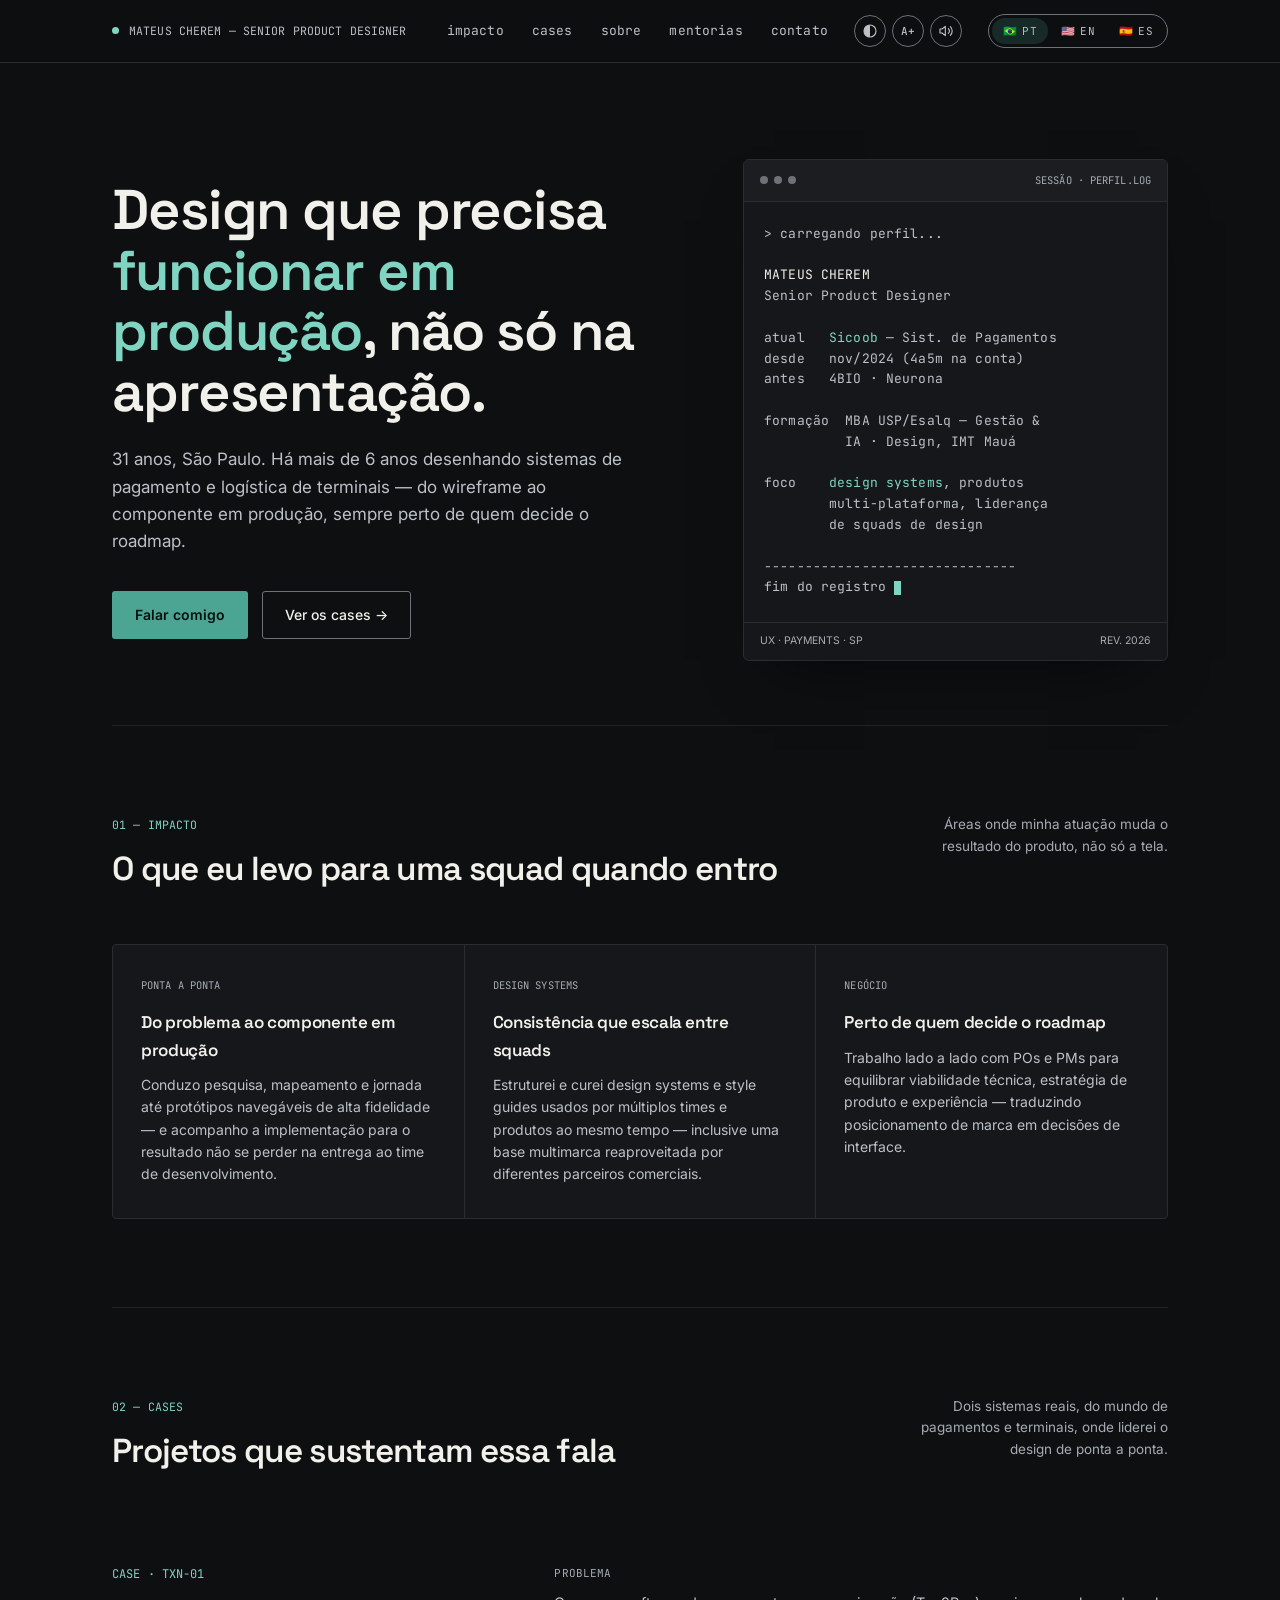
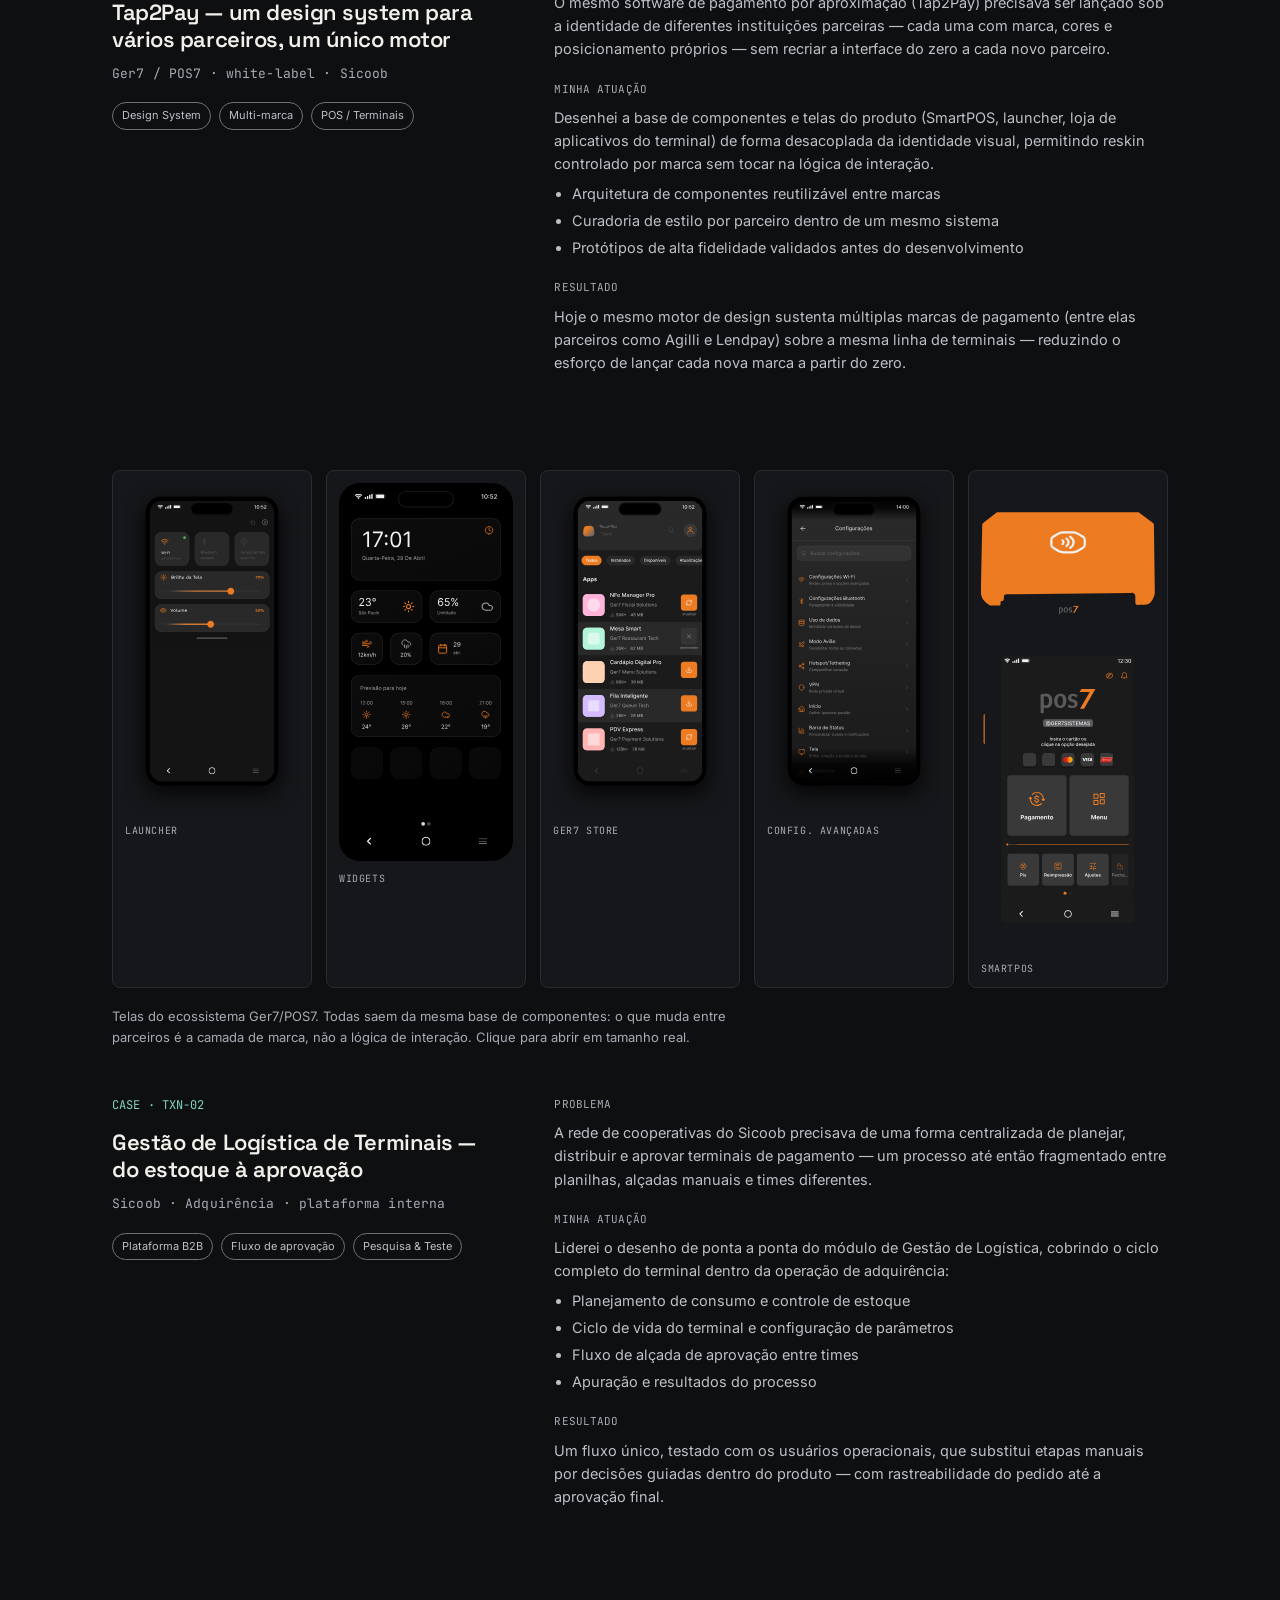
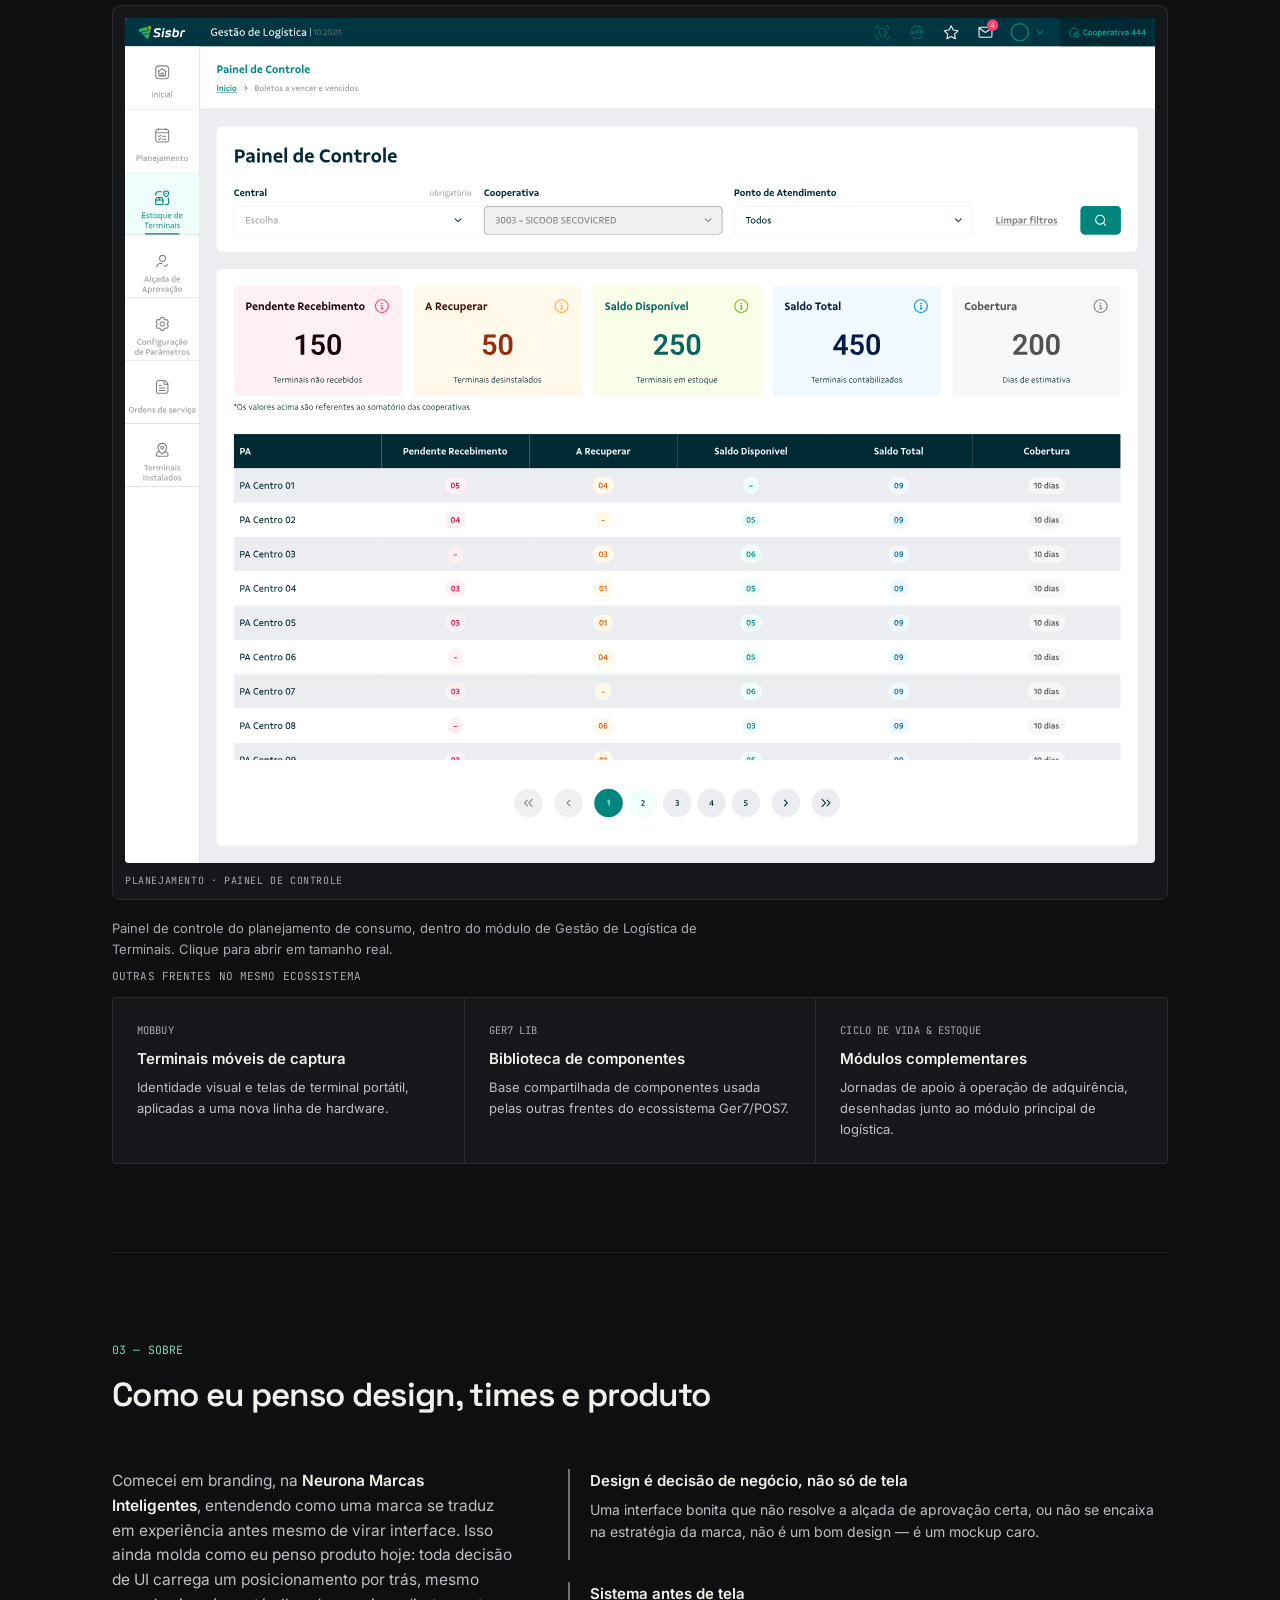
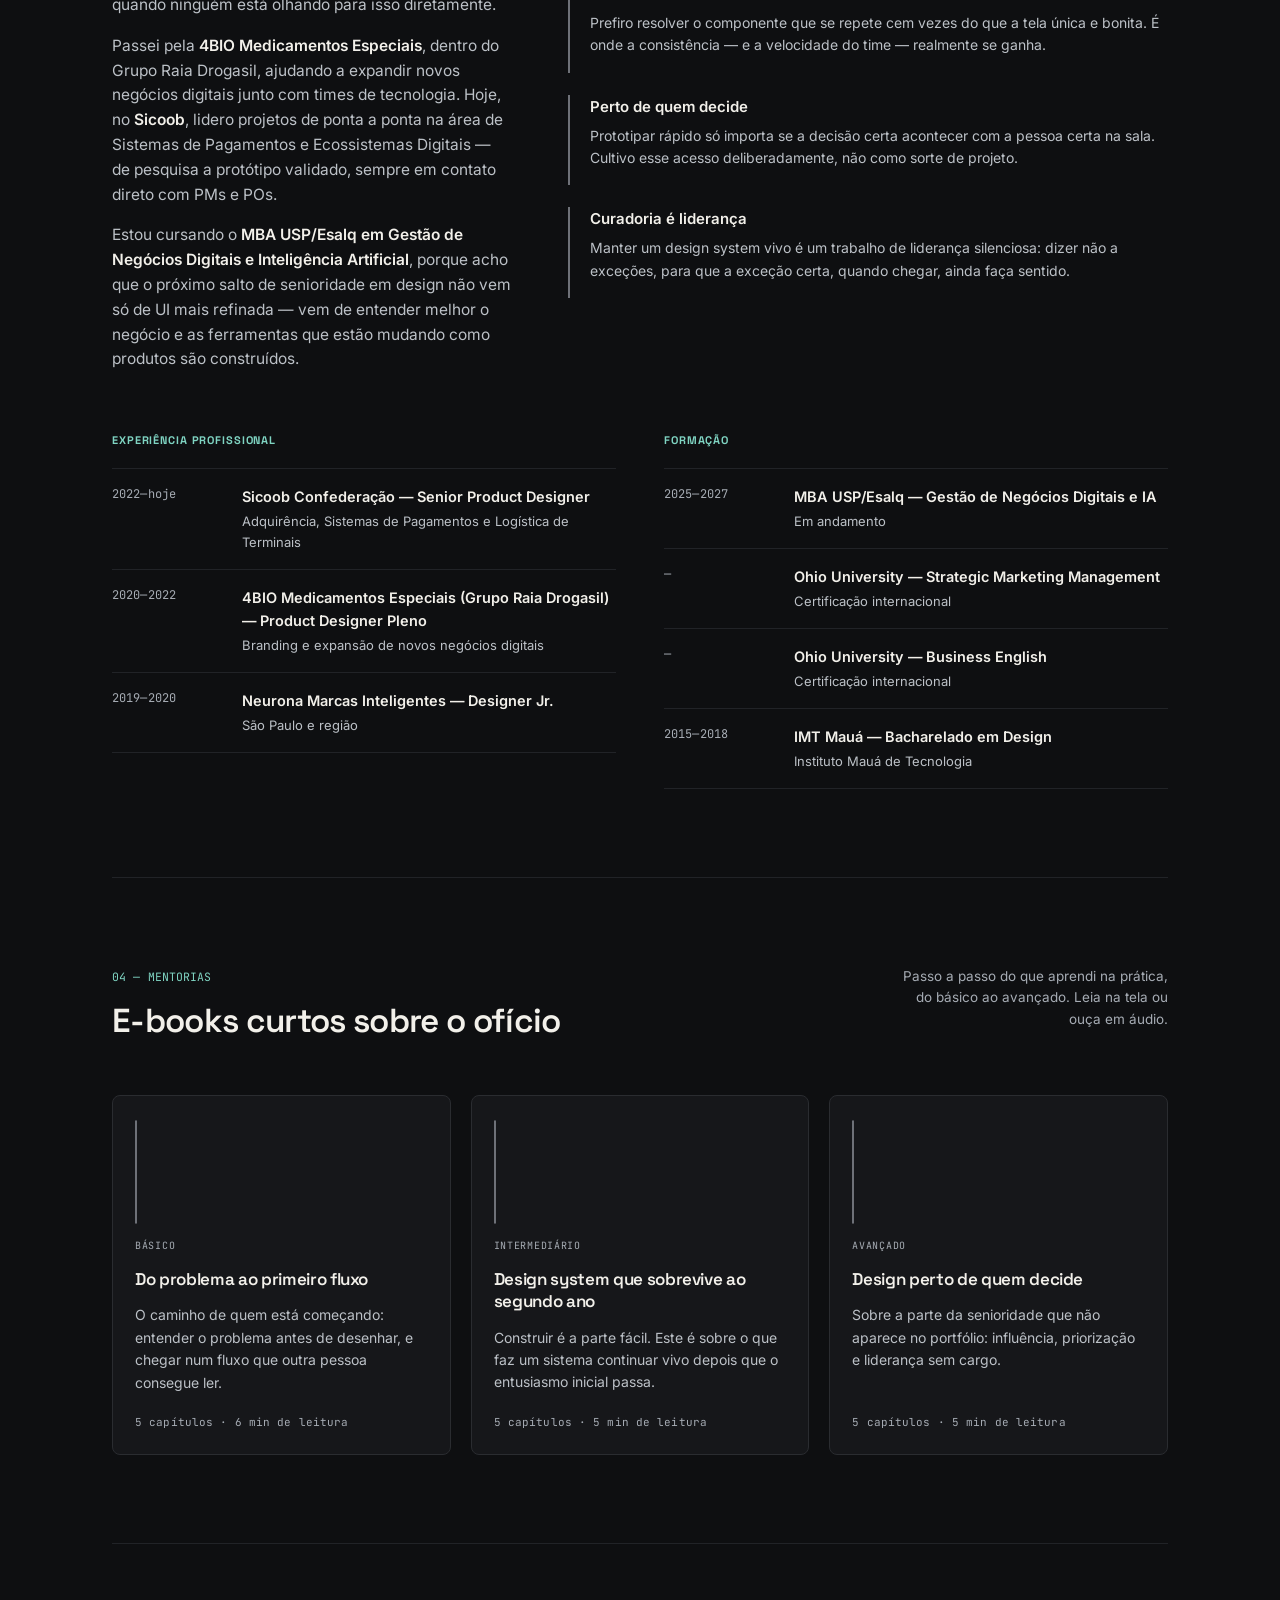
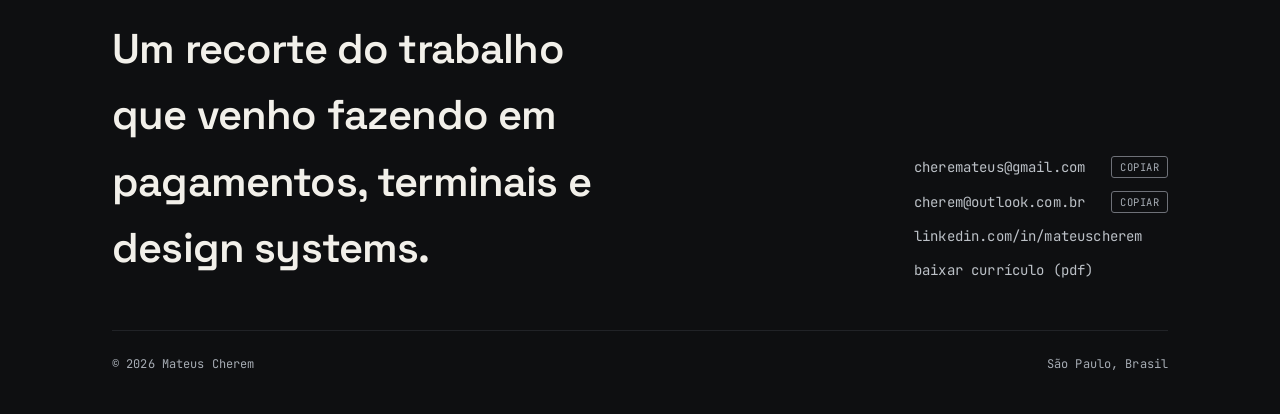
==== index.html @ f52c52ab "Add files via upload" ====
<!DOCTYPE html>
<html lang="pt-BR">
<head>
<meta charset="UTF-8" />
<meta name="viewport" content="width=device-width, initial-scale=1.0" />
<title>Mateus Cherem — Senior Product Designer</title>
<link rel="preconnect" href="https://fonts.googleapis.com">
<link rel="preconnect" href="https://fonts.gstatic.com" crossorigin>
<link href="https://fonts.googleapis.com/css2?family=Space+Grotesk:wght@400;500;600;700&family=Inter:wght@400;500;600&family=JetBrains+Mono:wght@400;500&display=swap" rel="stylesheet">
<style>
  /* ============================================================
     PALETTE — every value below was measured against its own
     surface. Ratios are noted so future edits keep the floor.
     Body copy targets WCAG AAA (7:1); micro-labels never drop
     below AAA on the darkest card they sit on; control borders
     meet 1.4.11 Non-text Contrast (3:1).
     ============================================================ */
  :root{
    --bg: #0E0F11;
    --bg-raised: #16171A;
    --bg-card: #1B1D20;

    --line: #2A2C30;         /* decorative rules only — never a control edge */
    --line-soft: #212327;
    --line-strong: #6E7178;  /* 3.9:1 on --bg — borders of real controls */

    --text: #F2F0EA;         /* 16.8:1 on --bg */
    --text-dim: #BCC1C7;     /* 10.4:1 on --bg · 9.2:1 on --bg-card */
    --text-faint: #A6ACB4;   /*  8.4:1 on --bg · 7.4:1 on --bg-card */

    --accent: #4CA492;       /*  6.4:1 on --bg — surfaces + large text */
    --accent-bright: #7FD4C2;/* 11.1:1 on --bg — links, small accent text */
    --accent-dim: rgba(76,164,146,0.18);
    --accent-ink: #07100F;   /*  6.5:1 on --accent — text sitting on accent */

    --statusbar-bg: rgba(14,15,17,0.90);
    --radius: 3px;
    --font-scale: 1;
  }

  /* ---------- HIGH CONTRAST MODE ---------- */
  :root.high-contrast{
    --bg:#000000;
    --bg-raised:#000000;
    --bg-card:#000000;
    --line:#FFFFFF;
    --line-soft:#FFFFFF;
    --line-strong:#FFFFFF;
    --text:#FFFFFF;
    --text-dim:#FFFFFF;
    --text-faint:#FFFFFF;
    --accent:#FFD400;
    --accent-bright:#FFEA00;
    --accent-dim:rgba(255,212,0,0.28);
    --accent-ink:#000000;
    --statusbar-bg:#000000;
  }
  .high-contrast .statusbar{ backdrop-filter:none; border-bottom-width:2px; }
  .high-contrast .btn-primary{ color:#000000; font-weight:700; }
  .high-contrast a{ text-decoration:underline; text-underline-offset:3px; }
  .high-contrast .status-nav a, .high-contrast .footer-links a{ text-decoration:none; }
  .high-contrast .status-nav a:hover, .high-contrast .footer-links a:hover{ text-decoration:underline; }
  .high-contrast .terminal, .high-contrast .h-card, .high-contrast .minor-card, .high-contrast .case-tags span{ border:1px solid #FFFFFF; }
  .high-contrast .status-dot{ background:#FFEA00; }
  .high-contrast .principle{ border-left-color:#FFFFFF; }
  .high-contrast ::selection{ background:#FFEA00; color:#000000; }
  .high-contrast .is-narrating{ outline:2px dashed #FFEA00; }

  /* Users who already asked their OS for more contrast get it on load. */
  @media (prefers-contrast: more){
    :root:not(.contrast-user-set){ --text-dim:#E4E6E9; --text-faint:#D2D6DA; --line-strong:#9AA0A6; }
  }

  *{ margin:0; padding:0; box-sizing:border-box; }
  html{ scroll-behavior:smooth; font-size:calc(100% * var(--font-scale)); }

  @media (prefers-reduced-motion: reduce){
    html{ scroll-behavior:auto; }
    *{ animation-duration:0.01ms !important; transition-duration:0.01ms !important; }
  }

  body{
    background:var(--bg);
    color:var(--text);
    font-family:'Inter', sans-serif;
    font-size:1rem;
    line-height:1.6;
    -webkit-font-smoothing:antialiased;
  }

  h1,h2,h3, .display{ font-family:'Space Grotesk', sans-serif; letter-spacing:-0.02em; }
  .mono{ font-family:'JetBrains Mono', monospace; letter-spacing:0.01em; }
  a{ color:inherit; text-decoration:none; }
  ::selection{ background:var(--accent); color:var(--accent-ink); }
  :focus-visible{ outline:3px solid var(--accent-bright); outline-offset:3px; border-radius:2px; }
  .high-contrast :focus-visible{ outline:3px solid #FFEA00; outline-offset:2px; }

  .wrap{ max-width:1120px; margin:0 auto; padding:0 32px; }
  @media (max-width:640px){ .wrap{ padding:0 20px; } }

  /* ---------- STATUS BAR ---------- */
  .statusbar{
    position:sticky; top:0; z-index:50;
    background:var(--statusbar-bg);
    backdrop-filter:blur(10px);
    border-bottom:1px solid var(--line);
  }
  .statusbar-inner{
    display:flex; align-items:center; justify-content:space-between;
    padding:14px 32px; max-width:1120px; margin:0 auto; gap:16px;
  }
  @media (max-width:640px){ .statusbar-inner{ padding:14px 20px; } }

  .status-left{ display:flex; align-items:center; gap:10px; min-width:0; }
  .status-dot{
    width:7px; height:7px; border-radius:50%;
    background:var(--accent-bright);
    animation:pulse 2.4s infinite; flex-shrink:0;
  }
  @keyframes pulse{
    0%{ box-shadow:0 0 0 0 rgba(111,199,180,0.45); }
    70%{ box-shadow:0 0 0 7px rgba(111,199,180,0); }
    100%{ box-shadow:0 0 0 0 rgba(111,199,180,0); }
  }
  .status-text{ font-size:0.7188rem; color:var(--text-dim); text-transform:uppercase; white-space:nowrap; overflow:hidden; text-overflow:ellipsis; }
  @media (max-width:560px){ .status-text{ font-size:0.625rem; max-width:150px; } }
  @media (max-width:400px){ .status-text{ display:none; } }

  .status-right{ display:flex; align-items:center; gap:26px; }
  .status-nav{ display:flex; gap:28px; }
  .status-nav a{ font-size:0.8125rem; color:var(--text-dim); transition:color .2s ease; }
  .status-nav a:hover{ color:var(--text); }
  @media (max-width:800px){ .status-nav{ display:none; } }

  .lang-switch{
    display:flex; align-items:center; gap:2px;
    border:1px solid var(--line-strong); border-radius:20px;
    padding:3px;
  }
  .lang-btn{
    font-family:'JetBrains Mono', monospace;
    font-size:0.6875rem; letter-spacing:0.03em;
    padding:6px 11px; border-radius:16px;
    color:var(--text-dim);
    background:transparent; border:none; cursor:pointer;
    transition:background .2s ease, color .2s ease;
    display:flex; align-items:center; gap:5px;
  }
  .lang-btn:hover{ color:var(--text); }
  .lang-btn.active{ background:var(--accent-dim); color:var(--accent-bright); }

  .skip-link{
    position:absolute; left:12px; top:-60px;
    background:var(--accent-bright); color:var(--accent-ink);
    padding:12px 18px; border-radius:4px;
    font-size:0.8125rem; font-weight:600;
    z-index:200; transition:top .2s ease;
  }
  .skip-link:focus{ top:12px; }

  .a11y-toolbar{ display:flex; align-items:center; gap:6px; }
  .a11y-btn{
    display:flex; align-items:center; justify-content:center;
    width:32px; height:32px;
    border:1px solid var(--line-strong); border-radius:50%;
    background:transparent; color:var(--text-dim);
    cursor:pointer; font-size:0.8125rem; line-height:1;
    transition:background .2s ease, color .2s ease, border-color .2s ease;
    flex-shrink:0;
  }
  .a11y-btn:hover{ color:var(--text); border-color:var(--text-dim); }
  .a11y-btn[aria-pressed="true"]{ background:var(--accent-dim); color:var(--accent-bright); border-color:var(--accent); }
  .a11y-btn.speaking{ animation:speak-pulse 1.2s ease-in-out infinite; }
  @keyframes speak-pulse{
    0%, 100%{ box-shadow:0 0 0 0 var(--accent-dim); }
    50%{ box-shadow:0 0 0 5px var(--accent-dim); }
  }
  .a11y-btn svg{ width:16px; height:16px; fill:none; stroke:currentColor; stroke-width:1.7; stroke-linecap:round; stroke-linejoin:round; }
  .a11y-btn .glyph{ font-family:'JetBrains Mono', monospace; font-size:0.6875rem; font-weight:500; }

  /* Narration controls appear only while speech is active */
  .narrate-group{ display:flex; align-items:center; gap:6px; }
  .a11y-btn[hidden]{ display:none; }

  /* Section currently being read aloud */
  .is-narrating{
    outline:2px solid var(--accent-bright);
    outline-offset:8px;
    border-radius:4px;
    scroll-margin-top:96px;
  }

  /* ---------- MOBILE NAV (replaces the nav that used to just vanish) ---------- */
  .menu-btn{ display:none; }
  @media (max-width:800px){
    .menu-btn{
      display:flex; align-items:center; justify-content:center;
      width:32px; height:32px; border:1px solid var(--line-strong); border-radius:50%;
      background:transparent; color:var(--text-dim); cursor:pointer; flex-shrink:0;
    }
    .menu-btn[aria-expanded="true"]{ background:var(--accent-dim); color:var(--accent-bright); border-color:var(--accent); }
    .menu-btn svg{ width:16px; height:16px; fill:none; stroke:currentColor; stroke-width:1.8; stroke-linecap:round; }
  }
  .mobile-nav{
    display:none;
    border-top:1px solid var(--line);
    background:var(--bg-raised);
  }
  .mobile-nav.open{ display:block; }
  @media (min-width:801px){ .mobile-nav.open{ display:none; } }
  .mobile-nav ul{ list-style:none; max-width:1120px; margin:0 auto; padding:8px 20px 16px; }
  .mobile-nav a{
    display:block; padding:12px 4px; font-size:0.9375rem; color:var(--text-dim);
    border-bottom:1px solid var(--line-soft);
  }
  .mobile-nav a:hover, .mobile-nav a:focus-visible{ color:var(--accent-bright); }

  /* ---------- FOOTER CONTACT ROWS ---------- */
  .contact-row{ display:flex; align-items:center; gap:10px; }
  .copy-btn{
    border:1px solid var(--line-strong); background:transparent; color:var(--text-faint);
    border-radius:3px; font-size:0.6562rem; padding:3px 8px; cursor:pointer;
    font-family:'JetBrains Mono', monospace; text-transform:uppercase; letter-spacing:0.04em;
    transition:color .2s ease, border-color .2s ease;
    flex-shrink:0;
  }
  .copy-btn:hover{ color:var(--text); border-color:var(--text-dim); }
  .copy-btn.done{ color:var(--accent-bright); border-color:var(--accent); }

  /* ---------- SCREEN-READER UTILITIES ---------- */
  .sr-only{
    position:absolute; width:1px; height:1px; padding:0; margin:-1px;
    overflow:hidden; clip:rect(0 0 0 0); white-space:nowrap; border:0;
  }

  /* Without JS the reveal animation would leave the page blank — opt in instead. */
  html.js .reveal{ opacity:0; transform:translateY(18px); }

  /* ---------- HERO ---------- */
  .hero{ padding:96px 0 64px; display:grid; grid-template-columns:1.15fr 0.85fr; gap:56px; align-items:center; }
  @media (max-width:900px){ .hero{ grid-template-columns:1fr; padding:56px 0 48px; } }


  .hero h1{ font-size:clamp(2.1rem, 4.6vw, 3.5rem); font-weight:600; line-height:1.08; color:var(--text); max-width:640px; }
  .hero h1 .accent{ color:var(--accent-bright); }
  .hero p.lede{ margin-top:24px; font-size:1.0625rem; color:var(--text-dim); max-width:520px; }
  .hero-cta{ margin-top:36px; display:flex; gap:14px; flex-wrap:wrap; }

  .btn{ display:inline-flex; align-items:center; gap:8px; padding:12px 22px; font-size:0.875rem; font-weight:500; border-radius:var(--radius); transition:transform .18s ease, background .18s ease, border-color .18s ease; border:1px solid transparent; }
  .btn-primary{ background:var(--accent); color:var(--accent-ink); font-weight:600; }
  .btn-primary:hover{ background:var(--accent-bright); transform:translateY(-1px); }
  .btn-ghost{ border-color:var(--line-strong); color:var(--text); }
  .btn-ghost:hover{ border-color:var(--text-dim); transform:translateY(-1px); }

  .terminal{ background:var(--bg-raised); border:1px solid var(--line); border-radius:6px; overflow:hidden; box-shadow:0 30px 60px -30px rgba(0,0,0,0.6); }
  .terminal-head{ display:flex; align-items:center; justify-content:space-between; padding:12px 16px; border-bottom:1px solid var(--line); background:var(--bg-card); }
  .terminal-head .dots{ display:flex; gap:6px; }
  .terminal-head .dots span{ width:8px; height:8px; border-radius:50%; background:var(--line-strong); }
  .terminal-head .label{ font-size:0.6562rem; color:var(--text-faint); text-transform:uppercase; }
  .terminal-body{ padding:22px 20px 24px; font-size:0.8125rem; color:var(--text-dim); min-height:220px; }
  .terminal-body .line{ display:block; white-space:pre; }
  html.js .terminal-body .line{ opacity:0; }
  .terminal-body .hl{ color:var(--accent-bright); }
  .terminal-body .strong{ color:var(--text); }
  .cursor{ display:inline-block; width:7px; height:14px; background:var(--accent-bright); vertical-align:middle; animation:blink 1s step-end infinite; }
  @keyframes blink{ 50%{ opacity:0; } }
  .terminal-foot{ border-top:1px solid var(--line); padding:10px 16px; display:flex; justify-content:space-between; font-size:0.6562rem; color:var(--text-faint); text-transform:uppercase; }

  /* ---------- SECTION SHARED ---------- */
  section{ padding:88px 0; border-top:1px solid var(--line-soft); }
  section:first-of-type{ border-top:none; }
  .section-head{ display:flex; align-items:baseline; justify-content:space-between; gap:24px; margin-bottom:48px; flex-wrap:wrap; }
  .section-tag{ font-size:0.7188rem; color:var(--accent-bright); text-transform:uppercase; }
  .section-head h2{ font-size:clamp(1.5rem, 2.6vw, 2.1rem); font-weight:600; margin-top:8px; }
  .section-note{ font-size:0.8438rem; color:var(--text-faint); max-width:280px; text-align:right; }
  @media (max-width:640px){ .section-note{ text-align:left; } }

  .reveal{ transition:opacity .7s ease, transform .7s ease; }
  .reveal.in{ opacity:1 !important; transform:translateY(0) !important; }

  /* ---------- HIGHLIGHTS ---------- */
  .highlights{ display:grid; grid-template-columns:repeat(3, 1fr); gap:1px; background:var(--line); border:1px solid var(--line); border-radius:4px; overflow:hidden; }
  @media (max-width:800px){ .highlights{ grid-template-columns:1fr; } }
  .h-card{ background:var(--bg-raised); padding:32px 28px; }
  .h-card .tag{ font-size:0.6562rem; color:var(--text-faint); text-transform:uppercase; margin-bottom:16px; }
  .h-card h3{ font-size:1.0625rem; font-weight:600; margin-bottom:10px; }
  .h-card p{ font-size:0.875rem; color:var(--text-dim); }

  /* ---------- CASES ---------- */
  .case{ display:grid; grid-template-columns:0.9fr 1.4fr; gap:48px; padding:40px 0; }
  .case + .case{ border-top:1px solid var(--line-soft); }
  @media (max-width:860px){ .case{ grid-template-columns:1fr; gap:24px; } }
  .case-meta{ position:relative; }
  .case-id{ font-size:0.75rem; color:var(--accent-bright); margin-bottom:14px; display:block; }
  .case-meta h3{ font-size:1.375rem; font-weight:600; margin-bottom:10px; line-height:1.25; }
  .case-meta .sub{ font-size:0.8125rem; color:var(--text-faint); margin-bottom:18px; }
  .case-tags{ display:flex; flex-wrap:wrap; gap:8px; }
  .case-tags span{ font-size:0.6875rem; color:var(--text-dim); border:1px solid var(--line-strong); padding:4px 9px; border-radius:20px; }
  .case-block{ margin-bottom:20px; }
  .case-block .label{ font-size:0.6875rem; color:var(--text-faint); text-transform:uppercase; margin-bottom:8px; display:block; }
  .case-block p{ font-size:0.9062rem; color:var(--text-dim); }
  .case-block ul{ margin-top:6px; padding-left:18px; }
  .case-block li{ font-size:0.9062rem; color:var(--text-dim); margin-bottom:4px; }

  .minor-grid{ display:grid; grid-template-columns:repeat(3,1fr); gap:1px; background:var(--line); border:1px solid var(--line); border-radius:4px; overflow:hidden; margin-top:8px; }
  @media (max-width:800px){ .minor-grid{ grid-template-columns:1fr; } }
  .minor-card{ background:var(--bg-raised); padding:24px; }
  .minor-card .k{ font-size:0.6562rem; color:var(--text-faint); text-transform:uppercase; margin-bottom:8px; }
  .minor-card h4{ font-size:0.9375rem; font-weight:600; margin-bottom:6px; }
  .minor-card p{ font-size:0.8125rem; color:var(--text-dim); }
  .minor-label{ font-size:0.6875rem; color:var(--text-faint); text-transform:uppercase; display:block; margin-bottom:12px; }

  /* ---------- ABOUT / PHILOSOPHY ---------- */
  .about-grid{ display:grid; grid-template-columns:0.8fr 1.2fr; gap:56px; }
  @media (max-width:860px){ .about-grid{ grid-template-columns:1fr; gap:32px; } }
  .about-grid p{ font-size:0.9688rem; color:var(--text-dim); margin-bottom:16px; }
  .about-grid p strong{ color:var(--text); font-weight:600; }
  .principles{ display:flex; flex-direction:column; gap:22px; }
  .principle{ padding-left:20px; border-left:2px solid var(--line-strong); transition:border-color .25s ease; }
  .principle:hover{ border-color:var(--accent); }
  .principle h4{ font-size:0.9375rem; font-weight:600; margin-bottom:6px; }
  .principle p{ font-size:0.875rem; color:var(--text-dim); }

  .timeline{ margin-top:40px; }
  .track .timeline{ margin-top:0; }
  .tl-row{ display:grid; grid-template-columns:110px 1fr; gap:20px; padding:16px 0; border-top:1px solid var(--line-soft); }
  .tl-row:last-child{ border-bottom:1px solid var(--line-soft); }
  .tl-when{ font-size:0.75rem; color:var(--text-faint); }
  .tl-what h4{ font-size:0.9062rem; font-weight:600; }
  .tl-what p{ font-size:0.8125rem; color:var(--text-dim); margin-top:3px; }



  /* ---------- PROJECT SCREENS ---------- */
  .shots{ margin:36px 0 8px; }
  .shots-grid{ display:grid; grid-template-columns:repeat(5, 1fr); gap:14px; }
  @media (max-width:980px){ .shots-grid{ grid-template-columns:repeat(3, 1fr); } }
  @media (max-width:560px){ .shots-grid{ grid-template-columns:repeat(2, 1fr); } }
  .shots-grid.single{ grid-template-columns:1fr; }

  .shot{
    display:block; background:var(--bg-raised);
    border:1px solid var(--line); border-radius:8px;
    padding:12px 12px 10px;
    transition:border-color .2s ease, transform .2s ease;
  }
  .shot:hover, .shot:focus-visible{ border-color:var(--accent); transform:translateY(-2px); }
  .shot img{ width:100%; height:auto; display:block; border-radius:4px; }
  .shot-name{
    display:block; margin-top:10px;
    font-size:0.625rem; color:var(--text-faint);
    text-transform:uppercase; letter-spacing:0.06em;
  }
  .shots figcaption{ font-size:0.8125rem; color:var(--text-faint); margin-top:18px; max-width:640px; }
  .high-contrast .shot{ border:1px solid #FFFFFF; }

  /* ---------- ABOUT: SPLIT TRACKS ---------- */
  .tracks{ display:grid; grid-template-columns:1fr 1fr; gap:48px; margin-top:44px; }
  @media (max-width:860px){ .tracks{ grid-template-columns:1fr; gap:36px; } }
  .track h3{
    font-size:0.6875rem; color:var(--accent-bright);
    text-transform:uppercase; letter-spacing:0.08em; margin-bottom:18px;
  }

  /* ---------- MENTORIAS ---------- */
  .books{ display:grid; grid-template-columns:repeat(3, 1fr); gap:20px; }
  @media (max-width:900px){ .books{ grid-template-columns:1fr; } }

  .book-card{
    display:flex; flex-direction:column; gap:14px; text-align:left;
    background:var(--bg-raised); border:1px solid var(--line);
    border-radius:8px; padding:24px 22px 22px;
    color:inherit; font:inherit; cursor:pointer;
    transition:border-color .2s ease, transform .2s ease;
  }
  .book-card:hover, .book-card:focus-visible{ border-color:var(--accent); transform:translateY(-2px); }
  .high-contrast .book-card{ border:1px solid #FFFFFF; }

  .book-cover{
    height:104px; border-radius:5px; position:relative; overflow:hidden;
    border:1px solid var(--line-strong);
    background:
      repeating-linear-gradient(90deg, var(--accent-dim) 0 2px, transparent 2px 9px),
      var(--bg-card);
  }
  .book-cover span{
    position:absolute; left:16px; bottom:12px;
    font-family:'JetBrains Mono', monospace; font-size:0.625rem;
    color:var(--accent-bright); letter-spacing:0.08em; text-transform:uppercase;
  }
  .book-cover::after{
    content:""; position:absolute; left:0; top:0; bottom:0; width:5px;
    background:var(--accent);
  }
  .book-level{ font-size:0.625rem; text-transform:uppercase; letter-spacing:0.07em; color:var(--text-faint); }
  .book-card h3{ font-size:1.0625rem; font-weight:600; line-height:1.3; }
  .book-card p{ font-size:0.875rem; color:var(--text-dim); }
  .book-meta{ font-size:0.6875rem; color:var(--text-faint); margin-top:auto; padding-top:6px; }

  /* ---------- READER ---------- */
  .reader-overlay{
    position:fixed; inset:0; z-index:100;
    background:rgba(6,7,8,0.86);
    display:none; align-items:center; justify-content:center;
    padding:24px;
  }
  .reader-overlay.open{ display:flex; }
  @media (max-width:640px){ .reader-overlay{ padding:0; } }

  .reader{
    background:var(--bg); border:1px solid var(--line-strong);
    border-radius:8px; width:min(1000px, 100%); max-height:100%;
    display:grid; grid-template-rows:auto 1fr auto; overflow:hidden;
  }
  @media (max-width:640px){ .reader{ border-radius:0; height:100%; } }

  .reader-head{
    display:flex; align-items:flex-start; justify-content:space-between; gap:16px;
    padding:20px 24px; border-bottom:1px solid var(--line);
  }
  .reader-head .lvl{ font-size:0.625rem; text-transform:uppercase; letter-spacing:0.07em; color:var(--accent-bright); }
  .reader-head h2{ font-size:1.125rem; font-weight:600; margin-top:4px; }
  .reader-close{
    width:34px; height:34px; flex-shrink:0;
    border:1px solid var(--line-strong); border-radius:50%;
    background:transparent; color:var(--text-dim); cursor:pointer;
    display:flex; align-items:center; justify-content:center;
  }
  .reader-close:hover{ color:var(--text); border-color:var(--text-dim); }
  .reader-close svg{ width:15px; height:15px; stroke:currentColor; stroke-width:1.8; fill:none; stroke-linecap:round; }

  .reader-body{ display:grid; grid-template-columns:230px 1fr; min-height:0; }
  @media (max-width:760px){ .reader-body{ grid-template-columns:1fr; } }

  .reader-toc{ border-right:1px solid var(--line); padding:18px 14px; overflow-y:auto; }
  @media (max-width:760px){
    .reader-toc{ border-right:none; border-bottom:1px solid var(--line); max-height:132px; }
  }
  .reader-toc ol{ list-style:none; counter-reset:ch; }
  .reader-toc button{
    counter-increment:ch;
    display:flex; gap:10px; width:100%; text-align:left;
    background:transparent; border:none; cursor:pointer;
    color:var(--text-dim); font:inherit; font-size:0.8125rem;
    padding:9px 10px; border-radius:4px; line-height:1.35;
  }
  .reader-toc button::before{
    content:counter(ch, decimal-leading-zero);
    font-family:'JetBrains Mono', monospace; font-size:0.625rem;
    color:var(--text-faint); padding-top:3px;
  }
  .reader-toc button:hover{ color:var(--text); background:var(--bg-raised); }
  .reader-toc button[aria-current="true"]{ background:var(--accent-dim); color:var(--accent-bright); }
  .reader-toc button[aria-current="true"]::before{ color:var(--accent-bright); }

  .reader-content{ padding:32px 40px 40px; overflow-y:auto; }
  @media (max-width:640px){ .reader-content{ padding:24px 20px 32px; } }
  .reader-content h3{ font-size:1.375rem; font-weight:600; margin-bottom:20px; line-height:1.25; }
  .reader-content p{ font-size:1rem; color:var(--text-dim); margin-bottom:18px; max-width:62ch; }
  .reader-content p.reading{
    color:var(--text);
    box-shadow:-14px 0 0 -11px var(--accent-bright);
    padding-left:14px; margin-left:-14px;
    scroll-margin:80px;
  }
  .reader-note{
    font-size:0.8125rem; color:var(--text-faint);
    border-left:2px solid var(--line-strong); padding-left:14px; margin-bottom:24px;
  }

  .reader-foot{
    display:flex; align-items:center; justify-content:space-between; gap:14px;
    padding:14px 24px; border-top:1px solid var(--line); flex-wrap:wrap;
  }
  .reader-progress{ font-size:0.6875rem; color:var(--text-faint); font-family:'JetBrains Mono', monospace; }
  .reader-actions{ display:flex; align-items:center; gap:8px; }
  .reader-btn{
    display:inline-flex; align-items:center; gap:7px;
    border:1px solid var(--line-strong); background:transparent;
    color:var(--text-dim); border-radius:3px; cursor:pointer;
    font:inherit; font-size:0.8125rem; padding:7px 13px;
    transition:color .2s ease, border-color .2s ease;
  }
  .reader-btn:hover:not(:disabled){ color:var(--text); border-color:var(--text-dim); }
  .reader-btn:disabled{ opacity:0.4; cursor:not-allowed; }
  .reader-btn svg{ width:14px; height:14px; fill:none; stroke:currentColor; stroke-width:1.7; stroke-linecap:round; stroke-linejoin:round; }
  .reader-btn.audio[aria-pressed="true"]{ color:var(--accent-bright); border-color:var(--accent); background:var(--accent-dim); }
  .high-contrast .reader{ border:2px solid #FFFFFF; }

  /* ---------- FOOTER ---------- */
  footer{ padding:72px 0 40px; border-top:1px solid var(--line-soft); }
  .footer-top{ display:flex; justify-content:space-between; align-items:flex-end; flex-wrap:wrap; gap:32px; margin-bottom:48px; }
  .footer-top h2{ font-size:clamp(1.7rem, 4vw, 2.6rem); font-weight:600; max-width:520px; }
  .footer-links{ display:flex; flex-direction:column; gap:12px; }
  .footer-links a{ font-size:0.875rem; color:var(--text-dim); display:flex; align-items:center; gap:8px; transition:color .2s ease; }
  .footer-links a:hover{ color:var(--accent-bright); }
  .footer-links a::after{ content:"→"; opacity:0; transform:translateX(-4px); transition:opacity .2s ease, transform .2s ease; }
  .footer-links a:hover::after{ opacity:1; transform:translateX(0); }
  .footer-bottom{ display:flex; justify-content:space-between; align-items:center; padding-top:24px; border-top:1px solid var(--line-soft); font-size:0.75rem; color:var(--text-faint); flex-wrap:wrap; gap:12px; }
</style>
<script>document.documentElement.classList.add('js');</script>
</head>
<body>

<a href="#main-content" class="skip-link mono" data-i18n="a11ySkipLink">Pular para o conteúdo principal</a>

<!-- Live region: every state change (contraste, narração, idioma) is announced here -->
<div id="a11y-status" class="sr-only" role="status" aria-live="polite" aria-atomic="true"></div>

<header class="statusbar">
  <div class="statusbar-inner">
    <div class="status-left">
      <span class="status-dot" aria-hidden="true"></span>
      <span class="status-text mono" data-i18n="wordmark">Mateus Cherem — Senior Product Designer</span>
    </div>
    <div class="status-right">
      <nav class="status-nav mono" id="main-nav" aria-label="Navegação principal">
        <a href="#highlights" data-i18n="navImpact">impacto</a>
        <a href="#cases" data-i18n="navCases">cases</a>
        <a href="#about" data-i18n="navAbout">sobre</a>
        <a href="#mentorias" data-i18n="navMentorias">mentorias</a>
        <a href="#contact" data-i18n="navContact">contato</a>
      </nav>

      <div class="a11y-toolbar" role="group" id="a11y-toolbar" aria-label="Ferramentas de acessibilidade">
        <button type="button" id="contrast-btn" class="a11y-btn" aria-pressed="false" aria-label="Ativar alto contraste" title="Alto contraste">
          <svg viewBox="0 0 24 24" aria-hidden="true" focusable="false"><circle cx="12" cy="12" r="9"/><path d="M12 3a9 9 0 0 0 0 18z" fill="currentColor" stroke="none"/></svg>
        </button>
        <button type="button" id="textsize-btn" class="a11y-btn" aria-pressed="false" aria-label="Aumentar o tamanho do texto" title="Tamanho do texto">
          <span class="glyph" aria-hidden="true">A+</span>
        </button>
        <div class="narrate-group">
          <button type="button" id="narrate-btn" class="a11y-btn" aria-pressed="false" aria-label="Ouvir o conteúdo da página" title="Ouvir página">
            <svg viewBox="0 0 24 24" aria-hidden="true" focusable="false"><path d="M11 5 6 9H3v6h3l5 4z"/><path d="M15.5 8.5a5 5 0 0 1 0 7"/><path d="M18.5 5.5a9 9 0 0 1 0 13"/></svg>
          </button>
          <button type="button" id="narrate-stop-btn" class="a11y-btn" hidden aria-label="Parar narração" title="Parar narração">
            <svg viewBox="0 0 24 24" aria-hidden="true" focusable="false"><rect x="6" y="6" width="12" height="12" rx="1.5"/></svg>
          </button>
        </div>
      </div>

      <div class="lang-switch" role="group" aria-label="Seletor de idioma">
        <button type="button" class="lang-btn" data-lang="pt" aria-pressed="true" aria-label="Mudar para Português"><span aria-hidden="true">🇧🇷</span> PT</button>
        <button type="button" class="lang-btn" data-lang="en" aria-pressed="false" aria-label="Switch to English"><span aria-hidden="true">🇺🇸</span> EN</button>
        <button type="button" class="lang-btn" data-lang="es" aria-pressed="false" aria-label="Cambiar a Español"><span aria-hidden="true">🇪🇸</span> ES</button>
      </div>

      <button type="button" class="menu-btn" id="menu-btn" aria-expanded="false" aria-controls="mobile-nav" aria-label="Abrir menu de navegação">
        <svg viewBox="0 0 24 24" aria-hidden="true" focusable="false"><path d="M4 7h16M4 12h16M4 17h16"/></svg>
      </button>
    </div>
  </div>

  <nav class="mobile-nav" id="mobile-nav" aria-label="Navegação principal (mobile)">
    <ul>
      <li><a href="#highlights" data-i18n="navImpact">impacto</a></li>
      <li><a href="#cases" data-i18n="navCases">cases</a></li>
      <li><a href="#about" data-i18n="navAbout">sobre</a></li>
      <li><a href="#mentorias" data-i18n="navMentorias">mentorias</a></li>
      <li><a href="#contact" data-i18n="navContact">contato</a></li>
    </ul>
  </nav>
</header>

<main class="wrap" id="main-content" tabindex="-1">

  <!-- HERO -->
  <section class="hero" style="border-top:none;" aria-label="Introdução">
    <div>
      <h1 data-i18n="heroH1">Design que precisa <span class="accent">funcionar em produção</span>, não só na apresentação.</h1>
      <p class="lede" data-i18n="heroLede">31 anos, São Paulo. Há mais de 6 anos desenhando sistemas de pagamento e logística de terminais — do wireframe ao componente em produção, sempre perto de quem decide o roadmap.</p>
      <div class="hero-cta">
        <a href="#contact" class="btn btn-primary" data-i18n="ctaPrimary">Falar comigo</a>
        <a href="#cases" class="btn btn-ghost" data-i18n="ctaSecondary">Ver os cases →</a>
      </div>
    </div>

    <div class="terminal">
      <div class="terminal-head">
        <div class="dots"><span></span><span></span><span></span></div>
        <div class="label mono" data-i18n="terminalLabel">sessão · perfil.log</div>
      </div>
      <div class="terminal-body mono" id="receipt">
        <span class="line" data-i18n="tLine0">&gt; carregando perfil...</span>
        <span class="line">&nbsp;</span>
        <span class="line"><span class="strong">MATEUS CHEREM</span></span>
        <span class="line">Senior Product Designer</span>
        <span class="line">&nbsp;</span>
        <span class="line" data-i18n="tLine5">atual   <span class="hl">Sicoob</span> — Sist. de Pagamentos</span>
        <span class="line" data-i18n="tLine6">desde   nov/2024 (4a5m na conta)</span>
        <span class="line">antes   4BIO · Neurona</span>
        <span class="line">&nbsp;</span>
        <span class="line" data-i18n="tLine9">formação  MBA USP/Esalq — Gestão &amp;</span>
        <span class="line" data-i18n="tLine10">          IA · Design, IMT Mauá</span>
        <span class="line">&nbsp;</span>
        <span class="line" data-i18n="tLine12">foco    <span class="hl">design systems</span>, produtos</span>
        <span class="line" data-i18n="tLine13">        multi-plataforma, liderança</span>
        <span class="line" data-i18n="tLine14">        de squads de design</span>
        <span class="line">&nbsp;</span>
        <span class="line">-------------------------------</span>
        <span class="line" data-i18n="tLine17">fim do registro <span class="cursor"></span></span>
      </div>
      <div class="terminal-foot">
        <span>ux · payments · sp</span>
        <span>rev. 2026</span>
      </div>
    </div>
  </section>

  <!-- HIGHLIGHTS -->
  <section id="highlights" aria-labelledby="highlights-heading">
    <div class="section-head reveal">
      <div>
        <div class="section-tag mono">01 — <span data-i18n="sectionTagImpact">impacto</span></div>
        <h2 id="highlights-heading" data-i18n="highlightsHeading">O que eu levo para uma squad quando entro</h2>
      </div>
      <p class="section-note" data-i18n="highlightsNote">Áreas onde minha atuação muda o resultado do produto, não só a tela.</p>
    </div>

    <div class="highlights reveal">
      <div class="h-card">
        <div class="tag mono" data-i18n="h1Tag">ponta a ponta</div>
        <h3 data-i18n="h1Title">Do problema ao componente em produção</h3>
        <p data-i18n="h1Text">Conduzo pesquisa, mapeamento e jornada até protótipos navegáveis de alta fidelidade — e acompanho a implementação para o resultado não se perder na entrega ao time de desenvolvimento.</p>
      </div>
      <div class="h-card">
        <div class="tag mono" data-i18n="h2Tag">design systems</div>
        <h3 data-i18n="h2Title">Consistência que escala entre squads</h3>
        <p data-i18n="h2Text">Estruturei e curei design systems e style guides usados por múltiplos times e produtos ao mesmo tempo — inclusive uma base multimarca reaproveitada por diferentes parceiros comerciais.</p>
      </div>
      <div class="h-card">
        <div class="tag mono" data-i18n="h3Tag">negócio</div>
        <h3 data-i18n="h3Title">Perto de quem decide o roadmap</h3>
        <p data-i18n="h3Text">Trabalho lado a lado com POs e PMs para equilibrar viabilidade técnica, estratégia de produto e experiência — traduzindo posicionamento de marca em decisões de interface.</p>
      </div>
    </div>
  </section>

  <!-- CASES -->
  <section id="cases" aria-labelledby="cases-heading">
    <div class="section-head reveal">
      <div>
        <div class="section-tag mono">02 — <span data-i18n="sectionTagCases">cases</span></div>
        <h2 id="cases-heading" data-i18n="casesHeading">Projetos que sustentam essa fala</h2>
      </div>
      <p class="section-note" data-i18n="casesNote">Dois sistemas reais, do mundo de pagamentos e terminais, onde liderei o design de ponta a ponta.</p>
    </div>

    <div class="case reveal">
      <div class="case-meta">
        <span class="case-id mono" data-i18n="case1Id">CASE · TXN-01</span>
        <h3 data-i18n="case1Title">Tap2Pay — um design system para vários parceiros, um único motor</h3>
        <div class="sub mono" data-i18n="case1Sub">Ger7 / POS7 · white-label · Sicoob</div>
        <div class="case-tags">
          <span data-i18n="case1Tag1">Design System</span>
          <span data-i18n="case1Tag2">Multi-marca</span>
          <span data-i18n="case1Tag3">POS / Terminais</span>
        </div>
      </div>
      <div>
        <div class="case-block">
          <span class="label mono" data-i18n="labelProblem">Problema</span>
          <p data-i18n="case1ProblemText">O mesmo software de pagamento por aproximação (Tap2Pay) precisava ser lançado sob a identidade de diferentes instituições parceiras — cada uma com marca, cores e posicionamento próprios — sem recriar a interface do zero a cada novo parceiro.</p>
        </div>
        <div class="case-block">
          <span class="label mono" data-i18n="labelAction">Minha atuação</span>
          <p data-i18n="case1ActionText">Desenhei a base de componentes e telas do produto (SmartPOS, launcher, loja de aplicativos do terminal) de forma desacoplada da identidade visual, permitindo reskin controlado por marca sem tocar na lógica de interação.</p>
          <ul>
            <li data-i18n="case1Li1">Arquitetura de componentes reutilizável entre marcas</li>
            <li data-i18n="case1Li2">Curadoria de estilo por parceiro dentro de um mesmo sistema</li>
            <li data-i18n="case1Li3">Protótipos de alta fidelidade validados antes do desenvolvimento</li>
          </ul>
        </div>
        <div class="case-block">
          <span class="label mono" data-i18n="labelResult">Resultado</span>
          <p data-i18n="case1ResultText">Hoje o mesmo motor de design sustenta múltiplas marcas de pagamento (entre elas parceiros como Agilli e Lendpay) sobre a mesma linha de terminais — reduzindo o esforço de lançar cada nova marca a partir do zero.</p>
        </div>
      </div>
    </div>

    <figure class="shots reveal">
      <div class="shots-grid">
        <a class="shot" href="assets/launcher.svg" target="_blank" rel="noopener">
          <img src="assets/launcher.svg" alt="" data-i18n-alt="shot1Alt" loading="lazy" width="513" height="972">
          <span class="shot-name mono" data-i18n="shot1Name">Launcher</span>
        </a>
        <a class="shot" href="assets/widgets.svg" target="_blank" rel="noopener">
          <img src="assets/widgets.svg" alt="" data-i18n-alt="shot2Alt" loading="lazy" width="393" height="852">
          <span class="shot-name mono" data-i18n="shot2Name">Widgets</span>
        </a>
        <a class="shot" href="assets/ger7store.svg" target="_blank" rel="noopener">
          <img src="assets/ger7store.svg" alt="" data-i18n-alt="shot3Alt" loading="lazy" width="513" height="972">
          <span class="shot-name mono" data-i18n="shot3Name">Ger7 Store</span>
        </a>
        <a class="shot" href="assets/launcher-config.svg" target="_blank" rel="noopener">
          <img src="assets/launcher-config.svg" alt="" data-i18n-alt="shot4Alt" loading="lazy" width="513" height="972">
          <span class="shot-name mono" data-i18n="shot4Name">Config. avançadas</span>
        </a>
        <a class="shot" href="assets/smartpos.svg" target="_blank" rel="noopener">
          <img src="assets/smartpos.svg" alt="" data-i18n-alt="shot5Alt" loading="lazy" width="470" height="1263">
          <span class="shot-name mono" data-i18n="shot5Name">SmartPOS</span>
        </a>
      </div>
      <figcaption data-i18n="shotsCaption1">Telas do ecossistema Ger7/POS7. Todas saem da mesma base de componentes: o que muda entre parceiros é a camada de marca, não a lógica de interação. Clique para abrir em tamanho real.</figcaption>
    </figure>


    <div class="case reveal">
      <div class="case-meta">
        <span class="case-id mono" data-i18n="case2Id">CASE · TXN-02</span>
        <h3 data-i18n="case2Title">Gestão de Logística de Terminais — do estoque à aprovação</h3>
        <div class="sub mono" data-i18n="case2Sub">Sicoob · Adquirência · plataforma interna</div>
        <div class="case-tags">
          <span data-i18n="case2Tag1">Plataforma B2B</span>
          <span data-i18n="case2Tag2">Fluxo de aprovação</span>
          <span data-i18n="case2Tag3">Pesquisa &amp; Teste</span>
        </div>
      </div>
      <div>
        <div class="case-block">
          <span class="label mono" data-i18n="labelProblem">Problema</span>
          <p data-i18n="case2ProblemText">A rede de cooperativas do Sicoob precisava de uma forma centralizada de planejar, distribuir e aprovar terminais de pagamento — um processo até então fragmentado entre planilhas, alçadas manuais e times diferentes.</p>
        </div>
        <div class="case-block">
          <span class="label mono" data-i18n="labelAction">Minha atuação</span>
          <p data-i18n="case2ActionText">Liderei o desenho de ponta a ponta do módulo de Gestão de Logística, cobrindo o ciclo completo do terminal dentro da operação de adquirência:</p>
          <ul>
            <li data-i18n="case2Li1">Planejamento de consumo e controle de estoque</li>
            <li data-i18n="case2Li2">Ciclo de vida do terminal e configuração de parâmetros</li>
            <li data-i18n="case2Li3">Fluxo de alçada de aprovação entre times</li>
            <li data-i18n="case2Li4">Apuração e resultados do processo</li>
          </ul>
        </div>
        <div class="case-block">
          <span class="label mono" data-i18n="labelResult">Resultado</span>
          <p data-i18n="case2ResultText">Um fluxo único, testado com os usuários operacionais, que substitui etapas manuais por decisões guiadas dentro do produto — com rastreabilidade do pedido até a aprovação final.</p>
        </div>
      </div>
    </div>

    <figure class="shots reveal">
      <div class="shots-grid single">
        <a class="shot" href="assets/logistica-painel.svg" target="_blank" rel="noopener">
          <img src="assets/logistica-painel.svg" alt="" data-i18n-alt="shot6Alt" loading="lazy" width="1440" height="1182">
          <span class="shot-name mono" data-i18n="shot6Name">Planejamento · painel de controle</span>
        </a>
      </div>
      <figcaption data-i18n="shotsCaption2">Painel de controle do planejamento de consumo, dentro do módulo de Gestão de Logística de Terminais. Clique para abrir em tamanho real.</figcaption>
    </figure>


    <div class="reveal" style="margin-top:8px;">
      <span class="minor-label mono" data-i18n="minorLabel">Outras frentes no mesmo ecossistema</span>
      <div class="minor-grid">
        <div class="minor-card">
          <div class="k mono" data-i18n="minor1K">Mobbuy</div>
          <h4 data-i18n="minor1H">Terminais móveis de captura</h4>
          <p data-i18n="minor1P">Identidade visual e telas de terminal portátil, aplicadas a uma nova linha de hardware.</p>
        </div>
        <div class="minor-card">
          <div class="k mono" data-i18n="minor2K">Ger7 Lib</div>
          <h4 data-i18n="minor2H">Biblioteca de componentes</h4>
          <p data-i18n="minor2P">Base compartilhada de componentes usada pelas outras frentes do ecossistema Ger7/POS7.</p>
        </div>
        <div class="minor-card">
          <div class="k mono" data-i18n="minor3K">Ciclo de Vida &amp; Estoque</div>
          <h4 data-i18n="minor3H">Módulos complementares</h4>
          <p data-i18n="minor3P">Jornadas de apoio à operação de adquirência, desenhadas junto ao módulo principal de logística.</p>
        </div>
      </div>
    </div>
  </section>

  <!-- ABOUT -->
  <section id="about" aria-labelledby="about-heading">
    <div class="section-head reveal">
      <div>
        <div class="section-tag mono">03 — <span data-i18n="sectionTagAbout">sobre</span></div>
        <h2 id="about-heading" data-i18n="aboutHeading">Como eu penso design, times e produto</h2>
      </div>
    </div>

    <div class="about-grid reveal">
      <div>
        <p data-i18n="aboutP1">Comecei em branding, na <strong>Neurona Marcas Inteligentes</strong>, entendendo como uma marca se traduz em experiência antes mesmo de virar interface. Isso ainda molda como eu penso produto hoje: toda decisão de UI carrega um posicionamento por trás, mesmo quando ninguém está olhando para isso diretamente.</p>
        <p data-i18n="aboutP2">Passei pela <strong>4BIO Medicamentos Especiais</strong>, dentro do Grupo Raia Drogasil, ajudando a expandir novos negócios digitais junto com times de tecnologia. Hoje, no <strong>Sicoob</strong>, lidero projetos de ponta a ponta na área de Sistemas de Pagamentos e Ecossistemas Digitais — de pesquisa a protótipo validado, sempre em contato direto com PMs e POs.</p>
        <p data-i18n="aboutP3">Estou cursando o <strong>MBA USP/Esalq em Gestão de Negócios Digitais e Inteligência Artificial</strong>, porque acho que o próximo salto de senioridade em design não vem só de UI mais refinada — vem de entender melhor o negócio e as ferramentas que estão mudando como produtos são construídos.</p>
      </div>

      <div class="principles">
        <div class="principle">
          <h4 data-i18n="principle1H">Design é decisão de negócio, não só de tela</h4>
          <p data-i18n="principle1P">Uma interface bonita que não resolve a alçada de aprovação certa, ou não se encaixa na estratégia da marca, não é um bom design — é um mockup caro.</p>
        </div>
        <div class="principle">
          <h4 data-i18n="principle2H">Sistema antes de tela</h4>
          <p data-i18n="principle2P">Prefiro resolver o componente que se repete cem vezes do que a tela única e bonita. É onde a consistência — e a velocidade do time — realmente se ganha.</p>
        </div>
        <div class="principle">
          <h4 data-i18n="principle3H">Perto de quem decide</h4>
          <p data-i18n="principle3P">Prototipar rápido só importa se a decisão certa acontecer com a pessoa certa na sala. Cultivo esse acesso deliberadamente, não como sorte de projeto.</p>
        </div>
        <div class="principle">
          <h4 data-i18n="principle4H">Curadoria é liderança</h4>
          <p data-i18n="principle4P">Manter um design system vivo é um trabalho de liderança silenciosa: dizer não a exceções, para que a exceção certa, quando chegar, ainda faça sentido.</p>
        </div>
      </div>
    </div>

    <div class="tracks reveal">
      <div class="track">
        <h3 data-i18n="trackExperience">Experiência profissional</h3>
        <div class="timeline">
          <div class="tl-row">
            <div class="tl-when mono">2022—hoje</div>
            <div class="tl-what">
              <h4 data-i18n="tl2H">Sicoob Confederação — Senior Product Designer</h4>
              <p data-i18n="tl2P">Adquirência, Sistemas de Pagamentos e Logística de Terminais</p>
            </div>
          </div>
          <div class="tl-row">
            <div class="tl-when mono">2020—2022</div>
            <div class="tl-what">
              <h4 data-i18n="tl3H">4BIO Medicamentos Especiais (Grupo Raia Drogasil) — Product Designer Pleno</h4>
              <p data-i18n="tl3P">Branding e expansão de novos negócios digitais</p>
            </div>
          </div>
          <div class="tl-row">
            <div class="tl-when mono">2019—2020</div>
            <div class="tl-what">
              <h4 data-i18n="tl4H">Neurona Marcas Inteligentes — Designer Jr.</h4>
              <p data-i18n="tl4P">São Paulo e região</p>
            </div>
          </div>
        </div>
      </div>

      <div class="track">
        <h3 data-i18n="trackEducation">Formação</h3>
        <div class="timeline">
          <div class="tl-row">
            <div class="tl-when mono">2025—2027</div>
            <div class="tl-what">
              <h4 data-i18n="tl1H">MBA USP/Esalq — Gestão de Negócios Digitais e IA</h4>
              <p data-i18n="tl1P">Em andamento</p>
            </div>
          </div>
          <div class="tl-row">
            <div class="tl-when mono">—</div>
            <div class="tl-what">
              <h4 data-i18n="tl6H">Ohio University — Strategic Marketing Management</h4>
              <p data-i18n="tl6P">Certificação internacional</p>
            </div>
          </div>
          <div class="tl-row">
            <div class="tl-when mono">—</div>
            <div class="tl-what">
              <h4 data-i18n="tl7H">Ohio University — Business English</h4>
              <p data-i18n="tl7P">Certificação internacional</p>
            </div>
          </div>
          <div class="tl-row">
            <div class="tl-when mono">2015—2018</div>
            <div class="tl-what">
              <h4 data-i18n="tl5H">IMT Mauá — Bacharelado em Design</h4>
              <p data-i18n="tl5P">Instituto Mauá de Tecnologia</p>
            </div>
          </div>
        </div>
      </div>
    </div>
  </section>


  <!-- MENTORIAS -->
  <section id="mentorias" aria-labelledby="mentorias-heading">
    <div class="section-head reveal">
      <div>
        <div class="section-tag mono">04 — <span data-i18n="sectionTagMentorias">mentorias</span></div>
        <h2 id="mentorias-heading" data-i18n="mentoriasHeading">E-books curtos sobre o ofício</h2>
      </div>
      <p class="section-note" data-i18n="mentoriasNote">Passo a passo do que aprendi na prática, do básico ao avançado. Leia na tela ou ouça em áudio.</p>
    </div>

    <div class="books reveal" id="books-grid"></div>
  </section>

</main>

<div class="wrap">
  <!-- FOOTER -->
  <footer id="contact">
    <div class="footer-top reveal">
      <h2 data-i18n="footerHeading">Um recorte do trabalho que venho fazendo em pagamentos, terminais e design systems.</h2>
      <div class="footer-links mono">
        <div class="contact-row">
          <a href="mailto:cheremateus@gmail.com" aria-label="Enviar e-mail para cheremateus@gmail.com">cheremateus@gmail.com</a>
          <button type="button" class="copy-btn" data-copy="cheremateus@gmail.com" aria-label="Copiar o e-mail cheremateus@gmail.com">copiar</button>
        </div>
        <div class="contact-row">
          <a href="mailto:cherem@outlook.com.br" aria-label="Enviar e-mail para cherem@outlook.com.br">cherem@outlook.com.br</a>
          <button type="button" class="copy-btn" data-copy="cherem@outlook.com.br" aria-label="Copiar o e-mail cherem@outlook.com.br">copiar</button>
        </div>
        <a href="https://www.linkedin.com/in/mateuscherem/" target="_blank" rel="noopener" aria-label="Abrir perfil do LinkedIn (nova aba)">linkedin.com/in/mateuscherem</a>
        <a href="#" data-i18n="footerResume" aria-label="Baixar currículo em PDF">baixar currículo (pdf)</a>
      </div>
    </div>
    <div class="footer-bottom mono">
      <span data-i18n="footerCopyright">© 2026 Mateus Cherem</span>
      <span data-i18n="footerLocation">São Paulo, Brasil</span>
    </div>
  </footer>

</div>

<div class="reader-overlay" id="reader-overlay">
  <div class="reader" id="reader-dialog" role="dialog" aria-modal="true" aria-labelledby="reader-title">
    <div class="reader-head">
      <div>
        <div class="lvl mono" id="reader-level"></div>
        <h2 id="reader-title"></h2>
      </div>
      <button type="button" class="reader-close" id="reader-close" aria-label="Fechar o leitor" data-i18n-aria="readerClose">
        <svg viewBox="0 0 24 24" aria-hidden="true" focusable="false"><path d="M6 6l12 12M18 6L6 18"/></svg>
      </button>
    </div>

    <div class="reader-body">
      <nav class="reader-toc" aria-label="Capítulos" data-i18n-aria="readerToc">
        <ol id="reader-toc-list"></ol>
      </nav>
      <article class="reader-content" id="reader-content" tabindex="0" aria-live="polite"></article>
    </div>

    <div class="reader-foot">
      <span class="reader-progress" id="reader-progress"></span>
      <div class="reader-actions">
        <button type="button" class="reader-btn audio" id="reader-audio" aria-pressed="false" aria-label="Ouvir este capítulo">
          <svg viewBox="0 0 24 24" aria-hidden="true" focusable="false"><path d="M11 5 6 9H3v6h3l5 4z"/><path d="M15.5 8.5a5 5 0 0 1 0 7"/><path d="M18.5 5.5a9 9 0 0 1 0 13"/></svg>
          <span class="txt" data-i18n="readerAudioPlay">Ouvir</span>
        </button>
        <button type="button" class="reader-btn" id="reader-audio-stop" hidden aria-label="Parar o áudio" data-i18n-aria="readerAudioStop">
          <svg viewBox="0 0 24 24" aria-hidden="true" focusable="false"><rect x="6" y="6" width="12" height="12" rx="1.5"/></svg>
        </button>
        <button type="button" class="reader-btn" id="reader-prev" data-i18n="readerPrev" aria-label="Capítulo anterior" data-i18n-aria="readerPrevAria">Anterior</button>
        <button type="button" class="reader-btn" id="reader-next" data-i18n="readerNext" aria-label="Próximo capítulo" data-i18n-aria="readerNextAria">Próximo</button>
      </div>
    </div>
  </div>
</div>

<script>
/* ============ I18N DICTIONARY ============ */
const translations = {
  pt: {
    wordmark: "Mateus Cherem — Senior Product Designer",
    navImpact: "impacto", navCases: "cases", navAbout: "sobre", navContact: "contato",
    heroH1: 'Design que precisa <span class="accent">funcionar em produção</span>, não só na apresentação.',
    heroLede: "31 anos, São Paulo. Há mais de 6 anos desenhando sistemas de pagamento e logística de terminais — do wireframe ao componente em produção, sempre perto de quem decide o roadmap.",
    ctaPrimary: "Falar comigo", ctaSecondary: "Ver os cases →",
    terminalLabel: "sessão · perfil.log",
    tLine0: "&gt; carregando perfil...",
    tLine5: 'atual   <span class="hl">Sicoob</span> — Sist. de Pagamentos',
    tLine6: "desde   nov/2024 (4a5m na conta)",
    tLine9: "formação  MBA USP/Esalq — Gestão &",
    tLine10: "          IA · Design, IMT Mauá",
    tLine12: 'foco    <span class="hl">design systems</span>, produtos',
    tLine13: "        multi-plataforma, liderança",
    tLine14: "        de squads de design",
    tLine17: 'fim do registro <span class="cursor"></span>',
    sectionTagImpact: "impacto",
    highlightsHeading: "O que eu levo para uma squad quando entro",
    highlightsNote: "Áreas onde minha atuação muda o resultado do produto, não só a tela.",
    h1Tag: "ponta a ponta", h1Title: "Do problema ao componente em produção",
    h1Text: "Conduzo pesquisa, mapeamento e jornada até protótipos navegáveis de alta fidelidade — e acompanho a implementação para o resultado não se perder na entrega ao time de desenvolvimento.",
    h2Tag: "design systems", h2Title: "Consistência que escala entre squads",
    h2Text: "Estruturei e curei design systems e style guides usados por múltiplos times e produtos ao mesmo tempo — inclusive uma base multimarca reaproveitada por diferentes parceiros comerciais.",
    h3Tag: "negócio", h3Title: "Perto de quem decide o roadmap",
    h3Text: "Trabalho lado a lado com POs e PMs para equilibrar viabilidade técnica, estratégia de produto e experiência — traduzindo posicionamento de marca em decisões de interface.",
    sectionTagCases: "cases",
    casesHeading: "Projetos que sustentam essa fala",
    casesNote: "Dois sistemas reais, do mundo de pagamentos e terminais, onde liderei o design de ponta a ponta.",
    case1Id: "CASE · TXN-01", case1Title: "Tap2Pay — um design system para vários parceiros, um único motor",
    case1Sub: "Ger7 / POS7 · white-label · Sicoob",
    case1Tag1: "Design System", case1Tag2: "Multi-marca", case1Tag3: "POS / Terminais",
    labelProblem: "Problema", labelAction: "Minha atuação", labelResult: "Resultado",
    case1ProblemText: "O mesmo software de pagamento por aproximação (Tap2Pay) precisava ser lançado sob a identidade de diferentes instituições parceiras — cada uma com marca, cores e posicionamento próprios — sem recriar a interface do zero a cada novo parceiro.",
    case1ActionText: "Desenhei a base de componentes e telas do produto (SmartPOS, launcher, loja de aplicativos do terminal) de forma desacoplada da identidade visual, permitindo reskin controlado por marca sem tocar na lógica de interação.",
    case1Li1: "Arquitetura de componentes reutilizável entre marcas",
    case1Li2: "Curadoria de estilo por parceiro dentro de um mesmo sistema",
    case1Li3: "Protótipos de alta fidelidade validados antes do desenvolvimento",
    case1ResultText: "Hoje o mesmo motor de design sustenta múltiplas marcas de pagamento (entre elas parceiros como Agilli e Lendpay) sobre a mesma linha de terminais — reduzindo o esforço de lançar cada nova marca a partir do zero.",
    case2Id: "CASE · TXN-02", case2Title: "Gestão de Logística de Terminais — do estoque à aprovação",
    case2Sub: "Sicoob · Adquirência · plataforma interna",
    case2Tag1: "Plataforma B2B", case2Tag2: "Fluxo de aprovação", case2Tag3: "Pesquisa &amp; Teste",
    case2ProblemText: "A rede de cooperativas do Sicoob precisava de uma forma centralizada de planejar, distribuir e aprovar terminais de pagamento — um processo até então fragmentado entre planilhas, alçadas manuais e times diferentes.",
    case2ActionText: "Liderei o desenho de ponta a ponta do módulo de Gestão de Logística, cobrindo o ciclo completo do terminal dentro da operação de adquirência:",
    case2Li1: "Planejamento de consumo e controle de estoque",
    case2Li2: "Ciclo de vida do terminal e configuração de parâmetros",
    case2Li3: "Fluxo de alçada de aprovação entre times",
    case2Li4: "Apuração e resultados do processo",
    case2ResultText: "Um fluxo único, testado com os usuários operacionais, que substitui etapas manuais por decisões guiadas dentro do produto — com rastreabilidade do pedido até a aprovação final.",
    minorLabel: "Outras frentes no mesmo ecossistema",
    minor1K: "Mobbuy", minor1H: "Terminais móveis de captura", minor1P: "Identidade visual e telas de terminal portátil, aplicadas a uma nova linha de hardware.",
    minor2K: "Ger7 Lib", minor2H: "Biblioteca de componentes", minor2P: "Base compartilhada de componentes usada pelas outras frentes do ecossistema Ger7/POS7.",
    minor3K: "Ciclo de Vida &amp; Estoque", minor3H: "Módulos complementares", minor3P: "Jornadas de apoio à operação de adquirência, desenhadas junto ao módulo principal de logística.",
    sectionTagAbout: "sobre", aboutHeading: "Como eu penso design, times e produto",
    aboutP1: "Comecei em branding, na <strong>Neurona Marcas Inteligentes</strong>, entendendo como uma marca se traduz em experiência antes mesmo de virar interface. Isso ainda molda como eu penso produto hoje: toda decisão de UI carrega um posicionamento por trás, mesmo quando ninguém está olhando para isso diretamente.",
    aboutP2: "Passei pela <strong>4BIO Medicamentos Especiais</strong>, dentro do Grupo Raia Drogasil, ajudando a expandir novos negócios digitais junto com times de tecnologia. Hoje, no <strong>Sicoob</strong>, lidero projetos de ponta a ponta na área de Sistemas de Pagamentos e Ecossistemas Digitais — de pesquisa a protótipo validado, sempre em contato direto com PMs e POs.",
    aboutP3: "Estou cursando o <strong>MBA USP/Esalq em Gestão de Negócios Digitais e Inteligência Artificial</strong>, porque acho que o próximo salto de senioridade em design não vem só de UI mais refinada — vem de entender melhor o negócio e as ferramentas que estão mudando como produtos são construídos.",
    principle1H: "Design é decisão de negócio, não só de tela",
    principle1P: "Uma interface bonita que não resolve a alçada de aprovação certa, ou não se encaixa na estratégia da marca, não é um bom design — é um mockup caro.",
    principle2H: "Sistema antes de tela",
    principle2P: "Prefiro resolver o componente que se repete cem vezes do que a tela única e bonita. É onde a consistência — e a velocidade do time — realmente se ganha.",
    principle3H: "Perto de quem decide",
    principle3P: "Prototipar rápido só importa se a decisão certa acontecer com a pessoa certa na sala. Cultivo esse acesso deliberadamente, não como sorte de projeto.",
    principle4H: "Curadoria é liderança",
    principle4P: "Manter um design system vivo é um trabalho de liderança silenciosa: dizer não a exceções, para que a exceção certa, quando chegar, ainda faça sentido.",
    tl1H: "MBA USP/Esalq — Gestão de Negócios Digitais e IA", tl1P: "Em andamento",
    tl2H: "Sicoob Confederação — Senior Product Designer", tl2P: "Adquirência, Sistemas de Pagamentos e Logística de Terminais",
    tl3H: "4BIO Medicamentos Especiais (Grupo Raia Drogasil) — Product Designer Pleno", tl3P: "Branding e expansão de novos negócios digitais",
    tl4H: "Neurona Marcas Inteligentes — Designer Jr.", tl4P: "São Paulo e região",
    tl5H: "IMT Mauá — Bacharelado em Design", tl5P: "Instituto Mauá de Tecnologia",
    footerHeading: "Um recorte do trabalho que venho fazendo em pagamentos, terminais e design systems.",
    footerResume: "baixar currículo (pdf)",
    footerCopyright: "© 2026 Mateus Cherem", footerLocation: "São Paulo, Brasil",
    a11ySkipLink: "Pular para o conteúdo principal",
    a11yContrastOn: "Ativar alto contraste", a11yContrastOff: "Desativar alto contraste",
    a11yNarrateStart: "Ouvir o conteúdo da página", a11yNarrateStop: "Parar narração",
    a11yNarrateUnsupported: "Seu navegador não tem suporte para narração de voz.",
    navMentorias: "mentorias",
    sectionTagMentorias: "mentorias",
    mentoriasHeading: "E-books curtos sobre o ofício",
    mentoriasNote: "Passo a passo do que aprendi na prática, do básico ao avançado. Leia na tela ou ouça em áudio.",
    trackExperience: "Experiência profissional", trackEducation: "Formação",
    tl6H: "Ohio University — Strategic Marketing Management", tl6P: "Certificação internacional",
    tl7H: "Ohio University — Business English", tl7P: "Certificação internacional",
    shot1Name: "Launcher", shot2Name: "Widgets", shot3Name: "Ger7 Store",
    shot4Name: "Config. avançadas", shot5Name: "SmartPOS", shot6Name: "Planejamento · painel de controle",
    shot1Alt: "Tela inicial do launcher Ger7 no terminal de pagamento, com a grade de aplicativos do POS.",
    shot2Alt: "Tela de widgets do terminal Ger7, com blocos de informação na home do dispositivo.",
    shot3Alt: "Home da Ger7 Store, a loja de aplicativos instalável no terminal.",
    shot4Alt: "Tela de configurações avançadas do launcher Ger7.",
    shot5Alt: "Home do Ger7 SmartPOS, com as operações do terminal.",
    shot6Alt: "Painel de controle do planejamento de consumo, no módulo de Gestão de Logística de Terminais.",
    shotsCaption1: "Telas do ecossistema Ger7/POS7. Todas saem da mesma base de componentes: o que muda entre parceiros é a camada de marca, não a lógica de interação. Clique para abrir em tamanho real.",
    shotsCaption2: "Painel de controle do planejamento de consumo, dentro do módulo de Gestão de Logística de Terminais. Clique para abrir em tamanho real.",
    levelBasic: "Básico", levelIntermediate: "Intermediário", levelAdvanced: "Avançado",
    bookChapters: "capítulos", bookMinutes: "min de leitura",
    readerClose: "Fechar o leitor", readerToc: "Capítulos",
    readerPrev: "Anterior", readerNext: "Próximo",
    readerPrevAria: "Capítulo anterior", readerNextAria: "Próximo capítulo",
    readerAudioPlay: "Ouvir", readerAudioPause: "Pausar", readerAudioResume: "Retomar", readerAudioStop: "Parar o áudio",
    readerProgress: "Capítulo {c} de {t}",
    readerLangNote: "Os e-books estão disponíveis apenas em português. O áudio também é narrado em português.",
    annBookOpen: "Leitor aberto:", annChapter: "Capítulo:",
    annAudioStart: "Audiobook iniciado.", annAudioStop: "Audiobook encerrado.", annBookEnd: "Fim do e-book.",
    a11yLangGroup: "Seletor de idioma", a11yMainNav: "Navegação principal", a11yHero: "Introdução",
    a11yToolbar: "Ferramentas de acessibilidade",
    a11yTextSizeOn: "Aumentar o tamanho do texto", a11yTextSizeOff: "Voltar ao tamanho normal do texto",
    a11yNarratePause: "Pausar narração", a11yNarrateResume: "Retomar narração",
    a11yMenuOpen: "Abrir menu de navegação", a11yMenuClose: "Fechar menu de navegação",
    copyLabel: "copiar", copyDone: "copiado",
    annContrastOn: "Alto contraste ativado.", annContrastOff: "Alto contraste desativado.",
    annTextOn: "Texto ampliado.", annTextOff: "Texto no tamanho normal.",
    annNarrateStart: "Narração iniciada.", annNarrateStop: "Narração encerrada.",
    annNarratePause: "Narração pausada.", annNarrateResume: "Narração retomada.",
    annNarrateEnd: "Fim da narração.",
    annCopied: "E-mail copiado para a área de transferência.",
    annCopyFail: "Não foi possível copiar. Selecione o e-mail manualmente.",
    annLang: "Idioma alterado para Português.",
    annSection: "Lendo:"
  },
  en: {
    wordmark: "Mateus Cherem — Senior Product Designer",
    navImpact: "impact", navCases: "case studies", navAbout: "about", navContact: "contact",
    heroH1: 'Design that has to <span class="accent">hold up in production</span>, not just in the deck.',
    heroLede: "31 years old, based in São Paulo. For 6+ years I've designed payment systems and terminal logistics platforms — from wireframe to shipped component, always close to whoever owns the roadmap.",
    ctaPrimary: "Get in touch", ctaSecondary: "See the case studies →",
    terminalLabel: "session · profile.log",
    tLine0: "&gt; loading profile...",
    tLine5: 'current   <span class="hl">Sicoob</span> — Payment Systems',
    tLine6: "since   nov/2024 (4y5m on file)",
    tLine9: "education  MBA USP/Esalq — Management &",
    tLine10: "           AI · Design, IMT Mauá",
    tLine12: 'focus    <span class="hl">design systems</span>, products',
    tLine13: "         multi-platform, leadership",
    tLine14: "         of design squads",
    tLine17: 'end of record <span class="cursor"></span>',
    sectionTagImpact: "impact",
    highlightsHeading: "What I bring into a squad on day one",
    highlightsNote: "Areas where my work changes the outcome of the product, not just the screen.",
    h1Tag: "end to end", h1Title: "From the problem to the shipped component",
    h1Text: "I run research, mapping and journeys through to high-fidelity, navigable prototypes — and I stay close to implementation so the result doesn't get lost on the way to engineering.",
    h2Tag: "design systems", h2Title: "Consistency that scales across squads",
    h2Text: "I've built and curated design systems and style guides used by multiple teams and products at once — including a multi-brand foundation reused across different commercial partners.",
    h3Tag: "business", h3Title: "Close to whoever owns the roadmap",
    h3Text: "I work side by side with POs and PMs to balance technical feasibility, product strategy and experience — translating brand positioning into interface decisions.",
    sectionTagCases: "case studies",
    casesHeading: "Projects that back this up",
    casesNote: "Two real systems from the world of payments and terminals, where I led the design end to end.",
    case1Id: "CASE · TXN-01", case1Title: "Tap2Pay — one design system for several partners, a single engine",
    case1Sub: "Ger7 / POS7 · white-label · Sicoob",
    case1Tag1: "Design System", case1Tag2: "Multi-brand", case1Tag3: "POS / Terminals",
    labelProblem: "Problem", labelAction: "My role", labelResult: "Outcome",
    case1ProblemText: "The same contactless payment software (Tap2Pay) needed to launch under the identity of different partner institutions — each with its own brand, colors and positioning — without rebuilding the interface from scratch for every new partner.",
    case1ActionText: "I designed the product's component base and screens (SmartPOS, launcher, the terminal's app store) decoupled from visual identity, enabling controlled brand reskinning without touching the interaction logic.",
    case1Li1: "Component architecture reusable across brands",
    case1Li2: "Per-partner style curation inside a single system",
    case1Li3: "High-fidelity prototypes validated before development",
    case1ResultText: "Today the same design engine powers multiple payment brands (including partners like Agilli and Lendpay) on the same terminal line — cutting the effort of launching each new brand from zero.",
    case2Id: "CASE · TXN-02", case2Title: "Terminal Logistics Management — from stock to approval",
    case2Sub: "Sicoob · Acquiring · internal platform",
    case2Tag1: "B2B Platform", case2Tag2: "Approval flow", case2Tag3: "Research &amp; Testing",
    case2ProblemText: "Sicoob's network of credit cooperatives needed a centralized way to plan, distribute and approve payment terminals — a process that was until then fragmented across spreadsheets, manual approvals and separate teams.",
    case2ActionText: "I led the end-to-end design of the Logistics Management module, covering the terminal's full lifecycle inside the acquiring operation:",
    case2Li1: "Consumption planning and stock control",
    case2Li2: "Terminal lifecycle and parameter configuration",
    case2Li3: "Cross-team approval workflow",
    case2Li4: "Process reporting and results",
    case2ResultText: "A single flow, tested with operational users, that replaces manual steps with guided in-product decisions — with traceability from request to final approval.",
    minorLabel: "Other work in the same ecosystem",
    minor1K: "Mobbuy", minor1H: "Mobile capture terminals", minor1P: "Visual identity and screens for a portable terminal, applied to a new hardware line.",
    minor2K: "Ger7 Lib", minor2H: "Component library", minor2P: "Shared component base used across the other fronts of the Ger7/POS7 ecosystem.",
    minor3K: "Lifecycle &amp; Stock", minor3H: "Supporting modules", minor3P: "Support journeys for the acquiring operation, designed alongside the main logistics module.",
    sectionTagAbout: "about", aboutHeading: "How I think about design, teams and product",
    aboutP1: "I started in branding, at <strong>Neurona Marcas Inteligentes</strong>, learning how a brand translates into experience before it ever becomes an interface. That still shapes how I think about product today: every UI decision carries a positioning behind it, even when no one is looking at it directly.",
    aboutP2: "I spent time at <strong>4BIO Medicamentos Especiais</strong>, part of Grupo Raia Drogasil, helping expand new digital businesses alongside technology teams. Today, at <strong>Sicoob</strong>, I lead end-to-end projects in Payment Systems and Digital Ecosystems — from research to validated prototype, always in direct contact with PMs and POs.",
    aboutP3: "I'm currently pursuing an <strong>MBA in Digital Business and AI Management at USP/Esalq</strong>, because I believe the next step up in design seniority doesn't come from more polished UI alone — it comes from understanding the business, and the tools that are changing how products get built.",
    principle1H: "Design is a business decision, not just a screen",
    principle1P: "A beautiful interface that doesn't solve the right approval workflow, or doesn't fit the brand's strategy, isn't good design — it's an expensive mockup.",
    principle2H: "System before screen",
    principle2P: "I'd rather solve the component that repeats a hundred times than the one beautiful unique screen. That's where consistency — and team speed — is actually won.",
    principle3H: "Close to whoever decides",
    principle3P: "Fast prototyping only matters if the right decision happens with the right person in the room. I build that access deliberately, not as a matter of project luck.",
    principle4H: "Curation is leadership",
    principle4P: "Keeping a design system alive is quiet leadership work: saying no to exceptions, so that the right exception, when it comes, still makes sense.",
    tl1H: "MBA USP/Esalq — Digital Business &amp; AI Management", tl1P: "In progress",
    tl2H: "Sicoob Confederação — Senior Product Designer", tl2P: "Acquiring, Payment Systems and Terminal Logistics",
    tl3H: "4BIO Medicamentos Especiais (Grupo Raia Drogasil) — Mid-level Product Designer", tl3P: "Branding and new digital business expansion",
    tl4H: "Neurona Marcas Inteligentes — Jr. Designer", tl4P: "São Paulo and region",
    tl5H: "IMT Mauá — BA in Design", tl5P: "Instituto Mauá de Tecnologia",
    footerHeading: "A selection of the work I've been doing in payments, terminals and design systems.",
    footerResume: "download résumé (pdf)",
    footerCopyright: "© 2026 Mateus Cherem", footerLocation: "São Paulo, Brazil",
    a11ySkipLink: "Skip to main content",
    a11yContrastOn: "Turn on high contrast", a11yContrastOff: "Turn off high contrast",
    a11yNarrateStart: "Listen to the page content", a11yNarrateStop: "Stop narration",
    a11yNarrateUnsupported: "Your browser doesn't support voice narration.",
    navMentorias: "mentoring",
    sectionTagMentorias: "mentoring",
    mentoriasHeading: "Short e-books about the craft",
    mentoriasNote: "Step by step from what I learned in practice, from basics to advanced. Read on screen or listen to it.",
    trackExperience: "Professional experience", trackEducation: "Education",
    tl6H: "Ohio University — Strategic Marketing Management", tl6P: "International certificate",
    tl7H: "Ohio University — Business English", tl7P: "International certificate",
    shot1Name: "Launcher", shot2Name: "Widgets", shot3Name: "Ger7 Store",
    shot4Name: "Advanced settings", shot5Name: "SmartPOS", shot6Name: "Planning · control panel",
    shot1Alt: "Ger7 launcher home screen on the payment terminal, showing the POS app grid.",
    shot2Alt: "Widgets screen on the Ger7 terminal, with information blocks on the device home.",
    shot3Alt: "Ger7 Store home, the app store installable on the terminal.",
    shot4Alt: "Advanced settings screen of the Ger7 launcher.",
    shot5Alt: "Ger7 SmartPOS home, showing the terminal operations.",
    shot6Alt: "Consumption planning control panel, inside the Terminal Logistics Management module.",
    shotsCaption1: "Screens from the Ger7/POS7 ecosystem. All of them come from the same component base: what changes between partners is the brand layer, not the interaction logic. Click to open full size.",
    shotsCaption2: "Consumption planning control panel, inside the Terminal Logistics Management module. Click to open full size.",
    levelBasic: "Beginner", levelIntermediate: "Intermediate", levelAdvanced: "Advanced",
    bookChapters: "chapters", bookMinutes: "min read",
    readerClose: "Close the reader", readerToc: "Chapters",
    readerPrev: "Previous", readerNext: "Next",
    readerPrevAria: "Previous chapter", readerNextAria: "Next chapter",
    readerAudioPlay: "Listen", readerAudioPause: "Pause", readerAudioResume: "Resume", readerAudioStop: "Stop the audio",
    readerProgress: "Chapter {c} of {t}",
    readerLangNote: "The e-books are available in Portuguese only. The audio is narrated in Portuguese as well.",
    annBookOpen: "Reader opened:", annChapter: "Chapter:",
    annAudioStart: "Audiobook started.", annAudioStop: "Audiobook stopped.", annBookEnd: "End of the e-book.",
    a11yLangGroup: "Language selector", a11yMainNav: "Main navigation", a11yHero: "Introduction",
    a11yToolbar: "Accessibility tools",
    a11yTextSizeOn: "Increase text size", a11yTextSizeOff: "Reset text to normal size",
    a11yNarratePause: "Pause narration", a11yNarrateResume: "Resume narration",
    a11yMenuOpen: "Open navigation menu", a11yMenuClose: "Close navigation menu",
    copyLabel: "copy", copyDone: "copied",
    annContrastOn: "High contrast on.", annContrastOff: "High contrast off.",
    annTextOn: "Text enlarged.", annTextOff: "Text back to normal size.",
    annNarrateStart: "Narration started.", annNarrateStop: "Narration stopped.",
    annNarratePause: "Narration paused.", annNarrateResume: "Narration resumed.",
    annNarrateEnd: "End of narration.",
    annCopied: "Email copied to clipboard.",
    annCopyFail: "Copy failed. Please select the email manually.",
    annLang: "Language changed to English.",
    annSection: "Now reading:"
  },
  es: {
    wordmark: "Mateus Cherem — Senior Product Designer",
    navImpact: "impacto", navCases: "casos", navAbout: "sobre mí", navContact: "contacto",
    heroH1: 'Diseño que tiene que <span class="accent">funcionar en producción</span>, no solo en la presentación.',
    heroLede: "31 años, São Paulo. Hace más de 6 años diseño sistemas de pago y logística de terminales — del wireframe al componente en producción, siempre cerca de quien decide el roadmap.",
    ctaPrimary: "Hablemos", ctaSecondary: "Ver los casos →",
    terminalLabel: "sesión · perfil.log",
    tLine0: "&gt; cargando perfil...",
    tLine5: 'actual   <span class="hl">Sicoob</span> — Sist. de Pagos',
    tLine6: "desde   nov/2024 (4a5m en el registro)",
    tLine9: "formación  MBA USP/Esalq — Gestión &",
    tLine10: "           IA · Diseño, IMT Mauá",
    tLine12: 'foco    <span class="hl">design systems</span>, productos',
    tLine13: "        multiplataforma, liderazgo",
    tLine14: "        de equipos de diseño",
    tLine17: 'fin del registro <span class="cursor"></span>',
    sectionTagImpact: "impacto",
    highlightsHeading: "Lo que aporto a un equipo desde el primer día",
    highlightsNote: "Áreas donde mi trabajo cambia el resultado del producto, no solo la pantalla.",
    h1Tag: "de punta a punta", h1Title: "Del problema al componente en producción",
    h1Text: "Llevo la investigación, el mapeo y el journey hasta prototipos navegables de alta fidelidad — y acompaño la implementación para que el resultado no se pierda en la entrega al equipo de desarrollo.",
    h2Tag: "design systems", h2Title: "Consistencia que escala entre equipos",
    h2Text: "Estructuré y curé design systems y guías de estilo usados por múltiples equipos y productos a la vez — incluyendo una base multimarca reutilizada por distintos socios comerciales.",
    h3Tag: "negocio", h3Title: "Cerca de quien decide el roadmap",
    h3Text: "Trabajo codo a codo con POs y PMs para equilibrar viabilidad técnica, estrategia de producto y experiencia — traduciendo el posicionamiento de marca en decisiones de interfaz.",
    sectionTagCases: "casos",
    casesHeading: "Proyectos que respaldan esto",
    casesNote: "Dos sistemas reales, del mundo de pagos y terminales, donde lideré el diseño de punta a punta.",
    case1Id: "CASO · TXN-01", case1Title: "Tap2Pay — un design system para varios socios, un solo motor",
    case1Sub: "Ger7 / POS7 · white-label · Sicoob",
    case1Tag1: "Design System", case1Tag2: "Multimarca", case1Tag3: "POS / Terminales",
    labelProblem: "Problema", labelAction: "Mi rol", labelResult: "Resultado",
    case1ProblemText: "El mismo software de pago por aproximación (Tap2Pay) debía lanzarse bajo la identidad de distintas instituciones socias — cada una con marca, colores y posicionamiento propios — sin recrear la interfaz desde cero con cada nuevo socio.",
    case1ActionText: "Diseñé la base de componentes y pantallas del producto (SmartPOS, launcher, tienda de aplicaciones del terminal) de forma desacoplada de la identidad visual, permitiendo un reskin controlado por marca sin tocar la lógica de interacción.",
    case1Li1: "Arquitectura de componentes reutilizable entre marcas",
    case1Li2: "Curaduría de estilo por socio dentro de un mismo sistema",
    case1Li3: "Prototipos de alta fidelidad validados antes del desarrollo",
    case1ResultText: "Hoy el mismo motor de diseño sostiene múltiples marcas de pago (entre ellas socios como Agilli y Lendpay) sobre la misma línea de terminales — reduciendo el esfuerzo de lanzar cada nueva marca desde cero.",
    case2Id: "CASO · TXN-02", case2Title: "Gestión de Logística de Terminales — del stock a la aprobación",
    case2Sub: "Sicoob · Adquirencia · plataforma interna",
    case2Tag1: "Plataforma B2B", case2Tag2: "Flujo de aprobación", case2Tag3: "Investigación y Pruebas",
    case2ProblemText: "La red de cooperativas de Sicoob necesitaba una forma centralizada de planificar, distribuir y aprobar terminales de pago — un proceso hasta entonces fragmentado entre hojas de cálculo, aprobaciones manuales y distintos equipos.",
    case2ActionText: "Lideré el diseño de punta a punta del módulo de Gestión de Logística, cubriendo el ciclo completo del terminal dentro de la operación de adquirencia:",
    case2Li1: "Planificación de consumo y control de stock",
    case2Li2: "Ciclo de vida del terminal y configuración de parámetros",
    case2Li3: "Flujo de aprobación entre equipos",
    case2Li4: "Reporte y resultados del proceso",
    case2ResultText: "Un flujo único, probado con los usuarios operativos, que sustituye pasos manuales por decisiones guiadas dentro del producto — con trazabilidad desde la solicitud hasta la aprobación final.",
    minorLabel: "Otros frentes en el mismo ecosistema",
    minor1K: "Mobbuy", minor1H: "Terminales móviles de captura", minor1P: "Identidad visual y pantallas de terminal portátil, aplicadas a una nueva línea de hardware.",
    minor2K: "Ger7 Lib", minor2H: "Biblioteca de componentes", minor2P: "Base compartida de componentes usada por los otros frentes del ecosistema Ger7/POS7.",
    minor3K: "Ciclo de Vida y Stock", minor3H: "Módulos complementarios", minor3P: "Journeys de apoyo a la operación de adquirencia, diseñados junto al módulo principal de logística.",
    sectionTagAbout: "sobre mí", aboutHeading: "Cómo pienso el diseño, los equipos y el producto",
    aboutP1: "Empecé en branding, en <strong>Neurona Marcas Inteligentes</strong>, entendiendo cómo una marca se traduce en experiencia antes incluso de convertirse en interfaz. Eso todavía moldea cómo pienso el producto hoy: toda decisión de UI carga un posicionamiento detrás, aunque nadie lo esté mirando directamente.",
    aboutP2: "Pasé por <strong>4BIO Medicamentos Especiais</strong>, dentro del Grupo Raia Drogasil, ayudando a expandir nuevos negocios digitales junto a equipos de tecnología. Hoy, en <strong>Sicoob</strong>, lidero proyectos de punta a punta en Sistemas de Pago y Ecosistemas Digitales — de la investigación al prototipo validado, siempre en contacto directo con PMs y POs.",
    aboutP3: "Estoy cursando el <strong>MBA USP/Esalq en Gestión de Negocios Digitales e Inteligencia Artificial</strong>, porque creo que el próximo salto de seniority en diseño no viene solo de una UI más refinada — viene de entender mejor el negocio y las herramientas que están cambiando cómo se construyen los productos.",
    principle1H: "El diseño es una decisión de negocio, no solo de pantalla",
    principle1P: "Una interfaz bonita que no resuelve la aprobación correcta, o que no encaja en la estrategia de marca, no es buen diseño — es un mockup caro.",
    principle2H: "Sistema antes que pantalla",
    principle2P: "Prefiero resolver el componente que se repite cien veces antes que la pantalla única y bonita. Ahí es donde realmente se gana consistencia — y velocidad de equipo.",
    principle3H: "Cerca de quien decide",
    principle3P: "Prototipar rápido solo importa si la decisión correcta ocurre con la persona correcta en la sala. Cultivo ese acceso de forma deliberada, no como suerte de proyecto.",
    principle4H: "Curar es liderar",
    principle4P: "Mantener vivo un design system es un trabajo de liderazgo silencioso: decir que no a las excepciones, para que la excepción correcta, cuando llegue, todavía tenga sentido.",
    tl1H: "MBA USP/Esalq — Gestión de Negocios Digitales e IA", tl1P: "En curso",
    tl2H: "Sicoob Confederação — Senior Product Designer", tl2P: "Adquirencia, Sistemas de Pago y Logística de Terminales",
    tl3H: "4BIO Medicamentos Especiais (Grupo Raia Drogasil) — Product Designer Semisenior", tl3P: "Branding y expansión de nuevos negocios digitales",
    tl4H: "Neurona Marcas Inteligentes — Diseñador Jr.", tl4P: "São Paulo y alrededores",
    tl5H: "IMT Mauá — Licenciatura en Diseño", tl5P: "Instituto Mauá de Tecnologia",
    footerHeading: "Una selección del trabajo que vengo haciendo en pagos, terminales y design systems.",
    footerResume: "descargar CV (pdf)",
    footerCopyright: "© 2026 Mateus Cherem", footerLocation: "São Paulo, Brasil",
    a11ySkipLink: "Saltar al contenido principal",
    a11yContrastOn: "Activar alto contraste", a11yContrastOff: "Desactivar alto contraste",
    a11yNarrateStart: "Escuchar el contenido de la página", a11yNarrateStop: "Detener narración",
    a11yNarrateUnsupported: "Tu navegador no admite narración por voz.",
    navMentorias: "mentorías",
    sectionTagMentorias: "mentorías",
    mentoriasHeading: "E-books cortos sobre el oficio",
    mentoriasNote: "Paso a paso de lo que aprendí en la práctica, de lo básico a lo avanzado. Lee en pantalla o escúchalo.",
    trackExperience: "Experiencia profesional", trackEducation: "Formación",
    tl6H: "Ohio University — Strategic Marketing Management", tl6P: "Certificación internacional",
    tl7H: "Ohio University — Business English", tl7P: "Certificación internacional",
    shot1Name: "Launcher", shot2Name: "Widgets", shot3Name: "Ger7 Store",
    shot4Name: "Ajustes avanzados", shot5Name: "SmartPOS", shot6Name: "Planificación · panel de control",
    shot1Alt: "Pantalla de inicio del launcher Ger7 en la terminal de pago, con la cuadrícula de aplicaciones del POS.",
    shot2Alt: "Pantalla de widgets de la terminal Ger7, con bloques de información en el inicio del dispositivo.",
    shot3Alt: "Inicio de Ger7 Store, la tienda de aplicaciones instalable en la terminal.",
    shot4Alt: "Pantalla de ajustes avanzados del launcher Ger7.",
    shot5Alt: "Inicio del Ger7 SmartPOS, con las operaciones de la terminal.",
    shot6Alt: "Panel de control de planificación de consumo, en el módulo de Gestión de Logística de Terminales.",
    shotsCaption1: "Pantallas del ecosistema Ger7/POS7. Todas salen de la misma base de componentes: lo que cambia entre socios es la capa de marca, no la lógica de interacción. Haz clic para abrir a tamaño real.",
    shotsCaption2: "Panel de control de planificación de consumo, dentro del módulo de Gestión de Logística de Terminales. Haz clic para abrir a tamaño real.",
    levelBasic: "Básico", levelIntermediate: "Intermedio", levelAdvanced: "Avanzado",
    bookChapters: "capítulos", bookMinutes: "min de lectura",
    readerClose: "Cerrar el lector", readerToc: "Capítulos",
    readerPrev: "Anterior", readerNext: "Siguiente",
    readerPrevAria: "Capítulo anterior", readerNextAria: "Capítulo siguiente",
    readerAudioPlay: "Escuchar", readerAudioPause: "Pausar", readerAudioResume: "Reanudar", readerAudioStop: "Detener el audio",
    readerProgress: "Capítulo {c} de {t}",
    readerLangNote: "Los e-books están disponibles solo en portugués. El audio también se narra en portugués.",
    annBookOpen: "Lector abierto:", annChapter: "Capítulo:",
    annAudioStart: "Audiolibro iniciado.", annAudioStop: "Audiolibro detenido.", annBookEnd: "Fin del e-book.",
    a11yLangGroup: "Selector de idioma", a11yMainNav: "Navegación principal", a11yHero: "Introducción",
    a11yToolbar: "Herramientas de accesibilidad",
    a11yTextSizeOn: "Aumentar el tamaño del texto", a11yTextSizeOff: "Volver al tamaño normal del texto",
    a11yNarratePause: "Pausar narración", a11yNarrateResume: "Reanudar narración",
    a11yMenuOpen: "Abrir menú de navegación", a11yMenuClose: "Cerrar menú de navegación",
    copyLabel: "copiar", copyDone: "copiado",
    annContrastOn: "Alto contraste activado.", annContrastOff: "Alto contraste desactivado.",
    annTextOn: "Texto ampliado.", annTextOff: "Texto en tamaño normal.",
    annNarrateStart: "Narración iniciada.", annNarrateStop: "Narración detenida.",
    annNarratePause: "Narración pausada.", annNarrateResume: "Narración reanudada.",
    annNarrateEnd: "Fin de la narración.",
    annCopied: "Correo copiado al portapapeles.",
    annCopyFail: "No se pudo copiar. Selecciona el correo manualmente.",
    annLang: "Idioma cambiado a Español.",
    annSection: "Leyendo:"
  }
};

/* ============ APP STATE ============ */
const STORAGE_KEY   = "mc_portfolio_lang";
const CONTRAST_KEY  = "mc_portfolio_contrast";
const TEXTSIZE_KEY  = "mc_portfolio_textsize";
const supportedLangs = ["pt","en","es"];
const langNames = { pt: "Português", en: "English", es: "Español" };
const speechLangCodes = { pt: "pt-BR", en: "en-US", es: "es-ES" };

let currentLang = "pt";
let highContrastOn = false;
let largeTextOn = false;

const $ = (sel) => document.querySelector(sel);
const dict = () => translations[currentLang];

/* ============ LIVE REGION ============
   Toggles are useless to a screen-reader user if nothing confirms
   they fired. Every state change routes through here. */
const liveRegion = $("#a11y-status");
let liveTimer = null;
function announce(message){
  if(!liveRegion) return;
  clearTimeout(liveTimer);
  liveRegion.textContent = "";
  // a beat of empty content forces re-announcement of repeated strings
  liveTimer = setTimeout(() => { liveRegion.textContent = message; }, 60);
}

/* ============ LANGUAGE ENGINE ============ */
function applyLanguage(lang, opts = {}){
  if(!supportedLangs.includes(lang)) lang = "pt";
  const changed = lang !== currentLang;
  currentLang = lang;
  const d = dict();

  document.querySelectorAll("[data-i18n]").forEach(el => {
    const key = el.getAttribute("data-i18n");
    if(d[key] === undefined) return;
    // innerHTML on an SVG node parses as SVG markup — use text there instead.
    if(el.namespaceURI === "http://www.w3.org/2000/svg") el.textContent = d[key];
    else el.innerHTML = d[key];
  });

  document.querySelectorAll("[data-i18n-aria]").forEach(el => {
    const key = el.getAttribute("data-i18n-aria");
    if(d[key] !== undefined) el.setAttribute("aria-label", d[key]);
  });

  document.querySelectorAll("[data-i18n-alt]").forEach(el => {
    const key = el.getAttribute("data-i18n-alt");
    if(d[key] !== undefined) el.setAttribute("alt", d[key]);
  });

  document.querySelectorAll(".lang-btn").forEach(btn => {
    const btnLang = btn.getAttribute("data-lang");
    const isActive = btnLang === lang;
    btn.classList.toggle("active", isActive);
    btn.setAttribute("aria-pressed", isActive ? "true" : "false");
    btn.setAttribute("tabindex", isActive ? "0" : "-1");
    btn.setAttribute("aria-label", isActive
      ? `${langNames[btnLang]} (${d.a11yLangGroup})`
      : (btnLang === "pt" ? "Mudar para Português"
        : btnLang === "en" ? "Switch to English"
        : "Cambiar a Español"));
  });

  const set = (sel, attr, val) => { const el = $(sel); if(el) el.setAttribute(attr, val); };
  set(".status-nav", "aria-label", d.a11yMainNav);
  set(".mobile-nav", "aria-label", d.a11yMainNav);
  set(".lang-switch", "aria-label", d.a11yLangGroup);
  set(".hero", "aria-label", d.a11yHero);
  set("#a11y-toolbar", "aria-label", d.a11yToolbar);

  document.querySelectorAll(".copy-btn").forEach(btn => {
    if(!btn.classList.contains("done")) btn.textContent = d.copyLabel;
  });

  syncContrastButton();
  syncTextSizeButton();
  syncNarrateButtons();
  syncMenuButton();
  renderLibrary();
  if(reader.book){
    readerEls.level.textContent = d[reader.book.levelKey];
    renderChapter(reader.chapter, { silent: true });
    syncBookAudioButtons();
  }

  document.documentElement.lang = lang === "pt" ? "pt-BR" : (lang === "en" ? "en-US" : "es-ES");
  localStorage.setItem(STORAGE_KEY, lang);
  restartTerminalTypewriter();

  // A voice mid-sentence in the old language would be nonsense — reset it.
  if(narration.state !== "idle") stopNarration({ silent: true });
  if(changed && !opts.silent) announce(d.annLang);
}

document.querySelectorAll(".lang-btn").forEach(btn => {
  btn.addEventListener("click", () => applyLanguage(btn.getAttribute("data-lang")));
});

/* Roving arrow-key navigation inside the language group (WAI-ARIA toolbar pattern) */
const langButtons = Array.from(document.querySelectorAll(".lang-btn"));
langButtons.forEach((btn, idx) => {
  btn.addEventListener("keydown", (e) => {
    let next = null;
    if(e.key === "ArrowRight" || e.key === "ArrowDown") next = (idx + 1) % langButtons.length;
    else if(e.key === "ArrowLeft" || e.key === "ArrowUp") next = (idx - 1 + langButtons.length) % langButtons.length;
    else if(e.key === "Home") next = 0;
    else if(e.key === "End") next = langButtons.length - 1;
    if(next === null) return;
    e.preventDefault();
    langButtons[next].focus();
  });
});

/* ============ HIGH CONTRAST MODE ============ */
function syncContrastButton(){
  const btn = $("#contrast-btn");
  if(!btn) return;
  const label = highContrastOn ? dict().a11yContrastOff : dict().a11yContrastOn;
  btn.setAttribute("aria-label", label);
  btn.setAttribute("title", label);
  btn.setAttribute("aria-pressed", highContrastOn ? "true" : "false");
}

function setHighContrast(on, opts = {}){
  highContrastOn = on;
  document.documentElement.classList.toggle("high-contrast", on);
  document.documentElement.classList.add("contrast-user-set");
  localStorage.setItem(CONTRAST_KEY, on ? "1" : "0");
  syncContrastButton();
  if(!opts.silent) announce(on ? dict().annContrastOn : dict().annContrastOff);
}

$("#contrast-btn").addEventListener("click", () => setHighContrast(!highContrastOn));

/* ============ TEXT SIZE ============ */
function syncTextSizeButton(){
  const btn = $("#textsize-btn");
  if(!btn) return;
  const label = largeTextOn ? dict().a11yTextSizeOff : dict().a11yTextSizeOn;
  btn.setAttribute("aria-label", label);
  btn.setAttribute("title", label);
  btn.setAttribute("aria-pressed", largeTextOn ? "true" : "false");
  const glyph = btn.querySelector(".glyph");
  if(glyph) glyph.textContent = largeTextOn ? "A-" : "A+";
}

function setLargeText(on, opts = {}){
  largeTextOn = on;
  document.documentElement.style.setProperty("--font-scale", on ? "1.25" : "1");
  localStorage.setItem(TEXTSIZE_KEY, on ? "1" : "0");
  syncTextSizeButton();
  if(!opts.silent) announce(on ? dict().annTextOn : dict().annTextOff);
}

$("#textsize-btn").addEventListener("click", () => setLargeText(!largeTextOn));

/* ============ NARRATION (TEXT-TO-SPEECH) ============
   Read section by section in short utterances. One long utterance
   is cut off by Chrome after roughly 15 seconds, and it gives the
   listener no way to tell where they are on the page. */
const narration = {
  state: "idle",      // idle | playing | paused
  queue: [],          // [{ el, text }]
  index: 0,
  utterance: null,
  keepAlive: null
};

const supportsSpeech = "speechSynthesis" in window && "SpeechSynthesisUtterance" in window;

function chunkText(text, max = 180){
  // Split on sentence ends, then regroup so each utterance stays short.
  // Sentinel split instead of a lookbehind: lookbehind throws a parse-time
  // SyntaxError on older Safari, which would take the entire script down.
  const parts = text.replace(/([.!?:;])\s+/g, "$1\u0001").split("\u0001");
  const chunks = [];
  let buffer = "";

  // A single sentence can still be longer than the budget — break it at
  // word boundaries so no utterance ever runs long enough to be cut off.
  const hardSplit = (sentence) => {
    const out = [];
    let line = "";
    sentence.split(/\s+/).forEach(word => {
      if((line + " " + word).trim().length > max && line){
        out.push(line.trim());
        line = word;
      } else {
        line = (line + " " + word).trim();
      }
    });
    if(line.trim()) out.push(line.trim());
    return out;
  };

  parts.forEach(part => {
    hardSplit(part).forEach(piece => {
      if((buffer + " " + piece).trim().length > max && buffer){
        chunks.push(buffer.trim());
        buffer = piece;
      } else {
        buffer = (buffer + " " + piece).trim();
      }
    });
  });
  if(buffer.trim()) chunks.push(buffer.trim());
  return chunks.filter(Boolean);
}

function buildNarrationQueue(){
  const blocks = document.querySelectorAll("#main-content > section, footer#contact");
  const queue = [];
  blocks.forEach(block => {
    const clone = block.cloneNode(true);
    // Terminal chrome and UI affordances are noise when spoken aloud.
    clone.querySelectorAll(".terminal-head, .terminal-foot, .copy-btn, .sr-only, .section-tag, svg")
         .forEach(node => node.remove());
    const raw = clone.textContent
      .replace(/[-–—_=]{3,}/g, " ")   // ASCII rules in the terminal are not words
      .replace(/\s+/g, " ")
      .trim();
    if(!raw) return;
    const heading = block.querySelector("h1, h2");
    const label = heading ? heading.textContent.replace(/\s+/g, " ").trim() : "";
    chunkText(raw).forEach((text, i) => {
      queue.push({ el: block, text, label, isFirstOfBlock: i === 0 });
    });
  });
  return queue;
}

/* Voice quality varies wildly per platform. The old code preferred
   `voice.default`, which on Windows/Chrome resolves to a robotic legacy
   English voice. English now goes through an explicit preference list;
   Portuguese and Spanish keep the previous behaviour, which sounded fine. */
const preferredVoices = {
  "en-us": [
    "Google US English",
    "Microsoft Aria Online (Natural)",
    "Microsoft Jenny Online (Natural)",
    "Microsoft Emma Online (Natural)",
    "Microsoft Ava",
    "Samantha",
    "Ava",
    "Allison",
    "Alex"
  ]
};

function pickVoice(langCode){
  const voices = window.speechSynthesis.getVoices();
  if(!voices.length) return null;
  const norm = v => v.lang.replace("_", "-").toLowerCase();
  const target = langCode.toLowerCase();
  const base = target.split("-")[0];
  const exact = voices.filter(v => norm(v) === target);
  const loose = voices.filter(v => norm(v).startsWith(base));
  const pool = exact.length ? exact : loose;
  if(!pool.length) return null;

  const wanted = preferredVoices[target];
  if(wanted){
    for(const name of wanted){
      const hit = pool.find(v => v.name.toLowerCase().includes(name.toLowerCase()));
      if(hit) return hit;
    }
    // Nothing from the list is installed: neural/remote voices still beat
    // the bundled legacy ones, so reach for those before falling back.
    return pool.find(v => /natural|neural|google/i.test(v.name))
        || pool.find(v => !v.localService)
        || pool[0];
  }

  return pool.find(v => v.default) || pool.find(v => v.localService) || pool[0];
}

function highlightBlock(el){
  document.querySelectorAll(".is-narrating").forEach(n => n.classList.remove("is-narrating"));
  if(!el) return;
  el.classList.add("is-narrating");
  const reduced = window.matchMedia("(prefers-reduced-motion: reduce)").matches;
  el.scrollIntoView({ behavior: reduced ? "auto" : "smooth", block: "start" });
}

function speakCurrent(){
  if(narration.index >= narration.queue.length){ finishNarration(); return; }
  const item = narration.queue[narration.index];
  const utterance = new SpeechSynthesisUtterance(item.text);
  const langCode = speechLangCodes[currentLang] || "pt-BR";
  utterance.lang = langCode;
  const voice = pickVoice(langCode);
  if(voice) utterance.voice = voice;
  utterance.rate = 1;
  utterance.pitch = 1;
  utterance.onend = () => {
    if(narration.state !== "playing") return;
    narration.index += 1;
    speakCurrent();
  };
  utterance.onerror = (e) => {
    if(e.error === "interrupted" || e.error === "canceled") return;
    stopNarration();
  };
  narration.utterance = utterance;
  if(item.isFirstOfBlock){
    highlightBlock(item.el);
    if(item.label) announce(`${dict().annSection} ${item.label}`);
  }
  window.speechSynthesis.speak(utterance);
}

function startNarration(){
  if(reader.audio.state !== "idle") stopBookAudio({ silent: true });
  narration.queue = buildNarrationQueue();
  narration.index = 0;
  if(!narration.queue.length) return;
  narration.state = "playing";
  window.speechSynthesis.cancel();
  speakCurrent();
  startKeepAlive();
  syncNarrateButtons();
  announce(dict().annNarrateStart);
}

function pauseNarration(){
  window.speechSynthesis.pause();
  narration.state = "paused";
  syncNarrateButtons();
  announce(dict().annNarratePause);
}

function resumeNarration(){
  narration.state = "playing";
  window.speechSynthesis.resume();
  syncNarrateButtons();
  announce(dict().annNarrateResume);
}

function stopNarration(opts = {}){
  const wasActive = narration.state !== "idle";
  narration.state = "idle";
  narration.index = 0;
  narration.queue = [];
  stopKeepAlive();
  if(supportsSpeech) window.speechSynthesis.cancel();
  highlightBlock(null);
  syncNarrateButtons();
  if(wasActive && !opts.silent) announce(dict().annNarrateStop);
}

function finishNarration(){
  narration.state = "idle";
  narration.index = 0;
  stopKeepAlive();
  highlightBlock(null);
  syncNarrateButtons();
  announce(dict().annNarrateEnd);
}

/* Chrome suspends synthesis on long reads; a periodic nudge keeps it alive. */
function startKeepAlive(){
  stopKeepAlive();
  narration.keepAlive = setInterval(() => {
    if(narration.state !== "playing") return;
    if(window.speechSynthesis.speaking && !window.speechSynthesis.paused){
      window.speechSynthesis.pause();
      window.speechSynthesis.resume();
    }
  }, 9000);
}
function stopKeepAlive(){
  if(narration.keepAlive){ clearInterval(narration.keepAlive); narration.keepAlive = null; }
}

function syncNarrateButtons(){
  const playBtn = $("#narrate-btn");
  const stopBtn = $("#narrate-stop-btn");
  if(!playBtn || !stopBtn) return;
  const d = dict();
  const playing = narration.state === "playing";
  const active = narration.state !== "idle";
  const label = playing ? d.a11yNarratePause : (active ? d.a11yNarrateResume : d.a11yNarrateStart);
  playBtn.setAttribute("aria-label", label);
  playBtn.setAttribute("title", label);
  playBtn.setAttribute("aria-pressed", active ? "true" : "false");
  playBtn.classList.toggle("speaking", playing);
  stopBtn.hidden = !active;
  stopBtn.setAttribute("aria-label", d.a11yNarrateStop);
  stopBtn.setAttribute("title", d.a11yNarrateStop);
}

$("#narrate-btn").addEventListener("click", () => {
  if(!supportsSpeech){ announce(dict().a11yNarrateUnsupported); alert(dict().a11yNarrateUnsupported); return; }
  if(narration.state === "playing") pauseNarration();
  else if(narration.state === "paused") resumeNarration();
  else startNarration();
});

$("#narrate-stop-btn").addEventListener("click", () => stopNarration());

if(supportsSpeech && typeof window.speechSynthesis.onvoiceschanged !== "undefined"){
  // Voices load asynchronously; nothing to do but let the next utterance use them.
  window.speechSynthesis.onvoiceschanged = () => {};
}

/* ============ MOBILE NAV ============ */
const menuBtn = $("#menu-btn");
const mobileNav = $("#mobile-nav");
let menuOpen = false;

function syncMenuButton(){
  if(!menuBtn) return;
  const label = menuOpen ? dict().a11yMenuClose : dict().a11yMenuOpen;
  menuBtn.setAttribute("aria-label", label);
  menuBtn.setAttribute("title", label);
  menuBtn.setAttribute("aria-expanded", menuOpen ? "true" : "false");
}

function setMenu(open){
  menuOpen = open;
  mobileNav.classList.toggle("open", open);
  syncMenuButton();
}

menuBtn.addEventListener("click", () => setMenu(!menuOpen));
mobileNav.querySelectorAll("a").forEach(a => a.addEventListener("click", () => setMenu(false)));

/* ============ GLOBAL KEYBOARD ============ */
document.addEventListener("keydown", (e) => {
  if(e.key !== "Escape") return;
  if(menuOpen){ setMenu(false); menuBtn.focus(); return; }
  if(narration.state !== "idle"){ stopNarration(); $("#narrate-btn").focus(); }
});

/* Moving focus (not just the viewport) is what makes a skip link work. */
const skipLink = document.querySelector(".skip-link");
if(skipLink){
  skipLink.addEventListener("click", () => {
    const main = $("#main-content");
    if(main) setTimeout(() => main.focus(), 0);
  });
}

/* ============ COPY EMAIL ============ */
document.querySelectorAll(".copy-btn").forEach(btn => {
  btn.addEventListener("click", async () => {
    const value = btn.getAttribute("data-copy");
    try{
      await navigator.clipboard.writeText(value);
      btn.textContent = dict().copyDone;
      btn.classList.add("done");
      announce(dict().annCopied);
      setTimeout(() => { btn.textContent = dict().copyLabel; btn.classList.remove("done"); }, 2200);
    }catch(err){
      announce(dict().annCopyFail);
    }
  });
});

/* ============ BIBLIOTECA DE MENTORIAS ============
   Conteúdo escrito em português. A interface do leitor é traduzida;
   os textos dos e-books, não — o leitor avisa isso quando a interface
   está em outro idioma, e o audiobook sempre narra em pt-BR. */
const bookLang = "pt-BR";

const library = [
  {
    id: "fundamentos",
    level: "Básico", levelKey: "levelBasic",
    title: "Do problema ao primeiro fluxo",
    blurb: "O caminho de quem está começando: entender o problema antes de desenhar, e chegar num fluxo que outra pessoa consegue ler.",
    minutes: 6,
    chapters: [
      {
        title: "Antes de abrir o Figma",
        body: [
          "A vontade de abrir o Figma na primeira hora do projeto é o erro mais caro que um designer iniciante comete. Não porque desenhar cedo seja proibido, mas porque a tela em branco cria uma pressão de produzir alguma coisa — e o que sai dessa pressão é quase sempre uma solução para um problema que ninguém confirmou existir.",
          "Antes da primeira tela, você precisa conseguir responder três coisas em voz alta, sem consultar nada: quem tem esse problema, o que essa pessoa faz hoje para contornar ele, e o que muda no negócio se ele for resolvido. Se qualquer uma das três respostas começar com “eu acho”, você ainda está no território do palpite.",
          "A gambiarra que o usuário já inventou é a informação mais valiosa que existe. Alguém que exporta um relatório para o Excel toda sexta-feira está te dizendo exatamente onde o produto falha e qual é o formato mental que faz sentido pra ele. Procure a gambiarra antes de procurar a referência no Dribbble.",
          "Um exercício prático: escreva o problema em uma frase que caiba num post-it, sem nomear nenhuma solução. “Reduzir o tempo de aprovação de pedidos” é um problema. “Criar um dashboard de aprovações” já é uma solução disfarçada de problema — e uma solução que você escolheu antes de investigar."
        ]
      },
      {
        title: "Como fazer uma boa pergunta de pesquisa",
        body: [
          "Perguntas ruins produzem dados ruins com muita confiança, e isso é pior do que não ter dado nenhum. A pergunta “você gostaria de um filtro por data?” sempre recebe sim. Ninguém recusa uma funcionalidade hipotética e gratuita.",
          "Troque futuro por passado. Em vez de “você usaria”, pergunte “me conta a última vez que você precisou fazer isso”. O passado tem detalhe, tem contexto, tem a frustração real. O futuro só tem educação e boa vontade.",
          "Evite também perguntar por que a pessoa faz algo, pelo menos de forma direta. “Por que” convida à racionalização: a pessoa inventa uma justificativa lógica para um comportamento que foi automático. Pergunte o que ela fez, em que ordem, e o que aconteceu depois. O motivo aparece sozinho no meio da narrativa.",
          "Cinco a sete conversas bem-feitas com o mesmo perfil já mostram os padrões que importam. Não espere ter trinta entrevistas para começar a agir. O objetivo não é prova estatística — é parar de adivinhar."
        ]
      },
      {
        title: "Mapear a jornada sem se perder",
        body: [
          "Mapa de jornada virou entregável decorativo em muitos times: bonito, gigante, colado na parede, e nunca mais consultado. Isso acontece quando o mapa tenta descrever tudo em vez de decidir alguma coisa.",
          "Um mapa útil tem um recorte estreito e um objetivo declarado. “A jornada do lojista desde a solicitação da maquininha até a primeira venda” é um recorte. “A jornada do cliente” não é — é um tema.",
          "Marque no mapa três camadas apenas: o que a pessoa faz, o que ela sente naquele ponto, e onde o sistema atual a deixa na mão. A terceira camada é a que gera trabalho. Cada ponto de queda vira um candidato a problema, e é dali que sai o backlog de design.",
          "Valide o mapa com quem opera o processo, não só com quem o gerencia. Gestor descreve o processo como ele foi desenhado; quem opera descreve como ele realmente acontece. A diferença entre os dois é o seu espaço de atuação."
        ]
      },
      {
        title: "Do papel ao wireframe",
        body: [
          "Comece no papel porque o papel é feio de propósito. Um rabisco não convida ninguém a discutir cor, raio de borda ou tipografia — e é exatamente essa discussão que você não quer ter enquanto ainda está definindo estrutura.",
          "No wireframe, resolva quatro coisas antes de qualquer refinamento: qual é a informação mais importante da tela, qual é a única ação principal, o que acontece quando dá errado, e o que a pessoa vê quando ainda não tem dado nenhum. Estado vazio e estado de erro não são detalhe de acabamento; são metade do produto real.",
          "Nomeie os botões pelo que eles fazem. “Enviar” é preguiça. “Enviar para aprovação” diz o que vai acontecer, e o nome se mantém no aviso de sucesso, na notificação e no histórico. Vocabulário consistente é o que faz alguém aprender a navegar sozinho.",
          "Se o wireframe precisa de você ao lado para ser entendido, ele ainda não está pronto. Mande para alguém do time sem explicação e veja o que essa pessoa pergunta. As perguntas dela são a lista do que falta."
        ]
      },
      {
        title: "Como apresentar sem se defender",
        body: [
          "A apresentação é parte do design, não um anexo. Quando você abre mostrando a tela, todo mundo comenta a tela. Quando você abre mostrando o problema e a evidência, a conversa fica no lugar certo por muito mais tempo.",
          "Uma estrutura que funciona: o problema em uma frase, o que você descobriu, a decisão que tomou, e o que você deliberadamente deixou de fora. Esse último item é o que mais gera confiança — mostra que houve escolha, não falta de tempo.",
          "Separe crítica de preferência. Quando alguém diz “não gostei desse botão”, pergunte o que a pessoa espera que aconteça quando ele for clicado. Metade das vezes a objeção é sobre o fluxo, não sobre o visual, e ela está te dando uma informação útil embrulhada em opinião.",
          "Anote as decisões junto com o motivo, num lugar que o time consiga achar depois. Daqui a seis meses ninguém vai lembrar por que aquele campo é obrigatório, e sem registro a discussão inteira acontece de novo do zero."
        ]
      }
    ]
  },
  {
    id: "systems",
    level: "Intermediário", levelKey: "levelIntermediate",
    title: "Design system que sobrevive ao segundo ano",
    blurb: "Construir é a parte fácil. Este é sobre o que faz um sistema continuar vivo depois que o entusiasmo inicial passa.",
    minutes: 5,
    chapters: [
      {
        title: "Por que a maioria morre",
        body: [
          "Quase todo design system nasce bem. O time separa uma sprint, monta a biblioteca, faz a documentação bonita, apresenta numa reunião geral e todo mundo aplaude. O problema aparece no mês seis, quando chega a primeira demanda que o sistema não previu e o prazo não permite discutir.",
          "A partir daí, uma de duas coisas acontece: alguém cria um componente solto no arquivo do projeto, ou alguém adiciona mais uma variante ao componente oficial para acomodar o caso. A primeira gera dívida invisível. A segunda gera um componente com dezoito propriedades que ninguém entende.",
          "Design system não morre de falta de qualidade inicial. Morre de falta de dono e de falta de processo para o caso excepcional. Se não existe um caminho combinado para “preciso de algo que não tem”, o caminho será a exceção silenciosa.",
          "Antes de expandir a biblioteca, responda: quem decide o que entra? em quanto tempo essa decisão sai? e o que o time faz enquanto espera? Sem essas três respostas, você está construindo uma biblioteca, não um sistema."
        ]
      },
      {
        title: "Comece pelo token, não pelo componente",
        body: [
          "Componente é a parte visível, então é por onde todo mundo quer começar. Mas o que dá consistência de verdade é a camada de baixo: as decisões de cor, espaçamento, tipografia e raio que todos os componentes consultam.",
          "Separe token primitivo de token semântico. O primitivo é o valor cru — um azul específico, um espaçamento de oito. O semântico é o papel que aquele valor cumpre: cor de superfície elevada, cor de texto secundário, espaçamento entre seções. Componentes devem consumir o semântico, nunca o primitivo.",
          "Essa separação é o que torna troca de tema possível. Quando você redefine o que significa “cor de ação primária”, cada botão do produto acompanha, e nenhum arquivo precisa ser reaberto. É também a base de qualquer estratégia multimarca.",
          "Um teste simples de maturidade: peça para alguém trocar toda a paleta do produto. Se a resposta envolver abrir componentes um por um, sua camada de token ainda não existe de verdade — existe uma lista de cores com nome bonito."
        ]
      },
      {
        title: "Anatomia de um componente que escala",
        body: [
          "Um componente escalável resolve um comportamento, não um layout. “Card de produto” tende a envelhecer mal porque carrega uma composição específica. “Superfície com cabeçalho, conteúdo e ações” sobrevive a várias telas porque descreve estrutura.",
          "Cuidado com o excesso de propriedades. Toda vez que você adiciona uma variante para acomodar um caso único, você transfere a complexidade da decisão para quem usa o componente. Quatro propriedades bem escolhidas servem melhor que doze exaustivas.",
          "Documente os estados junto com o componente: padrão, hover, foco, desabilitado, carregando, erro, e o comportamento quando o texto é muito longo. O estado de foco em especial costuma ser esquecido, e é ele que sustenta a navegação por teclado do produto inteiro.",
          "Escreva também o que o componente não faz. Um bloco de “quando não usar” com dois exemplos evita mais uso indevido do que três páginas explicando o uso correto."
        ]
      },
      {
        title: "Governança: dizer não é o trabalho",
        body: [
          "A parte impopular da curadoria é recusar. Cada exceção aceita sem critério reduz o valor de todas as regras anteriores, porque comunica ao time que a régua é negociável dependendo do prazo.",
          "Mas recusar sem alternativa é burocracia. A resposta útil tem duas partes: por que não entra agora, e o que fazer nesta sprint. Uma solução local, marcada como temporária, com data para revisão, é melhor que um componente oficial criado às pressas.",
          "Crie um ritmo previsível — uma revisão quinzenal, curta, com decisões registradas. Previsibilidade reduz ansiedade: quem sabe que a resposta sai em duas semanas espera; quem não sabe, improvisa.",
          "Meça adoção, não quantidade. Quarenta componentes com uso baixo é um catálogo. Doze com uso alto é um sistema. Se você não consegue dizer qual percentual das telas novas usa a biblioteca, ainda não tem como saber se está funcionando."
        ]
      },
      {
        title: "Multimarca sem duplicar tudo",
        body: [
          "Vender o mesmo produto sob marcas diferentes é comum em pagamentos, em white-label e em qualquer ecossistema de parceiros. O erro clássico é duplicar a biblioteca inteira por marca — a partir daí, toda correção precisa ser feita várias vezes, e as versões divergem em silêncio.",
          "O caminho que funciona é desacoplar identidade de comportamento. A lógica de interação, a hierarquia da informação e a estrutura dos componentes ficam numa base única. Cor, tipografia, logo, raio e tom de voz ficam numa camada de marca que é trocada por cima.",
          "Defina cedo o que é negociável por parceiro e o que não é. Cor primária costuma ser negociável. Posição do botão de confirmar numa tela de pagamento não deveria ser — é segurança e memória muscular do operador, não estética.",
          "Cada marca nova é um teste do sistema. Se lançar a terceira marca exigir o mesmo esforço da primeira, a base não está desacoplada de verdade; está apenas organizada."
        ]
      }
    ]
  },
  {
    id: "influencia",
    level: "Avançado", levelKey: "levelAdvanced",
    title: "Design perto de quem decide",
    blurb: "Sobre a parte da senioridade que não aparece no portfólio: influência, priorização e liderança sem cargo.",
    minutes: 5,
    chapters: [
      {
        title: "O designer na sala de roadmap",
        body: [
          "Chega um ponto da carreira em que refinar a interface para de mudar o resultado. O que passa a mudar é estar na conversa em que se decide o que será construído — e essa conversa quase nunca é sobre tela.",
          "Ser convidado para essa sala não é sorte nem simpatia. É consequência de entregar, com consistência, uma informação que os outros não têm: o que o usuário realmente faz, com evidência, em linguagem de decisão.",
          "Comece aparecendo com dados de uso e de pesquisa antes de aparecer com proposta. Quem chega com problema bem descrito é ouvido; quem chega com solução pronta é avaliado. São posições muito diferentes na mesa.",
          "E aceite o incômodo de participar de decisões que não terminam em design. Discussão de precificação, de escopo de contrato e de capacidade de time também molda o produto — e opinar bem nelas é o que consolida seu lugar."
        ]
      },
      {
        title: "Traduzir design em linguagem de negócio",
        body: [
          "“Melhorou a experiência” não é um argumento — é uma conclusão sem premissa. Quem decide orçamento precisa saber o que muda em custo, receita, risco ou tempo.",
          "Aprenda a fazer a ponte explícita. Menos passos numa jornada operacional vira menos tempo por atendimento. Menos erro de preenchimento vira menos chamado no suporte. Um fluxo de aprovação rastreável vira menos exposição em auditoria. Nenhuma dessas frases exige abandonar o vocabulário de design; exige só terminar o raciocínio.",
          "Quando não houver número disponível, seja honesto sobre a incerteza e proponha como medir. “Não tenho esse dado, mas se instrumentarmos esta etapa, em um mês saberemos” é uma resposta forte. Inventar estimativa para parecer confiante é a forma mais rápida de perder credibilidade quando o número real aparece.",
          "Evite também o extremo oposto: transformar toda decisão em métrica. Algumas coisas se fazem porque estão certas — acessibilidade, clareza de linguagem, respeito ao tempo de quem usa. Saber quando não pedir licença faz parte do repertório."
        ]
      },
      {
        title: "Priorizar quando tudo é urgente",
        body: [
          "Times maduros não priorizam por importância — quase tudo é importante. Priorizam por consequência: o que acontece se isso não for feito neste ciclo?",
          "Uma classificação simples e brutal ajuda: o que quebra a operação de alguém, o que trava dinheiro entrando, o que gera retrabalho recorrente, e o que apenas melhora. As três primeiras categorias competem entre si. A quarta espera, e tudo bem que espere.",
          "Cuidado com a armadilha do pedido mais alto. A demanda que chega com mais insistência costuma ser a de quem tem mais acesso a você, não a de quem tem mais dor. Compare o volume do pedido com o volume do problema.",
          "Deixe visível o que ficou de fora e por quê. Uma lista de “não faremos agora” bem mantida evita que a mesma discussão volte toda sprint, e protege o time do sentimento de que nada nunca é decidido."
        ]
      },
      {
        title: "Levar acessibilidade sem virar o chato",
        body: [
          "Acessibilidade tratada como checklist no fim do projeto gera duas coisas: retrabalho e antipatia. Tratada como restrição de design desde o início, ela quase não custa nada — e melhora o produto para todo mundo.",
          "Traga como decisão técnica concreta, não como princípio moral. “Esse contraste está em 3,1 e precisa de 4,5 para texto” é acionável. “Precisamos ser mais inclusivos” gera concordância e nenhuma mudança no arquivo.",
          "Escolha as batalhas que rendem mais por esforço: contraste de texto e de bordas de controle, navegação completa por teclado, foco visível, rótulo em todo elemento interativo, e não depender só de cor para comunicar estado. Isso já resolve a maior parte das barreiras reais.",
          "E leve para dentro do sistema. Um componente com foco visível e rótulo correto por padrão faz acessibilidade acontecer sem depender da disciplina individual de cada pessoa em cada sprint — que é a única forma de isso escalar."
        ]
      },
      {
        title: "Liderar sem cargo",
        body: [
          "Boa parte da liderança em design acontece antes de qualquer promoção, e quase toda ela é invisível: revisar o trabalho de alguém sem passar por cima, manter um padrão quando ninguém está olhando, recusar a exceção fácil.",
          "Revisar bem é uma habilidade específica. Comece pelo que está funcionando e por quê — não por educação, mas porque a pessoa precisa saber o que preservar. Depois traga no máximo três pontos, ordenados por impacto, e separe o que é bloqueio do que é preferência sua.",
          "Deixe espaço para a solução do outro ser diferente da sua. Se toda revisão termina com o trabalho parecido com o que você teria feito, você não está formando ninguém — está terceirizando execução.",
          "E documente o caminho, não só o resultado. As decisões que você registrou, os nãos que você justificou e os padrões que você manteve são o que continua funcionando no time depois que você sai da sala. Esse é o teste real de senioridade."
        ]
      }
    ]
  }
];

/* ============ LEITOR DE E-BOOKS + AUDIOBOOK ============ */
const reader = {
  book: null,
  chapter: 0,
  opener: null,
  audio: { state: "idle", queue: [], index: 0, keepAlive: null }
};

const readerEls = {
  overlay: $("#reader-overlay"),
  dialog: $("#reader-dialog"),
  level: $("#reader-level"),
  title: $("#reader-title"),
  toc: $("#reader-toc-list"),
  content: $("#reader-content"),
  progress: $("#reader-progress"),
  prev: $("#reader-prev"),
  next: $("#reader-next"),
  audio: $("#reader-audio"),
  audioStop: $("#reader-audio-stop"),
  close: $("#reader-close")
};

/* ---- library grid ---- */
function renderLibrary(){
  const grid = $("#books-grid");
  if(!grid) return;
  const d = dict();
  grid.innerHTML = "";
  library.forEach(book => {
    const card = document.createElement("button");
    card.type = "button";
    card.className = "book-card";
    card.setAttribute("data-book", book.id);
    card.setAttribute("aria-label", `${book.title} — ${d[book.levelKey]}, ${book.chapters.length} ${d.bookChapters}, ${book.minutes} ${d.bookMinutes}`);
    card.innerHTML = `
      <span class="book-cover" aria-hidden="true"><span>${d[book.levelKey]}</span></span>
      <span class="book-level mono">${d[book.levelKey]}</span>
      <h3>${book.title}</h3>
      <p>${book.blurb}</p>
      <span class="book-meta mono">${book.chapters.length} ${d.bookChapters} · ${book.minutes} ${d.bookMinutes}</span>`;
    card.addEventListener("click", () => openReader(book.id, card));
    grid.appendChild(card);
  });
}

/* ---- open / close ---- */
function openReader(bookId, opener){
  const book = library.find(b => b.id === bookId);
  if(!book) return;
  if(narration.state !== "idle") stopNarration({ silent: true });

  reader.book = book;
  reader.chapter = 0;
  reader.opener = opener || document.activeElement;

  readerEls.level.textContent = dict()[book.levelKey];
  readerEls.title.textContent = book.title;
  renderTOC();
  renderChapter(0, { silent: true });

  readerEls.overlay.classList.add("open");
  document.body.style.overflow = "hidden";
  readerEls.close.focus();
  announce(`${dict().annBookOpen} ${book.title}.`);
}

function closeReader(){
  stopBookAudio({ silent: true });
  readerEls.overlay.classList.remove("open");
  document.body.style.overflow = "";
  if(reader.opener && document.contains(reader.opener)) reader.opener.focus();
  reader.book = null;
}

/* ---- chapters ---- */
function renderTOC(){
  const list = readerEls.toc;
  list.innerHTML = "";
  reader.book.chapters.forEach((ch, i) => {
    const li = document.createElement("li");
    const btn = document.createElement("button");
    btn.type = "button";
    btn.textContent = ch.title;
    btn.setAttribute("aria-current", i === reader.chapter ? "true" : "false");
    btn.addEventListener("click", () => renderChapter(i));
    li.appendChild(btn);
    list.appendChild(li);
  });
}

function renderChapter(index, opts = {}){
  const book = reader.book;
  if(!book || index < 0 || index >= book.chapters.length) return;
  const wasPlaying = reader.audio.state === "playing";
  if(reader.audio.state !== "idle" && !opts.keepAudio) stopBookAudio({ silent: true });

  reader.chapter = index;
  const ch = book.chapters[index];
  const d = dict();

  readerEls.content.innerHTML = "";
  const h = document.createElement("h3");
  h.textContent = ch.title;
  readerEls.content.appendChild(h);

  // The books are written in Portuguese only — say so instead of pretending.
  if(currentLang !== "pt"){
    const note = document.createElement("p");
    note.className = "reader-note";
    note.textContent = d.readerLangNote;
    readerEls.content.appendChild(note);
  }

  ch.body.forEach((text, i) => {
    const para = document.createElement("p");
    para.textContent = text;
    para.setAttribute("data-p", i);
    readerEls.content.appendChild(para);
  });

  readerEls.content.scrollTop = 0;
  readerEls.toc.querySelectorAll("button").forEach((b, i) =>
    b.setAttribute("aria-current", i === index ? "true" : "false"));
  readerEls.progress.textContent = d.readerProgress
    .replace("{c}", index + 1).replace("{t}", book.chapters.length);
  readerEls.prev.disabled = index === 0;
  readerEls.next.disabled = index === book.chapters.length - 1;

  if(!opts.silent) announce(`${d.annChapter} ${ch.title}.`);
  if(wasPlaying && opts.keepAudio) startBookAudio({ silent: true });
}

readerEls.prev.addEventListener("click", () => renderChapter(reader.chapter - 1));
readerEls.next.addEventListener("click", () => renderChapter(reader.chapter + 1));
readerEls.close.addEventListener("click", closeReader);
readerEls.overlay.addEventListener("mousedown", (e) => {
  if(e.target === readerEls.overlay) closeReader();
});

/* ---- audiobook ---- */
function buildBookQueue(){
  const ch = reader.book.chapters[reader.chapter];
  const queue = [];
  queue.push({ p: -1, text: ch.title });
  ch.body.forEach((text, i) => {
    chunkText(text).forEach(piece => queue.push({ p: i, text: piece }));
  });
  return queue;
}

function highlightParagraph(pIndex){
  readerEls.content.querySelectorAll("p.reading").forEach(n => n.classList.remove("reading"));
  if(pIndex < 0) return;
  const el = readerEls.content.querySelector(`p[data-p="${pIndex}"]`);
  if(!el) return;
  el.classList.add("reading");
  const reduced = window.matchMedia("(prefers-reduced-motion: reduce)").matches;
  el.scrollIntoView({ behavior: reduced ? "auto" : "smooth", block: "center" });
}

function speakBookChunk(){
  const a = reader.audio;
  if(a.index >= a.queue.length){
    // End of chapter: an audiobook should roll into the next one.
    if(reader.chapter < reader.book.chapters.length - 1){
      renderChapter(reader.chapter + 1, { silent: true, keepAudio: true });
      a.queue = buildBookQueue();
      a.index = 0;
      speakBookChunk();
    } else {
      stopBookAudio();
      announce(dict().annBookEnd);
    }
    return;
  }
  const item = a.queue[a.index];
  const u = new SpeechSynthesisUtterance(item.text);
  u.lang = bookLang;                       // content language, not UI language
  const v = pickVoice(bookLang);
  if(v) u.voice = v;
  u.rate = 1;
  u.onend = () => {
    if(reader.audio.state !== "playing") return;
    reader.audio.index += 1;
    speakBookChunk();
  };
  u.onerror = (e) => {
    if(e.error === "interrupted" || e.error === "canceled") return;
    stopBookAudio();
  };
  highlightParagraph(item.p);
  window.speechSynthesis.speak(u);
}

function startBookAudio(opts = {}){
  if(!supportsSpeech){ alert(dict().a11yNarrateUnsupported); return; }
  reader.audio.queue = buildBookQueue();
  reader.audio.index = 0;
  reader.audio.state = "playing";
  window.speechSynthesis.cancel();
  speakBookChunk();
  startBookKeepAlive();
  syncBookAudioButtons();
  if(!opts.silent) announce(dict().annAudioStart);
}

function pauseBookAudio(){
  window.speechSynthesis.pause();
  reader.audio.state = "paused";
  syncBookAudioButtons();
  announce(dict().annNarratePause);
}

function resumeBookAudio(){
  reader.audio.state = "playing";
  window.speechSynthesis.resume();
  syncBookAudioButtons();
  announce(dict().annNarrateResume);
}

function stopBookAudio(opts = {}){
  const was = reader.audio.state !== "idle";
  reader.audio.state = "idle";
  reader.audio.index = 0;
  reader.audio.queue = [];
  stopBookKeepAlive();
  if(supportsSpeech) window.speechSynthesis.cancel();
  highlightParagraph(-1);
  syncBookAudioButtons();
  if(was && !opts.silent) announce(dict().annAudioStop);
}

function startBookKeepAlive(){
  stopBookKeepAlive();
  reader.audio.keepAlive = setInterval(() => {
    if(reader.audio.state !== "playing") return;
    if(window.speechSynthesis.speaking && !window.speechSynthesis.paused){
      window.speechSynthesis.pause();
      window.speechSynthesis.resume();
    }
  }, 9000);
}
function stopBookKeepAlive(){
  if(reader.audio.keepAlive){ clearInterval(reader.audio.keepAlive); reader.audio.keepAlive = null; }
}

function syncBookAudioButtons(){
  const d = dict();
  const playing = reader.audio.state === "playing";
  const active = reader.audio.state !== "idle";
  const label = playing ? d.readerAudioPause : (active ? d.readerAudioResume : d.readerAudioPlay);
  readerEls.audio.setAttribute("aria-pressed", active ? "true" : "false");
  readerEls.audio.setAttribute("aria-label", label);
  readerEls.audio.querySelector(".txt").textContent = label;
  readerEls.audioStop.hidden = !active;
}

readerEls.audio.addEventListener("click", () => {
  if(reader.audio.state === "playing") pauseBookAudio();
  else if(reader.audio.state === "paused") resumeBookAudio();
  else startBookAudio();
});
readerEls.audioStop.addEventListener("click", () => stopBookAudio());

/* ---- dialog keyboard behaviour ---- */
readerEls.dialog.addEventListener("keydown", (e) => {
  if(e.key === "Escape"){ e.stopPropagation(); closeReader(); return; }
  if(e.key !== "Tab") return;
  const focusables = readerEls.dialog.querySelectorAll(
    'button:not([disabled]):not([hidden]), [href], input, select, textarea, [tabindex]:not([tabindex="-1"])');
  if(!focusables.length) return;
  const first = focusables[0], last = focusables[focusables.length - 1];
  if(e.shiftKey && document.activeElement === first){ e.preventDefault(); last.focus(); }
  else if(!e.shiftKey && document.activeElement === last){ e.preventDefault(); first.focus(); }
});

/* ============ SCROLL REVEAL ============ */
const revealEls = document.querySelectorAll('.reveal');
const io = new IntersectionObserver((entries) => {
  entries.forEach(e => {
    if(e.isIntersecting){
      e.target.classList.add('in');
      io.unobserve(e.target);
    }
  });
}, { threshold: 0.12 });
revealEls.forEach(el => io.observe(el));

/* ============ TERMINAL TYPEWRITER ============ */
let typewriterTimer = null;
function restartTerminalTypewriter(){
  if(typewriterTimer) clearTimeout(typewriterTimer);
  const lines = document.querySelectorAll('#receipt .line');
  const reduced = window.matchMedia("(prefers-reduced-motion: reduce)").matches;
  if(reduced){
    lines.forEach(l => { l.style.transition = 'none'; l.style.opacity = '1'; });
    return;
  }
  lines.forEach(l => { l.style.transition = 'none'; l.style.opacity = '0'; });
  let i = 0;
  function revealLine(){
    if(i >= lines.length) return;
    lines[i].style.transition = 'opacity .25s ease';
    lines[i].style.opacity = '1';
    i++;
    typewriterTimer = setTimeout(revealLine, 70);
  }
  typewriterTimer = setTimeout(revealLine, 200);
}

/* ============ INIT ============ */
window.addEventListener('load', () => {
  const savedLang = localStorage.getItem(STORAGE_KEY);
  const initialLang = supportedLangs.includes(savedLang) ? savedLang : "pt";

  const savedContrast = localStorage.getItem(CONTRAST_KEY);
  if(savedContrast === "1") setHighContrast(true, { silent: true });
  else if(savedContrast === "0") document.documentElement.classList.add("contrast-user-set");

  if(localStorage.getItem(TEXTSIZE_KEY) === "1") setLargeText(true, { silent: true });

  applyLanguage(initialLang, { silent: true });
});

window.addEventListener('beforeunload', () => {
  if(supportsSpeech) window.speechSynthesis.cancel();
});

</script>

</body>
</html>
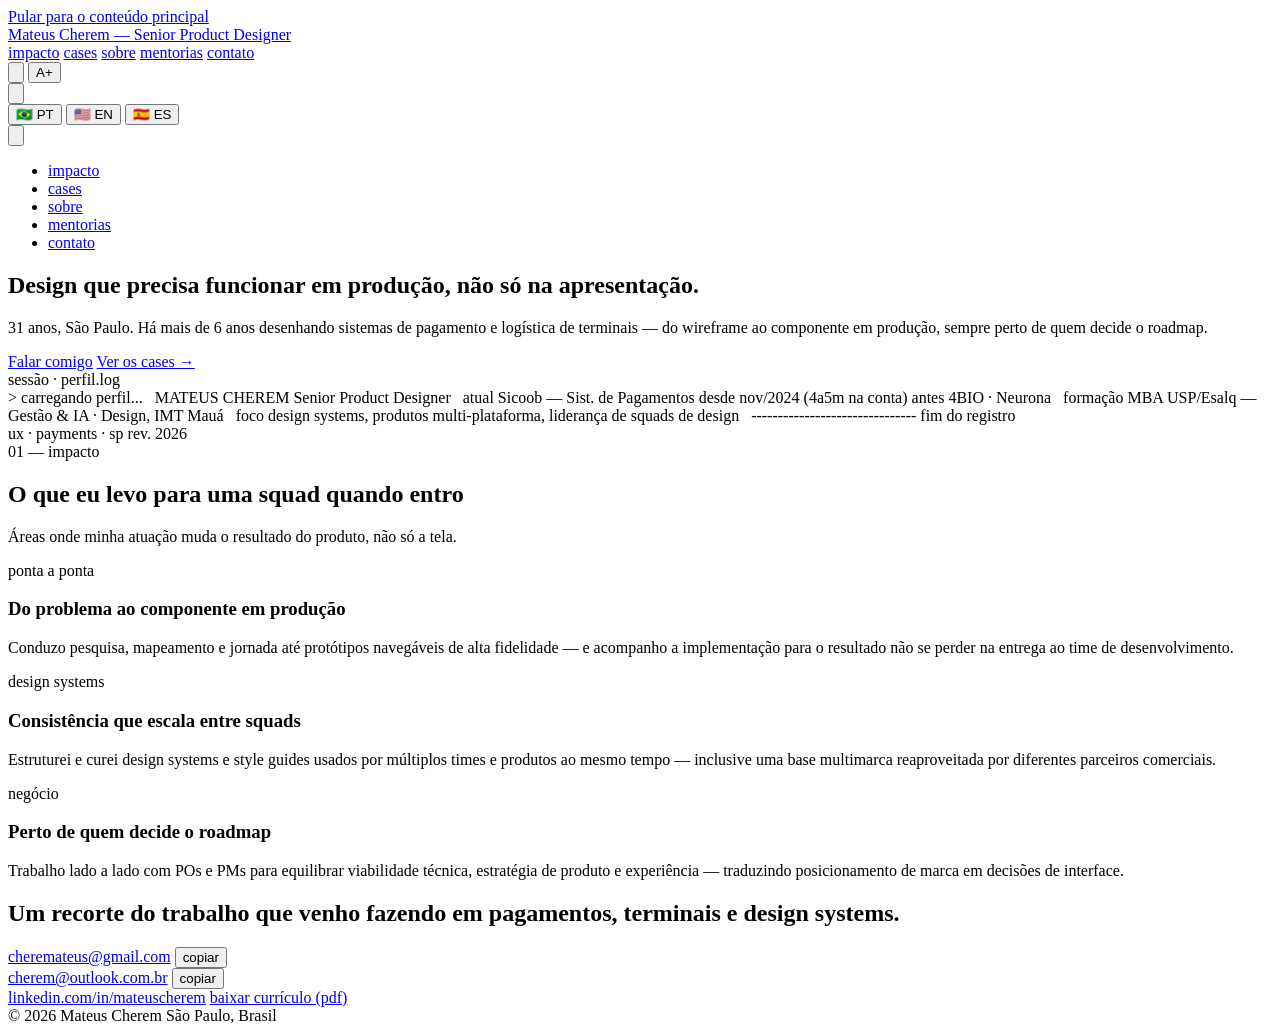
==== commit d1767b90: "Add files via upload" ====
--- a/index.html
+++ b/index.html
@@ -4,501 +4,26 @@
 <meta charset="UTF-8" />
 <meta name="viewport" content="width=device-width, initial-scale=1.0" />
 <title>Mateus Cherem — Senior Product Designer</title>
+<meta name="description" content="Portfólio de Mateus Cherem, Senior Product Designer: sistemas de pagamento, terminais e design systems." />
 <link rel="preconnect" href="https://fonts.googleapis.com">
 <link rel="preconnect" href="https://fonts.gstatic.com" crossorigin>
 <link href="https://fonts.googleapis.com/css2?family=Space+Grotesk:wght@400;500;600;700&family=Inter:wght@400;500;600&family=JetBrains+Mono:wght@400;500&display=swap" rel="stylesheet">
-<style>
-  /* ============================================================
-     PALETTE — every value below was measured against its own
-     surface. Ratios are noted so future edits keep the floor.
-     Body copy targets WCAG AAA (7:1); micro-labels never drop
-     below AAA on the darkest card they sit on; control borders
-     meet 1.4.11 Non-text Contrast (3:1).
-     ============================================================ */
-  :root{
-    --bg: #0E0F11;
-    --bg-raised: #16171A;
-    --bg-card: #1B1D20;
-
-    --line: #2A2C30;         /* decorative rules only — never a control edge */
-    --line-soft: #212327;
-    --line-strong: #6E7178;  /* 3.9:1 on --bg — borders of real controls */
-
-    --text: #F2F0EA;         /* 16.8:1 on --bg */
-    --text-dim: #BCC1C7;     /* 10.4:1 on --bg · 9.2:1 on --bg-card */
-    --text-faint: #A6ACB4;   /*  8.4:1 on --bg · 7.4:1 on --bg-card */
-
-    --accent: #4CA492;       /*  6.4:1 on --bg — surfaces + large text */
-    --accent-bright: #7FD4C2;/* 11.1:1 on --bg — links, small accent text */
-    --accent-dim: rgba(76,164,146,0.18);
-    --accent-ink: #07100F;   /*  6.5:1 on --accent — text sitting on accent */
-
-    --statusbar-bg: rgba(14,15,17,0.90);
-    --radius: 3px;
-    --font-scale: 1;
-  }
-
-  /* ---------- HIGH CONTRAST MODE ---------- */
-  :root.high-contrast{
-    --bg:#000000;
-    --bg-raised:#000000;
-    --bg-card:#000000;
-    --line:#FFFFFF;
-    --line-soft:#FFFFFF;
-    --line-strong:#FFFFFF;
-    --text:#FFFFFF;
-    --text-dim:#FFFFFF;
-    --text-faint:#FFFFFF;
-    --accent:#FFD400;
-    --accent-bright:#FFEA00;
-    --accent-dim:rgba(255,212,0,0.28);
-    --accent-ink:#000000;
-    --statusbar-bg:#000000;
-  }
-  .high-contrast .statusbar{ backdrop-filter:none; border-bottom-width:2px; }
-  .high-contrast .btn-primary{ color:#000000; font-weight:700; }
-  .high-contrast a{ text-decoration:underline; text-underline-offset:3px; }
-  .high-contrast .status-nav a, .high-contrast .footer-links a{ text-decoration:none; }
-  .high-contrast .status-nav a:hover, .high-contrast .footer-links a:hover{ text-decoration:underline; }
-  .high-contrast .terminal, .high-contrast .h-card, .high-contrast .minor-card, .high-contrast .case-tags span{ border:1px solid #FFFFFF; }
-  .high-contrast .status-dot{ background:#FFEA00; }
-  .high-contrast .principle{ border-left-color:#FFFFFF; }
-  .high-contrast ::selection{ background:#FFEA00; color:#000000; }
-  .high-contrast .is-narrating{ outline:2px dashed #FFEA00; }
-
-  /* Users who already asked their OS for more contrast get it on load. */
-  @media (prefers-contrast: more){
-    :root:not(.contrast-user-set){ --text-dim:#E4E6E9; --text-faint:#D2D6DA; --line-strong:#9AA0A6; }
-  }
-
-  *{ margin:0; padding:0; box-sizing:border-box; }
-  html{ scroll-behavior:smooth; font-size:calc(100% * var(--font-scale)); }
-
-  @media (prefers-reduced-motion: reduce){
-    html{ scroll-behavior:auto; }
-    *{ animation-duration:0.01ms !important; transition-duration:0.01ms !important; }
-  }
-
-  body{
-    background:var(--bg);
-    color:var(--text);
-    font-family:'Inter', sans-serif;
-    font-size:1rem;
-    line-height:1.6;
-    -webkit-font-smoothing:antialiased;
-  }
-
-  h1,h2,h3, .display{ font-family:'Space Grotesk', sans-serif; letter-spacing:-0.02em; }
-  .mono{ font-family:'JetBrains Mono', monospace; letter-spacing:0.01em; }
-  a{ color:inherit; text-decoration:none; }
-  ::selection{ background:var(--accent); color:var(--accent-ink); }
-  :focus-visible{ outline:3px solid var(--accent-bright); outline-offset:3px; border-radius:2px; }
-  .high-contrast :focus-visible{ outline:3px solid #FFEA00; outline-offset:2px; }
-
-  .wrap{ max-width:1120px; margin:0 auto; padding:0 32px; }
-  @media (max-width:640px){ .wrap{ padding:0 20px; } }
-
-  /* ---------- STATUS BAR ---------- */
-  .statusbar{
-    position:sticky; top:0; z-index:50;
-    background:var(--statusbar-bg);
-    backdrop-filter:blur(10px);
-    border-bottom:1px solid var(--line);
-  }
-  .statusbar-inner{
-    display:flex; align-items:center; justify-content:space-between;
-    padding:14px 32px; max-width:1120px; margin:0 auto; gap:16px;
-  }
-  @media (max-width:640px){ .statusbar-inner{ padding:14px 20px; } }
-
-  .status-left{ display:flex; align-items:center; gap:10px; min-width:0; }
-  .status-dot{
-    width:7px; height:7px; border-radius:50%;
-    background:var(--accent-bright);
-    animation:pulse 2.4s infinite; flex-shrink:0;
-  }
-  @keyframes pulse{
-    0%{ box-shadow:0 0 0 0 rgba(111,199,180,0.45); }
-    70%{ box-shadow:0 0 0 7px rgba(111,199,180,0); }
-    100%{ box-shadow:0 0 0 0 rgba(111,199,180,0); }
-  }
-  .status-text{ font-size:0.7188rem; color:var(--text-dim); text-transform:uppercase; white-space:nowrap; overflow:hidden; text-overflow:ellipsis; }
-  @media (max-width:560px){ .status-text{ font-size:0.625rem; max-width:150px; } }
-  @media (max-width:400px){ .status-text{ display:none; } }
-
-  .status-right{ display:flex; align-items:center; gap:26px; }
-  .status-nav{ display:flex; gap:28px; }
-  .status-nav a{ font-size:0.8125rem; color:var(--text-dim); transition:color .2s ease; }
-  .status-nav a:hover{ color:var(--text); }
-  @media (max-width:800px){ .status-nav{ display:none; } }
-
-  .lang-switch{
-    display:flex; align-items:center; gap:2px;
-    border:1px solid var(--line-strong); border-radius:20px;
-    padding:3px;
-  }
-  .lang-btn{
-    font-family:'JetBrains Mono', monospace;
-    font-size:0.6875rem; letter-spacing:0.03em;
-    padding:6px 11px; border-radius:16px;
-    color:var(--text-dim);
-    background:transparent; border:none; cursor:pointer;
-    transition:background .2s ease, color .2s ease;
-    display:flex; align-items:center; gap:5px;
-  }
-  .lang-btn:hover{ color:var(--text); }
-  .lang-btn.active{ background:var(--accent-dim); color:var(--accent-bright); }
-
-  .skip-link{
-    position:absolute; left:12px; top:-60px;
-    background:var(--accent-bright); color:var(--accent-ink);
-    padding:12px 18px; border-radius:4px;
-    font-size:0.8125rem; font-weight:600;
-    z-index:200; transition:top .2s ease;
-  }
-  .skip-link:focus{ top:12px; }
-
-  .a11y-toolbar{ display:flex; align-items:center; gap:6px; }
-  .a11y-btn{
-    display:flex; align-items:center; justify-content:center;
-    width:32px; height:32px;
-    border:1px solid var(--line-strong); border-radius:50%;
-    background:transparent; color:var(--text-dim);
-    cursor:pointer; font-size:0.8125rem; line-height:1;
-    transition:background .2s ease, color .2s ease, border-color .2s ease;
-    flex-shrink:0;
-  }
-  .a11y-btn:hover{ color:var(--text); border-color:var(--text-dim); }
-  .a11y-btn[aria-pressed="true"]{ background:var(--accent-dim); color:var(--accent-bright); border-color:var(--accent); }
-  .a11y-btn.speaking{ animation:speak-pulse 1.2s ease-in-out infinite; }
-  @keyframes speak-pulse{
-    0%, 100%{ box-shadow:0 0 0 0 var(--accent-dim); }
-    50%{ box-shadow:0 0 0 5px var(--accent-dim); }
-  }
-  .a11y-btn svg{ width:16px; height:16px; fill:none; stroke:currentColor; stroke-width:1.7; stroke-linecap:round; stroke-linejoin:round; }
-  .a11y-btn .glyph{ font-family:'JetBrains Mono', monospace; font-size:0.6875rem; font-weight:500; }
-
-  /* Narration controls appear only while speech is active */
-  .narrate-group{ display:flex; align-items:center; gap:6px; }
-  .a11y-btn[hidden]{ display:none; }
-
-  /* Section currently being read aloud */
-  .is-narrating{
-    outline:2px solid var(--accent-bright);
-    outline-offset:8px;
-    border-radius:4px;
-    scroll-margin-top:96px;
-  }
-
-  /* ---------- MOBILE NAV (replaces the nav that used to just vanish) ---------- */
-  .menu-btn{ display:none; }
-  @media (max-width:800px){
-    .menu-btn{
-      display:flex; align-items:center; justify-content:center;
-      width:32px; height:32px; border:1px solid var(--line-strong); border-radius:50%;
-      background:transparent; color:var(--text-dim); cursor:pointer; flex-shrink:0;
-    }
-    .menu-btn[aria-expanded="true"]{ background:var(--accent-dim); color:var(--accent-bright); border-color:var(--accent); }
-    .menu-btn svg{ width:16px; height:16px; fill:none; stroke:currentColor; stroke-width:1.8; stroke-linecap:round; }
-  }
-  .mobile-nav{
-    display:none;
-    border-top:1px solid var(--line);
-    background:var(--bg-raised);
-  }
-  .mobile-nav.open{ display:block; }
-  @media (min-width:801px){ .mobile-nav.open{ display:none; } }
-  .mobile-nav ul{ list-style:none; max-width:1120px; margin:0 auto; padding:8px 20px 16px; }
-  .mobile-nav a{
-    display:block; padding:12px 4px; font-size:0.9375rem; color:var(--text-dim);
-    border-bottom:1px solid var(--line-soft);
-  }
-  .mobile-nav a:hover, .mobile-nav a:focus-visible{ color:var(--accent-bright); }
-
-  /* ---------- FOOTER CONTACT ROWS ---------- */
-  .contact-row{ display:flex; align-items:center; gap:10px; }
-  .copy-btn{
-    border:1px solid var(--line-strong); background:transparent; color:var(--text-faint);
-    border-radius:3px; font-size:0.6562rem; padding:3px 8px; cursor:pointer;
-    font-family:'JetBrains Mono', monospace; text-transform:uppercase; letter-spacing:0.04em;
-    transition:color .2s ease, border-color .2s ease;
-    flex-shrink:0;
-  }
-  .copy-btn:hover{ color:var(--text); border-color:var(--text-dim); }
-  .copy-btn.done{ color:var(--accent-bright); border-color:var(--accent); }
-
-  /* ---------- SCREEN-READER UTILITIES ---------- */
-  .sr-only{
-    position:absolute; width:1px; height:1px; padding:0; margin:-1px;
-    overflow:hidden; clip:rect(0 0 0 0); white-space:nowrap; border:0;
-  }
-
-  /* Without JS the reveal animation would leave the page blank — opt in instead. */
-  html.js .reveal{ opacity:0; transform:translateY(18px); }
-
-  /* ---------- HERO ---------- */
-  .hero{ padding:96px 0 64px; display:grid; grid-template-columns:1.15fr 0.85fr; gap:56px; align-items:center; }
-  @media (max-width:900px){ .hero{ grid-template-columns:1fr; padding:56px 0 48px; } }
-
-
-  .hero h1{ font-size:clamp(2.1rem, 4.6vw, 3.5rem); font-weight:600; line-height:1.08; color:var(--text); max-width:640px; }
-  .hero h1 .accent{ color:var(--accent-bright); }
-  .hero p.lede{ margin-top:24px; font-size:1.0625rem; color:var(--text-dim); max-width:520px; }
-  .hero-cta{ margin-top:36px; display:flex; gap:14px; flex-wrap:wrap; }
-
-  .btn{ display:inline-flex; align-items:center; gap:8px; padding:12px 22px; font-size:0.875rem; font-weight:500; border-radius:var(--radius); transition:transform .18s ease, background .18s ease, border-color .18s ease; border:1px solid transparent; }
-  .btn-primary{ background:var(--accent); color:var(--accent-ink); font-weight:600; }
-  .btn-primary:hover{ background:var(--accent-bright); transform:translateY(-1px); }
-  .btn-ghost{ border-color:var(--line-strong); color:var(--text); }
-  .btn-ghost:hover{ border-color:var(--text-dim); transform:translateY(-1px); }
-
-  .terminal{ background:var(--bg-raised); border:1px solid var(--line); border-radius:6px; overflow:hidden; box-shadow:0 30px 60px -30px rgba(0,0,0,0.6); }
-  .terminal-head{ display:flex; align-items:center; justify-content:space-between; padding:12px 16px; border-bottom:1px solid var(--line); background:var(--bg-card); }
-  .terminal-head .dots{ display:flex; gap:6px; }
-  .terminal-head .dots span{ width:8px; height:8px; border-radius:50%; background:var(--line-strong); }
-  .terminal-head .label{ font-size:0.6562rem; color:var(--text-faint); text-transform:uppercase; }
-  .terminal-body{ padding:22px 20px 24px; font-size:0.8125rem; color:var(--text-dim); min-height:220px; }
-  .terminal-body .line{ display:block; white-space:pre; }
-  html.js .terminal-body .line{ opacity:0; }
-  .terminal-body .hl{ color:var(--accent-bright); }
-  .terminal-body .strong{ color:var(--text); }
-  .cursor{ display:inline-block; width:7px; height:14px; background:var(--accent-bright); vertical-align:middle; animation:blink 1s step-end infinite; }
-  @keyframes blink{ 50%{ opacity:0; } }
-  .terminal-foot{ border-top:1px solid var(--line); padding:10px 16px; display:flex; justify-content:space-between; font-size:0.6562rem; color:var(--text-faint); text-transform:uppercase; }
-
-  /* ---------- SECTION SHARED ---------- */
-  section{ padding:88px 0; border-top:1px solid var(--line-soft); }
-  section:first-of-type{ border-top:none; }
-  .section-head{ display:flex; align-items:baseline; justify-content:space-between; gap:24px; margin-bottom:48px; flex-wrap:wrap; }
-  .section-tag{ font-size:0.7188rem; color:var(--accent-bright); text-transform:uppercase; }
-  .section-head h2{ font-size:clamp(1.5rem, 2.6vw, 2.1rem); font-weight:600; margin-top:8px; }
-  .section-note{ font-size:0.8438rem; color:var(--text-faint); max-width:280px; text-align:right; }
-  @media (max-width:640px){ .section-note{ text-align:left; } }
-
-  .reveal{ transition:opacity .7s ease, transform .7s ease; }
-  .reveal.in{ opacity:1 !important; transform:translateY(0) !important; }
-
-  /* ---------- HIGHLIGHTS ---------- */
-  .highlights{ display:grid; grid-template-columns:repeat(3, 1fr); gap:1px; background:var(--line); border:1px solid var(--line); border-radius:4px; overflow:hidden; }
-  @media (max-width:800px){ .highlights{ grid-template-columns:1fr; } }
-  .h-card{ background:var(--bg-raised); padding:32px 28px; }
-  .h-card .tag{ font-size:0.6562rem; color:var(--text-faint); text-transform:uppercase; margin-bottom:16px; }
-  .h-card h3{ font-size:1.0625rem; font-weight:600; margin-bottom:10px; }
-  .h-card p{ font-size:0.875rem; color:var(--text-dim); }
-
-  /* ---------- CASES ---------- */
-  .case{ display:grid; grid-template-columns:0.9fr 1.4fr; gap:48px; padding:40px 0; }
-  .case + .case{ border-top:1px solid var(--line-soft); }
-  @media (max-width:860px){ .case{ grid-template-columns:1fr; gap:24px; } }
-  .case-meta{ position:relative; }
-  .case-id{ font-size:0.75rem; color:var(--accent-bright); margin-bottom:14px; display:block; }
-  .case-meta h3{ font-size:1.375rem; font-weight:600; margin-bottom:10px; line-height:1.25; }
-  .case-meta .sub{ font-size:0.8125rem; color:var(--text-faint); margin-bottom:18px; }
-  .case-tags{ display:flex; flex-wrap:wrap; gap:8px; }
-  .case-tags span{ font-size:0.6875rem; color:var(--text-dim); border:1px solid var(--line-strong); padding:4px 9px; border-radius:20px; }
-  .case-block{ margin-bottom:20px; }
-  .case-block .label{ font-size:0.6875rem; color:var(--text-faint); text-transform:uppercase; margin-bottom:8px; display:block; }
-  .case-block p{ font-size:0.9062rem; color:var(--text-dim); }
-  .case-block ul{ margin-top:6px; padding-left:18px; }
-  .case-block li{ font-size:0.9062rem; color:var(--text-dim); margin-bottom:4px; }
-
-  .minor-grid{ display:grid; grid-template-columns:repeat(3,1fr); gap:1px; background:var(--line); border:1px solid var(--line); border-radius:4px; overflow:hidden; margin-top:8px; }
-  @media (max-width:800px){ .minor-grid{ grid-template-columns:1fr; } }
-  .minor-card{ background:var(--bg-raised); padding:24px; }
-  .minor-card .k{ font-size:0.6562rem; color:var(--text-faint); text-transform:uppercase; margin-bottom:8px; }
-  .minor-card h4{ font-size:0.9375rem; font-weight:600; margin-bottom:6px; }
-  .minor-card p{ font-size:0.8125rem; color:var(--text-dim); }
-  .minor-label{ font-size:0.6875rem; color:var(--text-faint); text-transform:uppercase; display:block; margin-bottom:12px; }
-
-  /* ---------- ABOUT / PHILOSOPHY ---------- */
-  .about-grid{ display:grid; grid-template-columns:0.8fr 1.2fr; gap:56px; }
-  @media (max-width:860px){ .about-grid{ grid-template-columns:1fr; gap:32px; } }
-  .about-grid p{ font-size:0.9688rem; color:var(--text-dim); margin-bottom:16px; }
-  .about-grid p strong{ color:var(--text); font-weight:600; }
-  .principles{ display:flex; flex-direction:column; gap:22px; }
-  .principle{ padding-left:20px; border-left:2px solid var(--line-strong); transition:border-color .25s ease; }
-  .principle:hover{ border-color:var(--accent); }
-  .principle h4{ font-size:0.9375rem; font-weight:600; margin-bottom:6px; }
-  .principle p{ font-size:0.875rem; color:var(--text-dim); }
-
-  .timeline{ margin-top:40px; }
-  .track .timeline{ margin-top:0; }
-  .tl-row{ display:grid; grid-template-columns:110px 1fr; gap:20px; padding:16px 0; border-top:1px solid var(--line-soft); }
-  .tl-row:last-child{ border-bottom:1px solid var(--line-soft); }
-  .tl-when{ font-size:0.75rem; color:var(--text-faint); }
-  .tl-what h4{ font-size:0.9062rem; font-weight:600; }
-  .tl-what p{ font-size:0.8125rem; color:var(--text-dim); margin-top:3px; }
-
-
-
-  /* ---------- PROJECT SCREENS ---------- */
-  .shots{ margin:36px 0 8px; }
-  .shots-grid{ display:grid; grid-template-columns:repeat(5, 1fr); gap:14px; }
-  @media (max-width:980px){ .shots-grid{ grid-template-columns:repeat(3, 1fr); } }
-  @media (max-width:560px){ .shots-grid{ grid-template-columns:repeat(2, 1fr); } }
-  .shots-grid.single{ grid-template-columns:1fr; }
-
-  .shot{
-    display:block; background:var(--bg-raised);
-    border:1px solid var(--line); border-radius:8px;
-    padding:12px 12px 10px;
-    transition:border-color .2s ease, transform .2s ease;
-  }
-  .shot:hover, .shot:focus-visible{ border-color:var(--accent); transform:translateY(-2px); }
-  .shot img{ width:100%; height:auto; display:block; border-radius:4px; }
-  .shot-name{
-    display:block; margin-top:10px;
-    font-size:0.625rem; color:var(--text-faint);
-    text-transform:uppercase; letter-spacing:0.06em;
-  }
-  .shots figcaption{ font-size:0.8125rem; color:var(--text-faint); margin-top:18px; max-width:640px; }
-  .high-contrast .shot{ border:1px solid #FFFFFF; }
-
-  /* ---------- ABOUT: SPLIT TRACKS ---------- */
-  .tracks{ display:grid; grid-template-columns:1fr 1fr; gap:48px; margin-top:44px; }
-  @media (max-width:860px){ .tracks{ grid-template-columns:1fr; gap:36px; } }
-  .track h3{
-    font-size:0.6875rem; color:var(--accent-bright);
-    text-transform:uppercase; letter-spacing:0.08em; margin-bottom:18px;
-  }
-
-  /* ---------- MENTORIAS ---------- */
-  .books{ display:grid; grid-template-columns:repeat(3, 1fr); gap:20px; }
-  @media (max-width:900px){ .books{ grid-template-columns:1fr; } }
-
-  .book-card{
-    display:flex; flex-direction:column; gap:14px; text-align:left;
-    background:var(--bg-raised); border:1px solid var(--line);
-    border-radius:8px; padding:24px 22px 22px;
-    color:inherit; font:inherit; cursor:pointer;
-    transition:border-color .2s ease, transform .2s ease;
-  }
-  .book-card:hover, .book-card:focus-visible{ border-color:var(--accent); transform:translateY(-2px); }
-  .high-contrast .book-card{ border:1px solid #FFFFFF; }
-
-  .book-cover{
-    height:104px; border-radius:5px; position:relative; overflow:hidden;
-    border:1px solid var(--line-strong);
-    background:
-      repeating-linear-gradient(90deg, var(--accent-dim) 0 2px, transparent 2px 9px),
-      var(--bg-card);
-  }
-  .book-cover span{
-    position:absolute; left:16px; bottom:12px;
-    font-family:'JetBrains Mono', monospace; font-size:0.625rem;
-    color:var(--accent-bright); letter-spacing:0.08em; text-transform:uppercase;
-  }
-  .book-cover::after{
-    content:""; position:absolute; left:0; top:0; bottom:0; width:5px;
-    background:var(--accent);
-  }
-  .book-level{ font-size:0.625rem; text-transform:uppercase; letter-spacing:0.07em; color:var(--text-faint); }
-  .book-card h3{ font-size:1.0625rem; font-weight:600; line-height:1.3; }
-  .book-card p{ font-size:0.875rem; color:var(--text-dim); }
-  .book-meta{ font-size:0.6875rem; color:var(--text-faint); margin-top:auto; padding-top:6px; }
-
-  /* ---------- READER ---------- */
-  .reader-overlay{
-    position:fixed; inset:0; z-index:100;
-    background:rgba(6,7,8,0.86);
-    display:none; align-items:center; justify-content:center;
-    padding:24px;
-  }
-  .reader-overlay.open{ display:flex; }
-  @media (max-width:640px){ .reader-overlay{ padding:0; } }
-
-  .reader{
-    background:var(--bg); border:1px solid var(--line-strong);
-    border-radius:8px; width:min(1000px, 100%); max-height:100%;
-    display:grid; grid-template-rows:auto 1fr auto; overflow:hidden;
-  }
-  @media (max-width:640px){ .reader{ border-radius:0; height:100%; } }
-
-  .reader-head{
-    display:flex; align-items:flex-start; justify-content:space-between; gap:16px;
-    padding:20px 24px; border-bottom:1px solid var(--line);
-  }
-  .reader-head .lvl{ font-size:0.625rem; text-transform:uppercase; letter-spacing:0.07em; color:var(--accent-bright); }
-  .reader-head h2{ font-size:1.125rem; font-weight:600; margin-top:4px; }
-  .reader-close{
-    width:34px; height:34px; flex-shrink:0;
-    border:1px solid var(--line-strong); border-radius:50%;
-    background:transparent; color:var(--text-dim); cursor:pointer;
-    display:flex; align-items:center; justify-content:center;
-  }
-  .reader-close:hover{ color:var(--text); border-color:var(--text-dim); }
-  .reader-close svg{ width:15px; height:15px; stroke:currentColor; stroke-width:1.8; fill:none; stroke-linecap:round; }
-
-  .reader-body{ display:grid; grid-template-columns:230px 1fr; min-height:0; }
-  @media (max-width:760px){ .reader-body{ grid-template-columns:1fr; } }
-
-  .reader-toc{ border-right:1px solid var(--line); padding:18px 14px; overflow-y:auto; }
-  @media (max-width:760px){
-    .reader-toc{ border-right:none; border-bottom:1px solid var(--line); max-height:132px; }
-  }
-  .reader-toc ol{ list-style:none; counter-reset:ch; }
-  .reader-toc button{
-    counter-increment:ch;
-    display:flex; gap:10px; width:100%; text-align:left;
-    background:transparent; border:none; cursor:pointer;
-    color:var(--text-dim); font:inherit; font-size:0.8125rem;
-    padding:9px 10px; border-radius:4px; line-height:1.35;
-  }
-  .reader-toc button::before{
-    content:counter(ch, decimal-leading-zero);
-    font-family:'JetBrains Mono', monospace; font-size:0.625rem;
-    color:var(--text-faint); padding-top:3px;
-  }
-  .reader-toc button:hover{ color:var(--text); background:var(--bg-raised); }
-  .reader-toc button[aria-current="true"]{ background:var(--accent-dim); color:var(--accent-bright); }
-  .reader-toc button[aria-current="true"]::before{ color:var(--accent-bright); }
-
-  .reader-content{ padding:32px 40px 40px; overflow-y:auto; }
-  @media (max-width:640px){ .reader-content{ padding:24px 20px 32px; } }
-  .reader-content h3{ font-size:1.375rem; font-weight:600; margin-bottom:20px; line-height:1.25; }
-  .reader-content p{ font-size:1rem; color:var(--text-dim); margin-bottom:18px; max-width:62ch; }
-  .reader-content p.reading{
-    color:var(--text);
-    box-shadow:-14px 0 0 -11px var(--accent-bright);
-    padding-left:14px; margin-left:-14px;
-    scroll-margin:80px;
-  }
-  .reader-note{
-    font-size:0.8125rem; color:var(--text-faint);
-    border-left:2px solid var(--line-strong); padding-left:14px; margin-bottom:24px;
-  }
-
-  .reader-foot{
-    display:flex; align-items:center; justify-content:space-between; gap:14px;
-    padding:14px 24px; border-top:1px solid var(--line); flex-wrap:wrap;
-  }
-  .reader-progress{ font-size:0.6875rem; color:var(--text-faint); font-family:'JetBrains Mono', monospace; }
-  .reader-actions{ display:flex; align-items:center; gap:8px; }
-  .reader-btn{
-    display:inline-flex; align-items:center; gap:7px;
-    border:1px solid var(--line-strong); background:transparent;
-    color:var(--text-dim); border-radius:3px; cursor:pointer;
-    font:inherit; font-size:0.8125rem; padding:7px 13px;
-    transition:color .2s ease, border-color .2s ease;
-  }
-  .reader-btn:hover:not(:disabled){ color:var(--text); border-color:var(--text-dim); }
-  .reader-btn:disabled{ opacity:0.4; cursor:not-allowed; }
-  .reader-btn svg{ width:14px; height:14px; fill:none; stroke:currentColor; stroke-width:1.7; stroke-linecap:round; stroke-linejoin:round; }
-  .reader-btn.audio[aria-pressed="true"]{ color:var(--accent-bright); border-color:var(--accent); background:var(--accent-dim); }
-  .high-contrast .reader{ border:2px solid #FFFFFF; }
-
-  /* ---------- FOOTER ---------- */
-  footer{ padding:72px 0 40px; border-top:1px solid var(--line-soft); }
-  .footer-top{ display:flex; justify-content:space-between; align-items:flex-end; flex-wrap:wrap; gap:32px; margin-bottom:48px; }
-  .footer-top h2{ font-size:clamp(1.7rem, 4vw, 2.6rem); font-weight:600; max-width:520px; }
-  .footer-links{ display:flex; flex-direction:column; gap:12px; }
-  .footer-links a{ font-size:0.875rem; color:var(--text-dim); display:flex; align-items:center; gap:8px; transition:color .2s ease; }
-  .footer-links a:hover{ color:var(--accent-bright); }
-  .footer-links a::after{ content:"→"; opacity:0; transform:translateX(-4px); transition:opacity .2s ease, transform .2s ease; }
-  .footer-links a:hover::after{ opacity:1; transform:translateX(0); }
-  .footer-bottom{ display:flex; justify-content:space-between; align-items:center; padding-top:24px; border-top:1px solid var(--line-soft); font-size:0.75rem; color:var(--text-faint); flex-wrap:wrap; gap:12px; }
-</style>
-<script>document.documentElement.classList.add('js');</script>
+<link rel="stylesheet" href="assets/styles.css">
+<script>
+/* Applied before first paint so the page never flashes the wrong theme. */
+(function(){
+  try{
+    var d=document.documentElement;
+    var c=localStorage.getItem("mc_portfolio_contrast");
+    if(c==="1") d.classList.add("high-contrast");
+    if(c!==null) d.classList.add("contrast-user-set");
+    if(localStorage.getItem("mc_portfolio_textsize")==="1") d.style.setProperty("--font-scale","1.25");
+    var l=localStorage.getItem("mc_portfolio_lang");
+    if(l==="en") d.lang="en-US"; else if(l==="es") d.lang="es-ES";
+    d.classList.add("js");
+  }catch(e){ document.documentElement.classList.add("js"); }
+})();
+</script>
 </head>
 <body>
 
@@ -511,14 +36,14 @@
   <div class="statusbar-inner">
     <div class="status-left">
       <span class="status-dot" aria-hidden="true"></span>
-      <span class="status-text mono" data-i18n="wordmark">Mateus Cherem — Senior Product Designer</span>
+      <a class="status-text mono" href="index.html" data-i18n="wordmark">Mateus Cherem — Senior Product Designer</a>
     </div>
     <div class="status-right">
       <nav class="status-nav mono" id="main-nav" aria-label="Navegação principal">
-        <a href="#highlights" data-i18n="navImpact">impacto</a>
-        <a href="#cases" data-i18n="navCases">cases</a>
-        <a href="#about" data-i18n="navAbout">sobre</a>
-        <a href="#mentorias" data-i18n="navMentorias">mentorias</a>
+        <a href="index.html" data-i18n="navImpact" aria-current="page">impacto</a>
+        <a href="cases.html" data-i18n="navCases">cases</a>
+        <a href="sobre.html" data-i18n="navAbout">sobre</a>
+        <a href="mentorias.html" data-i18n="navMentorias">mentorias</a>
         <a href="#contact" data-i18n="navContact">contato</a>
       </nav>
 
@@ -553,10 +78,10 @@
 
   <nav class="mobile-nav" id="mobile-nav" aria-label="Navegação principal (mobile)">
     <ul>
-      <li><a href="#highlights" data-i18n="navImpact">impacto</a></li>
-      <li><a href="#cases" data-i18n="navCases">cases</a></li>
-      <li><a href="#about" data-i18n="navAbout">sobre</a></li>
-      <li><a href="#mentorias" data-i18n="navMentorias">mentorias</a></li>
+      <li><a href="index.html" data-i18n="navImpact" aria-current="page">impacto</a></li>
+      <li><a href="cases.html" data-i18n="navCases">cases</a></li>
+      <li><a href="sobre.html" data-i18n="navAbout">sobre</a></li>
+      <li><a href="mentorias.html" data-i18n="navMentorias">mentorias</a></li>
       <li><a href="#contact" data-i18n="navContact">contato</a></li>
     </ul>
   </nav>
@@ -636,254 +161,6 @@
     </div>
   </section>
 
-  <!-- CASES -->
-  <section id="cases" aria-labelledby="cases-heading">
-    <div class="section-head reveal">
-      <div>
-        <div class="section-tag mono">02 — <span data-i18n="sectionTagCases">cases</span></div>
-        <h2 id="cases-heading" data-i18n="casesHeading">Projetos que sustentam essa fala</h2>
-      </div>
-      <p class="section-note" data-i18n="casesNote">Dois sistemas reais, do mundo de pagamentos e terminais, onde liderei o design de ponta a ponta.</p>
-    </div>
-
-    <div class="case reveal">
-      <div class="case-meta">
-        <span class="case-id mono" data-i18n="case1Id">CASE · TXN-01</span>
-        <h3 data-i18n="case1Title">Tap2Pay — um design system para vários parceiros, um único motor</h3>
-        <div class="sub mono" data-i18n="case1Sub">Ger7 / POS7 · white-label · Sicoob</div>
-        <div class="case-tags">
-          <span data-i18n="case1Tag1">Design System</span>
-          <span data-i18n="case1Tag2">Multi-marca</span>
-          <span data-i18n="case1Tag3">POS / Terminais</span>
-        </div>
-      </div>
-      <div>
-        <div class="case-block">
-          <span class="label mono" data-i18n="labelProblem">Problema</span>
-          <p data-i18n="case1ProblemText">O mesmo software de pagamento por aproximação (Tap2Pay) precisava ser lançado sob a identidade de diferentes instituições parceiras — cada uma com marca, cores e posicionamento próprios — sem recriar a interface do zero a cada novo parceiro.</p>
-        </div>
-        <div class="case-block">
-          <span class="label mono" data-i18n="labelAction">Minha atuação</span>
-          <p data-i18n="case1ActionText">Desenhei a base de componentes e telas do produto (SmartPOS, launcher, loja de aplicativos do terminal) de forma desacoplada da identidade visual, permitindo reskin controlado por marca sem tocar na lógica de interação.</p>
-          <ul>
-            <li data-i18n="case1Li1">Arquitetura de componentes reutilizável entre marcas</li>
-            <li data-i18n="case1Li2">Curadoria de estilo por parceiro dentro de um mesmo sistema</li>
-            <li data-i18n="case1Li3">Protótipos de alta fidelidade validados antes do desenvolvimento</li>
-          </ul>
-        </div>
-        <div class="case-block">
-          <span class="label mono" data-i18n="labelResult">Resultado</span>
-          <p data-i18n="case1ResultText">Hoje o mesmo motor de design sustenta múltiplas marcas de pagamento (entre elas parceiros como Agilli e Lendpay) sobre a mesma linha de terminais — reduzindo o esforço de lançar cada nova marca a partir do zero.</p>
-        </div>
-      </div>
-    </div>
-
-    <figure class="shots reveal">
-      <div class="shots-grid">
-        <a class="shot" href="assets/launcher.svg" target="_blank" rel="noopener">
-          <img src="assets/launcher.svg" alt="" data-i18n-alt="shot1Alt" loading="lazy" width="513" height="972">
-          <span class="shot-name mono" data-i18n="shot1Name">Launcher</span>
-        </a>
-        <a class="shot" href="assets/widgets.svg" target="_blank" rel="noopener">
-          <img src="assets/widgets.svg" alt="" data-i18n-alt="shot2Alt" loading="lazy" width="393" height="852">
-          <span class="shot-name mono" data-i18n="shot2Name">Widgets</span>
-        </a>
-        <a class="shot" href="assets/ger7store.svg" target="_blank" rel="noopener">
-          <img src="assets/ger7store.svg" alt="" data-i18n-alt="shot3Alt" loading="lazy" width="513" height="972">
-          <span class="shot-name mono" data-i18n="shot3Name">Ger7 Store</span>
-        </a>
-        <a class="shot" href="assets/launcher-config.svg" target="_blank" rel="noopener">
-          <img src="assets/launcher-config.svg" alt="" data-i18n-alt="shot4Alt" loading="lazy" width="513" height="972">
-          <span class="shot-name mono" data-i18n="shot4Name">Config. avançadas</span>
-        </a>
-        <a class="shot" href="assets/smartpos.svg" target="_blank" rel="noopener">
-          <img src="assets/smartpos.svg" alt="" data-i18n-alt="shot5Alt" loading="lazy" width="470" height="1263">
-          <span class="shot-name mono" data-i18n="shot5Name">SmartPOS</span>
-        </a>
-      </div>
-      <figcaption data-i18n="shotsCaption1">Telas do ecossistema Ger7/POS7. Todas saem da mesma base de componentes: o que muda entre parceiros é a camada de marca, não a lógica de interação. Clique para abrir em tamanho real.</figcaption>
-    </figure>
-
-
-    <div class="case reveal">
-      <div class="case-meta">
-        <span class="case-id mono" data-i18n="case2Id">CASE · TXN-02</span>
-        <h3 data-i18n="case2Title">Gestão de Logística de Terminais — do estoque à aprovação</h3>
-        <div class="sub mono" data-i18n="case2Sub">Sicoob · Adquirência · plataforma interna</div>
-        <div class="case-tags">
-          <span data-i18n="case2Tag1">Plataforma B2B</span>
-          <span data-i18n="case2Tag2">Fluxo de aprovação</span>
-          <span data-i18n="case2Tag3">Pesquisa &amp; Teste</span>
-        </div>
-      </div>
-      <div>
-        <div class="case-block">
-          <span class="label mono" data-i18n="labelProblem">Problema</span>
-          <p data-i18n="case2ProblemText">A rede de cooperativas do Sicoob precisava de uma forma centralizada de planejar, distribuir e aprovar terminais de pagamento — um processo até então fragmentado entre planilhas, alçadas manuais e times diferentes.</p>
-        </div>
-        <div class="case-block">
-          <span class="label mono" data-i18n="labelAction">Minha atuação</span>
-          <p data-i18n="case2ActionText">Liderei o desenho de ponta a ponta do módulo de Gestão de Logística, cobrindo o ciclo completo do terminal dentro da operação de adquirência:</p>
-          <ul>
-            <li data-i18n="case2Li1">Planejamento de consumo e controle de estoque</li>
-            <li data-i18n="case2Li2">Ciclo de vida do terminal e configuração de parâmetros</li>
-            <li data-i18n="case2Li3">Fluxo de alçada de aprovação entre times</li>
-            <li data-i18n="case2Li4">Apuração e resultados do processo</li>
-          </ul>
-        </div>
-        <div class="case-block">
-          <span class="label mono" data-i18n="labelResult">Resultado</span>
-          <p data-i18n="case2ResultText">Um fluxo único, testado com os usuários operacionais, que substitui etapas manuais por decisões guiadas dentro do produto — com rastreabilidade do pedido até a aprovação final.</p>
-        </div>
-      </div>
-    </div>
-
-    <figure class="shots reveal">
-      <div class="shots-grid single">
-        <a class="shot" href="assets/logistica-painel.svg" target="_blank" rel="noopener">
-          <img src="assets/logistica-painel.svg" alt="" data-i18n-alt="shot6Alt" loading="lazy" width="1440" height="1182">
-          <span class="shot-name mono" data-i18n="shot6Name">Planejamento · painel de controle</span>
-        </a>
-      </div>
-      <figcaption data-i18n="shotsCaption2">Painel de controle do planejamento de consumo, dentro do módulo de Gestão de Logística de Terminais. Clique para abrir em tamanho real.</figcaption>
-    </figure>
-
-
-    <div class="reveal" style="margin-top:8px;">
-      <span class="minor-label mono" data-i18n="minorLabel">Outras frentes no mesmo ecossistema</span>
-      <div class="minor-grid">
-        <div class="minor-card">
-          <div class="k mono" data-i18n="minor1K">Mobbuy</div>
-          <h4 data-i18n="minor1H">Terminais móveis de captura</h4>
-          <p data-i18n="minor1P">Identidade visual e telas de terminal portátil, aplicadas a uma nova linha de hardware.</p>
-        </div>
-        <div class="minor-card">
-          <div class="k mono" data-i18n="minor2K">Ger7 Lib</div>
-          <h4 data-i18n="minor2H">Biblioteca de componentes</h4>
-          <p data-i18n="minor2P">Base compartilhada de componentes usada pelas outras frentes do ecossistema Ger7/POS7.</p>
-        </div>
-        <div class="minor-card">
-          <div class="k mono" data-i18n="minor3K">Ciclo de Vida &amp; Estoque</div>
-          <h4 data-i18n="minor3H">Módulos complementares</h4>
-          <p data-i18n="minor3P">Jornadas de apoio à operação de adquirência, desenhadas junto ao módulo principal de logística.</p>
-        </div>
-      </div>
-    </div>
-  </section>
-
-  <!-- ABOUT -->
-  <section id="about" aria-labelledby="about-heading">
-    <div class="section-head reveal">
-      <div>
-        <div class="section-tag mono">03 — <span data-i18n="sectionTagAbout">sobre</span></div>
-        <h2 id="about-heading" data-i18n="aboutHeading">Como eu penso design, times e produto</h2>
-      </div>
-    </div>
-
-    <div class="about-grid reveal">
-      <div>
-        <p data-i18n="aboutP1">Comecei em branding, na <strong>Neurona Marcas Inteligentes</strong>, entendendo como uma marca se traduz em experiência antes mesmo de virar interface. Isso ainda molda como eu penso produto hoje: toda decisão de UI carrega um posicionamento por trás, mesmo quando ninguém está olhando para isso diretamente.</p>
-        <p data-i18n="aboutP2">Passei pela <strong>4BIO Medicamentos Especiais</strong>, dentro do Grupo Raia Drogasil, ajudando a expandir novos negócios digitais junto com times de tecnologia. Hoje, no <strong>Sicoob</strong>, lidero projetos de ponta a ponta na área de Sistemas de Pagamentos e Ecossistemas Digitais — de pesquisa a protótipo validado, sempre em contato direto com PMs e POs.</p>
-        <p data-i18n="aboutP3">Estou cursando o <strong>MBA USP/Esalq em Gestão de Negócios Digitais e Inteligência Artificial</strong>, porque acho que o próximo salto de senioridade em design não vem só de UI mais refinada — vem de entender melhor o negócio e as ferramentas que estão mudando como produtos são construídos.</p>
-      </div>
-
-      <div class="principles">
-        <div class="principle">
-          <h4 data-i18n="principle1H">Design é decisão de negócio, não só de tela</h4>
-          <p data-i18n="principle1P">Uma interface bonita que não resolve a alçada de aprovação certa, ou não se encaixa na estratégia da marca, não é um bom design — é um mockup caro.</p>
-        </div>
-        <div class="principle">
-          <h4 data-i18n="principle2H">Sistema antes de tela</h4>
-          <p data-i18n="principle2P">Prefiro resolver o componente que se repete cem vezes do que a tela única e bonita. É onde a consistência — e a velocidade do time — realmente se ganha.</p>
-        </div>
-        <div class="principle">
-          <h4 data-i18n="principle3H">Perto de quem decide</h4>
-          <p data-i18n="principle3P">Prototipar rápido só importa se a decisão certa acontecer com a pessoa certa na sala. Cultivo esse acesso deliberadamente, não como sorte de projeto.</p>
-        </div>
-        <div class="principle">
-          <h4 data-i18n="principle4H">Curadoria é liderança</h4>
-          <p data-i18n="principle4P">Manter um design system vivo é um trabalho de liderança silenciosa: dizer não a exceções, para que a exceção certa, quando chegar, ainda faça sentido.</p>
-        </div>
-      </div>
-    </div>
-
-    <div class="tracks reveal">
-      <div class="track">
-        <h3 data-i18n="trackExperience">Experiência profissional</h3>
-        <div class="timeline">
-          <div class="tl-row">
-            <div class="tl-when mono">2022—hoje</div>
-            <div class="tl-what">
-              <h4 data-i18n="tl2H">Sicoob Confederação — Senior Product Designer</h4>
-              <p data-i18n="tl2P">Adquirência, Sistemas de Pagamentos e Logística de Terminais</p>
-            </div>
-          </div>
-          <div class="tl-row">
-            <div class="tl-when mono">2020—2022</div>
-            <div class="tl-what">
-              <h4 data-i18n="tl3H">4BIO Medicamentos Especiais (Grupo Raia Drogasil) — Product Designer Pleno</h4>
-              <p data-i18n="tl3P">Branding e expansão de novos negócios digitais</p>
-            </div>
-          </div>
-          <div class="tl-row">
-            <div class="tl-when mono">2019—2020</div>
-            <div class="tl-what">
-              <h4 data-i18n="tl4H">Neurona Marcas Inteligentes — Designer Jr.</h4>
-              <p data-i18n="tl4P">São Paulo e região</p>
-            </div>
-          </div>
-        </div>
-      </div>
-
-      <div class="track">
-        <h3 data-i18n="trackEducation">Formação</h3>
-        <div class="timeline">
-          <div class="tl-row">
-            <div class="tl-when mono">2025—2027</div>
-            <div class="tl-what">
-              <h4 data-i18n="tl1H">MBA USP/Esalq — Gestão de Negócios Digitais e IA</h4>
-              <p data-i18n="tl1P">Em andamento</p>
-            </div>
-          </div>
-          <div class="tl-row">
-            <div class="tl-when mono">—</div>
-            <div class="tl-what">
-              <h4 data-i18n="tl6H">Ohio University — Strategic Marketing Management</h4>
-              <p data-i18n="tl6P">Certificação internacional</p>
-            </div>
-          </div>
-          <div class="tl-row">
-            <div class="tl-when mono">—</div>
-            <div class="tl-what">
-              <h4 data-i18n="tl7H">Ohio University — Business English</h4>
-              <p data-i18n="tl7P">Certificação internacional</p>
-            </div>
-          </div>
-          <div class="tl-row">
-            <div class="tl-when mono">2015—2018</div>
-            <div class="tl-what">
-              <h4 data-i18n="tl5H">IMT Mauá — Bacharelado em Design</h4>
-              <p data-i18n="tl5P">Instituto Mauá de Tecnologia</p>
-            </div>
-          </div>
-        </div>
-      </div>
-    </div>
-  </section>
-
-
-  <!-- MENTORIAS -->
-  <section id="mentorias" aria-labelledby="mentorias-heading">
-    <div class="section-head reveal">
-      <div>
-        <div class="section-tag mono">04 — <span data-i18n="sectionTagMentorias">mentorias</span></div>
-        <h2 id="mentorias-heading" data-i18n="mentoriasHeading">E-books curtos sobre o ofício</h2>
-      </div>
-      <p class="section-note" data-i18n="mentoriasNote">Passo a passo do que aprendi na prática, do básico ao avançado. Leia na tela ou ouça em áudio.</p>
-    </div>
-
-    <div class="books reveal" id="books-grid"></div>
-  </section>
 
 </main>
 
@@ -910,1370 +187,8 @@
       <span data-i18n="footerLocation">São Paulo, Brasil</span>
     </div>
   </footer>
-
 </div>
 
-<div class="reader-overlay" id="reader-overlay">
-  <div class="reader" id="reader-dialog" role="dialog" aria-modal="true" aria-labelledby="reader-title">
-    <div class="reader-head">
-      <div>
-        <div class="lvl mono" id="reader-level"></div>
-        <h2 id="reader-title"></h2>
-      </div>
-      <button type="button" class="reader-close" id="reader-close" aria-label="Fechar o leitor" data-i18n-aria="readerClose">
-        <svg viewBox="0 0 24 24" aria-hidden="true" focusable="false"><path d="M6 6l12 12M18 6L6 18"/></svg>
-      </button>
-    </div>
-
-    <div class="reader-body">
-      <nav class="reader-toc" aria-label="Capítulos" data-i18n-aria="readerToc">
-        <ol id="reader-toc-list"></ol>
-      </nav>
-      <article class="reader-content" id="reader-content" tabindex="0" aria-live="polite"></article>
-    </div>
-
-    <div class="reader-foot">
-      <span class="reader-progress" id="reader-progress"></span>
-      <div class="reader-actions">
-        <button type="button" class="reader-btn audio" id="reader-audio" aria-pressed="false" aria-label="Ouvir este capítulo">
-          <svg viewBox="0 0 24 24" aria-hidden="true" focusable="false"><path d="M11 5 6 9H3v6h3l5 4z"/><path d="M15.5 8.5a5 5 0 0 1 0 7"/><path d="M18.5 5.5a9 9 0 0 1 0 13"/></svg>
-          <span class="txt" data-i18n="readerAudioPlay">Ouvir</span>
-        </button>
-        <button type="button" class="reader-btn" id="reader-audio-stop" hidden aria-label="Parar o áudio" data-i18n-aria="readerAudioStop">
-          <svg viewBox="0 0 24 24" aria-hidden="true" focusable="false"><rect x="6" y="6" width="12" height="12" rx="1.5"/></svg>
-        </button>
-        <button type="button" class="reader-btn" id="reader-prev" data-i18n="readerPrev" aria-label="Capítulo anterior" data-i18n-aria="readerPrevAria">Anterior</button>
-        <button type="button" class="reader-btn" id="reader-next" data-i18n="readerNext" aria-label="Próximo capítulo" data-i18n-aria="readerNextAria">Próximo</button>
-      </div>
-    </div>
-  </div>
-</div>
-
-<script>
-/* ============ I18N DICTIONARY ============ */
-const translations = {
-  pt: {
-    wordmark: "Mateus Cherem — Senior Product Designer",
-    navImpact: "impacto", navCases: "cases", navAbout: "sobre", navContact: "contato",
-    heroH1: 'Design que precisa <span class="accent">funcionar em produção</span>, não só na apresentação.',
-    heroLede: "31 anos, São Paulo. Há mais de 6 anos desenhando sistemas de pagamento e logística de terminais — do wireframe ao componente em produção, sempre perto de quem decide o roadmap.",
-    ctaPrimary: "Falar comigo", ctaSecondary: "Ver os cases →",
-    terminalLabel: "sessão · perfil.log",
-    tLine0: "&gt; carregando perfil...",
-    tLine5: 'atual   <span class="hl">Sicoob</span> — Sist. de Pagamentos',
-    tLine6: "desde   nov/2024 (4a5m na conta)",
-    tLine9: "formação  MBA USP/Esalq — Gestão &",
-    tLine10: "          IA · Design, IMT Mauá",
-    tLine12: 'foco    <span class="hl">design systems</span>, produtos',
-    tLine13: "        multi-plataforma, liderança",
-    tLine14: "        de squads de design",
-    tLine17: 'fim do registro <span class="cursor"></span>',
-    sectionTagImpact: "impacto",
-    highlightsHeading: "O que eu levo para uma squad quando entro",
-    highlightsNote: "Áreas onde minha atuação muda o resultado do produto, não só a tela.",
-    h1Tag: "ponta a ponta", h1Title: "Do problema ao componente em produção",
-    h1Text: "Conduzo pesquisa, mapeamento e jornada até protótipos navegáveis de alta fidelidade — e acompanho a implementação para o resultado não se perder na entrega ao time de desenvolvimento.",
-    h2Tag: "design systems", h2Title: "Consistência que escala entre squads",
-    h2Text: "Estruturei e curei design systems e style guides usados por múltiplos times e produtos ao mesmo tempo — inclusive uma base multimarca reaproveitada por diferentes parceiros comerciais.",
-    h3Tag: "negócio", h3Title: "Perto de quem decide o roadmap",
-    h3Text: "Trabalho lado a lado com POs e PMs para equilibrar viabilidade técnica, estratégia de produto e experiência — traduzindo posicionamento de marca em decisões de interface.",
-    sectionTagCases: "cases",
-    casesHeading: "Projetos que sustentam essa fala",
-    casesNote: "Dois sistemas reais, do mundo de pagamentos e terminais, onde liderei o design de ponta a ponta.",
-    case1Id: "CASE · TXN-01", case1Title: "Tap2Pay — um design system para vários parceiros, um único motor",
-    case1Sub: "Ger7 / POS7 · white-label · Sicoob",
-    case1Tag1: "Design System", case1Tag2: "Multi-marca", case1Tag3: "POS / Terminais",
-    labelProblem: "Problema", labelAction: "Minha atuação", labelResult: "Resultado",
-    case1ProblemText: "O mesmo software de pagamento por aproximação (Tap2Pay) precisava ser lançado sob a identidade de diferentes instituições parceiras — cada uma com marca, cores e posicionamento próprios — sem recriar a interface do zero a cada novo parceiro.",
-    case1ActionText: "Desenhei a base de componentes e telas do produto (SmartPOS, launcher, loja de aplicativos do terminal) de forma desacoplada da identidade visual, permitindo reskin controlado por marca sem tocar na lógica de interação.",
-    case1Li1: "Arquitetura de componentes reutilizável entre marcas",
-    case1Li2: "Curadoria de estilo por parceiro dentro de um mesmo sistema",
-    case1Li3: "Protótipos de alta fidelidade validados antes do desenvolvimento",
-    case1ResultText: "Hoje o mesmo motor de design sustenta múltiplas marcas de pagamento (entre elas parceiros como Agilli e Lendpay) sobre a mesma linha de terminais — reduzindo o esforço de lançar cada nova marca a partir do zero.",
-    case2Id: "CASE · TXN-02", case2Title: "Gestão de Logística de Terminais — do estoque à aprovação",
-    case2Sub: "Sicoob · Adquirência · plataforma interna",
-    case2Tag1: "Plataforma B2B", case2Tag2: "Fluxo de aprovação", case2Tag3: "Pesquisa &amp; Teste",
-    case2ProblemText: "A rede de cooperativas do Sicoob precisava de uma forma centralizada de planejar, distribuir e aprovar terminais de pagamento — um processo até então fragmentado entre planilhas, alçadas manuais e times diferentes.",
-    case2ActionText: "Liderei o desenho de ponta a ponta do módulo de Gestão de Logística, cobrindo o ciclo completo do terminal dentro da operação de adquirência:",
-    case2Li1: "Planejamento de consumo e controle de estoque",
-    case2Li2: "Ciclo de vida do terminal e configuração de parâmetros",
-    case2Li3: "Fluxo de alçada de aprovação entre times",
-    case2Li4: "Apuração e resultados do processo",
-    case2ResultText: "Um fluxo único, testado com os usuários operacionais, que substitui etapas manuais por decisões guiadas dentro do produto — com rastreabilidade do pedido até a aprovação final.",
-    minorLabel: "Outras frentes no mesmo ecossistema",
-    minor1K: "Mobbuy", minor1H: "Terminais móveis de captura", minor1P: "Identidade visual e telas de terminal portátil, aplicadas a uma nova linha de hardware.",
-    minor2K: "Ger7 Lib", minor2H: "Biblioteca de componentes", minor2P: "Base compartilhada de componentes usada pelas outras frentes do ecossistema Ger7/POS7.",
-    minor3K: "Ciclo de Vida &amp; Estoque", minor3H: "Módulos complementares", minor3P: "Jornadas de apoio à operação de adquirência, desenhadas junto ao módulo principal de logística.",
-    sectionTagAbout: "sobre", aboutHeading: "Como eu penso design, times e produto",
-    aboutP1: "Comecei em branding, na <strong>Neurona Marcas Inteligentes</strong>, entendendo como uma marca se traduz em experiência antes mesmo de virar interface. Isso ainda molda como eu penso produto hoje: toda decisão de UI carrega um posicionamento por trás, mesmo quando ninguém está olhando para isso diretamente.",
-    aboutP2: "Passei pela <strong>4BIO Medicamentos Especiais</strong>, dentro do Grupo Raia Drogasil, ajudando a expandir novos negócios digitais junto com times de tecnologia. Hoje, no <strong>Sicoob</strong>, lidero projetos de ponta a ponta na área de Sistemas de Pagamentos e Ecossistemas Digitais — de pesquisa a protótipo validado, sempre em contato direto com PMs e POs.",
-    aboutP3: "Estou cursando o <strong>MBA USP/Esalq em Gestão de Negócios Digitais e Inteligência Artificial</strong>, porque acho que o próximo salto de senioridade em design não vem só de UI mais refinada — vem de entender melhor o negócio e as ferramentas que estão mudando como produtos são construídos.",
-    principle1H: "Design é decisão de negócio, não só de tela",
-    principle1P: "Uma interface bonita que não resolve a alçada de aprovação certa, ou não se encaixa na estratégia da marca, não é um bom design — é um mockup caro.",
-    principle2H: "Sistema antes de tela",
-    principle2P: "Prefiro resolver o componente que se repete cem vezes do que a tela única e bonita. É onde a consistência — e a velocidade do time — realmente se ganha.",
-    principle3H: "Perto de quem decide",
-    principle3P: "Prototipar rápido só importa se a decisão certa acontecer com a pessoa certa na sala. Cultivo esse acesso deliberadamente, não como sorte de projeto.",
-    principle4H: "Curadoria é liderança",
-    principle4P: "Manter um design system vivo é um trabalho de liderança silenciosa: dizer não a exceções, para que a exceção certa, quando chegar, ainda faça sentido.",
-    tl1H: "MBA USP/Esalq — Gestão de Negócios Digitais e IA", tl1P: "Em andamento",
-    tl2H: "Sicoob Confederação — Senior Product Designer", tl2P: "Adquirência, Sistemas de Pagamentos e Logística de Terminais",
-    tl3H: "4BIO Medicamentos Especiais (Grupo Raia Drogasil) — Product Designer Pleno", tl3P: "Branding e expansão de novos negócios digitais",
-    tl4H: "Neurona Marcas Inteligentes — Designer Jr.", tl4P: "São Paulo e região",
-    tl5H: "IMT Mauá — Bacharelado em Design", tl5P: "Instituto Mauá de Tecnologia",
-    footerHeading: "Um recorte do trabalho que venho fazendo em pagamentos, terminais e design systems.",
-    footerResume: "baixar currículo (pdf)",
-    footerCopyright: "© 2026 Mateus Cherem", footerLocation: "São Paulo, Brasil",
-    a11ySkipLink: "Pular para o conteúdo principal",
-    a11yContrastOn: "Ativar alto contraste", a11yContrastOff: "Desativar alto contraste",
-    a11yNarrateStart: "Ouvir o conteúdo da página", a11yNarrateStop: "Parar narração",
-    a11yNarrateUnsupported: "Seu navegador não tem suporte para narração de voz.",
-    navMentorias: "mentorias",
-    sectionTagMentorias: "mentorias",
-    mentoriasHeading: "E-books curtos sobre o ofício",
-    mentoriasNote: "Passo a passo do que aprendi na prática, do básico ao avançado. Leia na tela ou ouça em áudio.",
-    trackExperience: "Experiência profissional", trackEducation: "Formação",
-    tl6H: "Ohio University — Strategic Marketing Management", tl6P: "Certificação internacional",
-    tl7H: "Ohio University — Business English", tl7P: "Certificação internacional",
-    shot1Name: "Launcher", shot2Name: "Widgets", shot3Name: "Ger7 Store",
-    shot4Name: "Config. avançadas", shot5Name: "SmartPOS", shot6Name: "Planejamento · painel de controle",
-    shot1Alt: "Tela inicial do launcher Ger7 no terminal de pagamento, com a grade de aplicativos do POS.",
-    shot2Alt: "Tela de widgets do terminal Ger7, com blocos de informação na home do dispositivo.",
-    shot3Alt: "Home da Ger7 Store, a loja de aplicativos instalável no terminal.",
-    shot4Alt: "Tela de configurações avançadas do launcher Ger7.",
-    shot5Alt: "Home do Ger7 SmartPOS, com as operações do terminal.",
-    shot6Alt: "Painel de controle do planejamento de consumo, no módulo de Gestão de Logística de Terminais.",
-    shotsCaption1: "Telas do ecossistema Ger7/POS7. Todas saem da mesma base de componentes: o que muda entre parceiros é a camada de marca, não a lógica de interação. Clique para abrir em tamanho real.",
-    shotsCaption2: "Painel de controle do planejamento de consumo, dentro do módulo de Gestão de Logística de Terminais. Clique para abrir em tamanho real.",
-    levelBasic: "Básico", levelIntermediate: "Intermediário", levelAdvanced: "Avançado",
-    bookChapters: "capítulos", bookMinutes: "min de leitura",
-    readerClose: "Fechar o leitor", readerToc: "Capítulos",
-    readerPrev: "Anterior", readerNext: "Próximo",
-    readerPrevAria: "Capítulo anterior", readerNextAria: "Próximo capítulo",
-    readerAudioPlay: "Ouvir", readerAudioPause: "Pausar", readerAudioResume: "Retomar", readerAudioStop: "Parar o áudio",
-    readerProgress: "Capítulo {c} de {t}",
-    readerLangNote: "Os e-books estão disponíveis apenas em português. O áudio também é narrado em português.",
-    annBookOpen: "Leitor aberto:", annChapter: "Capítulo:",
-    annAudioStart: "Audiobook iniciado.", annAudioStop: "Audiobook encerrado.", annBookEnd: "Fim do e-book.",
-    a11yLangGroup: "Seletor de idioma", a11yMainNav: "Navegação principal", a11yHero: "Introdução",
-    a11yToolbar: "Ferramentas de acessibilidade",
-    a11yTextSizeOn: "Aumentar o tamanho do texto", a11yTextSizeOff: "Voltar ao tamanho normal do texto",
-    a11yNarratePause: "Pausar narração", a11yNarrateResume: "Retomar narração",
-    a11yMenuOpen: "Abrir menu de navegação", a11yMenuClose: "Fechar menu de navegação",
-    copyLabel: "copiar", copyDone: "copiado",
-    annContrastOn: "Alto contraste ativado.", annContrastOff: "Alto contraste desativado.",
-    annTextOn: "Texto ampliado.", annTextOff: "Texto no tamanho normal.",
-    annNarrateStart: "Narração iniciada.", annNarrateStop: "Narração encerrada.",
-    annNarratePause: "Narração pausada.", annNarrateResume: "Narração retomada.",
-    annNarrateEnd: "Fim da narração.",
-    annCopied: "E-mail copiado para a área de transferência.",
-    annCopyFail: "Não foi possível copiar. Selecione o e-mail manualmente.",
-    annLang: "Idioma alterado para Português.",
-    annSection: "Lendo:"
-  },
-  en: {
-    wordmark: "Mateus Cherem — Senior Product Designer",
-    navImpact: "impact", navCases: "case studies", navAbout: "about", navContact: "contact",
-    heroH1: 'Design that has to <span class="accent">hold up in production</span>, not just in the deck.',
-    heroLede: "31 years old, based in São Paulo. For 6+ years I've designed payment systems and terminal logistics platforms — from wireframe to shipped component, always close to whoever owns the roadmap.",
-    ctaPrimary: "Get in touch", ctaSecondary: "See the case studies →",
-    terminalLabel: "session · profile.log",
-    tLine0: "&gt; loading profile...",
-    tLine5: 'current   <span class="hl">Sicoob</span> — Payment Systems',
-    tLine6: "since   nov/2024 (4y5m on file)",
-    tLine9: "education  MBA USP/Esalq — Management &",
-    tLine10: "           AI · Design, IMT Mauá",
-    tLine12: 'focus    <span class="hl">design systems</span>, products',
-    tLine13: "         multi-platform, leadership",
-    tLine14: "         of design squads",
-    tLine17: 'end of record <span class="cursor"></span>',
-    sectionTagImpact: "impact",
-    highlightsHeading: "What I bring into a squad on day one",
-    highlightsNote: "Areas where my work changes the outcome of the product, not just the screen.",
-    h1Tag: "end to end", h1Title: "From the problem to the shipped component",
-    h1Text: "I run research, mapping and journeys through to high-fidelity, navigable prototypes — and I stay close to implementation so the result doesn't get lost on the way to engineering.",
-    h2Tag: "design systems", h2Title: "Consistency that scales across squads",
-    h2Text: "I've built and curated design systems and style guides used by multiple teams and products at once — including a multi-brand foundation reused across different commercial partners.",
-    h3Tag: "business", h3Title: "Close to whoever owns the roadmap",
-    h3Text: "I work side by side with POs and PMs to balance technical feasibility, product strategy and experience — translating brand positioning into interface decisions.",
-    sectionTagCases: "case studies",
-    casesHeading: "Projects that back this up",
-    casesNote: "Two real systems from the world of payments and terminals, where I led the design end to end.",
-    case1Id: "CASE · TXN-01", case1Title: "Tap2Pay — one design system for several partners, a single engine",
-    case1Sub: "Ger7 / POS7 · white-label · Sicoob",
-    case1Tag1: "Design System", case1Tag2: "Multi-brand", case1Tag3: "POS / Terminals",
-    labelProblem: "Problem", labelAction: "My role", labelResult: "Outcome",
-    case1ProblemText: "The same contactless payment software (Tap2Pay) needed to launch under the identity of different partner institutions — each with its own brand, colors and positioning — without rebuilding the interface from scratch for every new partner.",
-    case1ActionText: "I designed the product's component base and screens (SmartPOS, launcher, the terminal's app store) decoupled from visual identity, enabling controlled brand reskinning without touching the interaction logic.",
-    case1Li1: "Component architecture reusable across brands",
-    case1Li2: "Per-partner style curation inside a single system",
-    case1Li3: "High-fidelity prototypes validated before development",
-    case1ResultText: "Today the same design engine powers multiple payment brands (including partners like Agilli and Lendpay) on the same terminal line — cutting the effort of launching each new brand from zero.",
-    case2Id: "CASE · TXN-02", case2Title: "Terminal Logistics Management — from stock to approval",
-    case2Sub: "Sicoob · Acquiring · internal platform",
-    case2Tag1: "B2B Platform", case2Tag2: "Approval flow", case2Tag3: "Research &amp; Testing",
-    case2ProblemText: "Sicoob's network of credit cooperatives needed a centralized way to plan, distribute and approve payment terminals — a process that was until then fragmented across spreadsheets, manual approvals and separate teams.",
-    case2ActionText: "I led the end-to-end design of the Logistics Management module, covering the terminal's full lifecycle inside the acquiring operation:",
-    case2Li1: "Consumption planning and stock control",
-    case2Li2: "Terminal lifecycle and parameter configuration",
-    case2Li3: "Cross-team approval workflow",
-    case2Li4: "Process reporting and results",
-    case2ResultText: "A single flow, tested with operational users, that replaces manual steps with guided in-product decisions — with traceability from request to final approval.",
-    minorLabel: "Other work in the same ecosystem",
-    minor1K: "Mobbuy", minor1H: "Mobile capture terminals", minor1P: "Visual identity and screens for a portable terminal, applied to a new hardware line.",
-    minor2K: "Ger7 Lib", minor2H: "Component library", minor2P: "Shared component base used across the other fronts of the Ger7/POS7 ecosystem.",
-    minor3K: "Lifecycle &amp; Stock", minor3H: "Supporting modules", minor3P: "Support journeys for the acquiring operation, designed alongside the main logistics module.",
-    sectionTagAbout: "about", aboutHeading: "How I think about design, teams and product",
-    aboutP1: "I started in branding, at <strong>Neurona Marcas Inteligentes</strong>, learning how a brand translates into experience before it ever becomes an interface. That still shapes how I think about product today: every UI decision carries a positioning behind it, even when no one is looking at it directly.",
-    aboutP2: "I spent time at <strong>4BIO Medicamentos Especiais</strong>, part of Grupo Raia Drogasil, helping expand new digital businesses alongside technology teams. Today, at <strong>Sicoob</strong>, I lead end-to-end projects in Payment Systems and Digital Ecosystems — from research to validated prototype, always in direct contact with PMs and POs.",
-    aboutP3: "I'm currently pursuing an <strong>MBA in Digital Business and AI Management at USP/Esalq</strong>, because I believe the next step up in design seniority doesn't come from more polished UI alone — it comes from understanding the business, and the tools that are changing how products get built.",
-    principle1H: "Design is a business decision, not just a screen",
-    principle1P: "A beautiful interface that doesn't solve the right approval workflow, or doesn't fit the brand's strategy, isn't good design — it's an expensive mockup.",
-    principle2H: "System before screen",
-    principle2P: "I'd rather solve the component that repeats a hundred times than the one beautiful unique screen. That's where consistency — and team speed — is actually won.",
-    principle3H: "Close to whoever decides",
-    principle3P: "Fast prototyping only matters if the right decision happens with the right person in the room. I build that access deliberately, not as a matter of project luck.",
-    principle4H: "Curation is leadership",
-    principle4P: "Keeping a design system alive is quiet leadership work: saying no to exceptions, so that the right exception, when it comes, still makes sense.",
-    tl1H: "MBA USP/Esalq — Digital Business &amp; AI Management", tl1P: "In progress",
-    tl2H: "Sicoob Confederação — Senior Product Designer", tl2P: "Acquiring, Payment Systems and Terminal Logistics",
-    tl3H: "4BIO Medicamentos Especiais (Grupo Raia Drogasil) — Mid-level Product Designer", tl3P: "Branding and new digital business expansion",
-    tl4H: "Neurona Marcas Inteligentes — Jr. Designer", tl4P: "São Paulo and region",
-    tl5H: "IMT Mauá — BA in Design", tl5P: "Instituto Mauá de Tecnologia",
-    footerHeading: "A selection of the work I've been doing in payments, terminals and design systems.",
-    footerResume: "download résumé (pdf)",
-    footerCopyright: "© 2026 Mateus Cherem", footerLocation: "São Paulo, Brazil",
-    a11ySkipLink: "Skip to main content",
-    a11yContrastOn: "Turn on high contrast", a11yContrastOff: "Turn off high contrast",
-    a11yNarrateStart: "Listen to the page content", a11yNarrateStop: "Stop narration",
-    a11yNarrateUnsupported: "Your browser doesn't support voice narration.",
-    navMentorias: "mentoring",
-    sectionTagMentorias: "mentoring",
-    mentoriasHeading: "Short e-books about the craft",
-    mentoriasNote: "Step by step from what I learned in practice, from basics to advanced. Read on screen or listen to it.",
-    trackExperience: "Professional experience", trackEducation: "Education",
-    tl6H: "Ohio University — Strategic Marketing Management", tl6P: "International certificate",
-    tl7H: "Ohio University — Business English", tl7P: "International certificate",
-    shot1Name: "Launcher", shot2Name: "Widgets", shot3Name: "Ger7 Store",
-    shot4Name: "Advanced settings", shot5Name: "SmartPOS", shot6Name: "Planning · control panel",
-    shot1Alt: "Ger7 launcher home screen on the payment terminal, showing the POS app grid.",
-    shot2Alt: "Widgets screen on the Ger7 terminal, with information blocks on the device home.",
-    shot3Alt: "Ger7 Store home, the app store installable on the terminal.",
-    shot4Alt: "Advanced settings screen of the Ger7 launcher.",
-    shot5Alt: "Ger7 SmartPOS home, showing the terminal operations.",
-    shot6Alt: "Consumption planning control panel, inside the Terminal Logistics Management module.",
-    shotsCaption1: "Screens from the Ger7/POS7 ecosystem. All of them come from the same component base: what changes between partners is the brand layer, not the interaction logic. Click to open full size.",
-    shotsCaption2: "Consumption planning control panel, inside the Terminal Logistics Management module. Click to open full size.",
-    levelBasic: "Beginner", levelIntermediate: "Intermediate", levelAdvanced: "Advanced",
-    bookChapters: "chapters", bookMinutes: "min read",
-    readerClose: "Close the reader", readerToc: "Chapters",
-    readerPrev: "Previous", readerNext: "Next",
-    readerPrevAria: "Previous chapter", readerNextAria: "Next chapter",
-    readerAudioPlay: "Listen", readerAudioPause: "Pause", readerAudioResume: "Resume", readerAudioStop: "Stop the audio",
-    readerProgress: "Chapter {c} of {t}",
-    readerLangNote: "The e-books are available in Portuguese only. The audio is narrated in Portuguese as well.",
-    annBookOpen: "Reader opened:", annChapter: "Chapter:",
-    annAudioStart: "Audiobook started.", annAudioStop: "Audiobook stopped.", annBookEnd: "End of the e-book.",
-    a11yLangGroup: "Language selector", a11yMainNav: "Main navigation", a11yHero: "Introduction",
-    a11yToolbar: "Accessibility tools",
-    a11yTextSizeOn: "Increase text size", a11yTextSizeOff: "Reset text to normal size",
-    a11yNarratePause: "Pause narration", a11yNarrateResume: "Resume narration",
-    a11yMenuOpen: "Open navigation menu", a11yMenuClose: "Close navigation menu",
-    copyLabel: "copy", copyDone: "copied",
-    annContrastOn: "High contrast on.", annContrastOff: "High contrast off.",
-    annTextOn: "Text enlarged.", annTextOff: "Text back to normal size.",
-    annNarrateStart: "Narration started.", annNarrateStop: "Narration stopped.",
-    annNarratePause: "Narration paused.", annNarrateResume: "Narration resumed.",
-    annNarrateEnd: "End of narration.",
-    annCopied: "Email copied to clipboard.",
-    annCopyFail: "Copy failed. Please select the email manually.",
-    annLang: "Language changed to English.",
-    annSection: "Now reading:"
-  },
-  es: {
-    wordmark: "Mateus Cherem — Senior Product Designer",
-    navImpact: "impacto", navCases: "casos", navAbout: "sobre mí", navContact: "contacto",
-    heroH1: 'Diseño que tiene que <span class="accent">funcionar en producción</span>, no solo en la presentación.',
-    heroLede: "31 años, São Paulo. Hace más de 6 años diseño sistemas de pago y logística de terminales — del wireframe al componente en producción, siempre cerca de quien decide el roadmap.",
-    ctaPrimary: "Hablemos", ctaSecondary: "Ver los casos →",
-    terminalLabel: "sesión · perfil.log",
-    tLine0: "&gt; cargando perfil...",
-    tLine5: 'actual   <span class="hl">Sicoob</span> — Sist. de Pagos',
-    tLine6: "desde   nov/2024 (4a5m en el registro)",
-    tLine9: "formación  MBA USP/Esalq — Gestión &",
-    tLine10: "           IA · Diseño, IMT Mauá",
-    tLine12: 'foco    <span class="hl">design systems</span>, productos',
-    tLine13: "        multiplataforma, liderazgo",
-    tLine14: "        de equipos de diseño",
-    tLine17: 'fin del registro <span class="cursor"></span>',
-    sectionTagImpact: "impacto",
-    highlightsHeading: "Lo que aporto a un equipo desde el primer día",
-    highlightsNote: "Áreas donde mi trabajo cambia el resultado del producto, no solo la pantalla.",
-    h1Tag: "de punta a punta", h1Title: "Del problema al componente en producción",
-    h1Text: "Llevo la investigación, el mapeo y el journey hasta prototipos navegables de alta fidelidad — y acompaño la implementación para que el resultado no se pierda en la entrega al equipo de desarrollo.",
-    h2Tag: "design systems", h2Title: "Consistencia que escala entre equipos",
-    h2Text: "Estructuré y curé design systems y guías de estilo usados por múltiples equipos y productos a la vez — incluyendo una base multimarca reutilizada por distintos socios comerciales.",
-    h3Tag: "negocio", h3Title: "Cerca de quien decide el roadmap",
-    h3Text: "Trabajo codo a codo con POs y PMs para equilibrar viabilidad técnica, estrategia de producto y experiencia — traduciendo el posicionamiento de marca en decisiones de interfaz.",
-    sectionTagCases: "casos",
-    casesHeading: "Proyectos que respaldan esto",
-    casesNote: "Dos sistemas reales, del mundo de pagos y terminales, donde lideré el diseño de punta a punta.",
-    case1Id: "CASO · TXN-01", case1Title: "Tap2Pay — un design system para varios socios, un solo motor",
-    case1Sub: "Ger7 / POS7 · white-label · Sicoob",
-    case1Tag1: "Design System", case1Tag2: "Multimarca", case1Tag3: "POS / Terminales",
-    labelProblem: "Problema", labelAction: "Mi rol", labelResult: "Resultado",
-    case1ProblemText: "El mismo software de pago por aproximación (Tap2Pay) debía lanzarse bajo la identidad de distintas instituciones socias — cada una con marca, colores y posicionamiento propios — sin recrear la interfaz desde cero con cada nuevo socio.",
-    case1ActionText: "Diseñé la base de componentes y pantallas del producto (SmartPOS, launcher, tienda de aplicaciones del terminal) de forma desacoplada de la identidad visual, permitiendo un reskin controlado por marca sin tocar la lógica de interacción.",
-    case1Li1: "Arquitectura de componentes reutilizable entre marcas",
-    case1Li2: "Curaduría de estilo por socio dentro de un mismo sistema",
-    case1Li3: "Prototipos de alta fidelidad validados antes del desarrollo",
-    case1ResultText: "Hoy el mismo motor de diseño sostiene múltiples marcas de pago (entre ellas socios como Agilli y Lendpay) sobre la misma línea de terminales — reduciendo el esfuerzo de lanzar cada nueva marca desde cero.",
-    case2Id: "CASO · TXN-02", case2Title: "Gestión de Logística de Terminales — del stock a la aprobación",
-    case2Sub: "Sicoob · Adquirencia · plataforma interna",
-    case2Tag1: "Plataforma B2B", case2Tag2: "Flujo de aprobación", case2Tag3: "Investigación y Pruebas",
-    case2ProblemText: "La red de cooperativas de Sicoob necesitaba una forma centralizada de planificar, distribuir y aprobar terminales de pago — un proceso hasta entonces fragmentado entre hojas de cálculo, aprobaciones manuales y distintos equipos.",
-    case2ActionText: "Lideré el diseño de punta a punta del módulo de Gestión de Logística, cubriendo el ciclo completo del terminal dentro de la operación de adquirencia:",
-    case2Li1: "Planificación de consumo y control de stock",
-    case2Li2: "Ciclo de vida del terminal y configuración de parámetros",
-    case2Li3: "Flujo de aprobación entre equipos",
-    case2Li4: "Reporte y resultados del proceso",
-    case2ResultText: "Un flujo único, probado con los usuarios operativos, que sustituye pasos manuales por decisiones guiadas dentro del producto — con trazabilidad desde la solicitud hasta la aprobación final.",
-    minorLabel: "Otros frentes en el mismo ecosistema",
-    minor1K: "Mobbuy", minor1H: "Terminales móviles de captura", minor1P: "Identidad visual y pantallas de terminal portátil, aplicadas a una nueva línea de hardware.",
-    minor2K: "Ger7 Lib", minor2H: "Biblioteca de componentes", minor2P: "Base compartida de componentes usada por los otros frentes del ecosistema Ger7/POS7.",
-    minor3K: "Ciclo de Vida y Stock", minor3H: "Módulos complementarios", minor3P: "Journeys de apoyo a la operación de adquirencia, diseñados junto al módulo principal de logística.",
-    sectionTagAbout: "sobre mí", aboutHeading: "Cómo pienso el diseño, los equipos y el producto",
-    aboutP1: "Empecé en branding, en <strong>Neurona Marcas Inteligentes</strong>, entendiendo cómo una marca se traduce en experiencia antes incluso de convertirse en interfaz. Eso todavía moldea cómo pienso el producto hoy: toda decisión de UI carga un posicionamiento detrás, aunque nadie lo esté mirando directamente.",
-    aboutP2: "Pasé por <strong>4BIO Medicamentos Especiais</strong>, dentro del Grupo Raia Drogasil, ayudando a expandir nuevos negocios digitales junto a equipos de tecnología. Hoy, en <strong>Sicoob</strong>, lidero proyectos de punta a punta en Sistemas de Pago y Ecosistemas Digitales — de la investigación al prototipo validado, siempre en contacto directo con PMs y POs.",
-    aboutP3: "Estoy cursando el <strong>MBA USP/Esalq en Gestión de Negocios Digitales e Inteligencia Artificial</strong>, porque creo que el próximo salto de seniority en diseño no viene solo de una UI más refinada — viene de entender mejor el negocio y las herramientas que están cambiando cómo se construyen los productos.",
-    principle1H: "El diseño es una decisión de negocio, no solo de pantalla",
-    principle1P: "Una interfaz bonita que no resuelve la aprobación correcta, o que no encaja en la estrategia de marca, no es buen diseño — es un mockup caro.",
-    principle2H: "Sistema antes que pantalla",
-    principle2P: "Prefiero resolver el componente que se repite cien veces antes que la pantalla única y bonita. Ahí es donde realmente se gana consistencia — y velocidad de equipo.",
-    principle3H: "Cerca de quien decide",
-    principle3P: "Prototipar rápido solo importa si la decisión correcta ocurre con la persona correcta en la sala. Cultivo ese acceso de forma deliberada, no como suerte de proyecto.",
-    principle4H: "Curar es liderar",
-    principle4P: "Mantener vivo un design system es un trabajo de liderazgo silencioso: decir que no a las excepciones, para que la excepción correcta, cuando llegue, todavía tenga sentido.",
-    tl1H: "MBA USP/Esalq — Gestión de Negocios Digitales e IA", tl1P: "En curso",
-    tl2H: "Sicoob Confederação — Senior Product Designer", tl2P: "Adquirencia, Sistemas de Pago y Logística de Terminales",
-    tl3H: "4BIO Medicamentos Especiais (Grupo Raia Drogasil) — Product Designer Semisenior", tl3P: "Branding y expansión de nuevos negocios digitales",
-    tl4H: "Neurona Marcas Inteligentes — Diseñador Jr.", tl4P: "São Paulo y alrededores",
-    tl5H: "IMT Mauá — Licenciatura en Diseño", tl5P: "Instituto Mauá de Tecnologia",
-    footerHeading: "Una selección del trabajo que vengo haciendo en pagos, terminales y design systems.",
-    footerResume: "descargar CV (pdf)",
-    footerCopyright: "© 2026 Mateus Cherem", footerLocation: "São Paulo, Brasil",
-    a11ySkipLink: "Saltar al contenido principal",
-    a11yContrastOn: "Activar alto contraste", a11yContrastOff: "Desactivar alto contraste",
-    a11yNarrateStart: "Escuchar el contenido de la página", a11yNarrateStop: "Detener narración",
-    a11yNarrateUnsupported: "Tu navegador no admite narración por voz.",
-    navMentorias: "mentorías",
-    sectionTagMentorias: "mentorías",
-    mentoriasHeading: "E-books cortos sobre el oficio",
-    mentoriasNote: "Paso a paso de lo que aprendí en la práctica, de lo básico a lo avanzado. Lee en pantalla o escúchalo.",
-    trackExperience: "Experiencia profesional", trackEducation: "Formación",
-    tl6H: "Ohio University — Strategic Marketing Management", tl6P: "Certificación internacional",
-    tl7H: "Ohio University — Business English", tl7P: "Certificación internacional",
-    shot1Name: "Launcher", shot2Name: "Widgets", shot3Name: "Ger7 Store",
-    shot4Name: "Ajustes avanzados", shot5Name: "SmartPOS", shot6Name: "Planificación · panel de control",
-    shot1Alt: "Pantalla de inicio del launcher Ger7 en la terminal de pago, con la cuadrícula de aplicaciones del POS.",
-    shot2Alt: "Pantalla de widgets de la terminal Ger7, con bloques de información en el inicio del dispositivo.",
-    shot3Alt: "Inicio de Ger7 Store, la tienda de aplicaciones instalable en la terminal.",
-    shot4Alt: "Pantalla de ajustes avanzados del launcher Ger7.",
-    shot5Alt: "Inicio del Ger7 SmartPOS, con las operaciones de la terminal.",
-    shot6Alt: "Panel de control de planificación de consumo, en el módulo de Gestión de Logística de Terminales.",
-    shotsCaption1: "Pantallas del ecosistema Ger7/POS7. Todas salen de la misma base de componentes: lo que cambia entre socios es la capa de marca, no la lógica de interacción. Haz clic para abrir a tamaño real.",
-    shotsCaption2: "Panel de control de planificación de consumo, dentro del módulo de Gestión de Logística de Terminales. Haz clic para abrir a tamaño real.",
-    levelBasic: "Básico", levelIntermediate: "Intermedio", levelAdvanced: "Avanzado",
-    bookChapters: "capítulos", bookMinutes: "min de lectura",
-    readerClose: "Cerrar el lector", readerToc: "Capítulos",
-    readerPrev: "Anterior", readerNext: "Siguiente",
-    readerPrevAria: "Capítulo anterior", readerNextAria: "Capítulo siguiente",
-    readerAudioPlay: "Escuchar", readerAudioPause: "Pausar", readerAudioResume: "Reanudar", readerAudioStop: "Detener el audio",
-    readerProgress: "Capítulo {c} de {t}",
-    readerLangNote: "Los e-books están disponibles solo en portugués. El audio también se narra en portugués.",
-    annBookOpen: "Lector abierto:", annChapter: "Capítulo:",
-    annAudioStart: "Audiolibro iniciado.", annAudioStop: "Audiolibro detenido.", annBookEnd: "Fin del e-book.",
-    a11yLangGroup: "Selector de idioma", a11yMainNav: "Navegación principal", a11yHero: "Introducción",
-    a11yToolbar: "Herramientas de accesibilidad",
-    a11yTextSizeOn: "Aumentar el tamaño del texto", a11yTextSizeOff: "Volver al tamaño normal del texto",
-    a11yNarratePause: "Pausar narración", a11yNarrateResume: "Reanudar narración",
-    a11yMenuOpen: "Abrir menú de navegación", a11yMenuClose: "Cerrar menú de navegación",
-    copyLabel: "copiar", copyDone: "copiado",
-    annContrastOn: "Alto contraste activado.", annContrastOff: "Alto contraste desactivado.",
-    annTextOn: "Texto ampliado.", annTextOff: "Texto en tamaño normal.",
-    annNarrateStart: "Narración iniciada.", annNarrateStop: "Narración detenida.",
-    annNarratePause: "Narración pausada.", annNarrateResume: "Narración reanudada.",
-    annNarrateEnd: "Fin de la narración.",
-    annCopied: "Correo copiado al portapapeles.",
-    annCopyFail: "No se pudo copiar. Selecciona el correo manualmente.",
-    annLang: "Idioma cambiado a Español.",
-    annSection: "Leyendo:"
-  }
-};
-
-/* ============ APP STATE ============ */
-const STORAGE_KEY   = "mc_portfolio_lang";
-const CONTRAST_KEY  = "mc_portfolio_contrast";
-const TEXTSIZE_KEY  = "mc_portfolio_textsize";
-const supportedLangs = ["pt","en","es"];
-const langNames = { pt: "Português", en: "English", es: "Español" };
-const speechLangCodes = { pt: "pt-BR", en: "en-US", es: "es-ES" };
-
-let currentLang = "pt";
-let highContrastOn = false;
-let largeTextOn = false;
-
-const $ = (sel) => document.querySelector(sel);
-const dict = () => translations[currentLang];
-
-/* ============ LIVE REGION ============
-   Toggles are useless to a screen-reader user if nothing confirms
-   they fired. Every state change routes through here. */
-const liveRegion = $("#a11y-status");
-let liveTimer = null;
-function announce(message){
-  if(!liveRegion) return;
-  clearTimeout(liveTimer);
-  liveRegion.textContent = "";
-  // a beat of empty content forces re-announcement of repeated strings
-  liveTimer = setTimeout(() => { liveRegion.textContent = message; }, 60);
-}
-
-/* ============ LANGUAGE ENGINE ============ */
-function applyLanguage(lang, opts = {}){
-  if(!supportedLangs.includes(lang)) lang = "pt";
-  const changed = lang !== currentLang;
-  currentLang = lang;
-  const d = dict();
-
-  document.querySelectorAll("[data-i18n]").forEach(el => {
-    const key = el.getAttribute("data-i18n");
-    if(d[key] === undefined) return;
-    // innerHTML on an SVG node parses as SVG markup — use text there instead.
-    if(el.namespaceURI === "http://www.w3.org/2000/svg") el.textContent = d[key];
-    else el.innerHTML = d[key];
-  });
-
-  document.querySelectorAll("[data-i18n-aria]").forEach(el => {
-    const key = el.getAttribute("data-i18n-aria");
-    if(d[key] !== undefined) el.setAttribute("aria-label", d[key]);
-  });
-
-  document.querySelectorAll("[data-i18n-alt]").forEach(el => {
-    const key = el.getAttribute("data-i18n-alt");
-    if(d[key] !== undefined) el.setAttribute("alt", d[key]);
-  });
-
-  document.querySelectorAll(".lang-btn").forEach(btn => {
-    const btnLang = btn.getAttribute("data-lang");
-    const isActive = btnLang === lang;
-    btn.classList.toggle("active", isActive);
-    btn.setAttribute("aria-pressed", isActive ? "true" : "false");
-    btn.setAttribute("tabindex", isActive ? "0" : "-1");
-    btn.setAttribute("aria-label", isActive
-      ? `${langNames[btnLang]} (${d.a11yLangGroup})`
-      : (btnLang === "pt" ? "Mudar para Português"
-        : btnLang === "en" ? "Switch to English"
-        : "Cambiar a Español"));
-  });
-
-  const set = (sel, attr, val) => { const el = $(sel); if(el) el.setAttribute(attr, val); };
-  set(".status-nav", "aria-label", d.a11yMainNav);
-  set(".mobile-nav", "aria-label", d.a11yMainNav);
-  set(".lang-switch", "aria-label", d.a11yLangGroup);
-  set(".hero", "aria-label", d.a11yHero);
-  set("#a11y-toolbar", "aria-label", d.a11yToolbar);
-
-  document.querySelectorAll(".copy-btn").forEach(btn => {
-    if(!btn.classList.contains("done")) btn.textContent = d.copyLabel;
-  });
-
-  syncContrastButton();
-  syncTextSizeButton();
-  syncNarrateButtons();
-  syncMenuButton();
-  renderLibrary();
-  if(reader.book){
-    readerEls.level.textContent = d[reader.book.levelKey];
-    renderChapter(reader.chapter, { silent: true });
-    syncBookAudioButtons();
-  }
-
-  document.documentElement.lang = lang === "pt" ? "pt-BR" : (lang === "en" ? "en-US" : "es-ES");
-  localStorage.setItem(STORAGE_KEY, lang);
-  restartTerminalTypewriter();
-
-  // A voice mid-sentence in the old language would be nonsense — reset it.
-  if(narration.state !== "idle") stopNarration({ silent: true });
-  if(changed && !opts.silent) announce(d.annLang);
-}
-
-document.querySelectorAll(".lang-btn").forEach(btn => {
-  btn.addEventListener("click", () => applyLanguage(btn.getAttribute("data-lang")));
-});
-
-/* Roving arrow-key navigation inside the language group (WAI-ARIA toolbar pattern) */
-const langButtons = Array.from(document.querySelectorAll(".lang-btn"));
-langButtons.forEach((btn, idx) => {
-  btn.addEventListener("keydown", (e) => {
-    let next = null;
-    if(e.key === "ArrowRight" || e.key === "ArrowDown") next = (idx + 1) % langButtons.length;
-    else if(e.key === "ArrowLeft" || e.key === "ArrowUp") next = (idx - 1 + langButtons.length) % langButtons.length;
-    else if(e.key === "Home") next = 0;
-    else if(e.key === "End") next = langButtons.length - 1;
-    if(next === null) return;
-    e.preventDefault();
-    langButtons[next].focus();
-  });
-});
-
-/* ============ HIGH CONTRAST MODE ============ */
-function syncContrastButton(){
-  const btn = $("#contrast-btn");
-  if(!btn) return;
-  const label = highContrastOn ? dict().a11yContrastOff : dict().a11yContrastOn;
-  btn.setAttribute("aria-label", label);
-  btn.setAttribute("title", label);
-  btn.setAttribute("aria-pressed", highContrastOn ? "true" : "false");
-}
-
-function setHighContrast(on, opts = {}){
-  highContrastOn = on;
-  document.documentElement.classList.toggle("high-contrast", on);
-  document.documentElement.classList.add("contrast-user-set");
-  localStorage.setItem(CONTRAST_KEY, on ? "1" : "0");
-  syncContrastButton();
-  if(!opts.silent) announce(on ? dict().annContrastOn : dict().annContrastOff);
-}
-
-$("#contrast-btn").addEventListener("click", () => setHighContrast(!highContrastOn));
-
-/* ============ TEXT SIZE ============ */
-function syncTextSizeButton(){
-  const btn = $("#textsize-btn");
-  if(!btn) return;
-  const label = largeTextOn ? dict().a11yTextSizeOff : dict().a11yTextSizeOn;
-  btn.setAttribute("aria-label", label);
-  btn.setAttribute("title", label);
-  btn.setAttribute("aria-pressed", largeTextOn ? "true" : "false");
-  const glyph = btn.querySelector(".glyph");
-  if(glyph) glyph.textContent = largeTextOn ? "A-" : "A+";
-}
-
-function setLargeText(on, opts = {}){
-  largeTextOn = on;
-  document.documentElement.style.setProperty("--font-scale", on ? "1.25" : "1");
-  localStorage.setItem(TEXTSIZE_KEY, on ? "1" : "0");
-  syncTextSizeButton();
-  if(!opts.silent) announce(on ? dict().annTextOn : dict().annTextOff);
-}
-
-$("#textsize-btn").addEventListener("click", () => setLargeText(!largeTextOn));
-
-/* ============ NARRATION (TEXT-TO-SPEECH) ============
-   Read section by section in short utterances. One long utterance
-   is cut off by Chrome after roughly 15 seconds, and it gives the
-   listener no way to tell where they are on the page. */
-const narration = {
-  state: "idle",      // idle | playing | paused
-  queue: [],          // [{ el, text }]
-  index: 0,
-  utterance: null,
-  keepAlive: null
-};
-
-const supportsSpeech = "speechSynthesis" in window && "SpeechSynthesisUtterance" in window;
-
-function chunkText(text, max = 180){
-  // Split on sentence ends, then regroup so each utterance stays short.
-  // Sentinel split instead of a lookbehind: lookbehind throws a parse-time
-  // SyntaxError on older Safari, which would take the entire script down.
-  const parts = text.replace(/([.!?:;])\s+/g, "$1\u0001").split("\u0001");
-  const chunks = [];
-  let buffer = "";
-
-  // A single sentence can still be longer than the budget — break it at
-  // word boundaries so no utterance ever runs long enough to be cut off.
-  const hardSplit = (sentence) => {
-    const out = [];
-    let line = "";
-    sentence.split(/\s+/).forEach(word => {
-      if((line + " " + word).trim().length > max && line){
-        out.push(line.trim());
-        line = word;
-      } else {
-        line = (line + " " + word).trim();
-      }
-    });
-    if(line.trim()) out.push(line.trim());
-    return out;
-  };
-
-  parts.forEach(part => {
-    hardSplit(part).forEach(piece => {
-      if((buffer + " " + piece).trim().length > max && buffer){
-        chunks.push(buffer.trim());
-        buffer = piece;
-      } else {
-        buffer = (buffer + " " + piece).trim();
-      }
-    });
-  });
-  if(buffer.trim()) chunks.push(buffer.trim());
-  return chunks.filter(Boolean);
-}
-
-function buildNarrationQueue(){
-  const blocks = document.querySelectorAll("#main-content > section, footer#contact");
-  const queue = [];
-  blocks.forEach(block => {
-    const clone = block.cloneNode(true);
-    // Terminal chrome and UI affordances are noise when spoken aloud.
-    clone.querySelectorAll(".terminal-head, .terminal-foot, .copy-btn, .sr-only, .section-tag, svg")
-         .forEach(node => node.remove());
-    const raw = clone.textContent
-      .replace(/[-–—_=]{3,}/g, " ")   // ASCII rules in the terminal are not words
-      .replace(/\s+/g, " ")
-      .trim();
-    if(!raw) return;
-    const heading = block.querySelector("h1, h2");
-    const label = heading ? heading.textContent.replace(/\s+/g, " ").trim() : "";
-    chunkText(raw).forEach((text, i) => {
-      queue.push({ el: block, text, label, isFirstOfBlock: i === 0 });
-    });
-  });
-  return queue;
-}
-
-/* Voice quality varies wildly per platform. The old code preferred
-   `voice.default`, which on Windows/Chrome resolves to a robotic legacy
-   English voice. English now goes through an explicit preference list;
-   Portuguese and Spanish keep the previous behaviour, which sounded fine. */
-const preferredVoices = {
-  "en-us": [
-    "Google US English",
-    "Microsoft Aria Online (Natural)",
-    "Microsoft Jenny Online (Natural)",
-    "Microsoft Emma Online (Natural)",
-    "Microsoft Ava",
-    "Samantha",
-    "Ava",
-    "Allison",
-    "Alex"
-  ]
-};
-
-function pickVoice(langCode){
-  const voices = window.speechSynthesis.getVoices();
-  if(!voices.length) return null;
-  const norm = v => v.lang.replace("_", "-").toLowerCase();
-  const target = langCode.toLowerCase();
-  const base = target.split("-")[0];
-  const exact = voices.filter(v => norm(v) === target);
-  const loose = voices.filter(v => norm(v).startsWith(base));
-  const pool = exact.length ? exact : loose;
-  if(!pool.length) return null;
-
-  const wanted = preferredVoices[target];
-  if(wanted){
-    for(const name of wanted){
-      const hit = pool.find(v => v.name.toLowerCase().includes(name.toLowerCase()));
-      if(hit) return hit;
-    }
-    // Nothing from the list is installed: neural/remote voices still beat
-    // the bundled legacy ones, so reach for those before falling back.
-    return pool.find(v => /natural|neural|google/i.test(v.name))
-        || pool.find(v => !v.localService)
-        || pool[0];
-  }
-
-  return pool.find(v => v.default) || pool.find(v => v.localService) || pool[0];
-}
-
-function highlightBlock(el){
-  document.querySelectorAll(".is-narrating").forEach(n => n.classList.remove("is-narrating"));
-  if(!el) return;
-  el.classList.add("is-narrating");
-  const reduced = window.matchMedia("(prefers-reduced-motion: reduce)").matches;
-  el.scrollIntoView({ behavior: reduced ? "auto" : "smooth", block: "start" });
-}
-
-function speakCurrent(){
-  if(narration.index >= narration.queue.length){ finishNarration(); return; }
-  const item = narration.queue[narration.index];
-  const utterance = new SpeechSynthesisUtterance(item.text);
-  const langCode = speechLangCodes[currentLang] || "pt-BR";
-  utterance.lang = langCode;
-  const voice = pickVoice(langCode);
-  if(voice) utterance.voice = voice;
-  utterance.rate = 1;
-  utterance.pitch = 1;
-  utterance.onend = () => {
-    if(narration.state !== "playing") return;
-    narration.index += 1;
-    speakCurrent();
-  };
-  utterance.onerror = (e) => {
-    if(e.error === "interrupted" || e.error === "canceled") return;
-    stopNarration();
-  };
-  narration.utterance = utterance;
-  if(item.isFirstOfBlock){
-    highlightBlock(item.el);
-    if(item.label) announce(`${dict().annSection} ${item.label}`);
-  }
-  window.speechSynthesis.speak(utterance);
-}
-
-function startNarration(){
-  if(reader.audio.state !== "idle") stopBookAudio({ silent: true });
-  narration.queue = buildNarrationQueue();
-  narration.index = 0;
-  if(!narration.queue.length) return;
-  narration.state = "playing";
-  window.speechSynthesis.cancel();
-  speakCurrent();
-  startKeepAlive();
-  syncNarrateButtons();
-  announce(dict().annNarrateStart);
-}
-
-function pauseNarration(){
-  window.speechSynthesis.pause();
-  narration.state = "paused";
-  syncNarrateButtons();
-  announce(dict().annNarratePause);
-}
-
-function resumeNarration(){
-  narration.state = "playing";
-  window.speechSynthesis.resume();
-  syncNarrateButtons();
-  announce(dict().annNarrateResume);
-}
-
-function stopNarration(opts = {}){
-  const wasActive = narration.state !== "idle";
-  narration.state = "idle";
-  narration.index = 0;
-  narration.queue = [];
-  stopKeepAlive();
-  if(supportsSpeech) window.speechSynthesis.cancel();
-  highlightBlock(null);
-  syncNarrateButtons();
-  if(wasActive && !opts.silent) announce(dict().annNarrateStop);
-}
-
-function finishNarration(){
-  narration.state = "idle";
-  narration.index = 0;
-  stopKeepAlive();
-  highlightBlock(null);
-  syncNarrateButtons();
-  announce(dict().annNarrateEnd);
-}
-
-/* Chrome suspends synthesis on long reads; a periodic nudge keeps it alive. */
-function startKeepAlive(){
-  stopKeepAlive();
-  narration.keepAlive = setInterval(() => {
-    if(narration.state !== "playing") return;
-    if(window.speechSynthesis.speaking && !window.speechSynthesis.paused){
-      window.speechSynthesis.pause();
-      window.speechSynthesis.resume();
-    }
-  }, 9000);
-}
-function stopKeepAlive(){
-  if(narration.keepAlive){ clearInterval(narration.keepAlive); narration.keepAlive = null; }
-}
-
-function syncNarrateButtons(){
-  const playBtn = $("#narrate-btn");
-  const stopBtn = $("#narrate-stop-btn");
-  if(!playBtn || !stopBtn) return;
-  const d = dict();
-  const playing = narration.state === "playing";
-  const active = narration.state !== "idle";
-  const label = playing ? d.a11yNarratePause : (active ? d.a11yNarrateResume : d.a11yNarrateStart);
-  playBtn.setAttribute("aria-label", label);
-  playBtn.setAttribute("title", label);
-  playBtn.setAttribute("aria-pressed", active ? "true" : "false");
-  playBtn.classList.toggle("speaking", playing);
-  stopBtn.hidden = !active;
-  stopBtn.setAttribute("aria-label", d.a11yNarrateStop);
-  stopBtn.setAttribute("title", d.a11yNarrateStop);
-}
-
-$("#narrate-btn").addEventListener("click", () => {
-  if(!supportsSpeech){ announce(dict().a11yNarrateUnsupported); alert(dict().a11yNarrateUnsupported); return; }
-  if(narration.state === "playing") pauseNarration();
-  else if(narration.state === "paused") resumeNarration();
-  else startNarration();
-});
-
-$("#narrate-stop-btn").addEventListener("click", () => stopNarration());
-
-if(supportsSpeech && typeof window.speechSynthesis.onvoiceschanged !== "undefined"){
-  // Voices load asynchronously; nothing to do but let the next utterance use them.
-  window.speechSynthesis.onvoiceschanged = () => {};
-}
-
-/* ============ MOBILE NAV ============ */
-const menuBtn = $("#menu-btn");
-const mobileNav = $("#mobile-nav");
-let menuOpen = false;
-
-function syncMenuButton(){
-  if(!menuBtn) return;
-  const label = menuOpen ? dict().a11yMenuClose : dict().a11yMenuOpen;
-  menuBtn.setAttribute("aria-label", label);
-  menuBtn.setAttribute("title", label);
-  menuBtn.setAttribute("aria-expanded", menuOpen ? "true" : "false");
-}
-
-function setMenu(open){
-  menuOpen = open;
-  mobileNav.classList.toggle("open", open);
-  syncMenuButton();
-}
-
-menuBtn.addEventListener("click", () => setMenu(!menuOpen));
-mobileNav.querySelectorAll("a").forEach(a => a.addEventListener("click", () => setMenu(false)));
-
-/* ============ GLOBAL KEYBOARD ============ */
-document.addEventListener("keydown", (e) => {
-  if(e.key !== "Escape") return;
-  if(menuOpen){ setMenu(false); menuBtn.focus(); return; }
-  if(narration.state !== "idle"){ stopNarration(); $("#narrate-btn").focus(); }
-});
-
-/* Moving focus (not just the viewport) is what makes a skip link work. */
-const skipLink = document.querySelector(".skip-link");
-if(skipLink){
-  skipLink.addEventListener("click", () => {
-    const main = $("#main-content");
-    if(main) setTimeout(() => main.focus(), 0);
-  });
-}
-
-/* ============ COPY EMAIL ============ */
-document.querySelectorAll(".copy-btn").forEach(btn => {
-  btn.addEventListener("click", async () => {
-    const value = btn.getAttribute("data-copy");
-    try{
-      await navigator.clipboard.writeText(value);
-      btn.textContent = dict().copyDone;
-      btn.classList.add("done");
-      announce(dict().annCopied);
-      setTimeout(() => { btn.textContent = dict().copyLabel; btn.classList.remove("done"); }, 2200);
-    }catch(err){
-      announce(dict().annCopyFail);
-    }
-  });
-});
-
-/* ============ BIBLIOTECA DE MENTORIAS ============
-   Conteúdo escrito em português. A interface do leitor é traduzida;
-   os textos dos e-books, não — o leitor avisa isso quando a interface
-   está em outro idioma, e o audiobook sempre narra em pt-BR. */
-const bookLang = "pt-BR";
-
-const library = [
-  {
-    id: "fundamentos",
-    level: "Básico", levelKey: "levelBasic",
-    title: "Do problema ao primeiro fluxo",
-    blurb: "O caminho de quem está começando: entender o problema antes de desenhar, e chegar num fluxo que outra pessoa consegue ler.",
-    minutes: 6,
-    chapters: [
-      {
-        title: "Antes de abrir o Figma",
-        body: [
-          "A vontade de abrir o Figma na primeira hora do projeto é o erro mais caro que um designer iniciante comete. Não porque desenhar cedo seja proibido, mas porque a tela em branco cria uma pressão de produzir alguma coisa — e o que sai dessa pressão é quase sempre uma solução para um problema que ninguém confirmou existir.",
-          "Antes da primeira tela, você precisa conseguir responder três coisas em voz alta, sem consultar nada: quem tem esse problema, o que essa pessoa faz hoje para contornar ele, e o que muda no negócio se ele for resolvido. Se qualquer uma das três respostas começar com “eu acho”, você ainda está no território do palpite.",
-          "A gambiarra que o usuário já inventou é a informação mais valiosa que existe. Alguém que exporta um relatório para o Excel toda sexta-feira está te dizendo exatamente onde o produto falha e qual é o formato mental que faz sentido pra ele. Procure a gambiarra antes de procurar a referência no Dribbble.",
-          "Um exercício prático: escreva o problema em uma frase que caiba num post-it, sem nomear nenhuma solução. “Reduzir o tempo de aprovação de pedidos” é um problema. “Criar um dashboard de aprovações” já é uma solução disfarçada de problema — e uma solução que você escolheu antes de investigar."
-        ]
-      },
-      {
-        title: "Como fazer uma boa pergunta de pesquisa",
-        body: [
-          "Perguntas ruins produzem dados ruins com muita confiança, e isso é pior do que não ter dado nenhum. A pergunta “você gostaria de um filtro por data?” sempre recebe sim. Ninguém recusa uma funcionalidade hipotética e gratuita.",
-          "Troque futuro por passado. Em vez de “você usaria”, pergunte “me conta a última vez que você precisou fazer isso”. O passado tem detalhe, tem contexto, tem a frustração real. O futuro só tem educação e boa vontade.",
-          "Evite também perguntar por que a pessoa faz algo, pelo menos de forma direta. “Por que” convida à racionalização: a pessoa inventa uma justificativa lógica para um comportamento que foi automático. Pergunte o que ela fez, em que ordem, e o que aconteceu depois. O motivo aparece sozinho no meio da narrativa.",
-          "Cinco a sete conversas bem-feitas com o mesmo perfil já mostram os padrões que importam. Não espere ter trinta entrevistas para começar a agir. O objetivo não é prova estatística — é parar de adivinhar."
-        ]
-      },
-      {
-        title: "Mapear a jornada sem se perder",
-        body: [
-          "Mapa de jornada virou entregável decorativo em muitos times: bonito, gigante, colado na parede, e nunca mais consultado. Isso acontece quando o mapa tenta descrever tudo em vez de decidir alguma coisa.",
-          "Um mapa útil tem um recorte estreito e um objetivo declarado. “A jornada do lojista desde a solicitação da maquininha até a primeira venda” é um recorte. “A jornada do cliente” não é — é um tema.",
-          "Marque no mapa três camadas apenas: o que a pessoa faz, o que ela sente naquele ponto, e onde o sistema atual a deixa na mão. A terceira camada é a que gera trabalho. Cada ponto de queda vira um candidato a problema, e é dali que sai o backlog de design.",
-          "Valide o mapa com quem opera o processo, não só com quem o gerencia. Gestor descreve o processo como ele foi desenhado; quem opera descreve como ele realmente acontece. A diferença entre os dois é o seu espaço de atuação."
-        ]
-      },
-      {
-        title: "Do papel ao wireframe",
-        body: [
-          "Comece no papel porque o papel é feio de propósito. Um rabisco não convida ninguém a discutir cor, raio de borda ou tipografia — e é exatamente essa discussão que você não quer ter enquanto ainda está definindo estrutura.",
-          "No wireframe, resolva quatro coisas antes de qualquer refinamento: qual é a informação mais importante da tela, qual é a única ação principal, o que acontece quando dá errado, e o que a pessoa vê quando ainda não tem dado nenhum. Estado vazio e estado de erro não são detalhe de acabamento; são metade do produto real.",
-          "Nomeie os botões pelo que eles fazem. “Enviar” é preguiça. “Enviar para aprovação” diz o que vai acontecer, e o nome se mantém no aviso de sucesso, na notificação e no histórico. Vocabulário consistente é o que faz alguém aprender a navegar sozinho.",
-          "Se o wireframe precisa de você ao lado para ser entendido, ele ainda não está pronto. Mande para alguém do time sem explicação e veja o que essa pessoa pergunta. As perguntas dela são a lista do que falta."
-        ]
-      },
-      {
-        title: "Como apresentar sem se defender",
-        body: [
-          "A apresentação é parte do design, não um anexo. Quando você abre mostrando a tela, todo mundo comenta a tela. Quando você abre mostrando o problema e a evidência, a conversa fica no lugar certo por muito mais tempo.",
-          "Uma estrutura que funciona: o problema em uma frase, o que você descobriu, a decisão que tomou, e o que você deliberadamente deixou de fora. Esse último item é o que mais gera confiança — mostra que houve escolha, não falta de tempo.",
-          "Separe crítica de preferência. Quando alguém diz “não gostei desse botão”, pergunte o que a pessoa espera que aconteça quando ele for clicado. Metade das vezes a objeção é sobre o fluxo, não sobre o visual, e ela está te dando uma informação útil embrulhada em opinião.",
-          "Anote as decisões junto com o motivo, num lugar que o time consiga achar depois. Daqui a seis meses ninguém vai lembrar por que aquele campo é obrigatório, e sem registro a discussão inteira acontece de novo do zero."
-        ]
-      }
-    ]
-  },
-  {
-    id: "systems",
-    level: "Intermediário", levelKey: "levelIntermediate",
-    title: "Design system que sobrevive ao segundo ano",
-    blurb: "Construir é a parte fácil. Este é sobre o que faz um sistema continuar vivo depois que o entusiasmo inicial passa.",
-    minutes: 5,
-    chapters: [
-      {
-        title: "Por que a maioria morre",
-        body: [
-          "Quase todo design system nasce bem. O time separa uma sprint, monta a biblioteca, faz a documentação bonita, apresenta numa reunião geral e todo mundo aplaude. O problema aparece no mês seis, quando chega a primeira demanda que o sistema não previu e o prazo não permite discutir.",
-          "A partir daí, uma de duas coisas acontece: alguém cria um componente solto no arquivo do projeto, ou alguém adiciona mais uma variante ao componente oficial para acomodar o caso. A primeira gera dívida invisível. A segunda gera um componente com dezoito propriedades que ninguém entende.",
-          "Design system não morre de falta de qualidade inicial. Morre de falta de dono e de falta de processo para o caso excepcional. Se não existe um caminho combinado para “preciso de algo que não tem”, o caminho será a exceção silenciosa.",
-          "Antes de expandir a biblioteca, responda: quem decide o que entra? em quanto tempo essa decisão sai? e o que o time faz enquanto espera? Sem essas três respostas, você está construindo uma biblioteca, não um sistema."
-        ]
-      },
-      {
-        title: "Comece pelo token, não pelo componente",
-        body: [
-          "Componente é a parte visível, então é por onde todo mundo quer começar. Mas o que dá consistência de verdade é a camada de baixo: as decisões de cor, espaçamento, tipografia e raio que todos os componentes consultam.",
-          "Separe token primitivo de token semântico. O primitivo é o valor cru — um azul específico, um espaçamento de oito. O semântico é o papel que aquele valor cumpre: cor de superfície elevada, cor de texto secundário, espaçamento entre seções. Componentes devem consumir o semântico, nunca o primitivo.",
-          "Essa separação é o que torna troca de tema possível. Quando você redefine o que significa “cor de ação primária”, cada botão do produto acompanha, e nenhum arquivo precisa ser reaberto. É também a base de qualquer estratégia multimarca.",
-          "Um teste simples de maturidade: peça para alguém trocar toda a paleta do produto. Se a resposta envolver abrir componentes um por um, sua camada de token ainda não existe de verdade — existe uma lista de cores com nome bonito."
-        ]
-      },
-      {
-        title: "Anatomia de um componente que escala",
-        body: [
-          "Um componente escalável resolve um comportamento, não um layout. “Card de produto” tende a envelhecer mal porque carrega uma composição específica. “Superfície com cabeçalho, conteúdo e ações” sobrevive a várias telas porque descreve estrutura.",
-          "Cuidado com o excesso de propriedades. Toda vez que você adiciona uma variante para acomodar um caso único, você transfere a complexidade da decisão para quem usa o componente. Quatro propriedades bem escolhidas servem melhor que doze exaustivas.",
-          "Documente os estados junto com o componente: padrão, hover, foco, desabilitado, carregando, erro, e o comportamento quando o texto é muito longo. O estado de foco em especial costuma ser esquecido, e é ele que sustenta a navegação por teclado do produto inteiro.",
-          "Escreva também o que o componente não faz. Um bloco de “quando não usar” com dois exemplos evita mais uso indevido do que três páginas explicando o uso correto."
-        ]
-      },
-      {
-        title: "Governança: dizer não é o trabalho",
-        body: [
-          "A parte impopular da curadoria é recusar. Cada exceção aceita sem critério reduz o valor de todas as regras anteriores, porque comunica ao time que a régua é negociável dependendo do prazo.",
-          "Mas recusar sem alternativa é burocracia. A resposta útil tem duas partes: por que não entra agora, e o que fazer nesta sprint. Uma solução local, marcada como temporária, com data para revisão, é melhor que um componente oficial criado às pressas.",
-          "Crie um ritmo previsível — uma revisão quinzenal, curta, com decisões registradas. Previsibilidade reduz ansiedade: quem sabe que a resposta sai em duas semanas espera; quem não sabe, improvisa.",
-          "Meça adoção, não quantidade. Quarenta componentes com uso baixo é um catálogo. Doze com uso alto é um sistema. Se você não consegue dizer qual percentual das telas novas usa a biblioteca, ainda não tem como saber se está funcionando."
-        ]
-      },
-      {
-        title: "Multimarca sem duplicar tudo",
-        body: [
-          "Vender o mesmo produto sob marcas diferentes é comum em pagamentos, em white-label e em qualquer ecossistema de parceiros. O erro clássico é duplicar a biblioteca inteira por marca — a partir daí, toda correção precisa ser feita várias vezes, e as versões divergem em silêncio.",
-          "O caminho que funciona é desacoplar identidade de comportamento. A lógica de interação, a hierarquia da informação e a estrutura dos componentes ficam numa base única. Cor, tipografia, logo, raio e tom de voz ficam numa camada de marca que é trocada por cima.",
-          "Defina cedo o que é negociável por parceiro e o que não é. Cor primária costuma ser negociável. Posição do botão de confirmar numa tela de pagamento não deveria ser — é segurança e memória muscular do operador, não estética.",
-          "Cada marca nova é um teste do sistema. Se lançar a terceira marca exigir o mesmo esforço da primeira, a base não está desacoplada de verdade; está apenas organizada."
-        ]
-      }
-    ]
-  },
-  {
-    id: "influencia",
-    level: "Avançado", levelKey: "levelAdvanced",
-    title: "Design perto de quem decide",
-    blurb: "Sobre a parte da senioridade que não aparece no portfólio: influência, priorização e liderança sem cargo.",
-    minutes: 5,
-    chapters: [
-      {
-        title: "O designer na sala de roadmap",
-        body: [
-          "Chega um ponto da carreira em que refinar a interface para de mudar o resultado. O que passa a mudar é estar na conversa em que se decide o que será construído — e essa conversa quase nunca é sobre tela.",
-          "Ser convidado para essa sala não é sorte nem simpatia. É consequência de entregar, com consistência, uma informação que os outros não têm: o que o usuário realmente faz, com evidência, em linguagem de decisão.",
-          "Comece aparecendo com dados de uso e de pesquisa antes de aparecer com proposta. Quem chega com problema bem descrito é ouvido; quem chega com solução pronta é avaliado. São posições muito diferentes na mesa.",
-          "E aceite o incômodo de participar de decisões que não terminam em design. Discussão de precificação, de escopo de contrato e de capacidade de time também molda o produto — e opinar bem nelas é o que consolida seu lugar."
-        ]
-      },
-      {
-        title: "Traduzir design em linguagem de negócio",
-        body: [
-          "“Melhorou a experiência” não é um argumento — é uma conclusão sem premissa. Quem decide orçamento precisa saber o que muda em custo, receita, risco ou tempo.",
-          "Aprenda a fazer a ponte explícita. Menos passos numa jornada operacional vira menos tempo por atendimento. Menos erro de preenchimento vira menos chamado no suporte. Um fluxo de aprovação rastreável vira menos exposição em auditoria. Nenhuma dessas frases exige abandonar o vocabulário de design; exige só terminar o raciocínio.",
-          "Quando não houver número disponível, seja honesto sobre a incerteza e proponha como medir. “Não tenho esse dado, mas se instrumentarmos esta etapa, em um mês saberemos” é uma resposta forte. Inventar estimativa para parecer confiante é a forma mais rápida de perder credibilidade quando o número real aparece.",
-          "Evite também o extremo oposto: transformar toda decisão em métrica. Algumas coisas se fazem porque estão certas — acessibilidade, clareza de linguagem, respeito ao tempo de quem usa. Saber quando não pedir licença faz parte do repertório."
-        ]
-      },
-      {
-        title: "Priorizar quando tudo é urgente",
-        body: [
-          "Times maduros não priorizam por importância — quase tudo é importante. Priorizam por consequência: o que acontece se isso não for feito neste ciclo?",
-          "Uma classificação simples e brutal ajuda: o que quebra a operação de alguém, o que trava dinheiro entrando, o que gera retrabalho recorrente, e o que apenas melhora. As três primeiras categorias competem entre si. A quarta espera, e tudo bem que espere.",
-          "Cuidado com a armadilha do pedido mais alto. A demanda que chega com mais insistência costuma ser a de quem tem mais acesso a você, não a de quem tem mais dor. Compare o volume do pedido com o volume do problema.",
-          "Deixe visível o que ficou de fora e por quê. Uma lista de “não faremos agora” bem mantida evita que a mesma discussão volte toda sprint, e protege o time do sentimento de que nada nunca é decidido."
-        ]
-      },
-      {
-        title: "Levar acessibilidade sem virar o chato",
-        body: [
-          "Acessibilidade tratada como checklist no fim do projeto gera duas coisas: retrabalho e antipatia. Tratada como restrição de design desde o início, ela quase não custa nada — e melhora o produto para todo mundo.",
-          "Traga como decisão técnica concreta, não como princípio moral. “Esse contraste está em 3,1 e precisa de 4,5 para texto” é acionável. “Precisamos ser mais inclusivos” gera concordância e nenhuma mudança no arquivo.",
-          "Escolha as batalhas que rendem mais por esforço: contraste de texto e de bordas de controle, navegação completa por teclado, foco visível, rótulo em todo elemento interativo, e não depender só de cor para comunicar estado. Isso já resolve a maior parte das barreiras reais.",
-          "E leve para dentro do sistema. Um componente com foco visível e rótulo correto por padrão faz acessibilidade acontecer sem depender da disciplina individual de cada pessoa em cada sprint — que é a única forma de isso escalar."
-        ]
-      },
-      {
-        title: "Liderar sem cargo",
-        body: [
-          "Boa parte da liderança em design acontece antes de qualquer promoção, e quase toda ela é invisível: revisar o trabalho de alguém sem passar por cima, manter um padrão quando ninguém está olhando, recusar a exceção fácil.",
-          "Revisar bem é uma habilidade específica. Comece pelo que está funcionando e por quê — não por educação, mas porque a pessoa precisa saber o que preservar. Depois traga no máximo três pontos, ordenados por impacto, e separe o que é bloqueio do que é preferência sua.",
-          "Deixe espaço para a solução do outro ser diferente da sua. Se toda revisão termina com o trabalho parecido com o que você teria feito, você não está formando ninguém — está terceirizando execução.",
-          "E documente o caminho, não só o resultado. As decisões que você registrou, os nãos que você justificou e os padrões que você manteve são o que continua funcionando no time depois que você sai da sala. Esse é o teste real de senioridade."
-        ]
-      }
-    ]
-  }
-];
-
-/* ============ LEITOR DE E-BOOKS + AUDIOBOOK ============ */
-const reader = {
-  book: null,
-  chapter: 0,
-  opener: null,
-  audio: { state: "idle", queue: [], index: 0, keepAlive: null }
-};
-
-const readerEls = {
-  overlay: $("#reader-overlay"),
-  dialog: $("#reader-dialog"),
-  level: $("#reader-level"),
-  title: $("#reader-title"),
-  toc: $("#reader-toc-list"),
-  content: $("#reader-content"),
-  progress: $("#reader-progress"),
-  prev: $("#reader-prev"),
-  next: $("#reader-next"),
-  audio: $("#reader-audio"),
-  audioStop: $("#reader-audio-stop"),
-  close: $("#reader-close")
-};
-
-/* ---- library grid ---- */
-function renderLibrary(){
-  const grid = $("#books-grid");
-  if(!grid) return;
-  const d = dict();
-  grid.innerHTML = "";
-  library.forEach(book => {
-    const card = document.createElement("button");
-    card.type = "button";
-    card.className = "book-card";
-    card.setAttribute("data-book", book.id);
-    card.setAttribute("aria-label", `${book.title} — ${d[book.levelKey]}, ${book.chapters.length} ${d.bookChapters}, ${book.minutes} ${d.bookMinutes}`);
-    card.innerHTML = `
-      <span class="book-cover" aria-hidden="true"><span>${d[book.levelKey]}</span></span>
-      <span class="book-level mono">${d[book.levelKey]}</span>
-      <h3>${book.title}</h3>
-      <p>${book.blurb}</p>
-      <span class="book-meta mono">${book.chapters.length} ${d.bookChapters} · ${book.minutes} ${d.bookMinutes}</span>`;
-    card.addEventListener("click", () => openReader(book.id, card));
-    grid.appendChild(card);
-  });
-}
-
-/* ---- open / close ---- */
-function openReader(bookId, opener){
-  const book = library.find(b => b.id === bookId);
-  if(!book) return;
-  if(narration.state !== "idle") stopNarration({ silent: true });
-
-  reader.book = book;
-  reader.chapter = 0;
-  reader.opener = opener || document.activeElement;
-
-  readerEls.level.textContent = dict()[book.levelKey];
-  readerEls.title.textContent = book.title;
-  renderTOC();
-  renderChapter(0, { silent: true });
-
-  readerEls.overlay.classList.add("open");
-  document.body.style.overflow = "hidden";
-  readerEls.close.focus();
-  announce(`${dict().annBookOpen} ${book.title}.`);
-}
-
-function closeReader(){
-  stopBookAudio({ silent: true });
-  readerEls.overlay.classList.remove("open");
-  document.body.style.overflow = "";
-  if(reader.opener && document.contains(reader.opener)) reader.opener.focus();
-  reader.book = null;
-}
-
-/* ---- chapters ---- */
-function renderTOC(){
-  const list = readerEls.toc;
-  list.innerHTML = "";
-  reader.book.chapters.forEach((ch, i) => {
-    const li = document.createElement("li");
-    const btn = document.createElement("button");
-    btn.type = "button";
-    btn.textContent = ch.title;
-    btn.setAttribute("aria-current", i === reader.chapter ? "true" : "false");
-    btn.addEventListener("click", () => renderChapter(i));
-    li.appendChild(btn);
-    list.appendChild(li);
-  });
-}
-
-function renderChapter(index, opts = {}){
-  const book = reader.book;
-  if(!book || index < 0 || index >= book.chapters.length) return;
-  const wasPlaying = reader.audio.state === "playing";
-  if(reader.audio.state !== "idle" && !opts.keepAudio) stopBookAudio({ silent: true });
-
-  reader.chapter = index;
-  const ch = book.chapters[index];
-  const d = dict();
-
-  readerEls.content.innerHTML = "";
-  const h = document.createElement("h3");
-  h.textContent = ch.title;
-  readerEls.content.appendChild(h);
-
-  // The books are written in Portuguese only — say so instead of pretending.
-  if(currentLang !== "pt"){
-    const note = document.createElement("p");
-    note.className = "reader-note";
-    note.textContent = d.readerLangNote;
-    readerEls.content.appendChild(note);
-  }
-
-  ch.body.forEach((text, i) => {
-    const para = document.createElement("p");
-    para.textContent = text;
-    para.setAttribute("data-p", i);
-    readerEls.content.appendChild(para);
-  });
-
-  readerEls.content.scrollTop = 0;
-  readerEls.toc.querySelectorAll("button").forEach((b, i) =>
-    b.setAttribute("aria-current", i === index ? "true" : "false"));
-  readerEls.progress.textContent = d.readerProgress
-    .replace("{c}", index + 1).replace("{t}", book.chapters.length);
-  readerEls.prev.disabled = index === 0;
-  readerEls.next.disabled = index === book.chapters.length - 1;
-
-  if(!opts.silent) announce(`${d.annChapter} ${ch.title}.`);
-  if(wasPlaying && opts.keepAudio) startBookAudio({ silent: true });
-}
-
-readerEls.prev.addEventListener("click", () => renderChapter(reader.chapter - 1));
-readerEls.next.addEventListener("click", () => renderChapter(reader.chapter + 1));
-readerEls.close.addEventListener("click", closeReader);
-readerEls.overlay.addEventListener("mousedown", (e) => {
-  if(e.target === readerEls.overlay) closeReader();
-});
-
-/* ---- audiobook ---- */
-function buildBookQueue(){
-  const ch = reader.book.chapters[reader.chapter];
-  const queue = [];
-  queue.push({ p: -1, text: ch.title });
-  ch.body.forEach((text, i) => {
-    chunkText(text).forEach(piece => queue.push({ p: i, text: piece }));
-  });
-  return queue;
-}
-
-function highlightParagraph(pIndex){
-  readerEls.content.querySelectorAll("p.reading").forEach(n => n.classList.remove("reading"));
-  if(pIndex < 0) return;
-  const el = readerEls.content.querySelector(`p[data-p="${pIndex}"]`);
-  if(!el) return;
-  el.classList.add("reading");
-  const reduced = window.matchMedia("(prefers-reduced-motion: reduce)").matches;
-  el.scrollIntoView({ behavior: reduced ? "auto" : "smooth", block: "center" });
-}
-
-function speakBookChunk(){
-  const a = reader.audio;
-  if(a.index >= a.queue.length){
-    // End of chapter: an audiobook should roll into the next one.
-    if(reader.chapter < reader.book.chapters.length - 1){
-      renderChapter(reader.chapter + 1, { silent: true, keepAudio: true });
-      a.queue = buildBookQueue();
-      a.index = 0;
-      speakBookChunk();
-    } else {
-      stopBookAudio();
-      announce(dict().annBookEnd);
-    }
-    return;
-  }
-  const item = a.queue[a.index];
-  const u = new SpeechSynthesisUtterance(item.text);
-  u.lang = bookLang;                       // content language, not UI language
-  const v = pickVoice(bookLang);
-  if(v) u.voice = v;
-  u.rate = 1;
-  u.onend = () => {
-    if(reader.audio.state !== "playing") return;
-    reader.audio.index += 1;
-    speakBookChunk();
-  };
-  u.onerror = (e) => {
-    if(e.error === "interrupted" || e.error === "canceled") return;
-    stopBookAudio();
-  };
-  highlightParagraph(item.p);
-  window.speechSynthesis.speak(u);
-}
-
-function startBookAudio(opts = {}){
-  if(!supportsSpeech){ alert(dict().a11yNarrateUnsupported); return; }
-  reader.audio.queue = buildBookQueue();
-  reader.audio.index = 0;
-  reader.audio.state = "playing";
-  window.speechSynthesis.cancel();
-  speakBookChunk();
-  startBookKeepAlive();
-  syncBookAudioButtons();
-  if(!opts.silent) announce(dict().annAudioStart);
-}
-
-function pauseBookAudio(){
-  window.speechSynthesis.pause();
-  reader.audio.state = "paused";
-  syncBookAudioButtons();
-  announce(dict().annNarratePause);
-}
-
-function resumeBookAudio(){
-  reader.audio.state = "playing";
-  window.speechSynthesis.resume();
-  syncBookAudioButtons();
-  announce(dict().annNarrateResume);
-}
-
-function stopBookAudio(opts = {}){
-  const was = reader.audio.state !== "idle";
-  reader.audio.state = "idle";
-  reader.audio.index = 0;
-  reader.audio.queue = [];
-  stopBookKeepAlive();
-  if(supportsSpeech) window.speechSynthesis.cancel();
-  highlightParagraph(-1);
-  syncBookAudioButtons();
-  if(was && !opts.silent) announce(dict().annAudioStop);
-}
-
-function startBookKeepAlive(){
-  stopBookKeepAlive();
-  reader.audio.keepAlive = setInterval(() => {
-    if(reader.audio.state !== "playing") return;
-    if(window.speechSynthesis.speaking && !window.speechSynthesis.paused){
-      window.speechSynthesis.pause();
-      window.speechSynthesis.resume();
-    }
-  }, 9000);
-}
-function stopBookKeepAlive(){
-  if(reader.audio.keepAlive){ clearInterval(reader.audio.keepAlive); reader.audio.keepAlive = null; }
-}
-
-function syncBookAudioButtons(){
-  const d = dict();
-  const playing = reader.audio.state === "playing";
-  const active = reader.audio.state !== "idle";
-  const label = playing ? d.readerAudioPause : (active ? d.readerAudioResume : d.readerAudioPlay);
-  readerEls.audio.setAttribute("aria-pressed", active ? "true" : "false");
-  readerEls.audio.setAttribute("aria-label", label);
-  readerEls.audio.querySelector(".txt").textContent = label;
-  readerEls.audioStop.hidden = !active;
-}
-
-readerEls.audio.addEventListener("click", () => {
-  if(reader.audio.state === "playing") pauseBookAudio();
-  else if(reader.audio.state === "paused") resumeBookAudio();
-  else startBookAudio();
-});
-readerEls.audioStop.addEventListener("click", () => stopBookAudio());
-
-/* ---- dialog keyboard behaviour ---- */
-readerEls.dialog.addEventListener("keydown", (e) => {
-  if(e.key === "Escape"){ e.stopPropagation(); closeReader(); return; }
-  if(e.key !== "Tab") return;
-  const focusables = readerEls.dialog.querySelectorAll(
-    'button:not([disabled]):not([hidden]), [href], input, select, textarea, [tabindex]:not([tabindex="-1"])');
-  if(!focusables.length) return;
-  const first = focusables[0], last = focusables[focusables.length - 1];
-  if(e.shiftKey && document.activeElement === first){ e.preventDefault(); last.focus(); }
-  else if(!e.shiftKey && document.activeElement === last){ e.preventDefault(); first.focus(); }
-});
-
-/* ============ SCROLL REVEAL ============ */
-const revealEls = document.querySelectorAll('.reveal');
-const io = new IntersectionObserver((entries) => {
-  entries.forEach(e => {
-    if(e.isIntersecting){
-      e.target.classList.add('in');
-      io.unobserve(e.target);
-    }
-  });
-}, { threshold: 0.12 });
-revealEls.forEach(el => io.observe(el));
-
-/* ============ TERMINAL TYPEWRITER ============ */
-let typewriterTimer = null;
-function restartTerminalTypewriter(){
-  if(typewriterTimer) clearTimeout(typewriterTimer);
-  const lines = document.querySelectorAll('#receipt .line');
-  const reduced = window.matchMedia("(prefers-reduced-motion: reduce)").matches;
-  if(reduced){
-    lines.forEach(l => { l.style.transition = 'none'; l.style.opacity = '1'; });
-    return;
-  }
-  lines.forEach(l => { l.style.transition = 'none'; l.style.opacity = '0'; });
-  let i = 0;
-  function revealLine(){
-    if(i >= lines.length) return;
-    lines[i].style.transition = 'opacity .25s ease';
-    lines[i].style.opacity = '1';
-    i++;
-    typewriterTimer = setTimeout(revealLine, 70);
-  }
-  typewriterTimer = setTimeout(revealLine, 200);
-}
-
-/* ============ INIT ============ */
-window.addEventListener('load', () => {
-  const savedLang = localStorage.getItem(STORAGE_KEY);
-  const initialLang = supportedLangs.includes(savedLang) ? savedLang : "pt";
-
-  const savedContrast = localStorage.getItem(CONTRAST_KEY);
-  if(savedContrast === "1") setHighContrast(true, { silent: true });
-  else if(savedContrast === "0") document.documentElement.classList.add("contrast-user-set");
-
-  if(localStorage.getItem(TEXTSIZE_KEY) === "1") setLargeText(true, { silent: true });
-
-  applyLanguage(initialLang, { silent: true });
-});
-
-window.addEventListener('beforeunload', () => {
-  if(supportsSpeech) window.speechSynthesis.cancel();
-});
-
-</script>
-
+<script src="assets/app.js"></script>
 </body>
 </html>
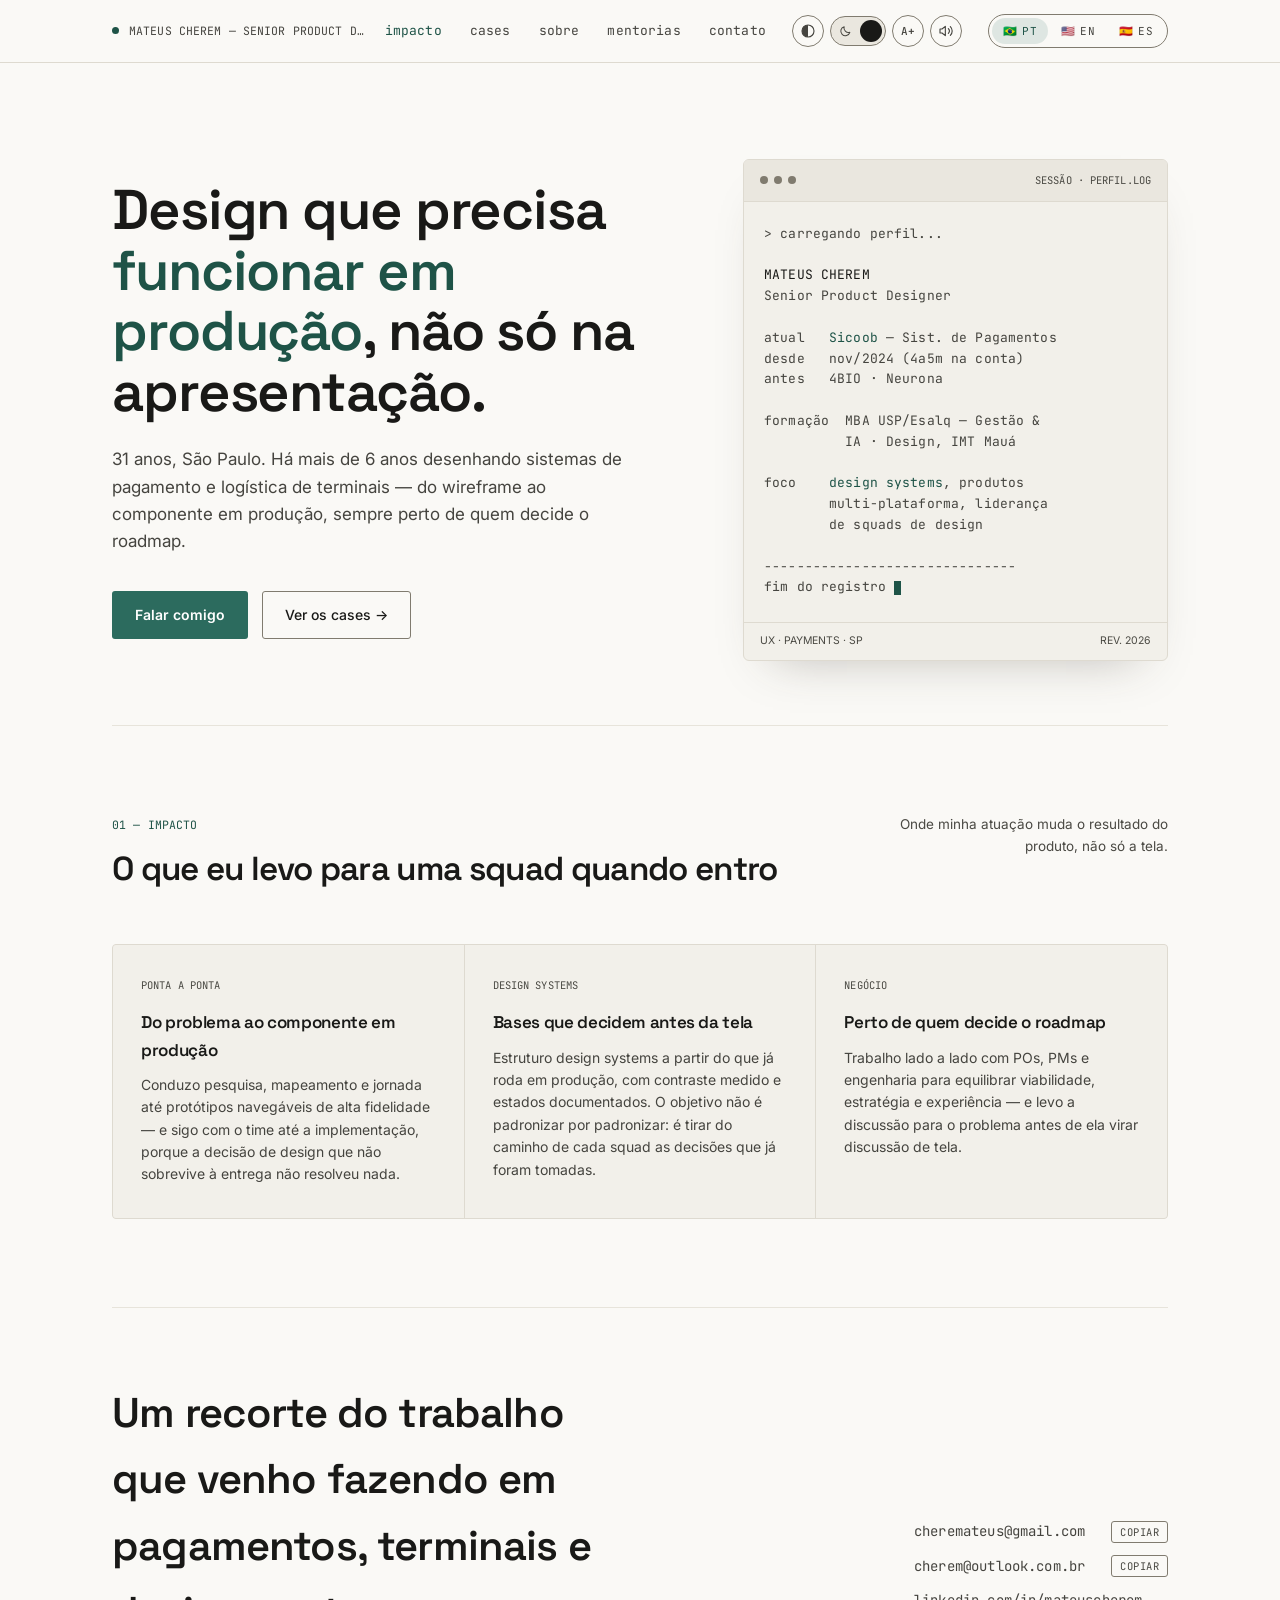
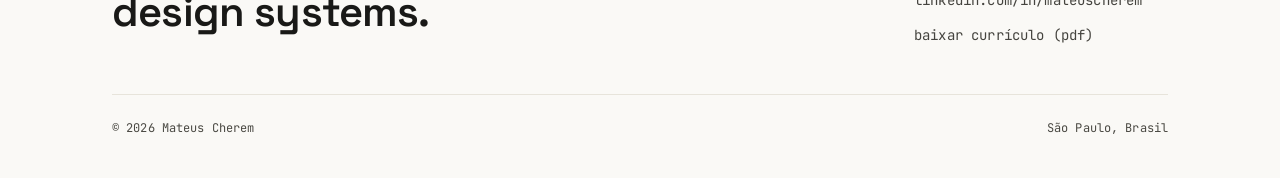
==== commit abbbf3fc: "Add files via upload" ====
--- a/index.html
+++ b/index.html
@@ -8,7 +8,692 @@
 <link rel="preconnect" href="https://fonts.googleapis.com">
 <link rel="preconnect" href="https://fonts.gstatic.com" crossorigin>
 <link href="https://fonts.googleapis.com/css2?family=Space+Grotesk:wght@400;500;600;700&family=Inter:wght@400;500;600&family=JetBrains+Mono:wght@400;500&display=swap" rel="stylesheet">
-<link rel="stylesheet" href="assets/styles.css">
+<style>
+/* ============================================================
+     PALETTE — every value below was measured against its own
+     surface. Ratios are noted so future edits keep the floor.
+     Body copy targets WCAG AAA (7:1); micro-labels never drop
+     below AAA on the darkest card they sit on; control borders
+     meet 1.4.11 Non-text Contrast (3:1).
+     ============================================================ */
+  :root{
+    --bg: #0E0F11;
+    --bg-raised: #16171A;
+    --bg-card: #1B1D20;
+
+    --line: #2A2C30;         /* decorative rules only — never a control edge */
+    --line-soft: #212327;
+    --line-strong: #6E7178;  /* 3.9:1 on --bg — borders of real controls */
+
+    --text: #F2F0EA;         /* 16.8:1 on --bg */
+    --text-dim: #BCC1C7;     /* 10.4:1 on --bg · 9.2:1 on --bg-card */
+    --text-faint: #A6ACB4;   /*  8.4:1 on --bg · 7.4:1 on --bg-card */
+
+    --accent: #4CA492;       /*  6.4:1 on --bg — surfaces + large text */
+    --accent-bright: #7FD4C2;/* 11.1:1 on --bg — links, small accent text */
+    --accent-dim: rgba(76,164,146,0.18);
+    --accent-ink: #07100F;   /*  6.5:1 on --accent — text sitting on accent */
+
+    --statusbar-bg: rgba(14,15,17,0.90);
+    --radius: 3px;
+    --font-scale: 1;
+  }
+
+  /* ---------- MODO CLARO ----------
+     Mesma disciplina do escuro: cada valor medido contra a superfície
+     em que aparece. Corpo em AAA, bordas de controle acima de 3:1. */
+  :root.light{
+    --bg: #FAF9F6;
+    --bg-raised: #F2F0EA;
+    --bg-card: #EAE7DF;
+
+    --line: #DEDAD0;
+    --line-soft: #E7E4DB;
+    --line-strong: #807B6F;   /* 4,0:1 no fundo · 3,4:1 no card */
+
+    --text: #191917;          /* 16,7:1 */
+    --text-dim: #45443F;      /*  9,3:1 · 7,9:1 no card */
+    --text-faint: #4A4943;    /*  8,6:1 · 7,3:1 no card */
+
+    --accent: #2C6B5E;        /*  5,9:1 — superfícies e texto grande */
+    --accent-bright: #1E5347; /*  8,4:1 — links e texto pequeno */
+    --accent-dim: rgba(44,107,94,0.13);
+    --accent-ink: #FFFFFF;    /*  6,2:1 sobre o accent */
+
+    --statusbar-bg: rgba(250,249,246,0.92);
+    --scrim: rgba(250,249,246,0.96);
+    --shot-shadow: rgba(60,55,45,0.16);
+  }
+  :root{ --scrim: rgba(5,6,7,0.94); --shot-shadow: rgba(0,0,0,0.9); }
+
+  .light .terminal{ box-shadow:0 24px 48px -30px rgba(60,55,45,0.35); }
+  .light .shot .zoom{ background:rgba(25,25,23,0.78); color:#FFFFFF; }
+  .light .book-cover{ background:
+      radial-gradient(120% 140% at 12% 0%, color-mix(in srgb, var(--accent) 16%, transparent) 0%, transparent 62%),
+      var(--bg-card); }
+  /* O alto contraste vence os dois modos. */
+  .high-contrast, .high-contrast.light{ color-scheme:dark; }
+
+  /* ---------- HIGH CONTRAST MODE ---------- */
+  :root.high-contrast{
+    --bg:#000000;
+    --bg-raised:#000000;
+    --bg-card:#000000;
+    --line:#FFFFFF;
+    --line-soft:#FFFFFF;
+    --line-strong:#FFFFFF;
+    --text:#FFFFFF;
+    --text-dim:#FFFFFF;
+    --text-faint:#FFFFFF;
+    --accent:#FFD400;
+    --accent-bright:#FFEA00;
+    --accent-dim:rgba(255,212,0,0.28);
+    --accent-ink:#000000;
+    --statusbar-bg:#000000;
+  }
+  .high-contrast .statusbar{ backdrop-filter:none; border-bottom-width:2px; }
+  .high-contrast .btn-primary{ color:#000000; font-weight:700; }
+  .high-contrast a{ text-decoration:underline; text-underline-offset:3px; }
+  .high-contrast .status-nav a, .high-contrast .footer-links a, .high-contrast .status-text{ text-decoration:none; }
+  .high-contrast .status-nav a[aria-current="page"]{ text-decoration:underline; }
+  .high-contrast .status-nav a:hover, .high-contrast .footer-links a:hover{ text-decoration:underline; }
+  .high-contrast .terminal, .high-contrast .h-card, .high-contrast .minor-card, .high-contrast .case-tags span{ border:1px solid #FFFFFF; }
+  .high-contrast .status-dot{ background:#FFEA00; }
+  .high-contrast .principle{ border-left-color:#FFFFFF; }
+  .high-contrast ::selection{ background:#FFEA00; color:#000000; }
+  .high-contrast .is-narrating{ outline:2px dashed #FFEA00; }
+
+
+  /* Users who already asked their OS for more contrast get it on load. */
+  @media (prefers-contrast: more){
+    :root:not(.light):not(.contrast-user-set){ --text-dim:#E4E6E9; --text-faint:#D2D6DA; --line-strong:#9AA0A6; }
+    :root.light:not(.contrast-user-set){ --text-dim:#2C2B27; --text-faint:#33322D; --line-strong:#5F5A50; }
+  }
+
+  *{ margin:0; padding:0; box-sizing:border-box; }
+  html{ scroll-behavior:smooth; font-size:calc(100% * var(--font-scale)); }
+
+  @media (prefers-reduced-motion: reduce){
+    html{ scroll-behavior:auto; }
+    *{ animation-duration:0.01ms !important; transition-duration:0.01ms !important; }
+  }
+
+  body{
+    background:var(--bg);
+    color:var(--text);
+    font-family:'Inter', sans-serif;
+    font-size:1rem;
+    line-height:1.6;
+    -webkit-font-smoothing:antialiased;
+  }
+
+  h1,h2,h3, .display{ font-family:'Space Grotesk', sans-serif; letter-spacing:-0.02em; }
+  .mono{ font-family:'JetBrains Mono', monospace; letter-spacing:0.01em; }
+  a{ color:inherit; text-decoration:none; }
+  ::selection{ background:var(--accent); color:var(--accent-ink); }
+  :focus-visible{ outline:3px solid var(--accent-bright); outline-offset:3px; border-radius:2px; }
+  .high-contrast :focus-visible{ outline:3px solid #FFEA00; outline-offset:2px; }
+
+  .wrap{ max-width:1120px; margin:0 auto; padding:0 32px; }
+  @media (max-width:640px){ .wrap{ padding:0 20px; } }
+
+  /* ---------- STATUS BAR ---------- */
+  .statusbar{
+    position:sticky; top:0; z-index:50;
+    background:var(--statusbar-bg);
+    backdrop-filter:blur(10px);
+    border-bottom:1px solid var(--line);
+  }
+  .statusbar-inner{
+    display:flex; align-items:center; justify-content:space-between;
+    padding:14px 32px; max-width:1120px; margin:0 auto; gap:16px;
+  }
+  @media (max-width:640px){ .statusbar-inner{ padding:14px 20px; } }
+
+  .status-left{ display:flex; align-items:center; gap:10px; min-width:0; }
+  .status-dot{
+    width:7px; height:7px; border-radius:50%;
+    background:var(--accent-bright);
+    animation:pulse 2.4s infinite; flex-shrink:0;
+  }
+  @keyframes pulse{
+    0%{ box-shadow:0 0 0 0 var(--accent-dim); }
+    70%{ box-shadow:0 0 0 7px transparent; }
+    100%{ box-shadow:0 0 0 0 transparent; }
+  }
+  .status-text{ font-size:0.7188rem; color:var(--text-dim); text-transform:uppercase; white-space:nowrap; overflow:hidden; text-overflow:ellipsis; }
+  @media (max-width:560px){ .status-text{ font-size:0.625rem; max-width:150px; } }
+  @media (max-width:400px){ .status-text{ display:none; } }
+
+  .status-right{ display:flex; align-items:center; gap:26px; }
+  .status-nav{ display:flex; gap:28px; }
+  .status-nav a{ font-size:0.8125rem; color:var(--text-dim); transition:color .2s ease; }
+  .status-nav a:hover{ color:var(--text); }
+  .status-nav a[aria-current="page"]{ color:var(--accent-bright); }
+  .mobile-nav a[aria-current="page"]{ color:var(--accent-bright); }
+  .status-text{ text-decoration:none; }
+  a.status-text:hover{ color:var(--text); }
+  @media (max-width:800px){ .status-nav{ display:none; } }
+
+  .lang-switch{
+    display:flex; align-items:center; gap:2px;
+    border:1px solid var(--line-strong); border-radius:20px;
+    padding:3px;
+  }
+  .lang-btn{
+    font-family:'JetBrains Mono', monospace;
+    font-size:0.6875rem; letter-spacing:0.03em;
+    padding:6px 11px; border-radius:16px;
+    color:var(--text-dim);
+    background:transparent; border:none; cursor:pointer;
+    transition:background .2s ease, color .2s ease;
+    display:flex; align-items:center; gap:5px;
+  }
+  .lang-btn:hover{ color:var(--text); }
+  .lang-btn.active{ background:var(--accent-dim); color:var(--accent-bright); }
+
+  .skip-link{
+    position:absolute; left:12px; top:-60px;
+    background:var(--accent-bright); color:var(--accent-ink);
+    padding:12px 18px; border-radius:4px;
+    font-size:0.8125rem; font-weight:600;
+    z-index:200; transition:top .2s ease;
+  }
+  .skip-link:focus{ top:12px; }
+
+  .a11y-toolbar{ display:flex; align-items:center; gap:6px; }
+  .a11y-btn{
+    display:flex; align-items:center; justify-content:center;
+    width:32px; height:32px;
+    border:1px solid var(--line-strong); border-radius:50%;
+    background:transparent; color:var(--text-dim);
+    cursor:pointer; font-size:0.8125rem; line-height:1;
+    transition:background .2s ease, color .2s ease, border-color .2s ease;
+    flex-shrink:0;
+  }
+  .a11y-btn:hover{ color:var(--text); border-color:var(--text-dim); }
+  .a11y-btn[aria-pressed="true"]{ background:var(--accent-dim); color:var(--accent-bright); border-color:var(--accent); }
+  .a11y-btn.speaking{ animation:speak-pulse 1.2s ease-in-out infinite; }
+  @keyframes speak-pulse{
+    0%, 100%{ box-shadow:0 0 0 0 var(--accent-dim); }
+    50%{ box-shadow:0 0 0 5px var(--accent-dim); }
+  }
+  .a11y-btn svg{ width:16px; height:16px; fill:none; stroke:currentColor; stroke-width:1.7; stroke-linecap:round; stroke-linejoin:round; }
+  .a11y-btn .glyph{ font-family:'JetBrains Mono', monospace; font-size:0.6875rem; font-weight:500; }
+
+
+  /* ---------- SWITCH DE TEMA ---------- */
+  .theme-switch{
+    position:relative; flex-shrink:0;
+    width:56px; height:30px; padding:0;
+    border:1px solid var(--line-strong); border-radius:15px;
+    background:var(--bg-card); cursor:pointer;
+    transition:border-color .2s ease, background .2s ease;
+  }
+  .theme-switch:hover{ border-color:var(--text-dim); }
+  .theme-switch .track{ position:absolute; inset:0; display:block; }
+  .theme-switch svg{
+    position:absolute; top:50%; width:13px; height:13px;
+    transform:translateY(-50%);
+    fill:none; stroke:currentColor; stroke-width:1.9;
+    stroke-linecap:round; stroke-linejoin:round;
+    transition:color .2s ease, opacity .2s ease;
+  }
+  .theme-switch .tw-moon{ left:8px;  color:var(--accent-bright); }
+  .theme-switch .tw-sun{  right:8px; color:var(--text-faint); }
+  .theme-switch[aria-checked="true"] .tw-moon{ color:var(--text-faint); }
+  .theme-switch[aria-checked="true"] .tw-sun{  color:var(--accent-bright); }
+  .theme-switch .thumb{
+    position:absolute; top:3px; left:3px;
+    width:22px; height:22px; border-radius:50%;
+    background:var(--text); 
+    transition:transform .24s cubic-bezier(.2,.8,.3,1);
+  }
+  .theme-switch[aria-checked="true"] .thumb{ transform:translateX(26px); }
+  @media (prefers-reduced-motion: reduce){ .theme-switch .thumb{ transition:none; } }
+  .high-contrast .theme-switch{ border:2px solid #FFFFFF; background:#000000; }
+  .high-contrast .theme-switch .thumb{ background:#FFEA00; }
+  @media (max-width:420px){ .theme-switch{ width:48px; height:26px; } .theme-switch .thumb{ width:18px; height:18px; } .theme-switch[aria-checked="true"] .thumb{ transform:translateX(22px); } }
+
+  /* Narration controls appear only while speech is active */
+  .narrate-group{ display:flex; align-items:center; gap:6px; }
+  .a11y-btn[hidden]{ display:none; }
+
+  /* Section currently being read aloud */
+  .is-narrating{
+    outline:2px solid var(--accent-bright);
+    outline-offset:8px;
+    border-radius:4px;
+    scroll-margin-top:96px;
+  }
+
+  /* ---------- MOBILE NAV (replaces the nav that used to just vanish) ---------- */
+  .menu-btn{ display:none; }
+  @media (max-width:800px){
+    .menu-btn{
+      display:flex; align-items:center; justify-content:center;
+      width:32px; height:32px; border:1px solid var(--line-strong); border-radius:50%;
+      background:transparent; color:var(--text-dim); cursor:pointer; flex-shrink:0;
+    }
+    .menu-btn[aria-expanded="true"]{ background:var(--accent-dim); color:var(--accent-bright); border-color:var(--accent); }
+    .menu-btn svg{ width:16px; height:16px; fill:none; stroke:currentColor; stroke-width:1.8; stroke-linecap:round; }
+  }
+  .mobile-nav{
+    display:none;
+    border-top:1px solid var(--line);
+    background:var(--bg-raised);
+  }
+  .mobile-nav.open{ display:block; }
+  @media (min-width:801px){ .mobile-nav.open{ display:none; } }
+  .mobile-nav ul{ list-style:none; max-width:1120px; margin:0 auto; padding:8px 20px 16px; }
+  .mobile-nav a{
+    display:block; padding:12px 4px; font-size:0.9375rem; color:var(--text-dim);
+    border-bottom:1px solid var(--line-soft);
+  }
+  .mobile-nav a:hover, .mobile-nav a:focus-visible{ color:var(--accent-bright); }
+
+  /* ---------- FOOTER CONTACT ROWS ---------- */
+  .contact-row{ display:flex; align-items:center; gap:10px; }
+  .copy-btn{
+    border:1px solid var(--line-strong); background:transparent; color:var(--text-faint);
+    border-radius:3px; font-size:0.6562rem; padding:3px 8px; cursor:pointer;
+    font-family:'JetBrains Mono', monospace; text-transform:uppercase; letter-spacing:0.04em;
+    transition:color .2s ease, border-color .2s ease;
+    flex-shrink:0;
+  }
+  .copy-btn:hover{ color:var(--text); border-color:var(--text-dim); }
+  .copy-btn.done{ color:var(--accent-bright); border-color:var(--accent); }
+
+  /* ---------- SCREEN-READER UTILITIES ---------- */
+  .sr-only{
+    position:absolute; width:1px; height:1px; padding:0; margin:-1px;
+    overflow:hidden; clip:rect(0 0 0 0); white-space:nowrap; border:0;
+  }
+
+  /* Without JS the reveal animation would leave the page blank — opt in instead. */
+  html.js .reveal{ opacity:0; transform:translateY(18px); }
+
+  /* ---------- HERO ---------- */
+  .hero{ padding:96px 0 64px; display:grid; grid-template-columns:1.15fr 0.85fr; gap:56px; align-items:center; }
+  @media (max-width:900px){ .hero{ grid-template-columns:1fr; padding:56px 0 48px; } }
+
+
+  .hero h1{ font-size:clamp(2.1rem, 4.6vw, 3.5rem); font-weight:600; line-height:1.08; color:var(--text); max-width:640px; }
+  .hero h1 .accent{ color:var(--accent-bright); }
+  .hero p.lede{ margin-top:24px; font-size:1.0625rem; color:var(--text-dim); max-width:520px; }
+  .hero-cta{ margin-top:36px; display:flex; gap:14px; flex-wrap:wrap; }
+
+  .btn{ display:inline-flex; align-items:center; gap:8px; padding:12px 22px; font-size:0.875rem; font-weight:500; border-radius:var(--radius); transition:transform .18s ease, background .18s ease, border-color .18s ease; border:1px solid transparent; }
+  .btn-primary{ background:var(--accent); color:var(--accent-ink); font-weight:600; }
+  .btn-primary:hover{ background:var(--accent-bright); transform:translateY(-1px); }
+  .btn-ghost{ border-color:var(--line-strong); color:var(--text); }
+  .btn-ghost:hover{ border-color:var(--text-dim); transform:translateY(-1px); }
+
+  .terminal{ background:var(--bg-raised); border:1px solid var(--line); border-radius:6px; overflow:hidden; box-shadow:0 30px 60px -30px rgba(0,0,0,0.6); }
+  .terminal-head{ display:flex; align-items:center; justify-content:space-between; padding:12px 16px; border-bottom:1px solid var(--line); background:var(--bg-card); }
+  .terminal-head .dots{ display:flex; gap:6px; }
+  .terminal-head .dots span{ width:8px; height:8px; border-radius:50%; background:var(--line-strong); }
+  .terminal-head .label{ font-size:0.6562rem; color:var(--text-faint); text-transform:uppercase; }
+  .terminal-body{ padding:22px 20px 24px; font-size:0.8125rem; color:var(--text-dim); min-height:220px; }
+  .terminal-body .line{ display:block; white-space:pre; }
+  html.js .terminal-body .line{ opacity:0; }
+  .terminal-body .hl{ color:var(--accent-bright); }
+  .terminal-body .strong{ color:var(--text); }
+  .cursor{ display:inline-block; width:7px; height:14px; background:var(--accent-bright); vertical-align:middle; animation:blink 1s step-end infinite; }
+  @keyframes blink{ 50%{ opacity:0; } }
+  .terminal-foot{ border-top:1px solid var(--line); padding:10px 16px; display:flex; justify-content:space-between; font-size:0.6562rem; color:var(--text-faint); text-transform:uppercase; }
+
+  /* ---------- SECTION SHARED ---------- */
+  section{ padding:88px 0; border-top:1px solid var(--line-soft); }
+  section:first-of-type{ border-top:none; }
+  .section-head{ display:flex; align-items:baseline; justify-content:space-between; gap:24px; margin-bottom:48px; flex-wrap:wrap; }
+  .section-tag{ font-size:0.7188rem; color:var(--accent-bright); text-transform:uppercase; }
+  .section-head h1, .section-head h2{ font-size:clamp(1.5rem, 2.6vw, 2.1rem); font-weight:600; margin-top:8px; }
+  .section-note{ font-size:0.8438rem; color:var(--text-faint); max-width:280px; text-align:right; }
+  @media (max-width:640px){ .section-note{ text-align:left; } }
+
+  .reveal{ transition:opacity .7s ease, transform .7s ease; }
+  .reveal.in{ opacity:1 !important; transform:translateY(0) !important; }
+
+  /* ---------- HIGHLIGHTS ---------- */
+  .highlights{ display:grid; grid-template-columns:repeat(3, 1fr); gap:1px; background:var(--line); border:1px solid var(--line); border-radius:4px; overflow:hidden; }
+  @media (max-width:800px){ .highlights{ grid-template-columns:1fr; } }
+  .h-card{ background:var(--bg-raised); padding:32px 28px; }
+  .h-card .tag{ font-size:0.6562rem; color:var(--text-faint); text-transform:uppercase; margin-bottom:16px; }
+  .h-card h3{ font-size:1.0625rem; font-weight:600; margin-bottom:10px; }
+  .h-card p{ font-size:0.875rem; color:var(--text-dim); }
+
+  /* ---------- CASES ---------- */
+  .case{ display:grid; grid-template-columns:0.9fr 1.4fr; gap:48px; padding:40px 0; }
+  .case + .case{ border-top:1px solid var(--line-soft); }
+  @media (max-width:860px){ .case{ grid-template-columns:1fr; gap:24px; } }
+  .case-meta{ position:relative; }
+  .case-device{ margin-top:32px; }
+  .case-device img{ width:100%; max-width:268px; height:auto; display:block; }
+  .case-device figcaption{
+    margin-top:12px; max-width:268px;
+    font-size:0.6875rem; color:var(--text-faint);
+    text-transform:uppercase; letter-spacing:0.05em;
+  }
+  @media (max-width:860px){
+    .case-device{ margin-top:24px; }
+    .case-device img{ max-width:190px; }
+  }
+  .case-id{ font-size:0.75rem; color:var(--accent-bright); margin-bottom:14px; display:block; }
+  .case-meta h3{ font-size:1.375rem; font-weight:600; margin-bottom:10px; line-height:1.25; }
+  .case-meta .sub{ font-size:0.8125rem; color:var(--text-faint); margin-bottom:18px; }
+  .case-tags{ display:flex; flex-wrap:wrap; gap:8px; }
+  .case-tags span{ font-size:0.6875rem; color:var(--text-dim); border:1px solid var(--line-strong); padding:4px 9px; border-radius:20px; }
+  .case-block{ margin-bottom:20px; }
+  .case-block .label{ font-size:0.6875rem; color:var(--text-faint); text-transform:uppercase; margin-bottom:8px; display:block; }
+  .case-block p{ font-size:0.9062rem; color:var(--text-dim); }
+  .case-block ul{ margin-top:6px; padding-left:18px; }
+  .case-block li{ font-size:0.9062rem; color:var(--text-dim); margin-bottom:4px; }
+
+  .minor-grid{ display:grid; grid-template-columns:repeat(3,1fr); gap:1px; background:var(--line); border:1px solid var(--line); border-radius:4px; overflow:hidden; margin-top:8px; }
+  @media (max-width:800px){ .minor-grid{ grid-template-columns:1fr; } }
+  .minor-card{ background:var(--bg-raised); padding:24px; }
+  .minor-card .k{ font-size:0.6562rem; color:var(--text-faint); text-transform:uppercase; margin-bottom:8px; }
+  .minor-card h4{ font-size:0.9375rem; font-weight:600; margin-bottom:6px; }
+  .minor-card p{ font-size:0.8125rem; color:var(--text-dim); }
+  .other-work{ margin-top:72px; padding-top:40px; border-top:1px solid var(--line); }
+  .minor-label{ font-size:0.6875rem; color:var(--text-faint); text-transform:uppercase; display:block; margin-bottom:12px; }
+
+  /* ---------- ABOUT / PHILOSOPHY ---------- */
+  .about-grid{ display:grid; grid-template-columns:0.8fr 1.2fr; gap:56px; }
+  @media (max-width:860px){ .about-grid{ grid-template-columns:1fr; gap:32px; } }
+  .about-grid p{ font-size:0.9688rem; color:var(--text-dim); margin-bottom:16px; }
+  .about-grid p strong{ color:var(--text); font-weight:600; }
+  .principles{ display:flex; flex-direction:column; gap:22px; }
+  .principle{ padding-left:20px; border-left:2px solid var(--line-strong); transition:border-color .25s ease; }
+  .principle:hover{ border-color:var(--accent); }
+  .principle h4{ font-size:0.9375rem; font-weight:600; margin-bottom:6px; }
+  .principle p{ font-size:0.875rem; color:var(--text-dim); }
+
+  .timeline{ margin-top:40px; }
+  .track .timeline{ margin-top:0; }
+  .tl-row{ display:grid; grid-template-columns:110px 1fr; gap:20px; padding:16px 0; border-top:1px solid var(--line-soft); }
+  .tl-row:last-child{ border-bottom:1px solid var(--line-soft); }
+  .tl-when{ font-size:0.75rem; color:var(--text-faint); }
+  .tl-what h4{ font-size:0.9062rem; font-weight:600; }
+  .tl-what p{ font-size:0.8125rem; color:var(--text-dim); margin-top:3px; }
+
+
+
+/* ---------- GALERIA DE TELAS ---------- */
+  .gallery{ margin:36px 0 8px; }
+  .gallery-group + .gallery-group{ margin-top:28px; }
+  .gallery-group h4{
+    font-size:0.625rem; text-transform:uppercase; letter-spacing:0.08em;
+    color:var(--text-faint); margin-bottom:12px;
+    display:flex; align-items:center; gap:10px;
+  }
+  .gallery-group h4::after{ content:""; flex:1; height:1px; background:var(--line); }
+
+  .shots-grid{ display:grid; gap:14px; grid-template-columns:repeat(5, 1fr); }
+  .shots-grid.wide{ grid-template-columns:repeat(2, 1fr); }
+  .shots-grid.pair{ grid-template-columns:repeat(2, minmax(0,220px)); }
+  @media (max-width:980px){
+    .shots-grid{ grid-template-columns:repeat(3, 1fr); }
+    .shots-grid.wide{ grid-template-columns:1fr; }
+  }
+  @media (max-width:560px){
+    .shots-grid{ grid-template-columns:repeat(2, 1fr); }
+    .shots-grid.pair{ grid-template-columns:repeat(2, 1fr); }
+  }
+
+  .shot{
+    display:block; position:relative; background:var(--bg-raised);
+    border:1px solid var(--line); border-radius:8px; padding:10px;
+    transition:border-color .2s ease, transform .2s ease;
+  }
+  .shot:hover, .shot:focus-visible{ border-color:var(--accent); transform:translateY(-2px); }
+  .shot img{ width:100%; height:auto; display:block; border-radius:4px; }
+  /* Todas as telas foram normalizadas para a mesma moldura, com fundo
+     transparente. O aspect-ratio garante o mesmo card mesmo se uma
+     imagem for trocada depois por outra de proporção diferente. */
+  .shots-grid:not(.wide) .shot img{ aspect-ratio:780/1500; object-fit:contain; }
+  .shots-grid.wide .shot img{ aspect-ratio:1440/1472; object-fit:contain; }
+  .shots-grid.solo{ grid-template-columns:minmax(0, 720px); }
+  .shots-grid.solo .shot img{ aspect-ratio:1400/1000; object-fit:contain; }
+  .shots-grid.ds{ grid-template-columns:repeat(2, 1fr); }
+  .shots-grid.ds .shot img{ aspect-ratio:1200/860; object-fit:contain; }
+  @media (max-width:700px){ .shots-grid.ds{ grid-template-columns:1fr; } }
+  .shot-name{
+    display:block; margin-top:9px; font-size:0.625rem; color:var(--text-faint);
+    text-transform:uppercase; letter-spacing:0.05em;
+  }
+  .shot .zoom{
+    position:absolute; top:18px; right:18px;
+    width:26px; height:26px; border-radius:50%;
+    background:rgba(10,11,12,0.72); color:#fff;
+    display:flex; align-items:center; justify-content:center;
+    opacity:0; transition:opacity .2s ease;
+  }
+  .shot:hover .zoom, .shot:focus-visible .zoom{ opacity:1; }
+  .shot .zoom svg{ width:13px; height:13px; fill:none; stroke:currentColor; stroke-width:2; stroke-linecap:round; }
+  .gallery figcaption{ font-size:0.8125rem; color:var(--text-faint); margin-top:20px; max-width:640px; }
+  .high-contrast .shot{ border:1px solid #FFFFFF; }
+
+  /* ---------- LIGHTBOX ---------- */
+  .lightbox{
+    position:fixed; inset:0; z-index:120;
+    background:var(--scrim);
+    display:none; grid-template-rows:auto 1fr auto;
+  }
+  .lightbox.open{ display:grid; }
+
+  .lightbox-head{
+    display:flex; align-items:center; justify-content:space-between;
+    gap:16px; padding:16px 22px;
+  }
+  .lightbox-meta{ min-width:0; }
+  .lightbox-group{ font-size:0.625rem; text-transform:uppercase; letter-spacing:0.08em; color:var(--accent-bright); }
+  .lightbox-counter{ font-family:'JetBrains Mono', monospace; font-size:0.6875rem; color:var(--text-faint); margin-top:3px; }
+  .lightbox-tools{ display:flex; align-items:center; gap:8px; flex-shrink:0; }
+
+  .lb-btn{
+    width:36px; height:36px; flex-shrink:0;
+    border:1px solid var(--line-strong); border-radius:50%;
+    background:transparent; color:var(--text-dim); cursor:pointer;
+    display:flex; align-items:center; justify-content:center;
+  }
+  .lb-btn:hover{ color:var(--text); border-color:var(--text-dim); }
+  .lb-btn svg{ width:16px; height:16px; fill:none; stroke:currentColor; stroke-width:1.8; stroke-linecap:round; stroke-linejoin:round; }
+  .lb-btn[hidden]{ display:none; }
+
+  .lightbox-stage{
+    position:relative; display:flex; align-items:center; justify-content:center;
+    padding:0 22px; min-height:0;
+  }
+  .lightbox-stage img{
+    max-width:100%; max-height:100%;
+    object-fit:contain; border-radius:6px;
+    transition:opacity .18s ease;
+    box-shadow:0 30px 80px -40px var(--shot-shadow);
+  }
+  .lightbox-nav{
+    position:absolute; top:50%; transform:translateY(-50%);
+    width:44px; height:44px;
+    background:var(--statusbar-bg);
+  }
+  .lightbox-nav.prev{ left:14px; }
+  .lightbox-nav.next{ right:14px; }
+  @media (max-width:640px){
+    .lightbox-nav{ display:none; }   /* swipe cobre isso no toque */
+    .lightbox-stage{ padding:0 10px; }
+  }
+
+  .lightbox-foot{ padding:14px 22px 18px; }
+  .lightbox-caption{ font-size:0.8125rem; color:var(--text-dim); max-width:70ch; margin:0 auto 12px; text-align:center; }
+  .lightbox-rail{
+    display:flex; gap:8px; overflow-x:auto; padding-bottom:4px;
+    justify-content:flex-start; scrollbar-width:thin;
+  }
+  @media (min-width:900px){ .lightbox-rail{ justify-content:center; } }
+  .lightbox-rail[hidden]{ display:none; }
+  .lightbox-rail button{
+    flex:0 0 auto; width:44px; height:56px; padding:0;
+    border:1px solid var(--line); border-radius:4px; overflow:hidden;
+    background:var(--bg-raised); cursor:pointer; opacity:0.5;
+    transition:opacity .2s ease, border-color .2s ease;
+  }
+  .lightbox-rail button:hover{ opacity:0.85; }
+  .lightbox-rail button[aria-current="true"]{ opacity:1; border-color:var(--accent-bright); }
+  .lightbox-rail img{ width:100%; height:100%; object-fit:cover; object-position:top; display:block; }
+  .high-contrast .lightbox, .high-contrast .reader-overlay{ background:#000000; }
+  .high-contrast .lightbox-rail button[aria-current="true"]{ border-color:#FFEA00; border-width:2px; }
+
+  /* ---------- ABOUT: SPLIT TRACKS ---------- */
+  .tracks{ display:grid; grid-template-columns:1fr 1fr; gap:48px; margin-top:44px; }
+  @media (max-width:860px){ .tracks{ grid-template-columns:1fr; gap:36px; } }
+  .track h3{
+    font-size:0.6875rem; color:var(--accent-bright);
+    text-transform:uppercase; letter-spacing:0.08em; margin-bottom:18px;
+  }
+
+  /* ---------- MENTORIAS ---------- */
+  .books{ display:grid; grid-template-columns:repeat(3, 1fr); gap:20px; }
+  @media (max-width:900px){ .books{ grid-template-columns:1fr; } }
+
+  .book-card{
+    display:flex; flex-direction:column; gap:14px; text-align:left;
+    background:var(--bg-raised); border:1px solid var(--line);
+    border-radius:8px; padding:24px 22px 22px;
+    color:inherit; font:inherit; cursor:pointer;
+    transition:border-color .2s ease, transform .2s ease;
+  }
+  .book-card:hover, .book-card:focus-visible{ border-color:var(--accent); transform:translateY(-2px); }
+  .high-contrast .book-card{ border:1px solid #FFFFFF; }
+
+  .book-cover{
+    position:relative; height:150px; border-radius:6px; overflow:hidden;
+    border:1px solid var(--line-strong);
+    background:
+      radial-gradient(120% 140% at 12% 0%, color-mix(in srgb, var(--accent) 22%, transparent) 0%, transparent 62%),
+      var(--bg-card);
+    color:var(--accent-bright);
+    display:block;
+  }
+  .book-cover svg{ position:absolute; inset:0; width:100%; height:100%; display:block; }
+  .book-cover-tag{
+    position:absolute; left:14px; bottom:12px;
+    font-family:'JetBrains Mono', monospace; font-size:0.625rem;
+    letter-spacing:0.09em; text-transform:uppercase;
+    color:var(--accent-ink); background:var(--accent-bright);
+    padding:3px 9px; border-radius:3px;
+  }
+  .book-card:hover .book-cover, .book-card:focus-visible .book-cover{ border-color:var(--accent); }
+  .high-contrast .book-cover{ background:#000000; border-color:#FFFFFF; color:#FFEA00; }
+  .high-contrast .book-cover-tag{ background:#FFEA00; color:#000000; }
+
+  .book-level{ font-size:0.625rem; text-transform:uppercase; letter-spacing:0.07em; color:var(--text-faint); }
+  .book-card h3{ font-size:1.0625rem; font-weight:600; line-height:1.3; }
+  .book-card p{ font-size:0.875rem; color:var(--text-dim); }
+  .book-meta{ font-size:0.6875rem; color:var(--text-faint); margin-top:auto; padding-top:6px; }
+
+  /* ---------- READER ---------- */
+  .reader-overlay{
+    position:fixed; inset:0; z-index:100;
+    background:var(--scrim);
+    display:none; align-items:center; justify-content:center;
+    padding:24px;
+  }
+  .reader-overlay.open{ display:flex; }
+  @media (max-width:640px){ .reader-overlay{ padding:0; } }
+
+  .reader{
+    background:var(--bg); border:1px solid var(--line-strong);
+    border-radius:8px; width:min(1000px, 100%); max-height:100%;
+    display:grid; grid-template-rows:auto 1fr auto; overflow:hidden;
+  }
+  @media (max-width:640px){ .reader{ border-radius:0; height:100%; } }
+
+  .reader-head{
+    display:flex; align-items:flex-start; justify-content:space-between; gap:16px;
+    padding:20px 24px; border-bottom:1px solid var(--line);
+  }
+  .reader-head .lvl{ font-size:0.625rem; text-transform:uppercase; letter-spacing:0.07em; color:var(--accent-bright); }
+  .reader-head h2{ font-size:1.125rem; font-weight:600; margin-top:4px; }
+  .reader-close{
+    width:34px; height:34px; flex-shrink:0;
+    border:1px solid var(--line-strong); border-radius:50%;
+    background:transparent; color:var(--text-dim); cursor:pointer;
+    display:flex; align-items:center; justify-content:center;
+  }
+  .reader-close:hover{ color:var(--text); border-color:var(--text-dim); }
+  .reader-close svg{ width:15px; height:15px; stroke:currentColor; stroke-width:1.8; fill:none; stroke-linecap:round; }
+
+  .reader-body{ display:grid; grid-template-columns:230px 1fr; min-height:0; }
+  @media (max-width:760px){ .reader-body{ grid-template-columns:1fr; } }
+
+  .reader-toc{ border-right:1px solid var(--line); padding:18px 14px; overflow-y:auto; }
+  @media (max-width:760px){
+    .reader-toc{ border-right:none; border-bottom:1px solid var(--line); max-height:132px; }
+  }
+  .reader-toc ol{ list-style:none; counter-reset:ch; }
+  .reader-toc button{
+    counter-increment:ch;
+    display:flex; gap:10px; width:100%; text-align:left;
+    background:transparent; border:none; cursor:pointer;
+    color:var(--text-dim); font:inherit; font-size:0.8125rem;
+    padding:9px 10px; border-radius:4px; line-height:1.35;
+  }
+  .reader-toc button::before{
+    content:counter(ch, decimal-leading-zero);
+    font-family:'JetBrains Mono', monospace; font-size:0.625rem;
+    color:var(--text-faint); padding-top:3px;
+  }
+  .reader-toc button:hover{ color:var(--text); background:var(--bg-raised); }
+  .reader-toc button[aria-current="true"]{ background:var(--accent-dim); color:var(--accent-bright); }
+  .reader-toc button[aria-current="true"]::before{ color:var(--accent-bright); }
+
+  .reader-content{ padding:32px 40px 40px; overflow-y:auto; }
+  @media (max-width:640px){ .reader-content{ padding:24px 20px 32px; } }
+  .reader-content h3{ font-size:1.375rem; font-weight:600; margin-bottom:20px; line-height:1.25; }
+  .reader-content p{ font-size:1rem; color:var(--text-dim); margin-bottom:18px; max-width:62ch; }
+  .reader-content p.reading{
+    color:var(--text);
+    box-shadow:-14px 0 0 -11px var(--accent-bright);
+    padding-left:14px; margin-left:-14px;
+    scroll-margin:80px;
+  }
+  .reader-note{
+    font-size:0.8125rem; color:var(--text-faint);
+    border-left:2px solid var(--line-strong); padding-left:14px; margin-bottom:24px;
+  }
+
+  .reader-foot{
+    display:flex; align-items:center; justify-content:space-between; gap:14px;
+    padding:14px 24px; border-top:1px solid var(--line); flex-wrap:wrap;
+  }
+  .reader-progress{ font-size:0.6875rem; color:var(--text-faint); font-family:'JetBrains Mono', monospace; }
+  .reader-actions{ display:flex; align-items:center; gap:8px; }
+  .reader-btn{
+    display:inline-flex; align-items:center; gap:7px;
+    border:1px solid var(--line-strong); background:transparent;
+    color:var(--text-dim); border-radius:3px; cursor:pointer;
+    font:inherit; font-size:0.8125rem; padding:7px 13px;
+    transition:color .2s ease, border-color .2s ease;
+  }
+  .reader-btn:hover:not(:disabled){ color:var(--text); border-color:var(--text-dim); }
+  .reader-btn:disabled{ opacity:0.4; cursor:not-allowed; }
+  .reader-btn svg{ width:14px; height:14px; fill:none; stroke:currentColor; stroke-width:1.7; stroke-linecap:round; stroke-linejoin:round; }
+  .reader-btn.audio[aria-pressed="true"]{ color:var(--accent-bright); border-color:var(--accent); background:var(--accent-dim); }
+  .high-contrast .reader{ border:2px solid #FFFFFF; }
+
+  /* ---------- FOOTER ---------- */
+  footer{ padding:72px 0 40px; border-top:1px solid var(--line-soft); }
+  .footer-top{ display:flex; justify-content:space-between; align-items:flex-end; flex-wrap:wrap; gap:32px; margin-bottom:48px; }
+  .footer-top h2{ font-size:clamp(1.7rem, 4vw, 2.6rem); font-weight:600; max-width:520px; }
+  .footer-links{ display:flex; flex-direction:column; gap:12px; }
+  .footer-links a{ font-size:0.875rem; color:var(--text-dim); display:flex; align-items:center; gap:8px; transition:color .2s ease; }
+  .footer-links a:hover{ color:var(--accent-bright); }
+  .footer-links a::after{ content:"→"; opacity:0; transform:translateX(-4px); transition:opacity .2s ease, transform .2s ease; }
+  .footer-links a:hover::after{ opacity:1; transform:translateX(0); }
+  .footer-bottom{ display:flex; justify-content:space-between; align-items:center; padding-top:24px; border-top:1px solid var(--line-soft); font-size:0.75rem; color:var(--text-faint); flex-wrap:wrap; gap:12px; }
+
+</style>
 <script>
 /* Applied before first paint so the page never flashes the wrong theme. */
 (function(){
@@ -18,6 +703,10 @@
     if(c==="1") d.classList.add("high-contrast");
     if(c!==null) d.classList.add("contrast-user-set");
     if(localStorage.getItem("mc_portfolio_textsize")==="1") d.style.setProperty("--font-scale","1.25");
+    var t=localStorage.getItem("mc_portfolio_theme");
+    if(t){ d.classList.add("theme-user-set"); if(t==="light") d.classList.add("light"); }
+    else if(window.matchMedia&&window.matchMedia("(prefers-color-scheme: light)").matches){ d.classList.add("light"); }
+    d.style.colorScheme = d.classList.contains("light") ? "light" : "dark";
     var l=localStorage.getItem("mc_portfolio_lang");
     if(l==="en") d.lang="en-US"; else if(l==="es") d.lang="es-ES";
     d.classList.add("js");
@@ -50,6 +739,13 @@
       <div class="a11y-toolbar" role="group" id="a11y-toolbar" aria-label="Ferramentas de acessibilidade">
         <button type="button" id="contrast-btn" class="a11y-btn" aria-pressed="false" aria-label="Ativar alto contraste" title="Alto contraste">
           <svg viewBox="0 0 24 24" aria-hidden="true" focusable="false"><circle cx="12" cy="12" r="9"/><path d="M12 3a9 9 0 0 0 0 18z" fill="currentColor" stroke="none"/></svg>
+        </button>
+        <button type="button" id="theme-switch" class="theme-switch" role="switch" aria-checked="false" aria-label="Modo claro" title="Modo claro">
+          <span class="track" aria-hidden="true">
+            <svg class="tw-moon" viewBox="0 0 24 24" focusable="false"><path d="M20 14.5A8.5 8.5 0 0 1 9.5 4a8.5 8.5 0 1 0 10.5 10.5z"/></svg>
+            <svg class="tw-sun" viewBox="0 0 24 24" focusable="false"><circle cx="12" cy="12" r="4.4"/><path d="M12 2.6v2.2M12 19.2v2.2M2.6 12h2.2M19.2 12h2.2M5.4 5.4l1.6 1.6M17 17l1.6 1.6M18.6 5.4L17 7M7 17l-1.6 1.6"/></svg>
+            <span class="thumb"></span>
+          </span>
         </button>
         <button type="button" id="textsize-btn" class="a11y-btn" aria-pressed="false" aria-label="Aumentar o tamanho do texto" title="Tamanho do texto">
           <span class="glyph" aria-hidden="true">A+</span>
@@ -139,24 +835,24 @@
         <div class="section-tag mono">01 — <span data-i18n="sectionTagImpact">impacto</span></div>
         <h2 id="highlights-heading" data-i18n="highlightsHeading">O que eu levo para uma squad quando entro</h2>
       </div>
-      <p class="section-note" data-i18n="highlightsNote">Áreas onde minha atuação muda o resultado do produto, não só a tela.</p>
+      <p class="section-note" data-i18n="highlightsNote">Onde minha atuação muda o resultado do produto, não só a tela.</p>
     </div>
 
     <div class="highlights reveal">
       <div class="h-card">
         <div class="tag mono" data-i18n="h1Tag">ponta a ponta</div>
         <h3 data-i18n="h1Title">Do problema ao componente em produção</h3>
-        <p data-i18n="h1Text">Conduzo pesquisa, mapeamento e jornada até protótipos navegáveis de alta fidelidade — e acompanho a implementação para o resultado não se perder na entrega ao time de desenvolvimento.</p>
+        <p data-i18n="h1Text">Conduzo pesquisa, mapeamento e jornada até protótipos navegáveis de alta fidelidade — e sigo com o time até a implementação, porque a decisão de design que não sobrevive à entrega não resolveu nada.</p>
       </div>
       <div class="h-card">
         <div class="tag mono" data-i18n="h2Tag">design systems</div>
-        <h3 data-i18n="h2Title">Consistência que escala entre squads</h3>
-        <p data-i18n="h2Text">Estruturei e curei design systems e style guides usados por múltiplos times e produtos ao mesmo tempo — inclusive uma base multimarca reaproveitada por diferentes parceiros comerciais.</p>
+        <h3 data-i18n="h2Title">Bases que decidem antes da tela</h3>
+        <p data-i18n="h2Text">Estruturo design systems a partir do que já roda em produção, com contraste medido e estados documentados. O objetivo não é padronizar por padronizar: é tirar do caminho de cada squad as decisões que já foram tomadas.</p>
       </div>
       <div class="h-card">
         <div class="tag mono" data-i18n="h3Tag">negócio</div>
         <h3 data-i18n="h3Title">Perto de quem decide o roadmap</h3>
-        <p data-i18n="h3Text">Trabalho lado a lado com POs e PMs para equilibrar viabilidade técnica, estratégia de produto e experiência — traduzindo posicionamento de marca em decisões de interface.</p>
+        <p data-i18n="h3Text">Trabalho lado a lado com POs, PMs e engenharia para equilibrar viabilidade, estratégia e experiência — e levo a discussão para o problema antes de ela virar discussão de tela.</p>
       </div>
     </div>
   </section>
@@ -189,6 +885,1717 @@
   </footer>
 </div>
 
-<script src="assets/app.js"></script>
+<script>
+/* ============ I18N DICTIONARY ============ */
+const translations = {
+  pt: {
+    sectionTagCases: "cases",
+    casesHeading: "Projetos que sustentam essa fala",
+    casesNote: "Cinco frentes que liderei na Ger7 Sistemas e três plataformas de adquirência no Sicoob. Use as abas para navegar por cliente.",
+    labelProblem: "Problema",
+    labelAction: "Minha atuação",
+    labelResult: "Resultado",
+    tabGer7: "Ger7 Sistemas",
+    tabSicoob: "Sicoob",
+    tabsLabel: "Cases por cliente",
+    tabGer7Count: "5 cases",
+    tabSicoobCount: "3 cases",
+    annTab: "Aba selecionada:",
+    g1Id: "GER7 · 01",
+    g1Title: "Launcher, widgets e Ger7 Store",
+    g1Sub: "Ger7 Sistemas · Android POS · software de terminal",
+    g1Tag1: "Launcher",
+    g1Tag2: "Loja de aplicativos",
+    g1Tag3: "Android POS",
+    g1Problem: "O terminal chega ao lojista como hardware genérico rodando Android puro. Sem uma camada própria, o aparelho se comporta como um tablet: o lojista se perde em ajustes de sistema que não são dele, e cada aplicativo do ecossistema depende de um técnico com o equipamento em mãos para ser instalado.",
+    g1Action: "Liderei essa camada de ponta a ponta, com engenharia e com o time de campo. Uma decisão simples orientou cada tela: tratar o aparelho como produto, não como um Android com aplicativos soltos por cima.",
+    g1Li1: "Home com widgets de relógio, clima e previsão, sobre papel de parede próprio",
+    g1Li2: "Central de controle e ajustes do aparelho no vocabulário do lojista",
+    g1Li3: "Modo técnico atrás de autenticação, separando quem instala de quem vende",
+    g1Li4: "Ger7 Store com catálogo, busca, ficha de aplicativo e atualização no próprio terminal",
+    g1Result: "O terminal ganhou um caminho único e previsível: pagamento, aplicativos e ajustes no mesmo lugar. Publicar ou atualizar um aplicativo deixou de exigir deslocamento até o cliente, e a base de componentes criada aqui virou o ponto de partida das outras frentes.",
+    g1Caption: "Nove telas do launcher e da Ger7 Store. Clique para percorrer a galeria.",
+    g2Id: "GER7 · 02",
+    g2Title: "POS7 — a frente de pagamento do terminal",
+    g2Sub: "Ger7 Sistemas · SmartPOS · fluxo de venda",
+    g2Tag1: "Frente de pagamento",
+    g2Tag2: "SmartPOS",
+    g2Tag3: "Fluxo de venda",
+    g2Problem: "A tela de venda é onde o operador passa o dia inteiro e onde qualquer hesitação vira fila. Ela precisa caber num aparelho de mão, funcionar com pouca luz e a mão ocupada, e não exigir treino formal de quem entra no caixa amanhã.",
+    g2Action: "Desenhei a home de venda para responder três perguntas antes de qualquer toque: o que este aparelho aceita, qual é a ação principal e onde ficam as operações do dia. As bandeiras aceitas ficam visíveis de saída, pagamento e menu ocupam a área de maior alcance do polegar, e Pix, reimpressão e pós-venda entram numa faixa secundária que não compete com a venda.",
+    g2Result: "Um caminho curto até a venda, com as operações de suporte por perto mas nunca no meio. A mesma estrutura sustenta o aparelho de mão e o de balcão, sem redesenhar a tela para cada formato.",
+    g2Caption: "Home do POS7 no terminal Sunmi P2.",
+    g3Id: "GER7 · 03",
+    g3Title: "Tap2Pay — o celular vira a maquininha",
+    g3Sub: "Ger7 Sistemas · pagamento por aproximação sem terminal",
+    g3Tag1: "NFC",
+    g3Tag2: "Onboarding",
+    g3Tag3: "Provisionamento",
+    g3Problem: "Aceitar cartão sem maquininha pede do lojista um gesto que ele nunca fez: encostar o cartão do cliente no próprio telefone. E como a antena NFC fica atrás, a tentativa natural — aproximar na frente da tela — é justamente a que falha. Antes disso ainda existe a etapa que ninguém gosta: identificar o equipamento e vinculá-lo à conta.",
+    g3Action: "Tratei a instrução como parte do fluxo, não como texto de ajuda em outro lugar. O gesto correto vive na tela em que ele acontece, com ilustração das duas mãos na posição certa, destaque tipográfico em “parte de trás do celular” e progresso visível de quantas etapas faltam. O onboarding e o vínculo do equipamento entraram no mesmo padrão: uma decisão por tela, sempre com saída visível.",
+    g3Result: "A dúvida passou a ser respondida onde ela nasce. É uma correção barata de fazer no desenho e cara de descobrir depois, quando já virou chamado de suporte.",
+    g3Caption: "Etapa de aproximação do Tap2Pay.",
+    g4Id: "GER7 · 04",
+    g4Title: "Autoatendimento no totem",
+    g4Sub: "Ger7 Sistemas · Mobbuy · totem Gertec SK210",
+    g4Tag1: "Autoatendimento",
+    g4Tag2: "Quiosque",
+    g4Tag3: "Tela ociosa",
+    g4Problem: "O totem fica sozinho num corredor e ninguém explica o que ele faz. Se a tela parada não convencer em poucos segundos, a pessoa passa reto — e quem para não tem atendente ao lado para tirar dúvida.",
+    g4Action: "Liderei a jornada a partir de uma inversão simples: o estado que mais aparece no dia não é nenhuma tela de fluxo, é a tela parada. Comecei por ela e desenhei o resto a partir dali, com carrossel de chamadas, ilustração própria por serviço e alvos de toque dimensionados para uso em pé.",
+    g4Result: "A tela parada virou vitrine. Em vez de um botão sozinho num fundo branco, o totem mostra em rodízio o que resolve — IPVA, boleto e recarga — e só depois convida a começar. A pessoa entende o que ganha antes de precisar tocar em qualquer coisa.",
+    g4Caption: "Tela ociosa em movimento. O carrossel roda de verdade: são as três chamadas alternando.",
+    g5Id: "GER7 · 05",
+    g5Title: "Ger7 Design System",
+    g5Sub: "Ger7 Sistemas · tokens, componentes e ícones",
+    g5Tag1: "Design Tokens",
+    g5Tag2: "Componentes",
+    g5Tag3: "Acessibilidade",
+    g5Problem: "Launcher, loja e frente de pagamento eram construídos por frentes diferentes, em ritmos diferentes. Sem base comum, o mesmo botão nascia com três alturas, o laranja da marca aparecia em quatro tons e cada tela resolvia espaçamento no olho.",
+    g5Action: "Propus e conduzi o sistema a partir do que já rodava em produção, em vez de começar de uma folha em branco. Amostrei as telas existentes, medi os contrastes reais e devolvi ao time uma base já decidida.",
+    g5Li1: "Escala neutra de oito degraus e cor de marca em quatro estados, com contraste medido",
+    g5Li2: "Escala tipográfica curta o bastante para o time decorar, com piso de 15px no corpo",
+    g5Li3: "Componentes documentados com todos os estados — inclusive foco, erro e vazio",
+    g5Li4: "Caminho combinado para o caso excepcional, com prazo de resposta conhecido",
+    g5Result: "A base passou a decidir antes da tela. O laranja virou sinal de ação e nada mais, o alvo de toque virou regra de 48px em vez de discussão por sprint, e produto novo começa da biblioteca.",
+    g5Caption: "Quatro painéis do sistema. As cores foram amostradas das telas em produção — o laranja #ED7B22 tem 7,4:1 sobre preto.",
+    s1Id: "SICOOB · 01",
+    s1Title: "Sipag — a frente de captura no terminal",
+    s1Sub: "Sicoob Confederação · SmartPOS",
+    s1Tag1: "Frente de captura",
+    s1Tag2: "Terminal",
+    s1Tag3: "Pós-venda",
+    s1Problem: "A cooperativa entrega a maquininha para lojistas de perfis muito diferentes, da padaria ao consultório, sem treinamento presencial. A tela inicial precisa ser autoexplicativa para quem nunca operou um terminal e rápida para quem opera o dia inteiro.",
+    s1Action: "Desenhei a home de captura em torno de uma única pergunta: qual é o valor da venda. O teclado de valor ocupa o centro, as bandeiras aceitas pela instituição aparecem sem que seja preciso procurar, e pós-venda e menu ficam na base, ao alcance do polegar mas fora do caminho da venda.",
+    s1Result: "Uma tela que ensina enquanto é usada. Quem opera pela primeira vez consegue concluir uma venda sem instrução externa, e quem opera todo dia chega ao valor em um toque.",
+    s1Caption: "Tela inicial do Sipag no terminal.",
+    s2Id: "SICOOB · 02",
+    s2Title: "Gestão de Logística de Terminais",
+    s2Sub: "Sicoob Confederação · Sisbr · plataforma interna",
+    s2Tag1: "Plataforma B2B",
+    s2Tag2: "Estoque",
+    s2Tag3: "Alçada de aprovação",
+    s2Problem: "A rede de cooperativas precisava planejar, distribuir e aprovar terminais de pagamento. O processo vivia fragmentado entre planilhas, aprovações combinadas por fora do sistema e times que não enxergavam o mesmo número de estoque.",
+    s2Action: "Liderei o desenho de ponta a ponta, conduzindo a pesquisa com quem opera o processo e alinhando cada decisão com PMs, engenharia e as áreas de negócio.",
+    s2Li1: "Planejamento de consumo e estoque por cooperativa e ponto de atendimento",
+    s2Li2: "Fluxo de alçada entre times, com rastreabilidade do pedido até a aprovação final",
+    s2Li3: "Indicadores de pendente, em trânsito e disponível na mesma leitura",
+    s2Li4: "Configuração de parâmetros e ordens de serviço no mesmo módulo",
+    s2Result: "Um fluxo único, testado com os usuários operacionais, que substitui etapas manuais por decisões guiadas dentro do produto. A aprovação deixou de ser combinada por fora e passou a ter registro.",
+    s2Caption: "Painel de Controle do planejamento, no Sisbr.",
+    s3Id: "SICOOB · 03",
+    s3Title: "Gestão de Ciclo de Vida do estabelecimento",
+    s3Sub: "Sicoob Confederação · Sisbr · plataforma interna",
+    s3Tag1: "Plataforma B2B",
+    s3Tag2: "Inatividade",
+    s3Tag3: "Retenção",
+    s3Problem: "Um estabelecimento que para de transacionar raramente avisa. Quando a perda aparece no fechamento do mês, já não há o que fazer — e a informação existia, espalhada entre relatórios que ninguém abria toda semana.",
+    s3Action: "Desenhei o painel em torno do tempo, não do volume: as faixas de inatividade por número de dias organizam a lista antes de qualquer filtro, para que a equipe veja primeiro quem ainda dá para recuperar.",
+    s3Result: "A inatividade passou a aparecer enquanto ainda há prazo de reação, em vez de virar número no fechamento. A mesma tela serve para diagnóstico e para ação, sem exportar nada.",
+    s3Caption: "Painel de Inatividade do Ciclo de Vida, no Sisbr.",
+    sgWidgets: "Widgets",
+    sgControles: "Central de controle",
+    sgTecnico: "Acesso técnico",
+    sgConfig: "Configurações",
+    sgStoreHome: "Store · home",
+    sgBusca: "Busca",
+    sgApp: "Ficha do app",
+    sgMenu: "Menu",
+    sgSobre: "Sobre",
+    sgPos7: "POS7 · tela",
+    sgPos7P2: "POS7 · Sunmi P2",
+    sgTap: "Aproximação",
+    sgOcioso: "Tela ociosa · animada",
+    sgTotem: "Totem SK210",
+    sgDsCor: "Cor",
+    sgDsTipo: "Tipografia",
+    sgDsComp: "Componentes",
+    sgDsIcon: "Ícones",
+    sgSipag: "Sipag",
+    sgLogistica: "Logística · painel",
+    sgCiclo: "Ciclo de vida · inatividade",
+    sgWidgetsAlt: "Home do launcher Ger7 com widgets de relógio, clima, umidade e previsão do dia sobre o papel de parede do terminal.",
+    sgControlesAlt: "Central de controle do launcher Ger7: Wi-Fi, Bluetooth, tempo de tela, brilho e volume em acesso rápido.",
+    sgTecnicoAlt: "Modal de autenticação técnica sobre a central de controle, separando o acesso do técnico do acesso do lojista.",
+    sgConfigAlt: "Lista de configurações do aparelho no launcher Ger7: rede, dados, VPN, launcher padrão, barra de status, tela e impressora.",
+    sgStoreHomeAlt: "Home da Ger7 Store com o catálogo de aplicativos do terminal e os estados instalar, atualizar e desinstalar.",
+    sgBuscaAlt: "Busca de aplicativos na Ger7 Store, com o teclado do terminal e o estado vazio orientando a digitação.",
+    sgAppAlt: "Ficha de aplicativo na Ger7 Store: versão, tamanho, data de atualização, prévia de telas e descrição.",
+    sgMenuAlt: "Menu da Ger7 Store com modo escuro, seleção de idioma e acesso a sobre e perguntas frequentes.",
+    sgSobreAlt: "Tela Sobre da Ger7 Store, com informações do aplicativo, canais de suporte e o acesso do técnico.",
+    sgPos7Alt: "Tela inicial do POS7: bandeiras aceitas, atalhos de pagamento e menu, com Pix, reimpressão e ajustes na faixa inferior.",
+    sgPos7P2Alt: "Terminal Sunmi P2 da Ger7 com a tela inicial do POS7: impressora térmica laranja no topo, área de aproximação e atalhos de pagamento, menu, Pix, reimpressão e pós-venda.",
+    sgTapAlt: "Tela Tap on Phone no celular: ilustração de uma mão aproximando o cartão da parte de trás de outro telefone, com a instrução em destaque e indicador de etapas.",
+    sgOciosoAlt: "Tela ociosa do totem em movimento: as três chamadas de serviço alternam em carrossel — quitação de IPVA, pagamento de boletos e recarga de créditos — acima do botão Começar.",
+    sgTotemAlt: "Totem de autoatendimento Gertec SK210 com a tela inicial do Mobbuy, impressora na base e leitor de aproximação.",
+    sgDsCorAlt: "Painel de cor do Ger7 Design System: escala neutra de oito degraus, quatro estados da cor de marca laranja e uma tabela de contraste verificado.",
+    sgDsTipoAlt: "Painel de tipografia do Ger7 Design System: seis níveis da escala, do display ao micro, com alvos de leitura e de toque.",
+    sgDsCompAlt: "Painel de componentes do Ger7 Design System: estados de botão, linha de lista, chip de filtro, campo de busca, interruptor e escala de espaçamento base 4.",
+    sgDsIconAlt: "Painel de ícones do Ger7 Design System: oito ícones desenhados em grade de 24 pixels com traço de 2 pixels.",
+    sgSipagAlt: "Tela inicial do Sipag: campo de valor da venda, bandeiras aceitas pela instituição e acesso a pós-venda e menu.",
+    sgLogisticaAlt: "Painel de Controle da Gestão de Logística no Sisbr: filtros por central e cooperativa, indicadores de estoque e tabela por ponto de atendimento.",
+    sgCicloAlt: "Painel de Inatividade da Gestão de Ciclo de Vida no Sisbr: faixas de inatividade por período e lista de estabelecimentos sem transacionar.",
+    devTapAlt: "Celular exibindo a tela de aproximação do Tap on Phone.",
+    devSisbrAlt: "Plataforma interna do Sisbr aberta no navegador, com o Painel de Controle da Gestão de Logística.",
+    devDsAlt: "Cartão-resumo do Ger7 Design System: paleta, escala tipográfica, um componente e a escala de espaçamento.",
+    deviceP2: "Terminal Sunmi P2",
+    deviceTap: "Celular como leitor",
+    deviceTotem: "Totem Gertec SK210",
+    deviceDs: "Cartão do sistema",
+    deviceSisbr: "Plataforma no navegador",
+    lightboxLabel: "Galeria de telas do projeto",
+    lightboxOpen: "Abrir a imagem original em nova aba",
+    lightboxClose: "Fechar a galeria",
+    lightboxPrev: "Tela anterior",
+    lightboxNext: "Próxima tela",
+    lightboxOf: "Tela {c} de {t}.",
+    highlightsNote: "Onde minha atuação muda o resultado do produto, não só a tela.",
+    h1Title: "Do problema ao componente em produção",
+    h1Text: "Conduzo pesquisa, mapeamento e jornada até protótipos navegáveis de alta fidelidade — e sigo com o time até a implementação, porque a decisão de design que não sobrevive à entrega não resolveu nada.",
+    h2Title: "Bases que decidem antes da tela",
+    h2Text: "Estruturo design systems a partir do que já roda em produção, com contraste medido e estados documentados. O objetivo não é padronizar por padronizar: é tirar do caminho de cada squad as decisões que já foram tomadas.",
+    h3Title: "Perto de quem decide o roadmap",
+    h3Text: "Trabalho lado a lado com POs, PMs e engenharia para equilibrar viabilidade, estratégia e experiência — e levo a discussão para o problema antes de ela virar discussão de tela.",
+    a11yThemeSwitch: "Tema claro ou escuro",
+    a11yThemeLight: "Ativar modo claro",
+    a11yThemeDark: "Ativar modo escuro",
+    annThemeLight: "Modo claro ativado.",
+    annThemeDark: "Modo escuro ativado.",
+    wordmark: "Mateus Cherem — Senior Product Designer",
+    navImpact: "impacto", navCases: "cases", navAbout: "sobre", navContact: "contato",
+    heroH1: 'Design que precisa <span class="accent">funcionar em produção</span>, não só na apresentação.',
+    heroLede: "31 anos, São Paulo. Há mais de 6 anos desenhando sistemas de pagamento e logística de terminais — do wireframe ao componente em produção, sempre perto de quem decide o roadmap.",
+    ctaPrimary: "Falar comigo", ctaSecondary: "Ver os cases →",
+    terminalLabel: "sessão · perfil.log",
+    tLine0: "&gt; carregando perfil...",
+    tLine5: 'atual   <span class="hl">Sicoob</span> — Sist. de Pagamentos',
+    tLine6: "desde   nov/2024 (4a5m na conta)",
+    tLine9: "formação  MBA USP/Esalq — Gestão &",
+    tLine10: "          IA · Design, IMT Mauá",
+    tLine12: 'foco    <span class="hl">design systems</span>, produtos',
+    tLine13: "        multi-plataforma, liderança",
+    tLine14: "        de squads de design",
+    tLine17: 'fim do registro <span class="cursor"></span>',
+    sectionTagImpact: "impacto",
+    highlightsHeading: "O que eu levo para uma squad quando entro",
+    h1Tag: "ponta a ponta",
+    h2Tag: "design systems",
+    h3Tag: "negócio",
+    sectionTagAbout: "sobre", aboutHeading: "Como eu penso design, times e produto",
+    aboutP1: "Comecei em branding, na <strong>Neurona Marcas Inteligentes</strong>, entendendo como uma marca se traduz em experiência antes mesmo de virar interface. Isso ainda molda como eu penso produto hoje: toda decisão de UI carrega um posicionamento por trás, mesmo quando ninguém está olhando para isso diretamente.",
+    aboutP2: "Passei pela <strong>4BIO Medicamentos Especiais</strong>, dentro do Grupo Raia Drogasil, ajudando a expandir novos negócios digitais junto com times de tecnologia. Hoje, no <strong>Sicoob</strong>, lidero projetos de ponta a ponta na área de Sistemas de Pagamentos e Ecossistemas Digitais — de pesquisa a protótipo validado, sempre em contato direto com PMs e POs.",
+    aboutP3: "Estou cursando o <strong>MBA USP/Esalq em Gestão de Negócios Digitais e Inteligência Artificial</strong>, porque acho que o próximo salto de senioridade em design não vem só de UI mais refinada — vem de entender melhor o negócio e as ferramentas que estão mudando como produtos são construídos.",
+    principle1H: "Design é decisão de negócio, não só de tela",
+    principle1P: "Uma interface bonita que não resolve a alçada de aprovação certa, ou não se encaixa na estratégia da marca, não é um bom design — é um mockup caro.",
+    principle2H: "Sistema antes de tela",
+    principle2P: "Prefiro resolver o componente que se repete cem vezes do que a tela única e bonita. É onde a consistência — e a velocidade do time — realmente se ganha.",
+    principle3H: "Perto de quem decide",
+    principle3P: "Prototipar rápido só importa se a decisão certa acontecer com a pessoa certa na sala. Cultivo esse acesso deliberadamente, não como sorte de projeto.",
+    principle4H: "Curadoria é liderança",
+    principle4P: "Manter um design system vivo é um trabalho de liderança silenciosa: dizer não a exceções, para que a exceção certa, quando chegar, ainda faça sentido.",
+    tl1H: "MBA USP/Esalq — Gestão de Negócios Digitais e IA", tl1P: "Em andamento",
+    tl2H: "Sicoob Confederação — Senior Product Designer", tl2P: "Adquirência, Sistemas de Pagamentos e Logística de Terminais",
+    tl3H: "4BIO Medicamentos Especiais (Grupo Raia Drogasil) — Product Designer Pleno", tl3P: "Branding e expansão de novos negócios digitais",
+    tl4H: "Neurona Marcas Inteligentes — Designer Jr.", tl4P: "São Paulo e região",
+    tl5H: "IMT Mauá — Bacharelado em Design", tl5P: "Instituto Mauá de Tecnologia",
+    footerHeading: "Um recorte do trabalho que venho fazendo em pagamentos, terminais e design systems.",
+    footerResume: "baixar currículo (pdf)",
+    footerCopyright: "© 2026 Mateus Cherem", footerLocation: "São Paulo, Brasil",
+    a11ySkipLink: "Pular para o conteúdo principal",
+    a11yContrastOn: "Ativar alto contraste", a11yContrastOff: "Desativar alto contraste",
+    a11yNarrateStart: "Ouvir o conteúdo da página", a11yNarrateStop: "Parar narração",
+    a11yNarrateUnsupported: "Seu navegador não tem suporte para narração de voz.",
+    navMentorias: "mentorias",
+    sectionTagMentorias: "mentorias",
+    mentoriasHeading: "E-books curtos sobre o ofício",
+    mentoriasNote: "Passo a passo do que aprendi na prática, do básico ao avançado. Leia na tela ou ouça em áudio.",
+    trackExperience: "Experiência profissional", trackEducation: "Formação",
+    tl6H: "Ohio University — Strategic Marketing Management", tl6P: "Certificação internacional",
+    tl7H: "Ohio University — Business English", tl7P: "Certificação internacional",
+    levelBasic: "Básico", levelIntermediate: "Intermediário", levelAdvanced: "Avançado",
+    bookChapters: "capítulos", bookMinutes: "min de leitura",
+    readerClose: "Fechar o leitor", readerToc: "Capítulos",
+    readerPrev: "Anterior", readerNext: "Próximo",
+    readerPrevAria: "Capítulo anterior", readerNextAria: "Próximo capítulo",
+    readerAudioPlay: "Ouvir", readerAudioPause: "Pausar", readerAudioResume: "Retomar", readerAudioStop: "Parar o áudio",
+    readerProgress: "Capítulo {c} de {t}",
+    readerLangNote: "Os e-books estão disponíveis apenas em português. O áudio também é narrado em português.",
+    annBookOpen: "Leitor aberto:", annChapter: "Capítulo:",
+    annAudioStart: "Audiobook iniciado.", annAudioStop: "Audiobook encerrado.", annBookEnd: "Fim do e-book.",
+    notFoundHeading: "Essa página não existe.",
+    notFoundText: "O endereço pode ter mudado. Os cases, a seção sobre e as mentorias continuam no menu acima.",
+    notFoundCta: "Voltar ao início",
+    a11yLangGroup: "Seletor de idioma", a11yMainNav: "Navegação principal", a11yHero: "Introdução",
+    a11yToolbar: "Ferramentas de acessibilidade",
+    a11yTextSizeOn: "Aumentar o tamanho do texto", a11yTextSizeOff: "Voltar ao tamanho normal do texto",
+    a11yNarratePause: "Pausar narração", a11yNarrateResume: "Retomar narração",
+    a11yMenuOpen: "Abrir menu de navegação", a11yMenuClose: "Fechar menu de navegação",
+    copyLabel: "copiar", copyDone: "copiado",
+    annContrastOn: "Alto contraste ativado.", annContrastOff: "Alto contraste desativado.",
+    annTextOn: "Texto ampliado.", annTextOff: "Texto no tamanho normal.",
+    annNarrateStart: "Narração iniciada.", annNarrateStop: "Narração encerrada.",
+    annNarratePause: "Narração pausada.", annNarrateResume: "Narração retomada.",
+    annNarrateEnd: "Fim da narração.",
+    annCopied: "E-mail copiado para a área de transferência.",
+    annCopyFail: "Não foi possível copiar. Selecione o e-mail manualmente.",
+    annLang: "Idioma alterado para Português.",
+    annSection: "Lendo:"
+  },
+  en: {
+    sectionTagCases: "case studies",
+    casesHeading: "Projects that back this up",
+    casesNote: "Five streams I led at Ger7 Sistemas and three acquiring platforms at Sicoob. Use the tabs to browse by client.",
+    labelProblem: "Problem",
+    labelAction: "My role",
+    labelResult: "Outcome",
+    tabGer7: "Ger7 Sistemas",
+    tabSicoob: "Sicoob",
+    tabsLabel: "Case studies by client",
+    tabGer7Count: "5 cases",
+    tabSicoobCount: "3 cases",
+    annTab: "Tab selected:",
+    g1Id: "GER7 · 01",
+    g1Title: "Launcher, widgets and the Ger7 Store",
+    g1Sub: "Ger7 Sistemas · Android POS · terminal software",
+    g1Tag1: "Launcher",
+    g1Tag2: "App store",
+    g1Tag3: "Android POS",
+    g1Problem: "The terminal reaches the merchant as generic hardware running plain Android. With no layer of its own it behaves like a tablet: the merchant gets lost in system settings that aren't theirs, and every app in the ecosystem needs a technician holding the device to be installed.",
+    g1Action: "I led this layer end to end, with engineering and the field team. One simple decision drove every screen: treat the device as a product, not as Android with apps scattered on top.",
+    g1Li1: "Home with clock, weather and forecast widgets over a wallpaper of its own",
+    g1Li2: "Control centre and device settings in the merchant's vocabulary",
+    g1Li3: "Technician mode behind authentication, separating whoever installs from whoever sells",
+    g1Li4: "Ger7 Store with catalogue, search, app detail and updates on the terminal itself",
+    g1Result: "The terminal gained a single, predictable path: payments, apps and settings in one place. Publishing or updating an app no longer requires travelling to the customer, and the component base built here became the starting point for the other streams.",
+    g1Caption: "Nine screens from the launcher and the Ger7 Store. Click to browse the gallery.",
+    g2Id: "GER7 · 02",
+    g2Title: "POS7 — the terminal's payment front end",
+    g2Sub: "Ger7 Sistemas · SmartPOS · sale flow",
+    g2Tag1: "Payment front end",
+    g2Tag2: "SmartPOS",
+    g2Tag3: "Sale flow",
+    g2Problem: "The sale screen is where the operator spends the whole day and where any hesitation becomes a queue. It has to fit a handheld device, work in poor light with one hand busy, and require no formal training from whoever joins the till tomorrow.",
+    g2Action: "I designed the sale home to answer three questions before any tap: what this device accepts, what the primary action is, and where the day's operations live. Accepted card schemes are visible from the start, payment and menu sit in the thumb's easiest reach, and Pix, reprint and after-sales go into a secondary band that never competes with the sale.",
+    g2Result: "A short path to the sale, with support operations nearby but never in the way. The same structure carries the handheld and the counter device without redesigning the screen per form factor.",
+    g2Caption: "POS7 home on the Sunmi P2 terminal.",
+    g3Id: "GER7 · 03",
+    g3Title: "Tap2Pay — the phone becomes the card reader",
+    g3Sub: "Ger7 Sistemas · contactless payment without a terminal",
+    g3Tag1: "NFC",
+    g3Tag2: "Onboarding",
+    g3Tag3: "Device provisioning",
+    g3Problem: "Taking cards without a terminal asks the merchant for a gesture they have never made: holding the customer's card against their own phone. And since the NFC antenna sits at the back, the natural attempt — tapping the front of the screen — is the one that fails. Before that comes the step nobody enjoys: identifying the device and linking it to the account.",
+    g3Action: "I treated the instruction as part of the flow, not as help text somewhere else. The correct gesture lives on the screen where it happens, with an illustration of both hands in position, typographic emphasis on “the back of the phone”, and a visible count of the steps remaining. Onboarding and device linking follow the same pattern: one decision per screen, always with a visible way out.",
+    g3Result: "The doubt is answered where it appears. It's a cheap fix in design and an expensive one to discover later, once it has already become a support ticket.",
+    g3Caption: "The tap step in Tap2Pay.",
+    g4Id: "GER7 · 04",
+    g4Title: "Self-service on the kiosk",
+    g4Sub: "Ger7 Sistemas · Mobbuy · Gertec SK210 kiosk",
+    g4Tag1: "Self-service",
+    g4Tag2: "Kiosk",
+    g4Tag3: "Idle screen",
+    g4Problem: "The kiosk stands alone in a corridor and nobody explains what it does. If the still screen doesn't convince within a few seconds people walk past — and those who stop have no attendant beside them.",
+    g4Action: "I led the journey from one simple inversion: the state that shows up most during the day isn't any flow screen, it's the still one. I started there and designed the rest outward, with a carousel of prompts, a dedicated illustration per service, and touch targets sized for standing use.",
+    g4Result: "The still screen became a shop window. Instead of one lone button on white, the kiosk rotates through what it solves — vehicle tax, bills and top-ups — and only then invites you to start.",
+    g4Caption: "The idle screen in motion. The carousel actually runs: three prompts alternating.",
+    g5Id: "GER7 · 05",
+    g5Title: "Ger7 Design System",
+    g5Sub: "Ger7 Sistemas · tokens, components and icons",
+    g5Tag1: "Design Tokens",
+    g5Tag2: "Components",
+    g5Tag3: "Accessibility",
+    g5Problem: "Launcher, store and payment front end were built by different streams at different speeds. With no common base the same button was born with three heights, the brand orange showed up in four shades, and every screen solved spacing by eye.",
+    g5Action: "I proposed and led the system starting from what was already running in production rather than from a blank page. I sampled the existing screens, measured the real contrast values and handed the team a base already decided.",
+    g5Li1: "Eight-step neutral scale and brand colour in four states, with measured contrast",
+    g5Li2: "A type scale short enough for the team to memorise, with a 15px floor for body text",
+    g5Li3: "Components documented with every state — including focus, error and empty",
+    g5Li4: "An agreed route for the exceptional case, with a known response time",
+    g5Result: "The base started deciding before the screen did. Orange came to mean action and nothing else, the touch target became a 48px rule instead of a per-sprint debate, and new products start from the library.",
+    g5Caption: "Four panels from the system. Colours were sampled from the screens in production — the orange #ED7B22 sits at 7.4:1 on black.",
+    s1Id: "SICOOB · 01",
+    s1Title: "Sipag — the capture front end on the terminal",
+    s1Sub: "Sicoob Confederação · SmartPOS",
+    s1Tag1: "Capture front end",
+    s1Tag2: "Terminal",
+    s1Tag3: "After-sales",
+    s1Problem: "The cooperative hands the terminal to merchants of very different profiles, from bakeries to clinics, with no in-person training. The home screen has to be self-explanatory for someone who has never operated a terminal and fast for someone who operates it all day.",
+    s1Action: "I designed the capture home around a single question: what is the sale amount. The keypad takes the centre, the card schemes accepted by the institution appear without having to be hunted for, and after-sales and menu sit at the base — within thumb reach but out of the sale's way.",
+    s1Result: "A screen that teaches while it is used. A first-time operator completes a sale with no external instruction, and a daily operator reaches the amount in one tap.",
+    s1Caption: "Sipag home screen on the terminal.",
+    s2Id: "SICOOB · 02",
+    s2Title: "Terminal Logistics Management",
+    s2Sub: "Sicoob Confederação · Sisbr · internal platform",
+    s2Tag1: "B2B Platform",
+    s2Tag2: "Stock",
+    s2Tag3: "Approval workflow",
+    s2Problem: "The network of cooperatives needed to plan, distribute and approve payment terminals. The process was fragmented across spreadsheets, approvals agreed outside the system, and teams that never saw the same stock number.",
+    s2Action: "I led the end-to-end design, running the research with the people who operate the process and aligning every decision with PMs, engineering and the business areas.",
+    s2Li1: "Consumption planning and stock per cooperative and service point",
+    s2Li2: "Cross-team approval workflow, traceable from request to final sign-off",
+    s2Li3: "Pending, in transit and available indicators in a single reading",
+    s2Li4: "Parameter configuration and service orders in the same module",
+    s2Result: "A single flow, tested with operational users, replacing manual steps with guided in-product decisions. Approval stopped being agreed outside the system and started leaving a record.",
+    s2Caption: "The planning control panel in Sisbr.",
+    s3Id: "SICOOB · 03",
+    s3Title: "Merchant Lifecycle Management",
+    s3Sub: "Sicoob Confederação · Sisbr · internal platform",
+    s3Tag1: "B2B Platform",
+    s3Tag2: "Inactivity",
+    s3Tag3: "Retention",
+    s3Problem: "A merchant that stops transacting rarely says so. By the time the loss shows up at month end there is nothing left to do — and the information existed all along, scattered across reports nobody opened weekly.",
+    s3Action: "I designed the panel around time rather than volume: inactivity bands by number of days organise the list before any filter, so the team first sees who can still be recovered.",
+    s3Result: "Inactivity started surfacing while there is still time to react, instead of becoming a number at month end. The same screen serves diagnosis and action, with nothing to export.",
+    s3Caption: "The Lifecycle inactivity panel in Sisbr.",
+    sgWidgets: "Widgets",
+    sgControles: "Control centre",
+    sgTecnico: "Technician access",
+    sgConfig: "Settings",
+    sgStoreHome: "Store · home",
+    sgBusca: "Search",
+    sgApp: "App detail",
+    sgMenu: "Menu",
+    sgSobre: "About",
+    sgPos7: "POS7 · screen",
+    sgPos7P2: "POS7 · Sunmi P2",
+    sgTap: "Tap step",
+    sgOcioso: "Idle screen · animated",
+    sgTotem: "SK210 kiosk",
+    sgDsCor: "Colour",
+    sgDsTipo: "Typography",
+    sgDsComp: "Components",
+    sgDsIcon: "Icons",
+    sgSipag: "Sipag",
+    sgLogistica: "Logistics · panel",
+    sgCiclo: "Lifecycle · inactivity",
+    sgWidgetsAlt: "Ger7 launcher home with clock, weather, humidity and daily forecast widgets over the terminal wallpaper.",
+    sgControlesAlt: "Ger7 launcher control centre: Wi-Fi, Bluetooth, screen timeout, brightness and volume in quick reach.",
+    sgTecnicoAlt: "Technician authentication modal over the control centre, separating technician access from merchant access.",
+    sgConfigAlt: "Device settings list in the Ger7 launcher: network, data, VPN, default launcher, status bar, display and printer.",
+    sgStoreHomeAlt: "Ger7 Store home with the terminal app catalogue and the install, update and uninstall states.",
+    sgBuscaAlt: "App search in the Ger7 Store, with the terminal keyboard and an empty state prompting the user to type.",
+    sgAppAlt: "App detail in the Ger7 Store: version, size, update date, screen previews and description.",
+    sgMenuAlt: "Ger7 Store menu with dark mode, language selection and access to about and frequently asked questions.",
+    sgSobreAlt: "Ger7 Store About screen, with app information, support channels and the technician entry point.",
+    sgPos7Alt: "POS7 home screen: accepted card schemes, payment and menu shortcuts, with Pix, reprint and settings along the bottom.",
+    sgPos7P2Alt: "Ger7 Sunmi P2 terminal showing the POS7 home screen: orange thermal printer on top, contactless area, and shortcuts for payment, menu, Pix, reprint and after-sales.",
+    sgTapAlt: "Tap on Phone screen: an illustration of a hand holding a card against the back of another phone, with the instruction emphasised and a step indicator.",
+    sgOciosoAlt: "The kiosk idle screen in motion: three service prompts alternate in a carousel — vehicle tax, bill payment and phone top-up — above the Start button.",
+    sgTotemAlt: "Gertec SK210 self-service kiosk showing the Mobbuy home screen, with printer at the base and contactless reader.",
+    sgDsCorAlt: "Ger7 Design System colour panel: eight-step neutral scale, four states of the orange brand colour and a verified contrast table.",
+    sgDsTipoAlt: "Ger7 Design System typography panel: six levels of the scale, from display to micro, with reading and touch targets.",
+    sgDsCompAlt: "Ger7 Design System components panel: button states, list row, filter chip, search field, toggle and a base-4 spacing scale.",
+    sgDsIconAlt: "Ger7 Design System icon panel: eight icons drawn on a 24 pixel grid with 2 pixel strokes.",
+    sgSipagAlt: "Sipag home screen: sale amount field, card schemes accepted by the institution, and access to after-sales and menu.",
+    sgLogisticaAlt: "Logistics Management control panel in Sisbr: filters by central and cooperative, stock indicators and a table per service point.",
+    sgCicloAlt: "Lifecycle Management inactivity panel in Sisbr: inactivity bands by period and a list of merchants that stopped transacting.",
+    devTapAlt: "Phone showing the Tap on Phone tap screen.",
+    devSisbrAlt: "Internal Sisbr platform open in a browser, showing the Logistics Management control panel.",
+    devDsAlt: "Summary card of the Ger7 Design System: palette, type scale, one component and the spacing scale.",
+    deviceP2: "Sunmi P2 terminal",
+    deviceTap: "Phone as the reader",
+    deviceTotem: "Gertec SK210 kiosk",
+    deviceDs: "System card",
+    deviceSisbr: "Platform in the browser",
+    lightboxLabel: "Project screen gallery",
+    lightboxOpen: "Open the original image in a new tab",
+    lightboxClose: "Close the gallery",
+    lightboxPrev: "Previous screen",
+    lightboxNext: "Next screen",
+    lightboxOf: "Screen {c} of {t}.",
+    highlightsNote: "Where my work changes the product's outcome, not just the screen.",
+    h1Title: "From the problem to the component in production",
+    h1Text: "I run research, mapping and journeys through to high-fidelity interactive prototypes — and stay with the team through implementation, because a design decision that doesn't survive delivery solved nothing.",
+    h2Title: "Foundations that decide before the screen does",
+    h2Text: "I build design systems out of what is already running in production, with measured contrast and documented states. The goal isn't standardising for its own sake: it's clearing decisions off each squad's path that were already made.",
+    h3Title: "Close to whoever owns the roadmap",
+    h3Text: "I work alongside POs, PMs and engineering to balance feasibility, strategy and experience — and I move the discussion to the problem before it becomes a discussion about a screen.",
+    a11yThemeSwitch: "Light or dark theme",
+    a11yThemeLight: "Switch to light mode",
+    a11yThemeDark: "Switch to dark mode",
+    annThemeLight: "Light mode on.",
+    annThemeDark: "Dark mode on.",
+    wordmark: "Mateus Cherem — Senior Product Designer",
+    navImpact: "impact", navCases: "case studies", navAbout: "about", navContact: "contact",
+    heroH1: 'Design that has to <span class="accent">hold up in production</span>, not just in the deck.',
+    heroLede: "31 years old, based in São Paulo. For 6+ years I've designed payment systems and terminal logistics platforms — from wireframe to shipped component, always close to whoever owns the roadmap.",
+    ctaPrimary: "Get in touch", ctaSecondary: "See the case studies →",
+    terminalLabel: "session · profile.log",
+    tLine0: "&gt; loading profile...",
+    tLine5: 'current   <span class="hl">Sicoob</span> — Payment Systems',
+    tLine6: "since   nov/2024 (4y5m on file)",
+    tLine9: "education  MBA USP/Esalq — Management &",
+    tLine10: "           AI · Design, IMT Mauá",
+    tLine12: 'focus    <span class="hl">design systems</span>, products',
+    tLine13: "         multi-platform, leadership",
+    tLine14: "         of design squads",
+    tLine17: 'end of record <span class="cursor"></span>',
+    sectionTagImpact: "impact",
+    highlightsHeading: "What I bring into a squad on day one",
+    h1Tag: "end to end",
+    h2Tag: "design systems",
+    h3Tag: "business",
+    sectionTagAbout: "about", aboutHeading: "How I think about design, teams and product",
+    aboutP1: "I started in branding, at <strong>Neurona Marcas Inteligentes</strong>, learning how a brand translates into experience before it ever becomes an interface. That still shapes how I think about product today: every UI decision carries a positioning behind it, even when no one is looking at it directly.",
+    aboutP2: "I spent time at <strong>4BIO Medicamentos Especiais</strong>, part of Grupo Raia Drogasil, helping expand new digital businesses alongside technology teams. Today, at <strong>Sicoob</strong>, I lead end-to-end projects in Payment Systems and Digital Ecosystems — from research to validated prototype, always in direct contact with PMs and POs.",
+    aboutP3: "I'm currently pursuing an <strong>MBA in Digital Business and AI Management at USP/Esalq</strong>, because I believe the next step up in design seniority doesn't come from more polished UI alone — it comes from understanding the business, and the tools that are changing how products get built.",
+    principle1H: "Design is a business decision, not just a screen",
+    principle1P: "A beautiful interface that doesn't solve the right approval workflow, or doesn't fit the brand's strategy, isn't good design — it's an expensive mockup.",
+    principle2H: "System before screen",
+    principle2P: "I'd rather solve the component that repeats a hundred times than the one beautiful unique screen. That's where consistency — and team speed — is actually won.",
+    principle3H: "Close to whoever decides",
+    principle3P: "Fast prototyping only matters if the right decision happens with the right person in the room. I build that access deliberately, not as a matter of project luck.",
+    principle4H: "Curation is leadership",
+    principle4P: "Keeping a design system alive is quiet leadership work: saying no to exceptions, so that the right exception, when it comes, still makes sense.",
+    tl1H: "MBA USP/Esalq — Digital Business &amp; AI Management", tl1P: "In progress",
+    tl2H: "Sicoob Confederação — Senior Product Designer", tl2P: "Acquiring, Payment Systems and Terminal Logistics",
+    tl3H: "4BIO Medicamentos Especiais (Grupo Raia Drogasil) — Mid-level Product Designer", tl3P: "Branding and new digital business expansion",
+    tl4H: "Neurona Marcas Inteligentes — Jr. Designer", tl4P: "São Paulo and region",
+    tl5H: "IMT Mauá — BA in Design", tl5P: "Instituto Mauá de Tecnologia",
+    footerHeading: "A selection of the work I've been doing in payments, terminals and design systems.",
+    footerResume: "download résumé (pdf)",
+    footerCopyright: "© 2026 Mateus Cherem", footerLocation: "São Paulo, Brazil",
+    a11ySkipLink: "Skip to main content",
+    a11yContrastOn: "Turn on high contrast", a11yContrastOff: "Turn off high contrast",
+    a11yNarrateStart: "Listen to the page content", a11yNarrateStop: "Stop narration",
+    a11yNarrateUnsupported: "Your browser doesn't support voice narration.",
+    navMentorias: "mentoring",
+    sectionTagMentorias: "mentoring",
+    mentoriasHeading: "Short e-books about the craft",
+    mentoriasNote: "Step by step from what I learned in practice, from basics to advanced. Read on screen or listen to it.",
+    trackExperience: "Professional experience", trackEducation: "Education",
+    tl6H: "Ohio University — Strategic Marketing Management", tl6P: "International certificate",
+    tl7H: "Ohio University — Business English", tl7P: "International certificate",
+    levelBasic: "Beginner", levelIntermediate: "Intermediate", levelAdvanced: "Advanced",
+    bookChapters: "chapters", bookMinutes: "min read",
+    readerClose: "Close the reader", readerToc: "Chapters",
+    readerPrev: "Previous", readerNext: "Next",
+    readerPrevAria: "Previous chapter", readerNextAria: "Next chapter",
+    readerAudioPlay: "Listen", readerAudioPause: "Pause", readerAudioResume: "Resume", readerAudioStop: "Stop the audio",
+    readerProgress: "Chapter {c} of {t}",
+    readerLangNote: "The e-books are available in Portuguese only. The audio is narrated in Portuguese as well.",
+    annBookOpen: "Reader opened:", annChapter: "Chapter:",
+    annAudioStart: "Audiobook started.", annAudioStop: "Audiobook stopped.", annBookEnd: "End of the e-book.",
+    notFoundHeading: "This page does not exist.",
+    notFoundText: "The address may have changed. Case studies, about and mentoring are still in the menu above.",
+    notFoundCta: "Back to the start",
+    a11yLangGroup: "Language selector", a11yMainNav: "Main navigation", a11yHero: "Introduction",
+    a11yToolbar: "Accessibility tools",
+    a11yTextSizeOn: "Increase text size", a11yTextSizeOff: "Reset text to normal size",
+    a11yNarratePause: "Pause narration", a11yNarrateResume: "Resume narration",
+    a11yMenuOpen: "Open navigation menu", a11yMenuClose: "Close navigation menu",
+    copyLabel: "copy", copyDone: "copied",
+    annContrastOn: "High contrast on.", annContrastOff: "High contrast off.",
+    annTextOn: "Text enlarged.", annTextOff: "Text back to normal size.",
+    annNarrateStart: "Narration started.", annNarrateStop: "Narration stopped.",
+    annNarratePause: "Narration paused.", annNarrateResume: "Narration resumed.",
+    annNarrateEnd: "End of narration.",
+    annCopied: "Email copied to clipboard.",
+    annCopyFail: "Copy failed. Please select the email manually.",
+    annLang: "Language changed to English.",
+    annSection: "Now reading:"
+  },
+  es: {
+    sectionTagCases: "casos",
+    casesHeading: "Proyectos que sostienen esto",
+    casesNote: "Cinco frentes que lideré en Ger7 Sistemas y tres plataformas de adquirencia en Sicoob. Usa las pestañas para navegar por cliente.",
+    labelProblem: "Problema",
+    labelAction: "Mi rol",
+    labelResult: "Resultado",
+    tabGer7: "Ger7 Sistemas",
+    tabSicoob: "Sicoob",
+    tabsLabel: "Casos por cliente",
+    tabGer7Count: "5 casos",
+    tabSicoobCount: "3 casos",
+    annTab: "Pestaña seleccionada:",
+    g1Id: "GER7 · 01",
+    g1Title: "Launcher, widgets y Ger7 Store",
+    g1Sub: "Ger7 Sistemas · Android POS · software de terminal",
+    g1Tag1: "Launcher",
+    g1Tag2: "Tienda de apps",
+    g1Tag3: "Android POS",
+    g1Problem: "La terminal llega al comercio como hardware genérico con Android puro. Sin una capa propia se comporta como una tableta: el comerciante se pierde en ajustes de sistema que no son suyos, y cada aplicación depende de un técnico con el equipo en la mano para instalarse.",
+    g1Action: "Lideré esta capa de punta a punta, con ingeniería y con el equipo de campo. Una decisión simple orientó cada pantalla: tratar el aparato como producto y no como un Android con aplicaciones sueltas encima.",
+    g1Li1: "Inicio con widgets de reloj, clima y pronóstico, sobre un fondo propio",
+    g1Li2: "Centro de control y ajustes del aparato en el vocabulario del comerciante",
+    g1Li3: "Modo técnico tras autenticación, separando a quien instala de quien vende",
+    g1Li4: "Ger7 Store con catálogo, búsqueda, ficha de aplicación y actualización en la propia terminal",
+    g1Result: "La terminal ganó un camino único y previsible: pago, aplicaciones y ajustes en el mismo lugar. Publicar o actualizar una aplicación dejó de exigir desplazamiento hasta el cliente, y la base de componentes creada aquí se volvió el punto de partida de los demás frentes.",
+    g1Caption: "Nueve pantallas del launcher y de la Ger7 Store. Haz clic para recorrer la galería.",
+    g2Id: "GER7 · 02",
+    g2Title: "POS7 — el frente de pago de la terminal",
+    g2Sub: "Ger7 Sistemas · SmartPOS · flujo de venta",
+    g2Tag1: "Frente de pago",
+    g2Tag2: "SmartPOS",
+    g2Tag3: "Flujo de venta",
+    g2Problem: "La pantalla de venta es donde el operador pasa el día entero y donde cualquier duda se vuelve fila. Tiene que caber en un aparato de mano, funcionar con poca luz y una mano ocupada, y no exigir entrenamiento formal de quien entra a la caja mañana.",
+    g2Action: "Diseñé el inicio de venta para responder tres preguntas antes de cualquier toque: qué acepta este aparato, cuál es la acción principal y dónde están las operaciones del día. Las tarjetas aceptadas quedan visibles de entrada, pago y menú ocupan el área de mayor alcance del pulgar, y Pix, reimpresión y posventa entran en una franja secundaria que no compite con la venta.",
+    g2Result: "Un camino corto hasta la venta, con las operaciones de soporte cerca pero nunca en medio. La misma estructura sostiene el aparato de mano y el de mostrador, sin rediseñar la pantalla para cada formato.",
+    g2Caption: "Inicio del POS7 en la terminal Sunmi P2.",
+    g3Id: "GER7 · 03",
+    g3Title: "Tap2Pay — el móvil pasa a ser la terminal",
+    g3Sub: "Ger7 Sistemas · pago sin contacto sin terminal",
+    g3Tag1: "NFC",
+    g3Tag2: "Onboarding",
+    g3Tag3: "Provisión del equipo",
+    g3Problem: "Aceptar tarjeta sin terminal le pide al comercio un gesto que nunca hizo: acercar la tarjeta del cliente a su propio teléfono. Y como la antena NFC está atrás, el intento natural — acercarla al frente de la pantalla — es el que falla. Antes de eso está la etapa que a nadie le gusta: identificar el equipo y vincularlo a la cuenta.",
+    g3Action: "Traté la instrucción como parte del flujo, no como texto de ayuda en otro lugar. El gesto correcto vive en la pantalla donde ocurre, con ilustración de ambas manos en posición, énfasis tipográfico en “la parte de atrás del móvil” e indicador visible de cuántas etapas faltan. El onboarding y el vínculo del equipo siguen el mismo patrón: una decisión por pantalla, siempre con salida visible.",
+    g3Result: "La duda se responde donde nace. Es una corrección barata en el diseño y cara de descubrir después, cuando ya se volvió ticket de soporte.",
+    g3Caption: "Etapa de aproximación del Tap2Pay.",
+    g4Id: "GER7 · 04",
+    g4Title: "Autoservicio en el tótem",
+    g4Sub: "Ger7 Sistemas · Mobbuy · tótem Gertec SK210",
+    g4Tag1: "Autoservicio",
+    g4Tag2: "Quiosco",
+    g4Tag3: "Pantalla en reposo",
+    g4Problem: "El tótem queda solo en un pasillo y nadie explica qué hace. Si la pantalla quieta no convence en pocos segundos la persona pasa de largo — y quien se detiene no tiene a nadie al lado.",
+    g4Action: "Lideré el recorrido desde una inversión simple: el estado que más aparece en el día no es ninguna pantalla de flujo, es la pantalla quieta. Empecé por ella y diseñé el resto hacia afuera, con carrusel de mensajes, ilustración propia por servicio y áreas táctiles dimensionadas para uso de pie.",
+    g4Result: "La pantalla quieta se volvió vitrina. En vez de un botón solo sobre blanco, el tótem muestra en rotación lo que resuelve — impuesto, boleto y recarga — y solo después invita a empezar.",
+    g4Caption: "La pantalla en reposo en movimiento. El carrusel gira de verdad: tres llamadas alternando.",
+    g5Id: "GER7 · 05",
+    g5Title: "Ger7 Design System",
+    g5Sub: "Ger7 Sistemas · tokens, componentes e iconos",
+    g5Tag1: "Design Tokens",
+    g5Tag2: "Componentes",
+    g5Tag3: "Accesibilidad",
+    g5Problem: "Launcher, tienda y frente de pago eran construidos por frentes distintos y a ritmos distintos. Sin base común, el mismo botón nacía con tres alturas, el naranja de marca aparecía en cuatro tonos y cada pantalla resolvía el espaciado a ojo.",
+    g5Action: "Propuse y conduje el sistema a partir de lo que ya corría en producción, en vez de empezar de una hoja en blanco. Muestreé las pantallas existentes, medí los contrastes reales y le devolví al equipo una base ya decidida.",
+    g5Li1: "Escala neutra de ocho pasos y color de marca en cuatro estados, con contraste medido",
+    g5Li2: "Escala tipográfica corta para que el equipo la memorice, con piso de 15px en el cuerpo",
+    g5Li3: "Componentes documentados con todos los estados — incluidos foco, error y vacío",
+    g5Li4: "Camino acordado para el caso excepcional, con plazo de respuesta conocido",
+    g5Result: "La base pasó a decidir antes que la pantalla. El naranja se volvió señal de acción y nada más, el área táctil se volvió regla de 48px en vez de debate por sprint, y un producto nuevo empieza desde la biblioteca.",
+    g5Caption: "Cuatro paneles del sistema. Los colores se muestrearon de las pantallas en producción — el naranja #ED7B22 tiene 7,4:1 sobre negro.",
+    s1Id: "SICOOB · 01",
+    s1Title: "Sipag — el frente de captura en la terminal",
+    s1Sub: "Sicoob Confederação · SmartPOS",
+    s1Tag1: "Frente de captura",
+    s1Tag2: "Terminal",
+    s1Tag3: "Posventa",
+    s1Problem: "La cooperativa entrega la terminal a comercios de perfiles muy distintos, de la panadería al consultorio, sin capacitación presencial. La pantalla inicial tiene que ser autoexplicativa para quien nunca operó una terminal y rápida para quien la opera todo el día.",
+    s1Action: "Diseñé el inicio de captura en torno a una sola pregunta: cuál es el importe de la venta. El teclado ocupa el centro, las tarjetas aceptadas por la institución aparecen sin tener que buscarlas, y posventa y menú quedan en la base — al alcance del pulgar pero fuera del camino de la venta.",
+    s1Result: "Una pantalla que enseña mientras se usa. Quien opera por primera vez cierra una venta sin instrucción externa, y quien opera a diario llega al importe en un toque.",
+    s1Caption: "Pantalla inicial del Sipag en la terminal.",
+    s2Id: "SICOOB · 02",
+    s2Title: "Gestión de Logística de Terminales",
+    s2Sub: "Sicoob Confederação · Sisbr · plataforma interna",
+    s2Tag1: "Plataforma B2B",
+    s2Tag2: "Stock",
+    s2Tag3: "Flujo de aprobación",
+    s2Problem: "La red de cooperativas necesitaba planificar, distribuir y aprobar terminales de pago. El proceso vivía fragmentado entre hojas de cálculo, aprobaciones acordadas fuera del sistema y equipos que nunca veían el mismo número de stock.",
+    s2Action: "Lideré el diseño de punta a punta, conduciendo la investigación con quienes operan el proceso y alineando cada decisión con PMs, ingeniería y las áreas de negocio.",
+    s2Li1: "Planificación de consumo y stock por cooperativa y punto de atención",
+    s2Li2: "Flujo de aprobación entre equipos, rastreable desde la solicitud hasta la firma final",
+    s2Li3: "Indicadores de pendiente, en tránsito y disponible en una sola lectura",
+    s2Li4: "Configuración de parámetros y órdenes de servicio en el mismo módulo",
+    s2Result: "Un flujo único, probado con los usuarios operativos, que sustituye pasos manuales por decisiones guiadas dentro del producto. La aprobación dejó de acordarse fuera del sistema y pasó a dejar registro.",
+    s2Caption: "Panel de Control de la planificación, en Sisbr.",
+    s3Id: "SICOOB · 03",
+    s3Title: "Gestión de Ciclo de Vida del establecimiento",
+    s3Sub: "Sicoob Confederação · Sisbr · plataforma interna",
+    s3Tag1: "Plataforma B2B",
+    s3Tag2: "Inactividad",
+    s3Tag3: "Retención",
+    s3Problem: "Un establecimiento que deja de transaccionar rara vez avisa. Cuando la pérdida aparece en el cierre del mes ya no hay nada que hacer — y la información existía, dispersa entre informes que nadie abría cada semana.",
+    s3Action: "Diseñé el panel en torno al tiempo, no al volumen: las franjas de inactividad por número de días organizan la lista antes de cualquier filtro, para que el equipo vea primero a quién todavía se puede recuperar.",
+    s3Result: "La inactividad empezó a aparecer mientras aún hay plazo de reacción, en vez de volverse número en el cierre. La misma pantalla sirve para diagnóstico y para acción, sin exportar nada.",
+    s3Caption: "Panel de Inactividad del Ciclo de Vida, en Sisbr.",
+    sgWidgets: "Widgets",
+    sgControles: "Centro de control",
+    sgTecnico: "Acceso técnico",
+    sgConfig: "Ajustes",
+    sgStoreHome: "Store · inicio",
+    sgBusca: "Búsqueda",
+    sgApp: "Ficha de la app",
+    sgMenu: "Menú",
+    sgSobre: "Acerca de",
+    sgPos7: "POS7 · pantalla",
+    sgPos7P2: "POS7 · Sunmi P2",
+    sgTap: "Aproximación",
+    sgOcioso: "Pantalla en reposo · animada",
+    sgTotem: "Tótem SK210",
+    sgDsCor: "Color",
+    sgDsTipo: "Tipografía",
+    sgDsComp: "Componentes",
+    sgDsIcon: "Iconos",
+    sgSipag: "Sipag",
+    sgLogistica: "Logística · panel",
+    sgCiclo: "Ciclo de vida · inactividad",
+    sgWidgetsAlt: "Inicio del launcher Ger7 con widgets de reloj, clima, humedad y pronóstico del día sobre el fondo de la terminal.",
+    sgControlesAlt: "Centro de control del launcher Ger7: Wi-Fi, Bluetooth, tiempo de pantalla, brillo y volumen en acceso rápido.",
+    sgTecnicoAlt: "Modal de autenticación técnica sobre el centro de control, separando el acceso del técnico del acceso del comerciante.",
+    sgConfigAlt: "Lista de ajustes del aparato en el launcher Ger7: red, datos, VPN, launcher por defecto, barra de estado, pantalla e impresora.",
+    sgStoreHomeAlt: "Inicio de la Ger7 Store con el catálogo de aplicaciones de la terminal y los estados instalar, actualizar y desinstalar.",
+    sgBuscaAlt: "Búsqueda de aplicaciones en la Ger7 Store, con el teclado de la terminal y el estado vacío invitando a escribir.",
+    sgAppAlt: "Ficha de aplicación en la Ger7 Store: versión, tamaño, fecha de actualización, vista previa y descripción.",
+    sgMenuAlt: "Menú de la Ger7 Store con modo oscuro, selección de idioma y acceso a acerca de y preguntas frecuentes.",
+    sgSobreAlt: "Pantalla Acerca de de la Ger7 Store, con información de la aplicación, canales de soporte y el acceso del técnico.",
+    sgPos7Alt: "Pantalla de inicio del POS7: tarjetas aceptadas, accesos de pago y menú, con Pix, reimpresión y ajustes en la franja inferior.",
+    sgPos7P2Alt: "Terminal Sunmi P2 de Ger7 con la pantalla inicial del POS7: impresora térmica naranja arriba, área de aproximación y accesos a pago, menú, Pix, reimpresión y posventa.",
+    sgTapAlt: "Pantalla Tap on Phone: ilustración de una mano acercando la tarjeta a la parte trasera de otro teléfono, con la instrucción destacada e indicador de etapas.",
+    sgOciosoAlt: "Pantalla en reposo del tótem en movimiento: tres llamadas de servicio alternan en carrusel — impuesto vehicular, pago de boletos y recarga de créditos — sobre el botón Empezar.",
+    sgTotemAlt: "Tótem de autoservicio Gertec SK210 con la pantalla inicial de Mobbuy, impresora en la base y lector de aproximación.",
+    sgDsCorAlt: "Panel de color del Ger7 Design System: escala neutra de ocho pasos, cuatro estados del naranja de marca y una tabla de contraste verificado.",
+    sgDsTipoAlt: "Panel de tipografía del Ger7 Design System: seis niveles de la escala, del display al micro, con objetivos de lectura y de toque.",
+    sgDsCompAlt: "Panel de componentes del Ger7 Design System: estados de botón, fila de lista, chip de filtro, campo de búsqueda, interruptor y escala de espaciado base 4.",
+    sgDsIconAlt: "Panel de iconos del Ger7 Design System: ocho iconos dibujados en rejilla de 24 píxeles con trazo de 2 píxeles.",
+    sgSipagAlt: "Pantalla de inicio del Sipag: campo de importe de la venta, tarjetas aceptadas por la institución y acceso a posventa y menú.",
+    sgLogisticaAlt: "Panel de Control de la Gestión de Logística en Sisbr: filtros por central y cooperativa, indicadores de stock y tabla por punto de atención.",
+    sgCicloAlt: "Panel de Inactividad de la Gestión de Ciclo de Vida en Sisbr: franjas de inactividad por período y lista de establecimientos sin transaccionar.",
+    devTapAlt: "Móvil mostrando la pantalla de aproximación del Tap on Phone.",
+    devSisbrAlt: "Plataforma interna del Sisbr abierta en el navegador, con el Panel de Control de la Gestión de Logística.",
+    devDsAlt: "Tarjeta resumen del Ger7 Design System: paleta, escala tipográfica, un componente y la escala de espaciado.",
+    deviceP2: "Terminal Sunmi P2",
+    deviceTap: "Móvil como lector",
+    deviceTotem: "Tótem Gertec SK210",
+    deviceDs: "Tarjeta del sistema",
+    deviceSisbr: "Plataforma en el navegador",
+    lightboxLabel: "Galería de pantallas del proyecto",
+    lightboxOpen: "Abrir la imagen original en una pestaña nueva",
+    lightboxClose: "Cerrar la galería",
+    lightboxPrev: "Pantalla anterior",
+    lightboxNext: "Pantalla siguiente",
+    lightboxOf: "Pantalla {c} de {t}.",
+    highlightsNote: "Donde mi trabajo cambia el resultado del producto, no solo la pantalla.",
+    h1Title: "Del problema al componente en producción",
+    h1Text: "Conduzco investigación, mapeo y recorridos hasta prototipos navegables de alta fidelidad — y sigo con el equipo hasta la implementación, porque una decisión de diseño que no sobrevive a la entrega no resolvió nada.",
+    h2Title: "Bases que deciden antes que la pantalla",
+    h2Text: "Estructuro design systems a partir de lo que ya corre en producción, con contraste medido y estados documentados. El objetivo no es estandarizar por estandarizar: es quitar del camino de cada squad las decisiones que ya fueron tomadas.",
+    h3Title: "Cerca de quien decide el roadmap",
+    h3Text: "Trabajo junto a POs, PMs e ingeniería para equilibrar viabilidad, estrategia y experiencia — y llevo la discusión al problema antes de que se vuelva discusión de pantalla.",
+    a11yThemeSwitch: "Tema claro u oscuro",
+    a11yThemeLight: "Activar modo claro",
+    a11yThemeDark: "Activar modo oscuro",
+    annThemeLight: "Modo claro activado.",
+    annThemeDark: "Modo oscuro activado.",
+    wordmark: "Mateus Cherem — Senior Product Designer",
+    navImpact: "impacto", navCases: "casos", navAbout: "sobre mí", navContact: "contacto",
+    heroH1: 'Diseño que tiene que <span class="accent">funcionar en producción</span>, no solo en la presentación.',
+    heroLede: "31 años, São Paulo. Hace más de 6 años diseño sistemas de pago y logística de terminales — del wireframe al componente en producción, siempre cerca de quien decide el roadmap.",
+    ctaPrimary: "Hablemos", ctaSecondary: "Ver los casos →",
+    terminalLabel: "sesión · perfil.log",
+    tLine0: "&gt; cargando perfil...",
+    tLine5: 'actual   <span class="hl">Sicoob</span> — Sist. de Pagos',
+    tLine6: "desde   nov/2024 (4a5m en el registro)",
+    tLine9: "formación  MBA USP/Esalq — Gestión &",
+    tLine10: "           IA · Diseño, IMT Mauá",
+    tLine12: 'foco    <span class="hl">design systems</span>, productos',
+    tLine13: "        multiplataforma, liderazgo",
+    tLine14: "        de equipos de diseño",
+    tLine17: 'fin del registro <span class="cursor"></span>',
+    sectionTagImpact: "impacto",
+    highlightsHeading: "Lo que aporto a un equipo desde el primer día",
+    h1Tag: "de punta a punta",
+    h2Tag: "design systems",
+    h3Tag: "negocio",
+    sectionTagAbout: "sobre mí", aboutHeading: "Cómo pienso el diseño, los equipos y el producto",
+    aboutP1: "Empecé en branding, en <strong>Neurona Marcas Inteligentes</strong>, entendiendo cómo una marca se traduce en experiencia antes incluso de convertirse en interfaz. Eso todavía moldea cómo pienso el producto hoy: toda decisión de UI carga un posicionamiento detrás, aunque nadie lo esté mirando directamente.",
+    aboutP2: "Pasé por <strong>4BIO Medicamentos Especiais</strong>, dentro del Grupo Raia Drogasil, ayudando a expandir nuevos negocios digitales junto a equipos de tecnología. Hoy, en <strong>Sicoob</strong>, lidero proyectos de punta a punta en Sistemas de Pago y Ecosistemas Digitales — de la investigación al prototipo validado, siempre en contacto directo con PMs y POs.",
+    aboutP3: "Estoy cursando el <strong>MBA USP/Esalq en Gestión de Negocios Digitales e Inteligencia Artificial</strong>, porque creo que el próximo salto de seniority en diseño no viene solo de una UI más refinada — viene de entender mejor el negocio y las herramientas que están cambiando cómo se construyen los productos.",
+    principle1H: "El diseño es una decisión de negocio, no solo de pantalla",
+    principle1P: "Una interfaz bonita que no resuelve la aprobación correcta, o que no encaja en la estrategia de marca, no es buen diseño — es un mockup caro.",
+    principle2H: "Sistema antes que pantalla",
+    principle2P: "Prefiero resolver el componente que se repite cien veces antes que la pantalla única y bonita. Ahí es donde realmente se gana consistencia — y velocidad de equipo.",
+    principle3H: "Cerca de quien decide",
+    principle3P: "Prototipar rápido solo importa si la decisión correcta ocurre con la persona correcta en la sala. Cultivo ese acceso de forma deliberada, no como suerte de proyecto.",
+    principle4H: "Curar es liderar",
+    principle4P: "Mantener vivo un design system es un trabajo de liderazgo silencioso: decir que no a las excepciones, para que la excepción correcta, cuando llegue, todavía tenga sentido.",
+    tl1H: "MBA USP/Esalq — Gestión de Negocios Digitales e IA", tl1P: "En curso",
+    tl2H: "Sicoob Confederação — Senior Product Designer", tl2P: "Adquirencia, Sistemas de Pago y Logística de Terminales",
+    tl3H: "4BIO Medicamentos Especiais (Grupo Raia Drogasil) — Product Designer Semisenior", tl3P: "Branding y expansión de nuevos negocios digitales",
+    tl4H: "Neurona Marcas Inteligentes — Diseñador Jr.", tl4P: "São Paulo y alrededores",
+    tl5H: "IMT Mauá — Licenciatura en Diseño", tl5P: "Instituto Mauá de Tecnologia",
+    footerHeading: "Una selección del trabajo que vengo haciendo en pagos, terminales y design systems.",
+    footerResume: "descargar CV (pdf)",
+    footerCopyright: "© 2026 Mateus Cherem", footerLocation: "São Paulo, Brasil",
+    a11ySkipLink: "Saltar al contenido principal",
+    a11yContrastOn: "Activar alto contraste", a11yContrastOff: "Desactivar alto contraste",
+    a11yNarrateStart: "Escuchar el contenido de la página", a11yNarrateStop: "Detener narración",
+    a11yNarrateUnsupported: "Tu navegador no admite narración por voz.",
+    navMentorias: "mentorías",
+    sectionTagMentorias: "mentorías",
+    mentoriasHeading: "E-books cortos sobre el oficio",
+    mentoriasNote: "Paso a paso de lo que aprendí en la práctica, de lo básico a lo avanzado. Lee en pantalla o escúchalo.",
+    trackExperience: "Experiencia profesional", trackEducation: "Formación",
+    tl6H: "Ohio University — Strategic Marketing Management", tl6P: "Certificación internacional",
+    tl7H: "Ohio University — Business English", tl7P: "Certificación internacional",
+    levelBasic: "Básico", levelIntermediate: "Intermedio", levelAdvanced: "Avanzado",
+    bookChapters: "capítulos", bookMinutes: "min de lectura",
+    readerClose: "Cerrar el lector", readerToc: "Capítulos",
+    readerPrev: "Anterior", readerNext: "Siguiente",
+    readerPrevAria: "Capítulo anterior", readerNextAria: "Capítulo siguiente",
+    readerAudioPlay: "Escuchar", readerAudioPause: "Pausar", readerAudioResume: "Reanudar", readerAudioStop: "Detener el audio",
+    readerProgress: "Capítulo {c} de {t}",
+    readerLangNote: "Los e-books están disponibles solo en portugués. El audio también se narra en portugués.",
+    annBookOpen: "Lector abierto:", annChapter: "Capítulo:",
+    annAudioStart: "Audiolibro iniciado.", annAudioStop: "Audiolibro detenido.", annBookEnd: "Fin del e-book.",
+    notFoundHeading: "Esta página no existe.",
+    notFoundText: "La dirección puede haber cambiado. Los casos, sobre mí y las mentorías siguen en el menú de arriba.",
+    notFoundCta: "Volver al inicio",
+    a11yLangGroup: "Selector de idioma", a11yMainNav: "Navegación principal", a11yHero: "Introducción",
+    a11yToolbar: "Herramientas de accesibilidad",
+    a11yTextSizeOn: "Aumentar el tamaño del texto", a11yTextSizeOff: "Volver al tamaño normal del texto",
+    a11yNarratePause: "Pausar narración", a11yNarrateResume: "Reanudar narración",
+    a11yMenuOpen: "Abrir menú de navegación", a11yMenuClose: "Cerrar menú de navegación",
+    copyLabel: "copiar", copyDone: "copiado",
+    annContrastOn: "Alto contraste activado.", annContrastOff: "Alto contraste desactivado.",
+    annTextOn: "Texto ampliado.", annTextOff: "Texto en tamaño normal.",
+    annNarrateStart: "Narración iniciada.", annNarrateStop: "Narración detenida.",
+    annNarratePause: "Narración pausada.", annNarrateResume: "Narración reanudada.",
+    annNarrateEnd: "Fin de la narración.",
+    annCopied: "Correo copiado al portapapeles.",
+    annCopyFail: "No se pudo copiar. Selecciona el correo manualmente.",
+    annLang: "Idioma cambiado a Español.",
+    annSection: "Leyendo:"
+  }
+};
+/* ============ APP STATE ============ */
+const STORAGE_KEY   = "mc_portfolio_lang";
+const CONTRAST_KEY  = "mc_portfolio_contrast";
+const TEXTSIZE_KEY  = "mc_portfolio_textsize";
+const THEME_KEY     = "mc_portfolio_theme";
+const supportedLangs = ["pt","en","es"];
+const langNames = { pt: "Português", en: "English", es: "Español" };
+const speechLangCodes = { pt: "pt-BR", en: "en-US", es: "es-ES" };
+let currentLang = "pt";
+let highContrastOn = false;
+let largeTextOn = false;
+let lightModeOn = false;
+const $ = (sel) => document.querySelector(sel);
+const dict = () => translations[currentLang];
+/* ============ LIVE REGION ============
+   Toggles are useless to a screen-reader user if nothing confirms
+   they fired. Every state change routes through here. */
+const liveRegion = $("#a11y-status");
+let liveTimer = null;
+function announce(message){
+  if(!liveRegion) return;
+  clearTimeout(liveTimer);
+  liveRegion.textContent = "";
+  // a beat of empty content forces re-announcement of repeated strings
+  liveTimer = setTimeout(() => { liveRegion.textContent = message; }, 60);
+}
+/* ============ LANGUAGE ENGINE ============ */
+function applyLanguage(lang, opts = {}){
+  if(!supportedLangs.includes(lang)) lang = "pt";
+  const changed = lang !== currentLang;
+  currentLang = lang;
+  const d = dict();
+  document.querySelectorAll("[data-i18n]").forEach(el => {
+    const key = el.getAttribute("data-i18n");
+    if(d[key] === undefined) return;
+    // innerHTML on an SVG node parses as SVG markup — use text there instead.
+    if(el.namespaceURI === "http://www.w3.org/2000/svg") el.textContent = d[key];
+    else el.innerHTML = d[key];
+  });
+  document.querySelectorAll("[data-i18n-aria]").forEach(el => {
+    const key = el.getAttribute("data-i18n-aria");
+    if(d[key] !== undefined) el.setAttribute("aria-label", d[key]);
+  });
+  document.querySelectorAll("[data-i18n-alt]").forEach(el => {
+    const key = el.getAttribute("data-i18n-alt");
+    if(d[key] !== undefined) el.setAttribute("alt", d[key]);
+  });
+  document.querySelectorAll(".lang-btn").forEach(btn => {
+    const btnLang = btn.getAttribute("data-lang");
+    const isActive = btnLang === lang;
+    btn.classList.toggle("active", isActive);
+    btn.setAttribute("aria-pressed", isActive ? "true" : "false");
+    btn.setAttribute("tabindex", isActive ? "0" : "-1");
+    btn.setAttribute("aria-label", isActive
+      ? `${langNames[btnLang]} (${d.a11yLangGroup})`
+      : (btnLang === "pt" ? "Mudar para Português"
+        : btnLang === "en" ? "Switch to English"
+        : "Cambiar a Español"));
+  });
+  const set = (sel, attr, val) => { const el = $(sel); if(el) el.setAttribute(attr, val); };
+  set(".status-nav", "aria-label", d.a11yMainNav);
+  set(".mobile-nav", "aria-label", d.a11yMainNav);
+  set(".lang-switch", "aria-label", d.a11yLangGroup);
+  set(".hero", "aria-label", d.a11yHero);
+  set("#a11y-toolbar", "aria-label", d.a11yToolbar);
+  document.querySelectorAll(".copy-btn").forEach(btn => {
+    if(!btn.classList.contains("done")) btn.textContent = d.copyLabel;
+  });
+  syncContrastButton();
+  syncThemeButton();
+  syncTextSizeButton();
+  syncNarrateButtons();
+  syncMenuButton();
+  renderLibrary();
+  if(reader.book){
+    readerEls.level.textContent = d[reader.book.levelKey];
+    renderChapter(reader.chapter, { silent: true });
+    syncBookAudioButtons();
+  }
+  document.documentElement.lang = lang === "pt" ? "pt-BR" : (lang === "en" ? "en-US" : "es-ES");
+  localStorage.setItem(STORAGE_KEY, lang);
+  restartTerminalTypewriter();
+  // A voice mid-sentence in the old language would be nonsense — reset it.
+  if(narration.state !== "idle") stopNarration({ silent: true });
+  if(changed && !opts.silent) announce(d.annLang);
+}
+document.querySelectorAll(".lang-btn").forEach(btn => {
+  btn.addEventListener("click", () => applyLanguage(btn.getAttribute("data-lang")));
+});
+/* Roving arrow-key navigation inside the language group (WAI-ARIA toolbar pattern) */
+const langButtons = Array.from(document.querySelectorAll(".lang-btn"));
+langButtons.forEach((btn, idx) => {
+  btn.addEventListener("keydown", (e) => {
+    let next = null;
+    if(e.key === "ArrowRight" || e.key === "ArrowDown") next = (idx + 1) % langButtons.length;
+    else if(e.key === "ArrowLeft" || e.key === "ArrowUp") next = (idx - 1 + langButtons.length) % langButtons.length;
+    else if(e.key === "Home") next = 0;
+    else if(e.key === "End") next = langButtons.length - 1;
+    if(next === null) return;
+    e.preventDefault();
+    langButtons[next].focus();
+  });
+});
+/* ============ HIGH CONTRAST MODE ============ */
+function syncContrastButton(){
+  const btn = $("#contrast-btn");
+  if(!btn) return;
+  const label = highContrastOn ? dict().a11yContrastOff : dict().a11yContrastOn;
+  btn.setAttribute("aria-label", label);
+  btn.setAttribute("title", label);
+  btn.setAttribute("aria-pressed", highContrastOn ? "true" : "false");
+}
+function setHighContrast(on, opts = {}){
+  highContrastOn = on;
+  document.documentElement.classList.toggle("high-contrast", on);
+  document.documentElement.classList.add("contrast-user-set");
+  localStorage.setItem(CONTRAST_KEY, on ? "1" : "0");
+  syncContrastButton();
+  if(!opts.silent) announce(on ? dict().annContrastOn : dict().annContrastOff);
+}
+$("#contrast-btn").addEventListener("click", () => setHighContrast(!highContrastOn));
+
+/* ============ TEMA CLARO / ESCURO ============
+   O alto contraste continua acima dos dois: se estiver ligado, ele manda
+   na paleta independentemente do tema escolhido aqui. */
+function syncThemeButton(){
+  const sw = $("#theme-switch");
+  if(!sw) return;
+  // role="switch" comunica um estado ligado/desligado, não um botão que dispara
+  // uma ação — o rótulo descreve o que o controle é, e aria-checked diz onde está.
+  sw.setAttribute("aria-checked", lightModeOn ? "true" : "false");
+  sw.setAttribute("aria-label", dict().a11yThemeSwitch);
+  sw.setAttribute("title", lightModeOn ? dict().a11yThemeDark : dict().a11yThemeLight);
+}
+
+function setLightMode(on, opts = {}){
+  lightModeOn = on;
+  document.documentElement.classList.toggle("light", on);
+  document.documentElement.classList.add("theme-user-set");
+  document.documentElement.style.colorScheme = on ? "light" : "dark";
+  localStorage.setItem(THEME_KEY, on ? "light" : "dark");
+  syncThemeButton();
+  if(!opts.silent) announce(on ? dict().annThemeLight : dict().annThemeDark);
+}
+
+const themeSwitch = $("#theme-switch");
+if(themeSwitch) themeSwitch.addEventListener("click", () => setLightMode(!lightModeOn));
+
+// Quem nunca escolheu acompanha a preferência do sistema, inclusive se ela mudar.
+const prefersLight = window.matchMedia("(prefers-color-scheme: light)");
+if(prefersLight.addEventListener){
+  prefersLight.addEventListener("change", (e) => {
+    if(document.documentElement.classList.contains("theme-user-set")) return;
+    lightModeOn = e.matches;
+    document.documentElement.classList.toggle("light", e.matches);
+    syncThemeButton();
+  });
+}
+/* ============ TEXT SIZE ============ */
+function syncTextSizeButton(){
+  const btn = $("#textsize-btn");
+  if(!btn) return;
+  const label = largeTextOn ? dict().a11yTextSizeOff : dict().a11yTextSizeOn;
+  btn.setAttribute("aria-label", label);
+  btn.setAttribute("title", label);
+  btn.setAttribute("aria-pressed", largeTextOn ? "true" : "false");
+  const glyph = btn.querySelector(".glyph");
+  if(glyph) glyph.textContent = largeTextOn ? "A-" : "A+";
+}
+function setLargeText(on, opts = {}){
+  largeTextOn = on;
+  document.documentElement.style.setProperty("--font-scale", on ? "1.25" : "1");
+  localStorage.setItem(TEXTSIZE_KEY, on ? "1" : "0");
+  syncTextSizeButton();
+  if(!opts.silent) announce(on ? dict().annTextOn : dict().annTextOff);
+}
+$("#textsize-btn").addEventListener("click", () => setLargeText(!largeTextOn));
+/* ============ NARRATION (TEXT-TO-SPEECH) ============
+   Read section by section in short utterances. One long utterance
+   is cut off by Chrome after roughly 15 seconds, and it gives the
+   listener no way to tell where they are on the page. */
+const narration = {
+  state: "idle",      // idle | playing | paused
+  queue: [],          // [{ el, text }]
+  index: 0,
+  utterance: null,
+  keepAlive: null
+};
+const supportsSpeech = "speechSynthesis" in window && "SpeechSynthesisUtterance" in window;
+/* O que está escrito para o olho não está escrito para o ouvido.
+   Travessão, separador visual e e-mail entregues crus ao sintetizador
+   viram ruído ou pausa no lugar errado. */
+const speechWords = {
+  pt: { at: " arroba ", dot: " ponto ", by: " por " },
+  en: { at: " at ",     dot: " dot ",   by: " by "  },
+  es: { at: " arroba ", dot: " punto ", by: " por " }
+};
+
+function speechText(raw){
+  const w = speechWords[currentLang] || speechWords.pt;
+  return raw
+    .replace(/([\w.\-]+)@([\w\-]+)\.([\w.\-]+)/g,
+             (m, u, d, t) => u.replace(/\./g, w.dot) + w.at + d + w.dot + t.replace(/\./g, w.dot))
+    .replace(/(\d)\s*[×x]\s*(\d)/g, "$1" + w.by + "$2")
+    .replace(/\s*[→⟶]\s*/g, ", ")
+    .replace(/\s*[—–]\s*/g, ", ")
+    .replace(/\s+[·•|]\s+/g, ", ")
+    .replace(/\.{3,}/g, ", ")
+    .replace(/[«»“”„]/g, "")
+    .replace(/\s*\(([^)]*)\)/g, ", $1,")
+    .replace(/\s*,\s*,+/g, ", ")
+    .replace(/,\s*([.!?;:])/g, "$1")
+    .replace(/\s{2,}/g, " ")
+    .trim();
+}
+
+function chunkText(text, max = 240){
+  // Split on sentence ends, then regroup so each utterance stays short.
+  // Sentinel split instead of a lookbehind: lookbehind throws a parse-time
+  // SyntaxError on older Safari, which would take the entire script down.
+  const parts = text.replace(/([.!?:;])\s+/g, "$1\u0001").split("\u0001");
+  const chunks = [];
+  let buffer = "";
+  // Uma frase sozinha pode passar do orçamento. Cortar em qualquer espaço
+  // cria pausa no meio de um sintagma e soa truncado, então tentamos antes
+  // vírgula, ponto e vírgula e dois-pontos — pausas que a fala já faria.
+  const hardSplit = (sentence) => {
+    if(sentence.length <= max) return [sentence];
+    const clauses = sentence.replace(/([,;:])\s+/g, "$1\u0001").split("\u0001");
+    const grouped = [];
+    let line = "";
+    clauses.forEach(cl => {
+      if((line + " " + cl).trim().length > max && line){ grouped.push(line.trim()); line = cl; }
+      else line = (line + " " + cl).trim();
+    });
+    if(line.trim()) grouped.push(line.trim());
+    // Oração gigante sem pontuação nenhuma: aí sim cai para palavras.
+    return grouped.flatMap(part => {
+      if(part.length <= max) return [part];
+      const out = []; let l = "";
+      part.split(/\s+/).forEach(word => {
+        if((l + " " + word).trim().length > max && l){ out.push(l.trim()); l = word; }
+        else l = (l + " " + word).trim();
+      });
+      if(l.trim()) out.push(l.trim());
+      return out;
+    });
+  };
+  parts.forEach(part => {
+    hardSplit(part).forEach(piece => {
+      if((buffer + " " + piece).trim().length > max && buffer){
+        chunks.push(buffer.trim());
+        buffer = piece;
+      } else {
+        buffer = (buffer + " " + piece).trim();
+      }
+    });
+  });
+  if(buffer.trim()) chunks.push(buffer.trim());
+  return chunks.filter(Boolean);
+}
+function buildNarrationQueue(){
+  const blocks = document.querySelectorAll("#main-content > section, footer#contact");
+  const queue = [];
+  blocks.forEach(block => {
+    const clone = block.cloneNode(true);
+    // Terminal chrome and UI affordances are noise when spoken aloud.
+    clone.querySelectorAll(".terminal-head, .terminal-foot, .copy-btn, .sr-only, .section-tag, svg, [hidden]")
+         .forEach(node => node.remove());
+    const raw = clone.textContent
+      .replace(/[-–—_=]{3,}/g, " ")   // ASCII rules in the terminal are not words
+      .replace(/\s+/g, " ")
+      .trim();
+    if(!raw) return;
+    const heading = block.querySelector("h1, h2");
+    const label = heading ? heading.textContent.replace(/\s+/g, " ").trim() : "";
+    chunkText(raw).forEach((text, i) => {
+      queue.push({ el: block, text, label, isFirstOfBlock: i === 0 });
+    });
+  });
+  return queue;
+}
+/* Voice quality varies wildly per platform. The old code preferred
+   `voice.default`, which on Windows/Chrome resolves to a robotic legacy
+   English voice. English now goes through an explicit preference list;
+   Portuguese and Spanish keep the previous behaviour, which sounded fine. */
+const preferredVoices = {
+  // Vozes neurais soam muito mais fluidas que as legadas do sistema. Sem
+  // esta lista o navegador entrega a voz "default", que no Windows costuma
+  // ser justamente a antiga e robótica.
+  "pt-br": ["Google português do Brasil","Microsoft Francisca Online (Natural)","Microsoft Thalita Online (Natural)","Microsoft Brenda Online (Natural)","Microsoft Antonio Online (Natural)","Luciana","Joana"],
+  "en-us": ["Google US English","Microsoft Aria Online (Natural)","Microsoft Jenny Online (Natural)","Microsoft Emma Online (Natural)","Microsoft Ava","Samantha","Ava","Allison","Alex"],
+  "es-es": ["Google español","Microsoft Elvira Online (Natural)","Microsoft Alvaro Online (Natural)","Mónica","Monica","Marisol"]
+};
+function pickVoice(langCode){
+  const voices = window.speechSynthesis.getVoices();
+  if(!voices.length) return null;
+  const norm = v => v.lang.replace("_", "-").toLowerCase();
+  const target = langCode.toLowerCase();
+  const base = target.split("-")[0];
+  const exact = voices.filter(v => norm(v) === target);
+  const loose = voices.filter(v => norm(v).startsWith(base));
+  const pool = exact.length ? exact : loose;
+  if(!pool.length) return null;
+  const wanted = preferredVoices[target];
+  if(wanted){
+    for(const name of wanted){
+      const hit = pool.find(v => v.name.toLowerCase().includes(name.toLowerCase()));
+      if(hit) return hit;
+    }
+  }
+  // Nada da lista instalado: vozes neurais/remotas ainda soam melhor que
+  // as legadas embutidas, então vêm antes do fallback — agora para os três idiomas.
+  return pool.find(v => /natural|neural|google|premium|enhanced|siri/i.test(v.name))
+      || pool.find(v => !v.localService)
+      || pool.find(v => v.default)
+      || pool[0];
+}
+function highlightBlock(el){
+  document.querySelectorAll(".is-narrating").forEach(n => n.classList.remove("is-narrating"));
+  if(!el) return;
+  el.classList.add("is-narrating");
+  const reduced = window.matchMedia("(prefers-reduced-motion: reduce)").matches;
+  el.scrollIntoView({ behavior: reduced ? "auto" : "smooth", block: "start" });
+}
+function speakCurrent(){
+  if(narration.index >= narration.queue.length){ finishNarration(); return; }
+  const item = narration.queue[narration.index];
+  const utterance = new SpeechSynthesisUtterance(speechText(item.text));
+  const langCode = speechLangCodes[currentLang] || "pt-BR";
+  utterance.lang = langCode;
+  const voice = pickVoice(langCode);
+  if(voice) utterance.voice = voice;
+  utterance.rate = 1;
+  utterance.pitch = 1;
+  utterance.onend = () => {
+    if(narration.state !== "playing") return;
+    narration.index += 1;
+    speakCurrent();
+  };
+  utterance.onerror = (e) => {
+    if(e.error === "interrupted" || e.error === "canceled") return;
+    stopNarration();
+  };
+  narration.utterance = utterance;
+  if(item.isFirstOfBlock){
+    highlightBlock(item.el);
+    if(item.label) announce(`${dict().annSection} ${item.label}`);
+  }
+  window.speechSynthesis.speak(utterance);
+}
+function startNarration(){
+  if(reader.audio.state !== "idle") stopBookAudio({ silent: true });
+  narration.queue = buildNarrationQueue();
+  narration.index = 0;
+  if(!narration.queue.length) return;
+  narration.state = "playing";
+  window.speechSynthesis.cancel();
+  speakCurrent();
+  startKeepAlive();
+  syncNarrateButtons();
+  announce(dict().annNarrateStart);
+}
+function pauseNarration(){
+  window.speechSynthesis.pause();
+  narration.state = "paused";
+  syncNarrateButtons();
+  announce(dict().annNarratePause);
+}
+function resumeNarration(){
+  narration.state = "playing";
+  window.speechSynthesis.resume();
+  syncNarrateButtons();
+  announce(dict().annNarrateResume);
+}
+function stopNarration(opts = {}){
+  const wasActive = narration.state !== "idle";
+  narration.state = "idle";
+  narration.index = 0;
+  narration.queue = [];
+  stopKeepAlive();
+  if(supportsSpeech) window.speechSynthesis.cancel();
+  highlightBlock(null);
+  syncNarrateButtons();
+  if(wasActive && !opts.silent) announce(dict().annNarrateStop);
+}
+function finishNarration(){
+  narration.state = "idle";
+  narration.index = 0;
+  stopKeepAlive();
+  highlightBlock(null);
+  syncNarrateButtons();
+  announce(dict().annNarrateEnd);
+}
+/* Chrome suspends synthesis on long reads; a periodic nudge keeps it alive. */
+function startKeepAlive(){
+  stopKeepAlive();
+  narration.keepAlive = setInterval(() => {
+    if(narration.state !== "playing") return;
+    if(window.speechSynthesis.speaking && !window.speechSynthesis.paused){
+      window.speechSynthesis.pause();
+      window.speechSynthesis.resume();
+    }
+  }, 9000);
+}
+function stopKeepAlive(){
+  if(narration.keepAlive){ clearInterval(narration.keepAlive); narration.keepAlive = null; }
+}
+function syncNarrateButtons(){
+  const playBtn = $("#narrate-btn");
+  const stopBtn = $("#narrate-stop-btn");
+  if(!playBtn || !stopBtn) return;
+  const d = dict();
+  const playing = narration.state === "playing";
+  const active = narration.state !== "idle";
+  const label = playing ? d.a11yNarratePause : (active ? d.a11yNarrateResume : d.a11yNarrateStart);
+  playBtn.setAttribute("aria-label", label);
+  playBtn.setAttribute("title", label);
+  playBtn.setAttribute("aria-pressed", active ? "true" : "false");
+  playBtn.classList.toggle("speaking", playing);
+  stopBtn.hidden = !active;
+  stopBtn.setAttribute("aria-label", d.a11yNarrateStop);
+  stopBtn.setAttribute("title", d.a11yNarrateStop);
+}
+$("#narrate-btn").addEventListener("click", () => {
+  if(!supportsSpeech){ announce(dict().a11yNarrateUnsupported); alert(dict().a11yNarrateUnsupported); return; }
+  if(narration.state === "playing") pauseNarration();
+  else if(narration.state === "paused") resumeNarration();
+  else startNarration();
+});
+$("#narrate-stop-btn").addEventListener("click", () => stopNarration());
+if(supportsSpeech && typeof window.speechSynthesis.onvoiceschanged !== "undefined"){
+  // Voices load asynchronously; nothing to do but let the next utterance use them.
+  window.speechSynthesis.onvoiceschanged = () => {};
+}
+/* ============ MOBILE NAV ============ */
+const menuBtn = $("#menu-btn");
+const mobileNav = $("#mobile-nav");
+let menuOpen = false;
+function syncMenuButton(){
+  if(!menuBtn) return;
+  const label = menuOpen ? dict().a11yMenuClose : dict().a11yMenuOpen;
+  menuBtn.setAttribute("aria-label", label);
+  menuBtn.setAttribute("title", label);
+  menuBtn.setAttribute("aria-expanded", menuOpen ? "true" : "false");
+}
+function setMenu(open){
+  menuOpen = open;
+  mobileNav.classList.toggle("open", open);
+  syncMenuButton();
+}
+menuBtn.addEventListener("click", () => setMenu(!menuOpen));
+mobileNav.querySelectorAll("a").forEach(a => a.addEventListener("click", () => setMenu(false)));
+/* ============ GLOBAL KEYBOARD ============ */
+document.addEventListener("keydown", (e) => {
+  if(e.key !== "Escape") return;
+  if(menuOpen){ setMenu(false); menuBtn.focus(); return; }
+  if(narration.state !== "idle"){ stopNarration(); $("#narrate-btn").focus(); }
+});
+/* Moving focus (not just the viewport) is what makes a skip link work. */
+const skipLink = document.querySelector(".skip-link");
+if(skipLink){
+  skipLink.addEventListener("click", () => {
+    const main = $("#main-content");
+    if(main) setTimeout(() => main.focus(), 0);
+  });
+}
+/* ============ COPY EMAIL ============ */
+document.querySelectorAll(".copy-btn").forEach(btn => {
+  btn.addEventListener("click", async () => {
+    const value = btn.getAttribute("data-copy");
+    try{
+      await navigator.clipboard.writeText(value);
+      btn.textContent = dict().copyDone;
+      btn.classList.add("done");
+      announce(dict().annCopied);
+      setTimeout(() => { btn.textContent = dict().copyLabel; btn.classList.remove("done"); }, 2200);
+    }catch(err){
+      announce(dict().annCopyFail);
+    }
+  });
+});
+/* ============ LEITOR DE E-BOOKS + AUDIOBOOK ============ */
+const reader = {
+  book: null,
+  chapter: 0,
+  opener: null,
+  audio: { state: "idle", queue: [], index: 0, keepAlive: null }
+};
+const readerEls = {
+  overlay: $("#reader-overlay"),
+  dialog: $("#reader-dialog"),
+  level: $("#reader-level"),
+  title: $("#reader-title"),
+  toc: $("#reader-toc-list"),
+  content: $("#reader-content"),
+  progress: $("#reader-progress"),
+  prev: $("#reader-prev"),
+  next: $("#reader-next"),
+  audio: $("#reader-audio"),
+  audioStop: $("#reader-audio-stop"),
+  close: $("#reader-close")
+};
+/* ---- library grid ---- */
+function renderLibrary(){
+  const grid = $("#books-grid");
+  if(!grid || typeof library === "undefined") return;
+  const d = dict();
+  grid.innerHTML = "";
+  library.forEach(book => {
+    const card = document.createElement("button");
+    card.type = "button";
+    card.className = "book-card";
+    card.setAttribute("data-book", book.id);
+    card.setAttribute("aria-label", `${book.title} — ${d[book.levelKey]}, ${book.chapters.length} ${d.bookChapters}, ${book.minutes} ${d.bookMinutes}`);
+    card.innerHTML = `
+      <span class="book-cover">${book.cover}<span class="book-cover-tag">${d[book.levelKey]}</span></span>
+      <span class="book-level mono">${d[book.levelKey]}</span>
+      <h3>${book.title}</h3>
+      <p>${book.blurb}</p>
+      <span class="book-meta mono">${book.chapters.length} ${d.bookChapters} · ${book.minutes} ${d.bookMinutes}</span>`;
+    card.addEventListener("click", () => openReader(book.id, card));
+    grid.appendChild(card);
+  });
+}
+/* ---- open / close ---- */
+function openReader(bookId, opener){
+  const book = library.find(b => b.id === bookId);
+  if(!book) return;
+  if(narration.state !== "idle") stopNarration({ silent: true });
+  reader.book = book;
+  reader.chapter = 0;
+  reader.opener = opener || document.activeElement;
+  readerEls.level.textContent = dict()[book.levelKey];
+  readerEls.title.textContent = book.title;
+  renderTOC();
+  renderChapter(0, { silent: true });
+  readerEls.overlay.classList.add("open");
+  document.body.style.overflow = "hidden";
+  readerEls.close.focus();
+  announce(`${dict().annBookOpen} ${book.title}.`);
+}
+function closeReader(){
+  stopBookAudio({ silent: true });
+  readerEls.overlay.classList.remove("open");
+  document.body.style.overflow = "";
+  if(reader.opener && document.contains(reader.opener)) reader.opener.focus();
+  reader.book = null;
+}
+/* ---- chapters ---- */
+function renderTOC(){
+  const list = readerEls.toc;
+  list.innerHTML = "";
+  reader.book.chapters.forEach((ch, i) => {
+    const li = document.createElement("li");
+    const btn = document.createElement("button");
+    btn.type = "button";
+    btn.textContent = ch.title;
+    btn.setAttribute("aria-current", i === reader.chapter ? "true" : "false");
+    btn.addEventListener("click", () => renderChapter(i));
+    li.appendChild(btn);
+    list.appendChild(li);
+  });
+}
+function renderChapter(index, opts = {}){
+  const book = reader.book;
+  if(!book || index < 0 || index >= book.chapters.length) return;
+  const wasPlaying = reader.audio.state === "playing";
+  if(reader.audio.state !== "idle" && !opts.keepAudio) stopBookAudio({ silent: true });
+  reader.chapter = index;
+  const ch = book.chapters[index];
+  const d = dict();
+  readerEls.content.innerHTML = "";
+  const h = document.createElement("h3");
+  h.textContent = ch.title;
+  readerEls.content.appendChild(h);
+  // The books are written in Portuguese only — say so instead of pretending.
+  if(currentLang !== "pt"){
+    const note = document.createElement("p");
+    note.className = "reader-note";
+    note.textContent = d.readerLangNote;
+    readerEls.content.appendChild(note);
+  }
+  ch.body.forEach((text, i) => {
+    const para = document.createElement("p");
+    para.textContent = text;
+    para.setAttribute("data-p", i);
+    readerEls.content.appendChild(para);
+  });
+  readerEls.content.scrollTop = 0;
+  readerEls.toc.querySelectorAll("button").forEach((b, i) =>
+    b.setAttribute("aria-current", i === index ? "true" : "false"));
+  readerEls.progress.textContent = d.readerProgress
+    .replace("{c}", index + 1).replace("{t}", book.chapters.length);
+  readerEls.prev.disabled = index === 0;
+  readerEls.next.disabled = index === book.chapters.length - 1;
+  if(!opts.silent) announce(`${d.annChapter} ${ch.title}.`);
+  if(wasPlaying && opts.keepAudio) startBookAudio({ silent: true });
+}
+if(readerEls.overlay){
+  readerEls.prev.addEventListener("click", () => renderChapter(reader.chapter - 1));
+  readerEls.next.addEventListener("click", () => renderChapter(reader.chapter + 1));
+  readerEls.close.addEventListener("click", closeReader);
+  readerEls.overlay.addEventListener("mousedown", (e) => {
+    if(e.target === readerEls.overlay) closeReader();
+  });
+}
+/* ---- audiobook ---- */
+function buildBookQueue(){
+  const ch = reader.book.chapters[reader.chapter];
+  const queue = [];
+  queue.push({ p: -1, text: ch.title });
+  ch.body.forEach((text, i) => {
+    chunkText(text).forEach(piece => queue.push({ p: i, text: piece }));
+  });
+  return queue;
+}
+function highlightParagraph(pIndex){
+  readerEls.content.querySelectorAll("p.reading").forEach(n => n.classList.remove("reading"));
+  if(pIndex < 0) return;
+  const el = readerEls.content.querySelector(`p[data-p="${pIndex}"]`);
+  if(!el) return;
+  el.classList.add("reading");
+  const reduced = window.matchMedia("(prefers-reduced-motion: reduce)").matches;
+  el.scrollIntoView({ behavior: reduced ? "auto" : "smooth", block: "center" });
+}
+function speakBookChunk(){
+  const a = reader.audio;
+  if(a.index >= a.queue.length){
+    // End of chapter: an audiobook should roll into the next one.
+    if(reader.chapter < reader.book.chapters.length - 1){
+      renderChapter(reader.chapter + 1, { silent: true, keepAudio: true });
+      a.queue = buildBookQueue();
+      a.index = 0;
+      speakBookChunk();
+    } else {
+      stopBookAudio();
+      announce(dict().annBookEnd);
+    }
+    return;
+  }
+  const item = a.queue[a.index];
+  const u = new SpeechSynthesisUtterance(speechText(item.text));
+  u.lang = bookLang;                       // content language, not UI language
+  const v = pickVoice(bookLang);
+  if(v) u.voice = v;
+  u.rate = 1;
+  u.onend = () => {
+    if(reader.audio.state !== "playing") return;
+    reader.audio.index += 1;
+    speakBookChunk();
+  };
+  u.onerror = (e) => {
+    if(e.error === "interrupted" || e.error === "canceled") return;
+    stopBookAudio();
+  };
+  highlightParagraph(item.p);
+  window.speechSynthesis.speak(u);
+}
+function startBookAudio(opts = {}){
+  if(!supportsSpeech){ alert(dict().a11yNarrateUnsupported); return; }
+  reader.audio.queue = buildBookQueue();
+  reader.audio.index = 0;
+  reader.audio.state = "playing";
+  window.speechSynthesis.cancel();
+  speakBookChunk();
+  startBookKeepAlive();
+  syncBookAudioButtons();
+  if(!opts.silent) announce(dict().annAudioStart);
+}
+function pauseBookAudio(){
+  window.speechSynthesis.pause();
+  reader.audio.state = "paused";
+  syncBookAudioButtons();
+  announce(dict().annNarratePause);
+}
+function resumeBookAudio(){
+  reader.audio.state = "playing";
+  window.speechSynthesis.resume();
+  syncBookAudioButtons();
+  announce(dict().annNarrateResume);
+}
+function stopBookAudio(opts = {}){
+  const was = reader.audio.state !== "idle";
+  reader.audio.state = "idle";
+  reader.audio.index = 0;
+  reader.audio.queue = [];
+  stopBookKeepAlive();
+  if(supportsSpeech) window.speechSynthesis.cancel();
+  highlightParagraph(-1);
+  syncBookAudioButtons();
+  if(was && !opts.silent) announce(dict().annAudioStop);
+}
+function startBookKeepAlive(){
+  stopBookKeepAlive();
+  reader.audio.keepAlive = setInterval(() => {
+    if(reader.audio.state !== "playing") return;
+    if(window.speechSynthesis.speaking && !window.speechSynthesis.paused){
+      window.speechSynthesis.pause();
+      window.speechSynthesis.resume();
+    }
+  }, 9000);
+}
+function stopBookKeepAlive(){
+  if(reader.audio.keepAlive){ clearInterval(reader.audio.keepAlive); reader.audio.keepAlive = null; }
+}
+function syncBookAudioButtons(){
+  if(!readerEls.audio) return;
+  const d = dict();
+  const playing = reader.audio.state === "playing";
+  const active = reader.audio.state !== "idle";
+  const label = playing ? d.readerAudioPause : (active ? d.readerAudioResume : d.readerAudioPlay);
+  readerEls.audio.setAttribute("aria-pressed", active ? "true" : "false");
+  readerEls.audio.setAttribute("aria-label", label);
+  readerEls.audio.querySelector(".txt").textContent = label;
+  readerEls.audioStop.hidden = !active;
+}
+if(readerEls.audio){
+  readerEls.audio.addEventListener("click", () => {
+    if(reader.audio.state === "playing") pauseBookAudio();
+    else if(reader.audio.state === "paused") resumeBookAudio();
+    else startBookAudio();
+  });
+  readerEls.audioStop.addEventListener("click", () => stopBookAudio());
+}
+/* ---- dialog keyboard behaviour ---- */
+if(readerEls.dialog) readerEls.dialog.addEventListener("keydown", (e) => {
+  if(e.key === "Escape"){ e.stopPropagation(); closeReader(); return; }
+  if(e.key !== "Tab") return;
+  const focusables = readerEls.dialog.querySelectorAll(
+    'button:not([disabled]):not([hidden]), [href], input, select, textarea, [tabindex]:not([tabindex="-1"])');
+  if(!focusables.length) return;
+  const first = focusables[0], last = focusables[focusables.length - 1];
+  if(e.shiftKey && document.activeElement === first){ e.preventDefault(); last.focus(); }
+  else if(!e.shiftKey && document.activeElement === last){ e.preventDefault(); first.focus(); }
+});
+/* ============ ABAS DE CASES ============
+   Padrão WAI-ARIA: setas navegam, Home/End vão às pontas, e a aba ativa
+   entra no hash da URL para o link ser compartilhável. */
+const tablist = $(".tablist");
+if(tablist){
+  const tabs = Array.from(tablist.querySelectorAll('[role="tab"]'));
+  const panels = tabs.map(t => document.getElementById(t.getAttribute("aria-controls")));
+
+  function selectTab(i, opts = {}){
+    tabs.forEach((t, j) => {
+      const on = i === j;
+      t.setAttribute("aria-selected", on ? "true" : "false");
+      t.tabIndex = on ? 0 : -1;
+      panels[j].hidden = !on;
+    });
+    if(opts.focus) tabs[i].focus();
+    const id = tabs[i].getAttribute("data-tab");
+    if(!opts.silent){
+      history.replaceState(null, "", "#" + id);
+      announce(dict().annTab + " " + tabs[i].querySelector("span").textContent);
+    }
+    // Trocar de aba com a narração ligada leria conteúdo escondido.
+    if(narration.state !== "idle") stopNarration({ silent: true });
+  }
+
+  tabs.forEach((t, i) => {
+    t.addEventListener("click", () => selectTab(i));
+    t.addEventListener("keydown", (e) => {
+      let n = null;
+      if(e.key === "ArrowRight" || e.key === "ArrowDown") n = (i + 1) % tabs.length;
+      else if(e.key === "ArrowLeft" || e.key === "ArrowUp") n = (i - 1 + tabs.length) % tabs.length;
+      else if(e.key === "Home") n = 0;
+      else if(e.key === "End") n = tabs.length - 1;
+      if(n === null) return;
+      e.preventDefault();
+      selectTab(n, { focus: true });
+    });
+  });
+
+  const fromHash = tabs.findIndex(t => "#" + t.getAttribute("data-tab") === location.hash);
+  selectTab(fromHash >= 0 ? fromHash : 0, { silent: true });
+}
+
+/* ============ LIGHTBOX DE GALERIA ============
+   Progressive enhancement: sem JS cada miniatura é um link direto
+   para a imagem em tamanho real. Com JS, vira uma galeria navegável. */
+const lightbox = {
+  items: [],
+  index: 0,
+  opener: null,
+  el: $("#lightbox")
+};
+function collectGallery(name){
+  return Array.from(document.querySelectorAll(`[data-gallery="${name}"]`)).map(a => ({
+    href: a.getAttribute("href"),
+    caption: a.querySelector("img") ? a.querySelector("img").getAttribute("alt") : "",
+    group: dict()[a.getAttribute("data-group-key")] || "",
+    node: a
+  }));
+}
+function preloadNeighbours(){
+  [-1, 1].forEach(offset => {
+    const i = (lightbox.index + offset + lightbox.items.length) % lightbox.items.length;
+    const img = new Image();
+    img.src = lightbox.items[i].href;
+  });
+}
+function showLightboxItem(i){
+  const total = lightbox.items.length;
+  lightbox.index = (i + total) % total;
+  const item = lightbox.items[lightbox.index];
+  const d = dict();
+  const img = $("#lightbox-img");
+  img.style.opacity = "0";
+  img.src = item.href;
+  img.alt = item.caption;
+  img.onload = () => { img.style.opacity = "1"; };
+  $("#lightbox-caption").textContent = item.caption;
+  $("#lightbox-group").textContent = item.group;
+  $("#lightbox-counter").textContent = `${lightbox.index + 1} / ${total}`;
+  $("#lightbox-open").href = item.href;
+  const nav = total > 1;
+  $("#lightbox-prev").hidden = !nav;
+  $("#lightbox-next").hidden = !nav;
+  // Thumbnail rail keeps the position visible while browsing.
+  const rail = $("#lightbox-rail");
+  rail.querySelectorAll("button").forEach((b, bi) => {
+    const active = bi === lightbox.index;
+    b.setAttribute("aria-current", active ? "true" : "false");
+    if(active) b.scrollIntoView({ block: "nearest", inline: "center" });
+  });
+  announce(`${d.lightboxOf.replace("{c}", lightbox.index + 1).replace("{t}", total)} ${item.caption}`);
+  preloadNeighbours();
+}
+function buildRail(){
+  const rail = $("#lightbox-rail");
+  rail.innerHTML = "";
+  if(lightbox.items.length < 2){ rail.hidden = true; return; }
+  rail.hidden = false;
+  lightbox.items.forEach((item, i) => {
+    const b = document.createElement("button");
+    b.type = "button";
+    b.setAttribute("aria-label", item.caption);
+    const thumb = item.node.querySelector("img");
+    b.innerHTML = `<img src="${thumb ? thumb.getAttribute("src") : item.href}" alt="" loading="lazy">`;
+    b.addEventListener("click", () => showLightboxItem(i));
+    rail.appendChild(b);
+  });
+}
+function openLightbox(name, index, opener){
+  lightbox.items = collectGallery(name);
+  if(!lightbox.items.length) return;
+  lightbox.opener = opener || document.activeElement;
+  if(narration.state !== "idle") stopNarration({ silent: true });
+  buildRail();
+  showLightboxItem(index);
+  lightbox.el.classList.add("open");
+  document.body.style.overflow = "hidden";
+  $("#lightbox-close").focus();
+}
+function closeLightbox(){
+  lightbox.el.classList.remove("open");
+  document.body.style.overflow = "";
+  $("#lightbox-img").src = "";
+  if(lightbox.opener && document.contains(lightbox.opener)) lightbox.opener.focus();
+}
+if(lightbox.el){
+  document.querySelectorAll("[data-gallery]").forEach(link => {
+    link.addEventListener("click", (e) => {
+      e.preventDefault();
+      const name = link.getAttribute("data-gallery");
+      const items = collectGallery(name);
+      openLightbox(name, items.findIndex(it => it.node === link), link);
+    });
+  });
+  $("#lightbox-prev").addEventListener("click", () => showLightboxItem(lightbox.index - 1));
+  $("#lightbox-next").addEventListener("click", () => showLightboxItem(lightbox.index + 1));
+  $("#lightbox-close").addEventListener("click", closeLightbox);
+  lightbox.el.addEventListener("mousedown", (e) => {
+    if(e.target === lightbox.el || e.target.id === "lightbox-stage") closeLightbox();
+  });
+  lightbox.el.addEventListener("keydown", (e) => {
+    if(e.key === "Escape"){ e.stopPropagation(); closeLightbox(); return; }
+    if(e.key === "ArrowLeft"){ e.preventDefault(); showLightboxItem(lightbox.index - 1); return; }
+    if(e.key === "ArrowRight"){ e.preventDefault(); showLightboxItem(lightbox.index + 1); return; }
+    if(e.key === "Home"){ e.preventDefault(); showLightboxItem(0); return; }
+    if(e.key === "End"){ e.preventDefault(); showLightboxItem(lightbox.items.length - 1); return; }
+    if(e.key !== "Tab") return;
+    const f = lightbox.el.querySelectorAll('button:not([hidden]), a[href]');
+    if(!f.length) return;
+    const first = f[0], last = f[f.length - 1];
+    if(e.shiftKey && document.activeElement === first){ e.preventDefault(); last.focus(); }
+    else if(!e.shiftKey && document.activeElement === last){ e.preventDefault(); first.focus(); }
+  });
+  // Swipe on touch devices
+  let touchX = null;
+  const stage = $("#lightbox-stage");
+  stage.addEventListener("touchstart", (e) => { touchX = e.changedTouches[0].clientX; }, { passive: true });
+  stage.addEventListener("touchend", (e) => {
+    if(touchX === null) return;
+    const dx = e.changedTouches[0].clientX - touchX;
+    if(Math.abs(dx) > 45) showLightboxItem(lightbox.index + (dx < 0 ? 1 : -1));
+    touchX = null;
+  }, { passive: true });
+}
+/* ============ SCROLL REVEAL ============ */
+const revealEls = document.querySelectorAll('.reveal');
+const io = new IntersectionObserver((entries) => {
+  entries.forEach(e => {
+    if(e.isIntersecting){
+      e.target.classList.add('in');
+      io.unobserve(e.target);
+    }
+  });
+}, { threshold: 0.12 });
+revealEls.forEach(el => io.observe(el));
+/* ============ TERMINAL TYPEWRITER ============ */
+let typewriterTimer = null;
+function restartTerminalTypewriter(){
+  if(typewriterTimer) clearTimeout(typewriterTimer);
+  const lines = document.querySelectorAll('#receipt .line');
+  const reduced = window.matchMedia("(prefers-reduced-motion: reduce)").matches;
+  if(reduced){
+    lines.forEach(l => { l.style.transition = 'none'; l.style.opacity = '1'; });
+    return;
+  }
+  lines.forEach(l => { l.style.transition = 'none'; l.style.opacity = '0'; });
+  let i = 0;
+  function revealLine(){
+    if(i >= lines.length) return;
+    lines[i].style.transition = 'opacity .25s ease';
+    lines[i].style.opacity = '1';
+    i++;
+    typewriterTimer = setTimeout(revealLine, 70);
+  }
+  typewriterTimer = setTimeout(revealLine, 200);
+}
+/* ============ INIT ============ */
+document.addEventListener('DOMContentLoaded', () => {
+  const savedLang = localStorage.getItem(STORAGE_KEY);
+  const initialLang = supportedLangs.includes(savedLang) ? savedLang : "pt";
+  // The inline boot script in <head> already applied these before first paint;
+  // here we only bring the internal state and the buttons in line with it.
+  highContrastOn = document.documentElement.classList.contains("high-contrast");
+  lightModeOn = document.documentElement.classList.contains("light");
+  largeTextOn = localStorage.getItem(TEXTSIZE_KEY) === "1";
+  applyLanguage(initialLang, { silent: true });
+});
+window.addEventListener('beforeunload', () => {
+  if(supportsSpeech) window.speechSynthesis.cancel();
+});
+
+</script>
 </body>
 </html>
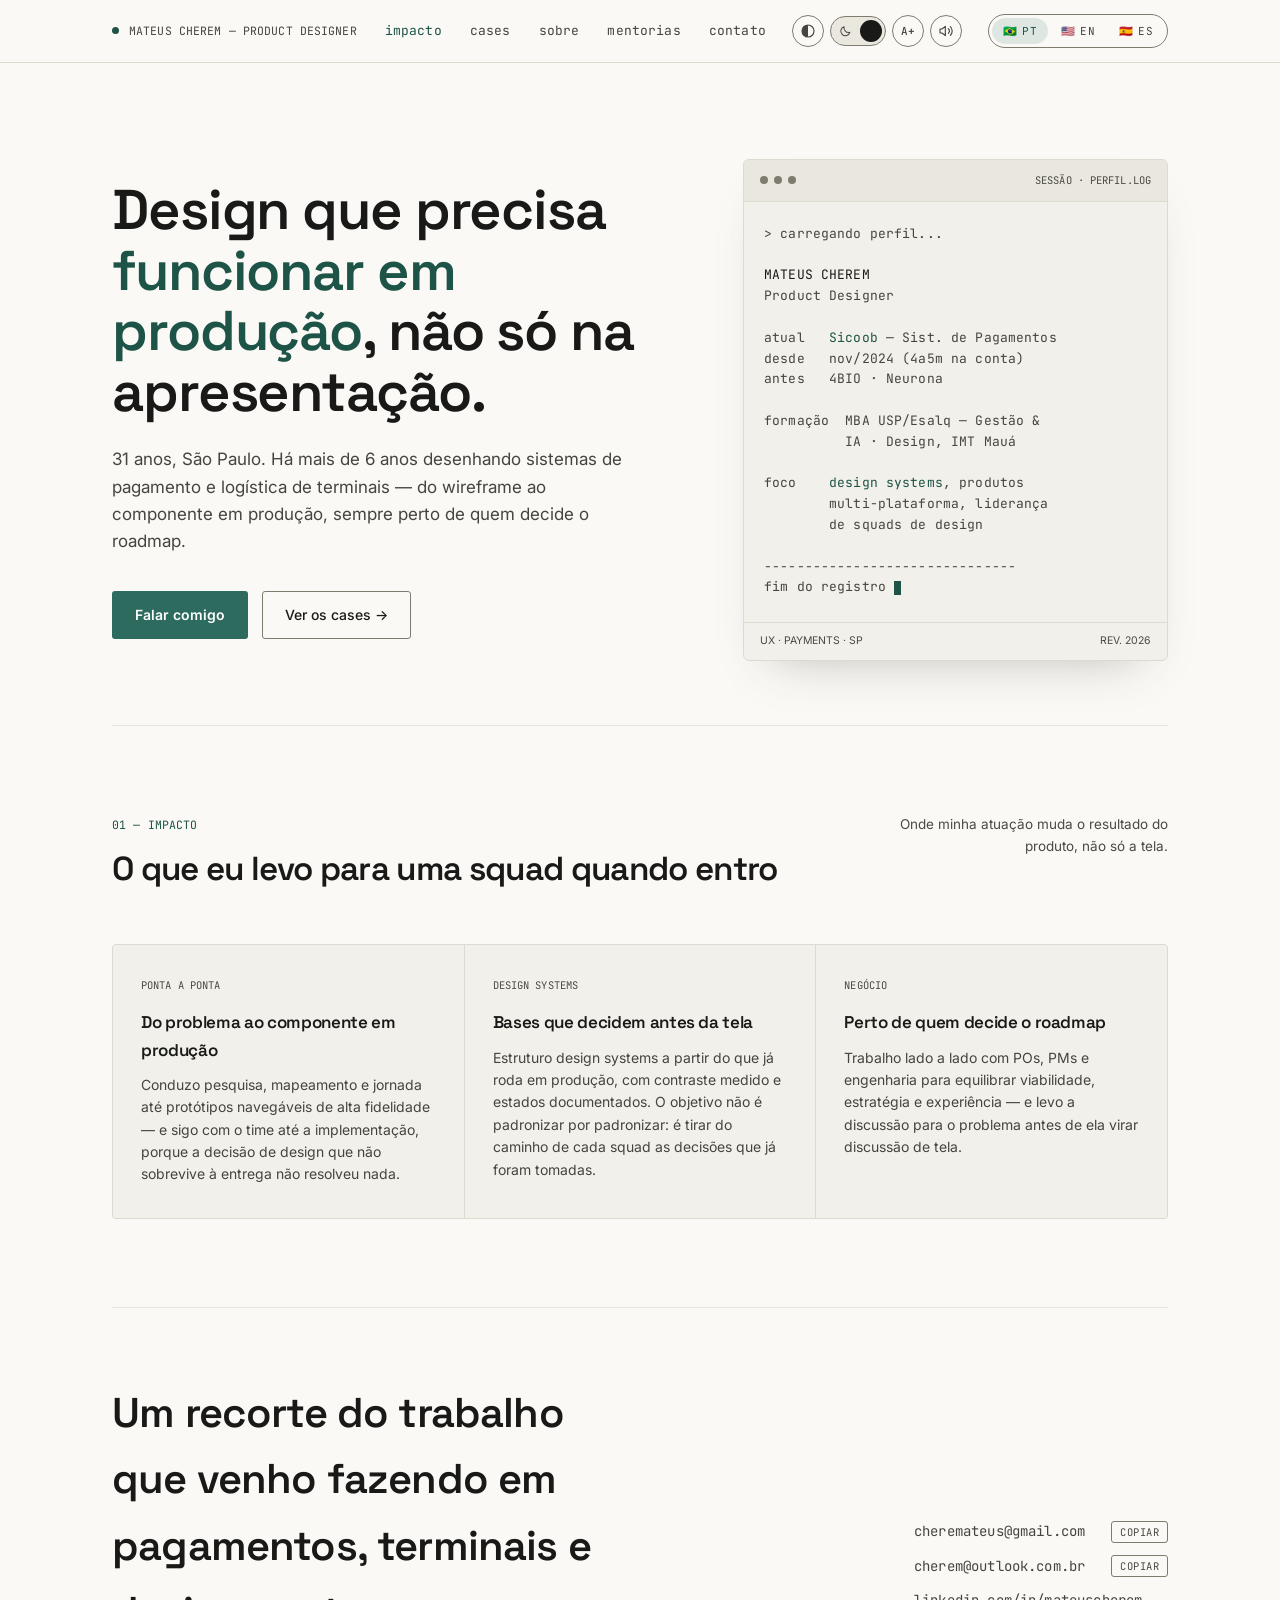
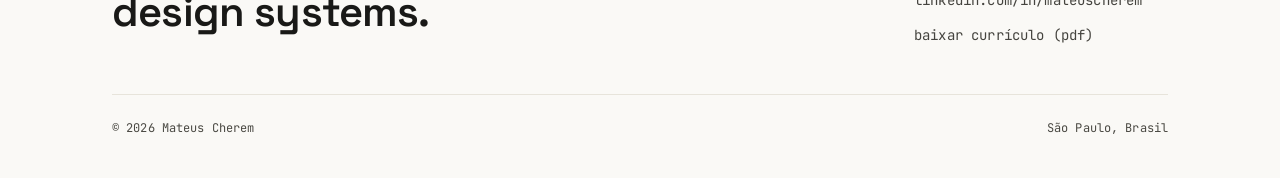
==== commit ad7677be: "Add files via upload" ====
--- a/index.html
+++ b/index.html
@@ -3,8 +3,8 @@
 <head>
 <meta charset="UTF-8" />
 <meta name="viewport" content="width=device-width, initial-scale=1.0" />
-<title>Mateus Cherem — Senior Product Designer</title>
-<meta name="description" content="Portfólio de Mateus Cherem, Senior Product Designer: sistemas de pagamento, terminais e design systems." />
+<title>Mateus Cherem — Product Designer</title>
+<meta name="description" content="Portfólio de Mateus Cherem, Product Designer: sistemas de pagamento, terminais e design systems." />
 <link rel="preconnect" href="https://fonts.googleapis.com">
 <link rel="preconnect" href="https://fonts.gstatic.com" crossorigin>
 <link href="https://fonts.googleapis.com/css2?family=Space+Grotesk:wght@400;500;600;700&family=Inter:wght@400;500;600&family=JetBrains+Mono:wght@400;500&display=swap" rel="stylesheet">
@@ -725,7 +725,7 @@
   <div class="statusbar-inner">
     <div class="status-left">
       <span class="status-dot" aria-hidden="true"></span>
-      <a class="status-text mono" href="index.html" data-i18n="wordmark">Mateus Cherem — Senior Product Designer</a>
+      <span class="status-text mono" data-i18n="wordmark">Mateus Cherem — Product Designer</span>
     </div>
     <div class="status-right">
       <nav class="status-nav mono" id="main-nav" aria-label="Navegação principal">
@@ -805,7 +805,7 @@
         <span class="line" data-i18n="tLine0">&gt; carregando perfil...</span>
         <span class="line">&nbsp;</span>
         <span class="line"><span class="strong">MATEUS CHEREM</span></span>
-        <span class="line">Senior Product Designer</span>
+        <span class="line">Product Designer</span>
         <span class="line">&nbsp;</span>
         <span class="line" data-i18n="tLine5">atual   <span class="hl">Sicoob</span> — Sist. de Pagamentos</span>
         <span class="line" data-i18n="tLine6">desde   nov/2024 (4a5m na conta)</span>
@@ -891,7 +891,7 @@
   pt: {
     sectionTagCases: "cases",
     casesHeading: "Projetos que sustentam essa fala",
-    casesNote: "Cinco frentes que liderei na Ger7 Sistemas e três plataformas de adquirência no Sicoob. Use as abas para navegar por cliente.",
+    casesNote: "Três plataformas de adquirência no Sicoob e cinco frentes que liderei na Ger7 Sistemas. Use as abas para navegar por cliente.",
     labelProblem: "Problema",
     labelAction: "Minha atuação",
     labelResult: "Resultado",
@@ -901,9 +901,9 @@
     tabGer7Count: "5 cases",
     tabSicoobCount: "3 cases",
     annTab: "Aba selecionada:",
-    g1Id: "GER7 · 01",
-    g1Title: "Launcher, widgets e Ger7 Store",
-    g1Sub: "Ger7 Sistemas · Android POS · software de terminal",
+    g1Id: "GER7 · 02",
+    g1Title: "Ger7 — widgets, launcher e Ger7 Store",
+    g1Sub: "Ger7 Sistemas · Android POS",
     g1Tag1: "Launcher",
     g1Tag2: "Loja de aplicativos",
     g1Tag3: "Android POS",
@@ -915,9 +915,9 @@
     g1Li4: "Ger7 Store com catálogo, busca, ficha de aplicativo e atualização no próprio terminal",
     g1Result: "O terminal ganhou um caminho único e previsível: pagamento, aplicativos e ajustes no mesmo lugar. Publicar ou atualizar um aplicativo deixou de exigir deslocamento até o cliente, e a base de componentes criada aqui virou o ponto de partida das outras frentes.",
     g1Caption: "Nove telas do launcher e da Ger7 Store. Clique para percorrer a galeria.",
-    g2Id: "GER7 · 02",
-    g2Title: "POS7 — a frente de pagamento do terminal",
-    g2Sub: "Ger7 Sistemas · SmartPOS · fluxo de venda",
+    g2Id: "GER7 · 01",
+    g2Title: "Ger7 — SmartPOS",
+    g2Sub: "Ger7 Sistemas · Android POS",
     g2Tag1: "Frente de pagamento",
     g2Tag2: "SmartPOS",
     g2Tag3: "Fluxo de venda",
@@ -926,7 +926,7 @@
     g2Result: "Um caminho curto até a venda, com as operações de suporte por perto mas nunca no meio. A mesma estrutura sustenta o aparelho de mão e o de balcão, sem redesenhar a tela para cada formato.",
     g2Caption: "Home do POS7 no terminal Sunmi P2.",
     g3Id: "GER7 · 03",
-    g3Title: "Tap2Pay — o celular vira a maquininha",
+    g3Title: "Ger7 — Tap2Pay",
     g3Sub: "Ger7 Sistemas · pagamento por aproximação sem terminal",
     g3Tag1: "NFC",
     g3Tag2: "Onboarding",
@@ -936,7 +936,7 @@
     g3Result: "A dúvida passou a ser respondida onde ela nasce. É uma correção barata de fazer no desenho e cara de descobrir depois, quando já virou chamado de suporte.",
     g3Caption: "Etapa de aproximação do Tap2Pay.",
     g4Id: "GER7 · 04",
-    g4Title: "Autoatendimento no totem",
+    g4Title: "Ger7 — autoatendimento",
     g4Sub: "Ger7 Sistemas · Mobbuy · totem Gertec SK210",
     g4Tag1: "Autoatendimento",
     g4Tag2: "Quiosque",
@@ -946,7 +946,7 @@
     g4Result: "A tela parada virou vitrine. Em vez de um botão sozinho num fundo branco, o totem mostra em rodízio o que resolve — IPVA, boleto e recarga — e só depois convida a começar. A pessoa entende o que ganha antes de precisar tocar em qualquer coisa.",
     g4Caption: "Tela ociosa em movimento. O carrossel roda de verdade: são as três chamadas alternando.",
     g5Id: "GER7 · 05",
-    g5Title: "Ger7 Design System",
+    g5Title: "Ger7 — Design System",
     g5Sub: "Ger7 Sistemas · tokens, componentes e ícones",
     g5Tag1: "Design Tokens",
     g5Tag2: "Componentes",
@@ -960,8 +960,8 @@
     g5Result: "A base passou a decidir antes da tela. O laranja virou sinal de ação e nada mais, o alvo de toque virou regra de 48px em vez de discussão por sprint, e produto novo começa da biblioteca.",
     g5Caption: "Quatro painéis do sistema. As cores foram amostradas das telas em produção — o laranja #ED7B22 tem 7,4:1 sobre preto.",
     s1Id: "SICOOB · 01",
-    s1Title: "Sipag — a frente de captura no terminal",
-    s1Sub: "Sicoob Confederação · SmartPOS",
+    s1Title: "Sicoob — SmartPOS",
+    s1Sub: "Sicoob Confederação · Android",
     s1Tag1: "Frente de captura",
     s1Tag2: "Terminal",
     s1Tag3: "Pós-venda",
@@ -970,8 +970,8 @@
     s1Result: "Uma tela que ensina enquanto é usada. Quem opera pela primeira vez consegue concluir uma venda sem instrução externa, e quem opera todo dia chega ao valor em um toque.",
     s1Caption: "Tela inicial do Sipag no terminal.",
     s2Id: "SICOOB · 02",
-    s2Title: "Gestão de Logística de Terminais",
-    s2Sub: "Sicoob Confederação · Sisbr · plataforma interna",
+    s2Title: "Sicoob — gestão de logística",
+    s2Sub: "Sicoob Confederação · Sisbr",
     s2Tag1: "Plataforma B2B",
     s2Tag2: "Estoque",
     s2Tag3: "Alçada de aprovação",
@@ -984,8 +984,8 @@
     s2Result: "Um fluxo único, testado com os usuários operacionais, que substitui etapas manuais por decisões guiadas dentro do produto. A aprovação deixou de ser combinada por fora e passou a ter registro.",
     s2Caption: "Painel de Controle do planejamento, no Sisbr.",
     s3Id: "SICOOB · 03",
-    s3Title: "Gestão de Ciclo de Vida do estabelecimento",
-    s3Sub: "Sicoob Confederação · Sisbr · plataforma interna",
+    s3Title: "Sicoob — ciclo de vida",
+    s3Sub: "Sicoob Confederação · Sisbr",
     s3Tag1: "Plataforma B2B",
     s3Tag2: "Inatividade",
     s3Tag3: "Retenção",
@@ -994,19 +994,19 @@
     s3Result: "A inatividade passou a aparecer enquanto ainda há prazo de reação, em vez de virar número no fechamento. A mesma tela serve para diagnóstico e para ação, sem exportar nada.",
     s3Caption: "Painel de Inatividade do Ciclo de Vida, no Sisbr.",
     sgWidgets: "Widgets",
-    sgControles: "Central de controle",
+    sgControles: "Launcher",
     sgTecnico: "Acesso técnico",
-    sgConfig: "Configurações",
-    sgStoreHome: "Store · home",
+    sgConfig: "Launcher",
+    sgStoreHome: "Ger7 Store",
     sgBusca: "Busca",
-    sgApp: "Ficha do app",
+    sgApp: "Ger7 Store",
     sgMenu: "Menu",
     sgSobre: "Sobre",
-    sgPos7: "POS7 · tela",
-    sgPos7P2: "POS7 · Sunmi P2",
-    sgTap: "Aproximação",
-    sgOcioso: "Tela ociosa · animada",
-    sgTotem: "Totem SK210",
+    sgPos7: "POS7",
+    sgPos7P2: "POS7",
+    sgTap: "NFC",
+    sgOcioso: "Home",
+    sgTotem: "Mobbuy · SK210",
     sgDsCor: "Cor",
     sgDsTipo: "Tipografia",
     sgDsComp: "Componentes",
@@ -1043,6 +1043,67 @@
     deviceTotem: "Totem Gertec SK210",
     deviceDs: "Cartão do sistema",
     deviceSisbr: "Plataforma no navegador",
+    wordmark: "Mateus Cherem — Product Designer",
+    sgSipagMenu: "Menu",
+    sgSipagPag: "Pagamento",
+    sgSipagDev: "Sipag",
+    sgLogBoas: "Logística",
+    sgCicloRegras: "Ciclo de vida",
+    nSipagDev: "Sipag",
+    nSipagHome: "Home",
+    nSipagMenu: "Menu",
+    nSipagPag: "Pagamento",
+    nLogBoas: "Boas-vindas",
+    nLogPainel: "Painel de controle",
+    nCicloInat: "Painel de inatividade",
+    nCicloRegras: "Regras de inatividade",
+    nP2Dev: "Sunmi P2",
+    nPos7Home: "Home",
+    nPos7Cred: "Crédito à vista",
+    nPos7Aut: "Autorizado",
+    nPos7Dev: "Devolução",
+    nWidgets: "Widgets",
+    nLauncherCtrl: "Central de controle",
+    nLauncherCfg: "Configurações",
+    nStoreHome: "Ger7 Store",
+    nStoreApp: "Ficha do app",
+    nTapOnb: "Onboarding",
+    nTapHome: "Home",
+    nTapNfc: "Aproximação",
+    nTapId: "ID do equipamento",
+    nTapCompr: "Comprovante",
+    nTotemDev: "Totem SK210",
+    nOcioso: "Tela ociosa",
+    nBoletos: "Pagar boletos",
+    nDetran: "Débitos do Detran",
+    aSipagDev: "Terminal Sipag do Sicoob, em azul-petróleo, com área de aproximação iluminada.",
+    aSipagHome: "Home do Sipag: teclado de valor da venda, bandeiras aceitas pela instituição e acesso a pós-venda e menu.",
+    aSipagMenu: "Menu do Sipag com as opções de pagamento: crédito, débito, voucher, Pix e recarga de celular.",
+    aSipagPag: "Confirmação de pagamento realizado no Sipag, com valor, forma de pagamento, data e acesso ao comprovante.",
+    aLogBoas: "Tela de boas-vindas da Gestão de Logística no Sisbr, apresentando o módulo e os avisos do sistema.",
+    aLogPainel: "Painel de Controle da Gestão de Logística: filtros por central e cooperativa, indicadores de estoque e tabela por ponto de atendimento.",
+    aCicloInat: "Painel de Inatividade do Ciclo de Vida: faixas de inatividade por período e lista de estabelecimentos sem transacionar.",
+    aCicloRegras: "Tela de regras personalizadas de inatividade, onde a equipe define as faixas de acompanhamento.",
+    aP2Dev: "Terminal Sunmi P2 da Ger7, com impressora térmica laranja no topo e área de aproximação.",
+    aPos7Home: "Home do POS7: bandeiras aceitas, atalhos de pagamento e menu, com Pix, reimpressão e pós-venda na base.",
+    aPos7Cred: "Tela de crédito à vista no POS7, com o valor da compra em destaque e instrução para aproximar ou inserir o cartão.",
+    aPos7Aut: "Tela de pagamento autorizado no POS7, com valor total, modalidade, data e hora da transação.",
+    aPos7Dev: "Confirmação de devolução total no POS7, pedindo confirmação explícita antes de concluir.",
+    aWidgets: "Home do launcher Ger7 com widgets de relógio, clima, umidade e previsão do dia.",
+    aLauncherCtrl: "Central de controle do launcher: Wi-Fi, Bluetooth, tempo de tela, brilho e volume em acesso rápido.",
+    aLauncherCfg: "Lista de configurações do aparelho no launcher Ger7: rede, dados, VPN, launcher padrão, barra de status e impressora.",
+    aStoreHome: "Home da Ger7 Store com o catálogo de aplicativos do terminal e os estados instalar, atualizar e desinstalar.",
+    aStoreApp: "Ficha de aplicativo na Ger7 Store: versão, tamanho, data de atualização, prévia de telas e descrição.",
+    aTapOnb: "Onboarding do Tap2Pay: configuração de Wi-Fi como primeiro passo, com a rede selecionada e o progresso visível.",
+    aTapHome: "Home do Tap2Pay no celular, com acesso a pagamentos e menu.",
+    aTapNfc: "Tela de aproximação do Tap2Pay: ilustração das duas mãos e instrução destacada para encostar o cartão na parte traseira do celular.",
+    aTapId: "Tela de identificação do equipamento no Tap2Pay, com nome do estabelecimento, número lógico, CPF/CNPJ e identificador.",
+    aTapCompr: "Comprovante de cancelamento gerado pelo Tap2Pay, com os dados da transação e opção de compartilhar.",
+    aTotemDev: "Totem de autoatendimento Gertec SK210 com a tela do Mobbuy, impressora na base e leitor de aproximação.",
+    aOcioso: "Tela ociosa do totem em movimento: as três chamadas de serviço alternam em carrossel acima do botão Começar.",
+    aBoletos: "Tela de pagamento de boletos no Mobbuy, com leitura do código e confirmação do valor.",
+    aDetran: "Tela de débitos do Detran no Mobbuy, listando IPVA, multas e licenciamento com o total a pagar.",
+    deviceSipag: "Terminal Sipag",
     lightboxLabel: "Galeria de telas do projeto",
     lightboxOpen: "Abrir a imagem original em nova aba",
     lightboxClose: "Fechar a galeria",
@@ -1061,7 +1122,6 @@
     a11yThemeDark: "Ativar modo escuro",
     annThemeLight: "Modo claro ativado.",
     annThemeDark: "Modo escuro ativado.",
-    wordmark: "Mateus Cherem — Senior Product Designer",
     navImpact: "impacto", navCases: "cases", navAbout: "sobre", navContact: "contato",
     heroH1: 'Design que precisa <span class="accent">funcionar em produção</span>, não só na apresentação.',
     heroLede: "31 anos, São Paulo. Há mais de 6 anos desenhando sistemas de pagamento e logística de terminais — do wireframe ao componente em produção, sempre perto de quem decide o roadmap.",
@@ -1144,7 +1204,7 @@
   en: {
     sectionTagCases: "case studies",
     casesHeading: "Projects that back this up",
-    casesNote: "Five streams I led at Ger7 Sistemas and three acquiring platforms at Sicoob. Use the tabs to browse by client.",
+    casesNote: "Three acquiring platforms at Sicoob and five streams I led at Ger7 Sistemas. Use the tabs to browse by client.",
     labelProblem: "Problem",
     labelAction: "My role",
     labelResult: "Outcome",
@@ -1154,9 +1214,9 @@
     tabGer7Count: "5 cases",
     tabSicoobCount: "3 cases",
     annTab: "Tab selected:",
-    g1Id: "GER7 · 01",
-    g1Title: "Launcher, widgets and the Ger7 Store",
-    g1Sub: "Ger7 Sistemas · Android POS · terminal software",
+    g1Id: "GER7 · 02",
+    g1Title: "Ger7 — widgets, launcher and Ger7 Store",
+    g1Sub: "Ger7 Sistemas · Android POS",
     g1Tag1: "Launcher",
     g1Tag2: "App store",
     g1Tag3: "Android POS",
@@ -1168,9 +1228,9 @@
     g1Li4: "Ger7 Store with catalogue, search, app detail and updates on the terminal itself",
     g1Result: "The terminal gained a single, predictable path: payments, apps and settings in one place. Publishing or updating an app no longer requires travelling to the customer, and the component base built here became the starting point for the other streams.",
     g1Caption: "Nine screens from the launcher and the Ger7 Store. Click to browse the gallery.",
-    g2Id: "GER7 · 02",
-    g2Title: "POS7 — the terminal's payment front end",
-    g2Sub: "Ger7 Sistemas · SmartPOS · sale flow",
+    g2Id: "GER7 · 01",
+    g2Title: "Ger7 — SmartPOS",
+    g2Sub: "Ger7 Sistemas · Android POS",
     g2Tag1: "Payment front end",
     g2Tag2: "SmartPOS",
     g2Tag3: "Sale flow",
@@ -1179,7 +1239,7 @@
     g2Result: "A short path to the sale, with support operations nearby but never in the way. The same structure carries the handheld and the counter device without redesigning the screen per form factor.",
     g2Caption: "POS7 home on the Sunmi P2 terminal.",
     g3Id: "GER7 · 03",
-    g3Title: "Tap2Pay — the phone becomes the card reader",
+    g3Title: "Ger7 — Tap2Pay",
     g3Sub: "Ger7 Sistemas · contactless payment without a terminal",
     g3Tag1: "NFC",
     g3Tag2: "Onboarding",
@@ -1189,7 +1249,7 @@
     g3Result: "The doubt is answered where it appears. It's a cheap fix in design and an expensive one to discover later, once it has already become a support ticket.",
     g3Caption: "The tap step in Tap2Pay.",
     g4Id: "GER7 · 04",
-    g4Title: "Self-service on the kiosk",
+    g4Title: "Ger7 — self-service kiosk",
     g4Sub: "Ger7 Sistemas · Mobbuy · Gertec SK210 kiosk",
     g4Tag1: "Self-service",
     g4Tag2: "Kiosk",
@@ -1199,7 +1259,7 @@
     g4Result: "The still screen became a shop window. Instead of one lone button on white, the kiosk rotates through what it solves — vehicle tax, bills and top-ups — and only then invites you to start.",
     g4Caption: "The idle screen in motion. The carousel actually runs: three prompts alternating.",
     g5Id: "GER7 · 05",
-    g5Title: "Ger7 Design System",
+    g5Title: "Ger7 — Design System",
     g5Sub: "Ger7 Sistemas · tokens, components and icons",
     g5Tag1: "Design Tokens",
     g5Tag2: "Components",
@@ -1213,8 +1273,8 @@
     g5Result: "The base started deciding before the screen did. Orange came to mean action and nothing else, the touch target became a 48px rule instead of a per-sprint debate, and new products start from the library.",
     g5Caption: "Four panels from the system. Colours were sampled from the screens in production — the orange #ED7B22 sits at 7.4:1 on black.",
     s1Id: "SICOOB · 01",
-    s1Title: "Sipag — the capture front end on the terminal",
-    s1Sub: "Sicoob Confederação · SmartPOS",
+    s1Title: "Sicoob — SmartPOS",
+    s1Sub: "Sicoob Confederação · Android",
     s1Tag1: "Capture front end",
     s1Tag2: "Terminal",
     s1Tag3: "After-sales",
@@ -1223,8 +1283,8 @@
     s1Result: "A screen that teaches while it is used. A first-time operator completes a sale with no external instruction, and a daily operator reaches the amount in one tap.",
     s1Caption: "Sipag home screen on the terminal.",
     s2Id: "SICOOB · 02",
-    s2Title: "Terminal Logistics Management",
-    s2Sub: "Sicoob Confederação · Sisbr · internal platform",
+    s2Title: "Sicoob — logistics management",
+    s2Sub: "Sicoob Confederação · Sisbr",
     s2Tag1: "B2B Platform",
     s2Tag2: "Stock",
     s2Tag3: "Approval workflow",
@@ -1237,8 +1297,8 @@
     s2Result: "A single flow, tested with operational users, replacing manual steps with guided in-product decisions. Approval stopped being agreed outside the system and started leaving a record.",
     s2Caption: "The planning control panel in Sisbr.",
     s3Id: "SICOOB · 03",
-    s3Title: "Merchant Lifecycle Management",
-    s3Sub: "Sicoob Confederação · Sisbr · internal platform",
+    s3Title: "Sicoob — merchant lifecycle",
+    s3Sub: "Sicoob Confederação · Sisbr",
     s3Tag1: "B2B Platform",
     s3Tag2: "Inactivity",
     s3Tag3: "Retention",
@@ -1247,19 +1307,19 @@
     s3Result: "Inactivity started surfacing while there is still time to react, instead of becoming a number at month end. The same screen serves diagnosis and action, with nothing to export.",
     s3Caption: "The Lifecycle inactivity panel in Sisbr.",
     sgWidgets: "Widgets",
-    sgControles: "Control centre",
+    sgControles: "Launcher",
     sgTecnico: "Technician access",
-    sgConfig: "Settings",
-    sgStoreHome: "Store · home",
+    sgConfig: "Launcher",
+    sgStoreHome: "Ger7 Store",
     sgBusca: "Search",
-    sgApp: "App detail",
+    sgApp: "Ger7 Store",
     sgMenu: "Menu",
     sgSobre: "About",
-    sgPos7: "POS7 · screen",
-    sgPos7P2: "POS7 · Sunmi P2",
-    sgTap: "Tap step",
-    sgOcioso: "Idle screen · animated",
-    sgTotem: "SK210 kiosk",
+    sgPos7: "POS7",
+    sgPos7P2: "POS7",
+    sgTap: "NFC",
+    sgOcioso: "Home",
+    sgTotem: "Mobbuy · SK210",
     sgDsCor: "Colour",
     sgDsTipo: "Typography",
     sgDsComp: "Components",
@@ -1296,6 +1356,67 @@
     deviceTotem: "Gertec SK210 kiosk",
     deviceDs: "System card",
     deviceSisbr: "Platform in the browser",
+    wordmark: "Mateus Cherem — Product Designer",
+    sgSipagMenu: "Menu",
+    sgSipagPag: "Payment",
+    sgSipagDev: "Sipag",
+    sgLogBoas: "Logistics",
+    sgCicloRegras: "Lifecycle",
+    nSipagDev: "Sipag",
+    nSipagHome: "Home",
+    nSipagMenu: "Menu",
+    nSipagPag: "Payment",
+    nLogBoas: "Welcome",
+    nLogPainel: "Control panel",
+    nCicloInat: "Inactivity panel",
+    nCicloRegras: "Inactivity rules",
+    nP2Dev: "Sunmi P2",
+    nPos7Home: "Home",
+    nPos7Cred: "Credit",
+    nPos7Aut: "Approved",
+    nPos7Dev: "Refund",
+    nWidgets: "Widgets",
+    nLauncherCtrl: "Control centre",
+    nLauncherCfg: "Settings",
+    nStoreHome: "Ger7 Store",
+    nStoreApp: "App detail",
+    nTapOnb: "Onboarding",
+    nTapHome: "Home",
+    nTapNfc: "Tap",
+    nTapId: "Device ID",
+    nTapCompr: "Receipt",
+    nTotemDev: "SK210 kiosk",
+    nOcioso: "Idle screen",
+    nBoletos: "Pay bills",
+    nDetran: "Vehicle debts",
+    aSipagDev: "Sicoob Sipag terminal in dark teal, with the contactless area lit.",
+    aSipagHome: "Sipag home: sale amount keypad, card schemes accepted by the institution, and access to after-sales and menu.",
+    aSipagMenu: "Sipag menu with the payment options: credit, debit, voucher, Pix and phone top-up.",
+    aSipagPag: "Payment confirmation on Sipag, showing amount, payment method, date and access to the receipt.",
+    aLogBoas: "Welcome screen of Logistics Management in Sisbr, introducing the module and system notices.",
+    aLogPainel: "Logistics Management control panel: filters by central and cooperative, stock indicators and a table per service point.",
+    aCicloInat: "Lifecycle inactivity panel: inactivity bands by period and a list of merchants that stopped transacting.",
+    aCicloRegras: "Custom inactivity rules screen, where the team defines the tracking bands.",
+    aP2Dev: "Ger7 Sunmi P2 terminal, with the orange thermal printer on top and the contactless area.",
+    aPos7Home: "POS7 home: accepted card schemes, payment and menu shortcuts, with Pix, reprint and after-sales along the bottom.",
+    aPos7Cred: "Single-instalment credit screen on POS7, with the purchase amount in focus and a prompt to tap or insert the card.",
+    aPos7Aut: "Approved payment screen on POS7, with total amount, method, date and time of the transaction.",
+    aPos7Dev: "Full refund confirmation on POS7, asking for explicit confirmation before completing.",
+    aWidgets: "Ger7 launcher home with clock, weather, humidity and daily forecast widgets.",
+    aLauncherCtrl: "Launcher control centre: Wi-Fi, Bluetooth, screen timeout, brightness and volume in quick reach.",
+    aLauncherCfg: "Device settings list in the Ger7 launcher: network, data, VPN, default launcher, status bar and printer.",
+    aStoreHome: "Ger7 Store home with the terminal app catalogue and the install, update and uninstall states.",
+    aStoreApp: "App detail in the Ger7 Store: version, size, update date, screen previews and description.",
+    aTapOnb: "Tap2Pay onboarding: Wi-Fi setup as the first step, with the selected network and visible progress.",
+    aTapHome: "Tap2Pay home on the phone, with access to payments and menu.",
+    aTapNfc: "Tap2Pay tap screen: an illustration of both hands and an emphasised instruction to hold the card against the back of the phone.",
+    aTapId: "Device identification screen in Tap2Pay, with merchant name, logical number, tax ID and identifier.",
+    aTapCompr: "Cancellation receipt generated by Tap2Pay, with the transaction data and a share option.",
+    aTotemDev: "Gertec SK210 self-service kiosk showing the Mobbuy screen, with printer at the base and contactless reader.",
+    aOcioso: "The kiosk idle screen in motion: three service prompts alternate in a carousel above the Start button.",
+    aBoletos: "Bill payment screen in Mobbuy, with code scanning and amount confirmation.",
+    aDetran: "Vehicle debts screen in Mobbuy, listing tax, fines and licensing with the total due.",
+    deviceSipag: "Sipag terminal",
     lightboxLabel: "Project screen gallery",
     lightboxOpen: "Open the original image in a new tab",
     lightboxClose: "Close the gallery",
@@ -1314,7 +1435,6 @@
     a11yThemeDark: "Switch to dark mode",
     annThemeLight: "Light mode on.",
     annThemeDark: "Dark mode on.",
-    wordmark: "Mateus Cherem — Senior Product Designer",
     navImpact: "impact", navCases: "case studies", navAbout: "about", navContact: "contact",
     heroH1: 'Design that has to <span class="accent">hold up in production</span>, not just in the deck.',
     heroLede: "31 years old, based in São Paulo. For 6+ years I've designed payment systems and terminal logistics platforms — from wireframe to shipped component, always close to whoever owns the roadmap.",
@@ -1397,7 +1517,7 @@
   es: {
     sectionTagCases: "casos",
     casesHeading: "Proyectos que sostienen esto",
-    casesNote: "Cinco frentes que lideré en Ger7 Sistemas y tres plataformas de adquirencia en Sicoob. Usa las pestañas para navegar por cliente.",
+    casesNote: "Tres plataformas de adquirencia en Sicoob y cinco frentes que lideré en Ger7 Sistemas. Usa las pestañas para navegar por cliente.",
     labelProblem: "Problema",
     labelAction: "Mi rol",
     labelResult: "Resultado",
@@ -1407,9 +1527,9 @@
     tabGer7Count: "5 casos",
     tabSicoobCount: "3 casos",
     annTab: "Pestaña seleccionada:",
-    g1Id: "GER7 · 01",
-    g1Title: "Launcher, widgets y Ger7 Store",
-    g1Sub: "Ger7 Sistemas · Android POS · software de terminal",
+    g1Id: "GER7 · 02",
+    g1Title: "Ger7 — widgets, launcher y Ger7 Store",
+    g1Sub: "Ger7 Sistemas · Android POS",
     g1Tag1: "Launcher",
     g1Tag2: "Tienda de apps",
     g1Tag3: "Android POS",
@@ -1421,9 +1541,9 @@
     g1Li4: "Ger7 Store con catálogo, búsqueda, ficha de aplicación y actualización en la propia terminal",
     g1Result: "La terminal ganó un camino único y previsible: pago, aplicaciones y ajustes en el mismo lugar. Publicar o actualizar una aplicación dejó de exigir desplazamiento hasta el cliente, y la base de componentes creada aquí se volvió el punto de partida de los demás frentes.",
     g1Caption: "Nueve pantallas del launcher y de la Ger7 Store. Haz clic para recorrer la galería.",
-    g2Id: "GER7 · 02",
-    g2Title: "POS7 — el frente de pago de la terminal",
-    g2Sub: "Ger7 Sistemas · SmartPOS · flujo de venta",
+    g2Id: "GER7 · 01",
+    g2Title: "Ger7 — SmartPOS",
+    g2Sub: "Ger7 Sistemas · Android POS",
     g2Tag1: "Frente de pago",
     g2Tag2: "SmartPOS",
     g2Tag3: "Flujo de venta",
@@ -1432,7 +1552,7 @@
     g2Result: "Un camino corto hasta la venta, con las operaciones de soporte cerca pero nunca en medio. La misma estructura sostiene el aparato de mano y el de mostrador, sin rediseñar la pantalla para cada formato.",
     g2Caption: "Inicio del POS7 en la terminal Sunmi P2.",
     g3Id: "GER7 · 03",
-    g3Title: "Tap2Pay — el móvil pasa a ser la terminal",
+    g3Title: "Ger7 — Tap2Pay",
     g3Sub: "Ger7 Sistemas · pago sin contacto sin terminal",
     g3Tag1: "NFC",
     g3Tag2: "Onboarding",
@@ -1442,7 +1562,7 @@
     g3Result: "La duda se responde donde nace. Es una corrección barata en el diseño y cara de descubrir después, cuando ya se volvió ticket de soporte.",
     g3Caption: "Etapa de aproximación del Tap2Pay.",
     g4Id: "GER7 · 04",
-    g4Title: "Autoservicio en el tótem",
+    g4Title: "Ger7 — autoservicio en el tótem",
     g4Sub: "Ger7 Sistemas · Mobbuy · tótem Gertec SK210",
     g4Tag1: "Autoservicio",
     g4Tag2: "Quiosco",
@@ -1452,7 +1572,7 @@
     g4Result: "La pantalla quieta se volvió vitrina. En vez de un botón solo sobre blanco, el tótem muestra en rotación lo que resuelve — impuesto, boleto y recarga — y solo después invita a empezar.",
     g4Caption: "La pantalla en reposo en movimiento. El carrusel gira de verdad: tres llamadas alternando.",
     g5Id: "GER7 · 05",
-    g5Title: "Ger7 Design System",
+    g5Title: "Ger7 — Design System",
     g5Sub: "Ger7 Sistemas · tokens, componentes e iconos",
     g5Tag1: "Design Tokens",
     g5Tag2: "Componentes",
@@ -1466,8 +1586,8 @@
     g5Result: "La base pasó a decidir antes que la pantalla. El naranja se volvió señal de acción y nada más, el área táctil se volvió regla de 48px en vez de debate por sprint, y un producto nuevo empieza desde la biblioteca.",
     g5Caption: "Cuatro paneles del sistema. Los colores se muestrearon de las pantallas en producción — el naranja #ED7B22 tiene 7,4:1 sobre negro.",
     s1Id: "SICOOB · 01",
-    s1Title: "Sipag — el frente de captura en la terminal",
-    s1Sub: "Sicoob Confederação · SmartPOS",
+    s1Title: "Sicoob — SmartPOS",
+    s1Sub: "Sicoob Confederação · Android",
     s1Tag1: "Frente de captura",
     s1Tag2: "Terminal",
     s1Tag3: "Posventa",
@@ -1476,8 +1596,8 @@
     s1Result: "Una pantalla que enseña mientras se usa. Quien opera por primera vez cierra una venta sin instrucción externa, y quien opera a diario llega al importe en un toque.",
     s1Caption: "Pantalla inicial del Sipag en la terminal.",
     s2Id: "SICOOB · 02",
-    s2Title: "Gestión de Logística de Terminales",
-    s2Sub: "Sicoob Confederação · Sisbr · plataforma interna",
+    s2Title: "Sicoob — gestión de logística",
+    s2Sub: "Sicoob Confederação · Sisbr",
     s2Tag1: "Plataforma B2B",
     s2Tag2: "Stock",
     s2Tag3: "Flujo de aprobación",
@@ -1490,8 +1610,8 @@
     s2Result: "Un flujo único, probado con los usuarios operativos, que sustituye pasos manuales por decisiones guiadas dentro del producto. La aprobación dejó de acordarse fuera del sistema y pasó a dejar registro.",
     s2Caption: "Panel de Control de la planificación, en Sisbr.",
     s3Id: "SICOOB · 03",
-    s3Title: "Gestión de Ciclo de Vida del establecimiento",
-    s3Sub: "Sicoob Confederação · Sisbr · plataforma interna",
+    s3Title: "Sicoob — ciclo de vida",
+    s3Sub: "Sicoob Confederação · Sisbr",
     s3Tag1: "Plataforma B2B",
     s3Tag2: "Inactividad",
     s3Tag3: "Retención",
@@ -1500,19 +1620,19 @@
     s3Result: "La inactividad empezó a aparecer mientras aún hay plazo de reacción, en vez de volverse número en el cierre. La misma pantalla sirve para diagnóstico y para acción, sin exportar nada.",
     s3Caption: "Panel de Inactividad del Ciclo de Vida, en Sisbr.",
     sgWidgets: "Widgets",
-    sgControles: "Centro de control",
+    sgControles: "Launcher",
     sgTecnico: "Acceso técnico",
-    sgConfig: "Ajustes",
-    sgStoreHome: "Store · inicio",
+    sgConfig: "Launcher",
+    sgStoreHome: "Ger7 Store",
     sgBusca: "Búsqueda",
-    sgApp: "Ficha de la app",
+    sgApp: "Ger7 Store",
     sgMenu: "Menú",
     sgSobre: "Acerca de",
-    sgPos7: "POS7 · pantalla",
-    sgPos7P2: "POS7 · Sunmi P2",
-    sgTap: "Aproximación",
-    sgOcioso: "Pantalla en reposo · animada",
-    sgTotem: "Tótem SK210",
+    sgPos7: "POS7",
+    sgPos7P2: "POS7",
+    sgTap: "NFC",
+    sgOcioso: "Home",
+    sgTotem: "Mobbuy · SK210",
     sgDsCor: "Color",
     sgDsTipo: "Tipografía",
     sgDsComp: "Componentes",
@@ -1549,6 +1669,67 @@
     deviceTotem: "Tótem Gertec SK210",
     deviceDs: "Tarjeta del sistema",
     deviceSisbr: "Plataforma en el navegador",
+    wordmark: "Mateus Cherem — Product Designer",
+    sgSipagMenu: "Menú",
+    sgSipagPag: "Pago",
+    sgSipagDev: "Sipag",
+    sgLogBoas: "Logística",
+    sgCicloRegras: "Ciclo de vida",
+    nSipagDev: "Sipag",
+    nSipagHome: "Home",
+    nSipagMenu: "Menu",
+    nSipagPag: "Pago",
+    nLogBoas: "Bienvenida",
+    nLogPainel: "Panel de control",
+    nCicloInat: "Panel de inactividad",
+    nCicloRegras: "Reglas de inactividad",
+    nP2Dev: "Sunmi P2",
+    nPos7Home: "Home",
+    nPos7Cred: "Crédito",
+    nPos7Aut: "Autorizado",
+    nPos7Dev: "Devolución",
+    nWidgets: "Widgets",
+    nLauncherCtrl: "Centro de control",
+    nLauncherCfg: "Ajustes",
+    nStoreHome: "Ger7 Store",
+    nStoreApp: "Ficha de la app",
+    nTapOnb: "Onboarding",
+    nTapHome: "Home",
+    nTapNfc: "Aproximación",
+    nTapId: "ID del equipo",
+    nTapCompr: "Comprobante",
+    nTotemDev: "Tótem SK210",
+    nOcioso: "Pantalla en reposo",
+    nBoletos: "Pagar boletos",
+    nDetran: "Deudas de tránsito",
+    aSipagDev: "Terminal Sipag del Sicoob, en azul petróleo, con el área de aproximación iluminada.",
+    aSipagHome: "Inicio del Sipag: teclado de importe, tarjetas aceptadas por la institución y acceso a posventa y menú.",
+    aSipagMenu: "Menú del Sipag con las opciones de pago: crédito, débito, voucher, Pix y recarga de móvil.",
+    aSipagPag: "Confirmación de pago realizado en Sipag, con importe, forma de pago, fecha y acceso al comprobante.",
+    aLogBoas: "Pantalla de bienvenida de la Gestión de Logística en Sisbr, presentando el módulo y los avisos del sistema.",
+    aLogPainel: "Panel de Control de la Gestión de Logística: filtros por central y cooperativa, indicadores de stock y tabla por punto de atención.",
+    aCicloInat: "Panel de Inactividad del Ciclo de Vida: franjas de inactividad por período y lista de establecimientos sin transaccionar.",
+    aCicloRegras: "Pantalla de reglas personalizadas de inactividad, donde el equipo define las franjas de seguimiento.",
+    aP2Dev: "Terminal Sunmi P2 de Ger7, con impresora térmica naranja arriba y área de aproximación.",
+    aPos7Home: "Inicio del POS7: tarjetas aceptadas, accesos de pago y menú, con Pix, reimpresión y posventa en la base.",
+    aPos7Cred: "Pantalla de crédito en una cuota en el POS7, con el importe destacado e instrucción para acercar o insertar la tarjeta.",
+    aPos7Aut: "Pantalla de pago autorizado en el POS7, con importe total, modalidad, fecha y hora de la transacción.",
+    aPos7Dev: "Confirmación de devolución total en el POS7, pidiendo confirmación explícita antes de concluir.",
+    aWidgets: "Inicio del launcher Ger7 con widgets de reloj, clima, humedad y pronóstico del día.",
+    aLauncherCtrl: "Centro de control del launcher: Wi-Fi, Bluetooth, tiempo de pantalla, brillo y volumen en acceso rápido.",
+    aLauncherCfg: "Lista de ajustes del aparato en el launcher Ger7: red, datos, VPN, launcher por defecto, barra de estado e impresora.",
+    aStoreHome: "Inicio de la Ger7 Store con el catálogo de aplicaciones y los estados instalar, actualizar y desinstalar.",
+    aStoreApp: "Ficha de aplicación en la Ger7 Store: versión, tamaño, fecha de actualización, vista previa y descripción.",
+    aTapOnb: "Onboarding del Tap2Pay: configuración de Wi-Fi como primer paso, con la red seleccionada y el progreso visible.",
+    aTapHome: "Inicio del Tap2Pay en el móvil, con acceso a pagos y menú.",
+    aTapNfc: "Pantalla de aproximación del Tap2Pay: ilustración de ambas manos e instrucción destacada para acercar la tarjeta a la parte trasera del móvil.",
+    aTapId: "Pantalla de identificación del equipo en Tap2Pay, con nombre del establecimiento, número lógico, CPF/CNPJ e identificador.",
+    aTapCompr: "Comprobante de cancelación generado por Tap2Pay, con los datos de la transacción y opción de compartir.",
+    aTotemDev: "Tótem de autoservicio Gertec SK210 con la pantalla del Mobbuy, impresora en la base y lector de aproximación.",
+    aOcioso: "Pantalla en reposo del tótem en movimiento: tres llamadas de servicio alternan en carrusel sobre el botón Empezar.",
+    aBoletos: "Pantalla de pago de boletos en Mobbuy, con lectura del código y confirmación del importe.",
+    aDetran: "Pantalla de deudas de tránsito en Mobbuy, listando impuesto, multas y licencia con el total a pagar.",
+    deviceSipag: "Terminal Sipag",
     lightboxLabel: "Galería de pantallas del proyecto",
     lightboxOpen: "Abrir la imagen original en una pestaña nueva",
     lightboxClose: "Cerrar la galería",
@@ -1567,7 +1748,6 @@
     a11yThemeDark: "Activar modo oscuro",
     annThemeLight: "Modo claro activado.",
     annThemeDark: "Modo oscuro activado.",
-    wordmark: "Mateus Cherem — Senior Product Designer",
     navImpact: "impacto", navCases: "casos", navAbout: "sobre mí", navContact: "contacto",
     heroH1: 'Diseño que tiene que <span class="accent">funcionar en producción</span>, no solo en la presentación.',
     heroLede: "31 años, São Paulo. Hace más de 6 años diseño sistemas de pago y logística de terminales — del wireframe al componente en producción, siempre cerca de quien decide el roadmap.",
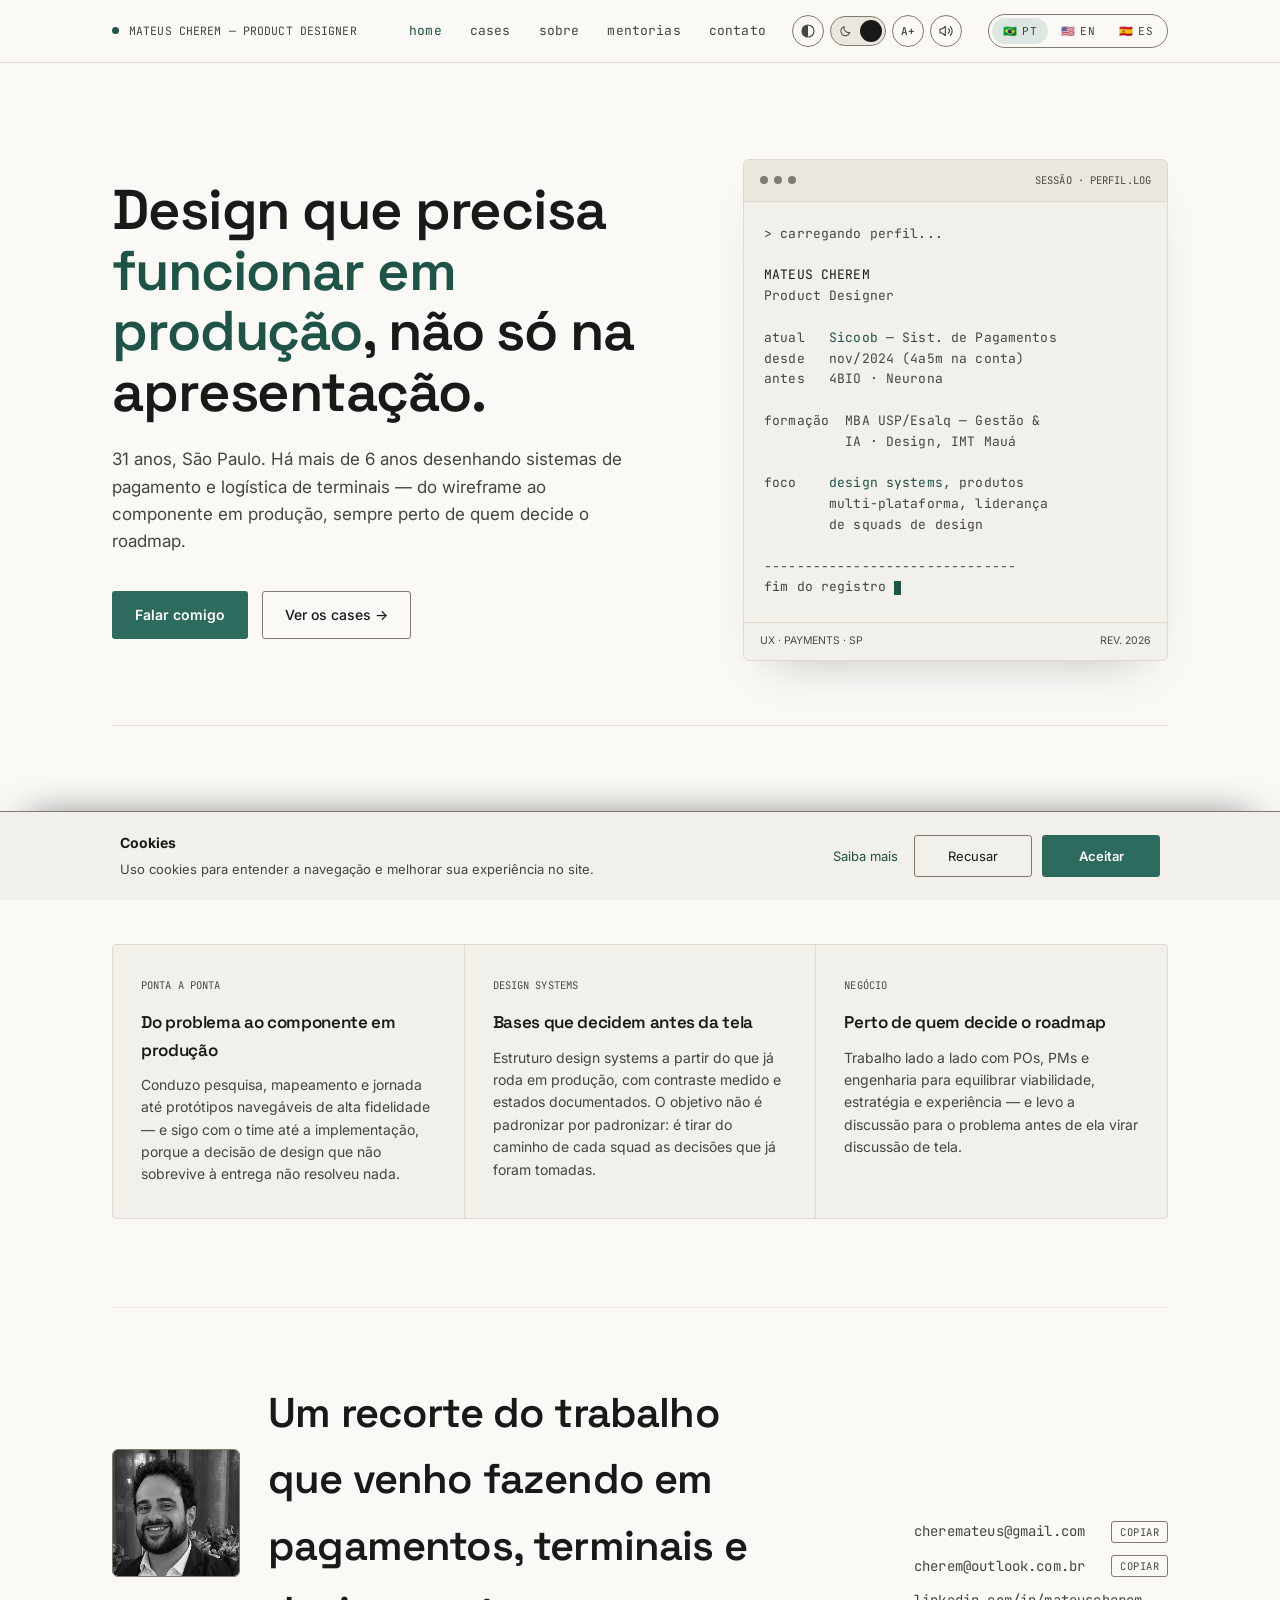
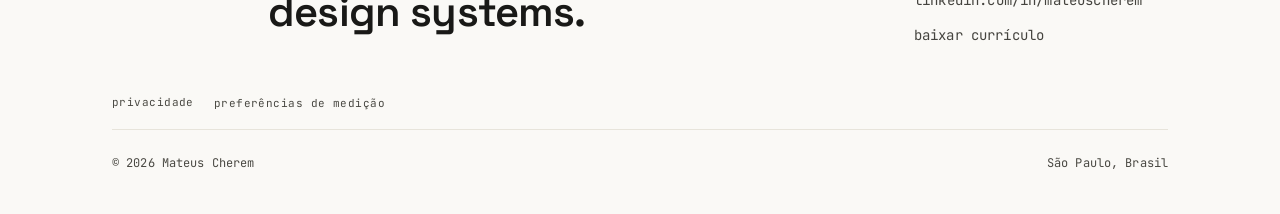
==== commit eafee423: "Add files via upload" ====
--- a/index.html
+++ b/index.html
@@ -364,11 +364,14 @@
   .h-card p{ font-size:0.875rem; color:var(--text-dim); }
 
   /* ---------- CASES ---------- */
-  .case{ display:grid; grid-template-columns:0.9fr 1.4fr; gap:48px; padding:40px 0; }
-  .case + .case{ border-top:1px solid var(--line-soft); }
-  @media (max-width:860px){ .case{ grid-template-columns:1fr; gap:24px; } }
+  /* Cada case e sua galeria formam uma unidade: a separação e o respiro
+     ficam no bloco externo, não entre o texto e as imagens. */
+  .case-item + .case-item{ margin-top:64px; padding-top:64px; border-top:1px solid var(--line-soft); }
+  .case{ display:grid; grid-template-columns:0.9fr 1.4fr; gap:48px; align-items:start; }
+  @media (max-width:860px){ .case{ grid-template-columns:1fr; gap:24px; }
+    .case-item + .case-item{ margin-top:44px; padding-top:44px; } }
   .case-meta{ position:relative; }
-  .case-device{ margin-top:32px; }
+  .case-device{ margin-top:28px; }
   .case-device img{ width:100%; max-width:268px; height:auto; display:block; }
   .case-device figcaption{
     margin-top:12px; max-width:268px;
@@ -421,7 +424,7 @@
 
 
 /* ---------- GALERIA DE TELAS ---------- */
-  .gallery{ margin:36px 0 8px; }
+  .gallery{ margin:28px 0 0; }
   .gallery-group + .gallery-group{ margin-top:28px; }
   .gallery-group h4{
     font-size:0.625rem; text-transform:uppercase; letter-spacing:0.08em;
@@ -430,12 +433,12 @@
   }
   .gallery-group h4::after{ content:""; flex:1; height:1px; background:var(--line); }
 
-  .shots-grid{ display:grid; gap:14px; grid-template-columns:repeat(5, 1fr); }
-  .shots-grid.wide{ grid-template-columns:repeat(2, 1fr); }
-  .shots-grid.pair{ grid-template-columns:repeat(2, minmax(0,220px)); }
+  /* --n é a quantidade real de telas do case. Antes eram 5 colunas fixas,
+     então um case com 3 telas deixava duas colunas vazias. */
+  .shots-grid{ display:grid; gap:14px; grid-template-columns:repeat(var(--n, 5), minmax(0, 1fr)); }
   @media (max-width:980px){
-    .shots-grid{ grid-template-columns:repeat(3, 1fr); }
-    .shots-grid.wide{ grid-template-columns:1fr; }
+    .shots-grid{ grid-template-columns:repeat(3, minmax(0,1fr)); }
+    .shots-grid.wide, .shots-grid.ds{ grid-template-columns:1fr; }
   }
   @media (max-width:560px){
     .shots-grid{ grid-template-columns:repeat(2, 1fr); }
@@ -453,8 +456,7 @@
      transparente. O aspect-ratio garante o mesmo card mesmo se uma
      imagem for trocada depois por outra de proporção diferente. */
   .shots-grid:not(.wide) .shot img{ aspect-ratio:780/1500; object-fit:contain; }
-  .shots-grid.wide .shot img{ aspect-ratio:1440/1472; object-fit:contain; }
-  .shots-grid.solo{ grid-template-columns:minmax(0, 720px); }
+  .shots-grid.wide .shot img{ aspect-ratio:1440/1250; object-fit:contain; }
   .shots-grid.solo .shot img{ aspect-ratio:1400/1000; object-fit:contain; }
   .shots-grid.ds{ grid-template-columns:repeat(2, 1fr); }
   .shots-grid.ds .shot img{ aspect-ratio:1200/860; object-fit:contain; }
@@ -591,6 +593,101 @@
   .book-card h3{ font-size:1.0625rem; font-weight:600; line-height:1.3; }
   .book-card p{ font-size:0.875rem; color:var(--text-dim); }
   .book-meta{ font-size:0.6875rem; color:var(--text-faint); margin-top:auto; padding-top:6px; }
+
+
+  /* ---------- DOWNLOAD DE DOCUMENTOS ---------- */
+  .resume-link{
+    background:none; border:none; padding:0; cursor:pointer;
+    font:inherit; font-size:0.875rem; color:var(--text-dim);
+    display:flex; align-items:center; gap:8px; text-align:left;
+    transition:color .2s ease;
+  }
+  .resume-link:hover{ color:var(--accent-bright); }
+  .resume-link::after{ content:"\2193"; opacity:0; transform:translateY(-3px); transition:opacity .2s ease, transform .2s ease; }
+  .resume-link:hover::after{ opacity:1; transform:translateY(0); }
+
+  .dl-overlay{
+    position:fixed; inset:0; z-index:110; background:var(--scrim);
+    display:none; align-items:center; justify-content:center; padding:24px;
+  }
+  .dl-overlay.open{ display:flex; }
+  .dl{
+    background:var(--bg); border:1px solid var(--line-strong); border-radius:8px;
+    width:min(560px, 100%); max-height:100%; overflow-y:auto;
+  }
+  .dl-head{
+    display:flex; align-items:center; justify-content:space-between; gap:16px;
+    padding:22px 26px; border-bottom:1px solid var(--line);
+  }
+  .dl-head h2{ font-size:1.125rem; font-weight:600; }
+  .dl-body{ padding:8px 26px 26px; }
+  .dl-group{ padding:22px 0; }
+  .dl-group + .dl-group{ border-top:1px solid var(--line-soft); }
+  .dl-group h3{ font-size:1rem; font-weight:600; margin-bottom:6px; }
+  .dl-note{ font-size:0.8125rem; color:var(--text-faint); margin-bottom:16px; max-width:44ch; }
+  .dl-row{ display:flex; align-items:center; gap:10px; margin-bottom:10px; }
+  .dl-lang{ flex:1 1 auto; font-size:0.75rem; color:var(--text-dim); }
+  .dl-btn{
+    flex:0 0 auto; min-width:76px; text-align:center;
+    border:1px solid var(--line-strong); border-radius:3px;
+    padding:8px 14px; font-size:0.8125rem; color:var(--text-dim);
+    transition:color .2s ease, border-color .2s ease, background .2s ease;
+  }
+  .dl-btn:hover, .dl-btn:focus-visible{ color:var(--accent-ink); background:var(--accent); border-color:var(--accent); }
+  .high-contrast .dl{ border:2px solid #FFFFFF; }
+  .high-contrast .dl-overlay{ background:#000000; }
+
+
+  /* ---------- AVISO DE MEDIÇÃO ---------- */
+  .cookie{
+    position:fixed; left:0; right:0; bottom:0; z-index:130;
+    background:var(--bg-raised);
+    border-top:1px solid var(--line-strong);
+    box-shadow:0 -20px 40px -30px rgba(0,0,0,0.7);
+  }
+  .cookie[hidden]{ display:none; }
+  .cookie-inner{
+    max-width:1120px; margin:0 auto; padding:20px 40px;
+    display:flex; align-items:center; gap:32px; flex-wrap:wrap;
+  }
+  @media (max-width:720px){ .cookie-inner{ padding:18px 20px; gap:16px; } }
+  .cookie-text{ flex:1 1 380px; min-width:0; }
+  .cookie-text strong{ display:block; font-size:0.875rem; color:var(--text); margin-bottom:5px; }
+  .cookie-text p{ font-size:0.8125rem; color:var(--text-dim); max-width:62ch; }
+  .cookie-actions{ display:flex; align-items:center; gap:10px; flex-wrap:wrap; }
+  .cookie-link{ font-size:0.8125rem; color:var(--accent-bright); margin-right:6px; }
+  .cookie-link:hover{ text-decoration:underline; text-underline-offset:3px; }
+  /* Aceitar e recusar têm o mesmo peso visual de propósito: destacar só o
+     aceite é padrão escuro e descaracteriza o consentimento. */
+  .cookie-btn{
+    border:1px solid var(--line-strong); background:transparent;
+    color:var(--text); border-radius:3px; cursor:pointer;
+    font:inherit; font-size:0.8125rem; padding:10px 22px; min-width:118px;
+    transition:border-color .2s ease, background .2s ease, color .2s ease;
+  }
+  .cookie-btn:hover{ border-color:var(--text-dim); }
+  .cookie-btn.primary{ background:var(--accent); border-color:var(--accent); color:var(--accent-ink); font-weight:600; }
+  .cookie-btn.primary:hover{ background:var(--accent-bright); border-color:var(--accent-bright); }
+  .high-contrast .cookie{ border-top:2px solid #FFFFFF; }
+
+  .footer-legal{ display:flex; gap:20px; flex-wrap:wrap; margin-bottom:18px; }
+  .footer-legal a, .linklike{
+    font-size:0.6875rem; color:var(--text-faint);
+    background:none; border:none; padding:0; cursor:pointer; font-family:inherit;
+    text-transform:lowercase; letter-spacing:0.04em;
+  }
+  .footer-legal a:hover, .linklike:hover{ color:var(--accent-bright); }
+
+  /* ---------- PÁGINA DE TEXTO CORRIDO ---------- */
+  .prose{ max-width:66ch; margin-top:8px; }
+  .prose h2{
+    font-size:1.0625rem; font-weight:600; color:var(--text);
+    margin:40px 0 12px;
+  }
+  .prose h2:first-child{ margin-top:0; }
+  .prose p{ font-size:0.9375rem; color:var(--text-dim); margin-bottom:14px; }
+  .priv-status{ font-size:0.75rem; color:var(--accent-bright); margin:28px 0 14px !important; }
+  .priv-updated{ font-size:0.6875rem; color:var(--text-faint); margin-top:32px !important; }
 
   /* ---------- READER ---------- */
   .reader-overlay{
@@ -685,6 +782,31 @@
   /* ---------- FOOTER ---------- */
   footer{ padding:72px 0 40px; border-top:1px solid var(--line-soft); }
   .footer-top{ display:flex; justify-content:space-between; align-items:flex-end; flex-wrap:wrap; gap:32px; margin-bottom:48px; }
+  .footer-intro{ display:flex; align-items:center; gap:28px; max-width:640px; }
+  @media (max-width:560px){ .footer-intro{ gap:18px; } }
+  .footer-photo{
+    flex:0 0 auto; width:128px; height:128px;
+    border-radius:6px; overflow:hidden;
+    border:1px solid var(--line-strong);
+    background:var(--bg-card);
+  }
+  @media (max-width:560px){ .footer-photo{ width:88px; height:88px; } }
+  .footer-photo img{
+    width:100%; height:100%; object-fit:cover; object-position:center 22%;
+    display:block;
+    filter:grayscale(1) contrast(1.04);
+    transition:filter .45s ease, transform .45s ease;
+  }
+  /* Só faz sentido em ponteiro: no toque não existe hover, então a foto
+     já entra colorida em vez de ficar presa em preto e branco. */
+  @media (hover: hover){
+    .footer-photo:hover img, .footer-photo:focus-within img{ filter:grayscale(0) contrast(1); transform:scale(1.04); }
+  }
+  @media (hover: none){ .footer-photo img{ filter:grayscale(0); } }
+  @media (prefers-reduced-motion: reduce){ .footer-photo img{ transition:none; } .footer-photo:hover img{ transform:none; } }
+  .high-contrast .footer-photo{ border:2px solid #FFFFFF; }
+  .high-contrast .footer-photo img{ filter:grayscale(1) contrast(1.3); }
+
   .footer-top h2{ font-size:clamp(1.7rem, 4vw, 2.6rem); font-weight:600; max-width:520px; }
   .footer-links{ display:flex; flex-direction:column; gap:12px; }
   .footer-links a{ font-size:0.875rem; color:var(--text-dim); display:flex; align-items:center; gap:8px; transition:color .2s ease; }
@@ -729,7 +851,7 @@
     </div>
     <div class="status-right">
       <nav class="status-nav mono" id="main-nav" aria-label="Navegação principal">
-        <a href="index.html" data-i18n="navImpact" aria-current="page">impacto</a>
+        <a href="index.html" data-i18n="navImpact" aria-current="page">home</a>
         <a href="cases.html" data-i18n="navCases">cases</a>
         <a href="sobre.html" data-i18n="navAbout">sobre</a>
         <a href="mentorias.html" data-i18n="navMentorias">mentorias</a>
@@ -774,7 +896,7 @@
 
   <nav class="mobile-nav" id="mobile-nav" aria-label="Navegação principal (mobile)">
     <ul>
-      <li><a href="index.html" data-i18n="navImpact" aria-current="page">impacto</a></li>
+      <li><a href="index.html" data-i18n="navImpact" aria-current="page">home</a></li>
       <li><a href="cases.html" data-i18n="navCases">cases</a></li>
       <li><a href="sobre.html" data-i18n="navAbout">sobre</a></li>
       <li><a href="mentorias.html" data-i18n="navMentorias">mentorias</a></li>
@@ -864,7 +986,12 @@
   <!-- FOOTER -->
   <footer id="contact">
     <div class="footer-top reveal">
-      <h2 data-i18n="footerHeading">Um recorte do trabalho que venho fazendo em pagamentos, terminais e design systems.</h2>
+      <div class="footer-intro">
+        <figure class="footer-photo">
+          <img src="[data-uri]" alt="" data-i18n-alt="photoAlt" width="257" height="235" loading="lazy">
+        </figure>
+        <h2 data-i18n="footerHeading">Um recorte do trabalho que venho fazendo em pagamentos, terminais e design systems.</h2>
+      </div>
       <div class="footer-links mono">
         <div class="contact-row">
           <a href="mailto:cheremateus@gmail.com" aria-label="Enviar e-mail para cheremateus@gmail.com">cheremateus@gmail.com</a>
@@ -875,8 +1002,12 @@
           <button type="button" class="copy-btn" data-copy="cherem@outlook.com.br" aria-label="Copiar o e-mail cherem@outlook.com.br">copiar</button>
         </div>
         <a href="https://www.linkedin.com/in/mateuscherem/" target="_blank" rel="noopener" aria-label="Abrir perfil do LinkedIn (nova aba)">linkedin.com/in/mateuscherem</a>
-        <a href="#" data-i18n="footerResume" aria-label="Baixar currículo em PDF">baixar currículo (pdf)</a>
+        <button type="button" class="resume-link mono" id="resume-btn" data-i18n="footerResume">baixar currículo</button>
       </div>
+    </div>
+    <div class="footer-legal mono">
+      <a href="privacidade.html" data-i18n="footerPrivacy">privacidade</a>
+      <button type="button" class="linklike" id="cookie-settings" data-i18n="footerCookies">preferências de medição</button>
     </div>
     <div class="footer-bottom mono">
       <span data-i18n="footerCopyright">© 2026 Mateus Cherem</span>
@@ -885,23 +1016,76 @@
   </footer>
 </div>
 
+<div class="dl-overlay" id="dl-overlay">
+  <div class="dl" id="dl-dialog" role="dialog" aria-modal="true" aria-labelledby="dl-title">
+    <div class="dl-head">
+      <h2 id="dl-title" data-i18n="dlTitle">Baixar documentos</h2>
+      <button type="button" class="reader-close" id="dl-close" aria-label="Fechar" data-i18n-aria="dlClose">
+        <svg viewBox="0 0 24 24" aria-hidden="true" focusable="false"><path d="M6 6l12 12M18 6L6 18"/></svg>
+      </button>
+    </div>
+    <div class="dl-body">
+      <section class="dl-group">
+        <h3 data-i18n="dlCv">Currículo</h3>
+        <div class="dl-row">
+          <span class="dl-lang mono" data-i18n="dlPt">Português</span>
+          <a class="dl-btn" href="[data-uri]" download="mateus-cherem-cv-pt.pdf">PDF</a>
+          <a class="dl-btn" href="[data-uri]" download="mateus-cherem-cv-pt.docx">Word</a>
+        </div>
+        <div class="dl-row">
+          <span class="dl-lang mono" data-i18n="dlEn">English</span>
+          <a class="dl-btn" href="[data-uri]" download="mateus-cherem-cv-en.pdf">PDF</a>
+          <a class="dl-btn" href="[data-uri]" download="mateus-cherem-cv-en.docx">Word</a>
+        </div>
+      </section>
+      <section class="dl-group">
+        <h3 data-i18n="dlLetter">Carta de apresentação</h3>
+        <div class="dl-row">
+          <span class="dl-lang mono" data-i18n="dlEn">English</span>
+          <a class="dl-btn" href="[data-uri]" download="mateus-cherem-cover-letter-en.pdf">PDF</a>
+          <a class="dl-btn" href="[data-uri]" download="mateus-cherem-cover-letter-en.docx">Word</a>
+        </div>
+        <div class="dl-row">
+          <span class="dl-lang mono" data-i18n="dlPt">Português</span>
+          <a class="dl-btn" href="[data-uri]